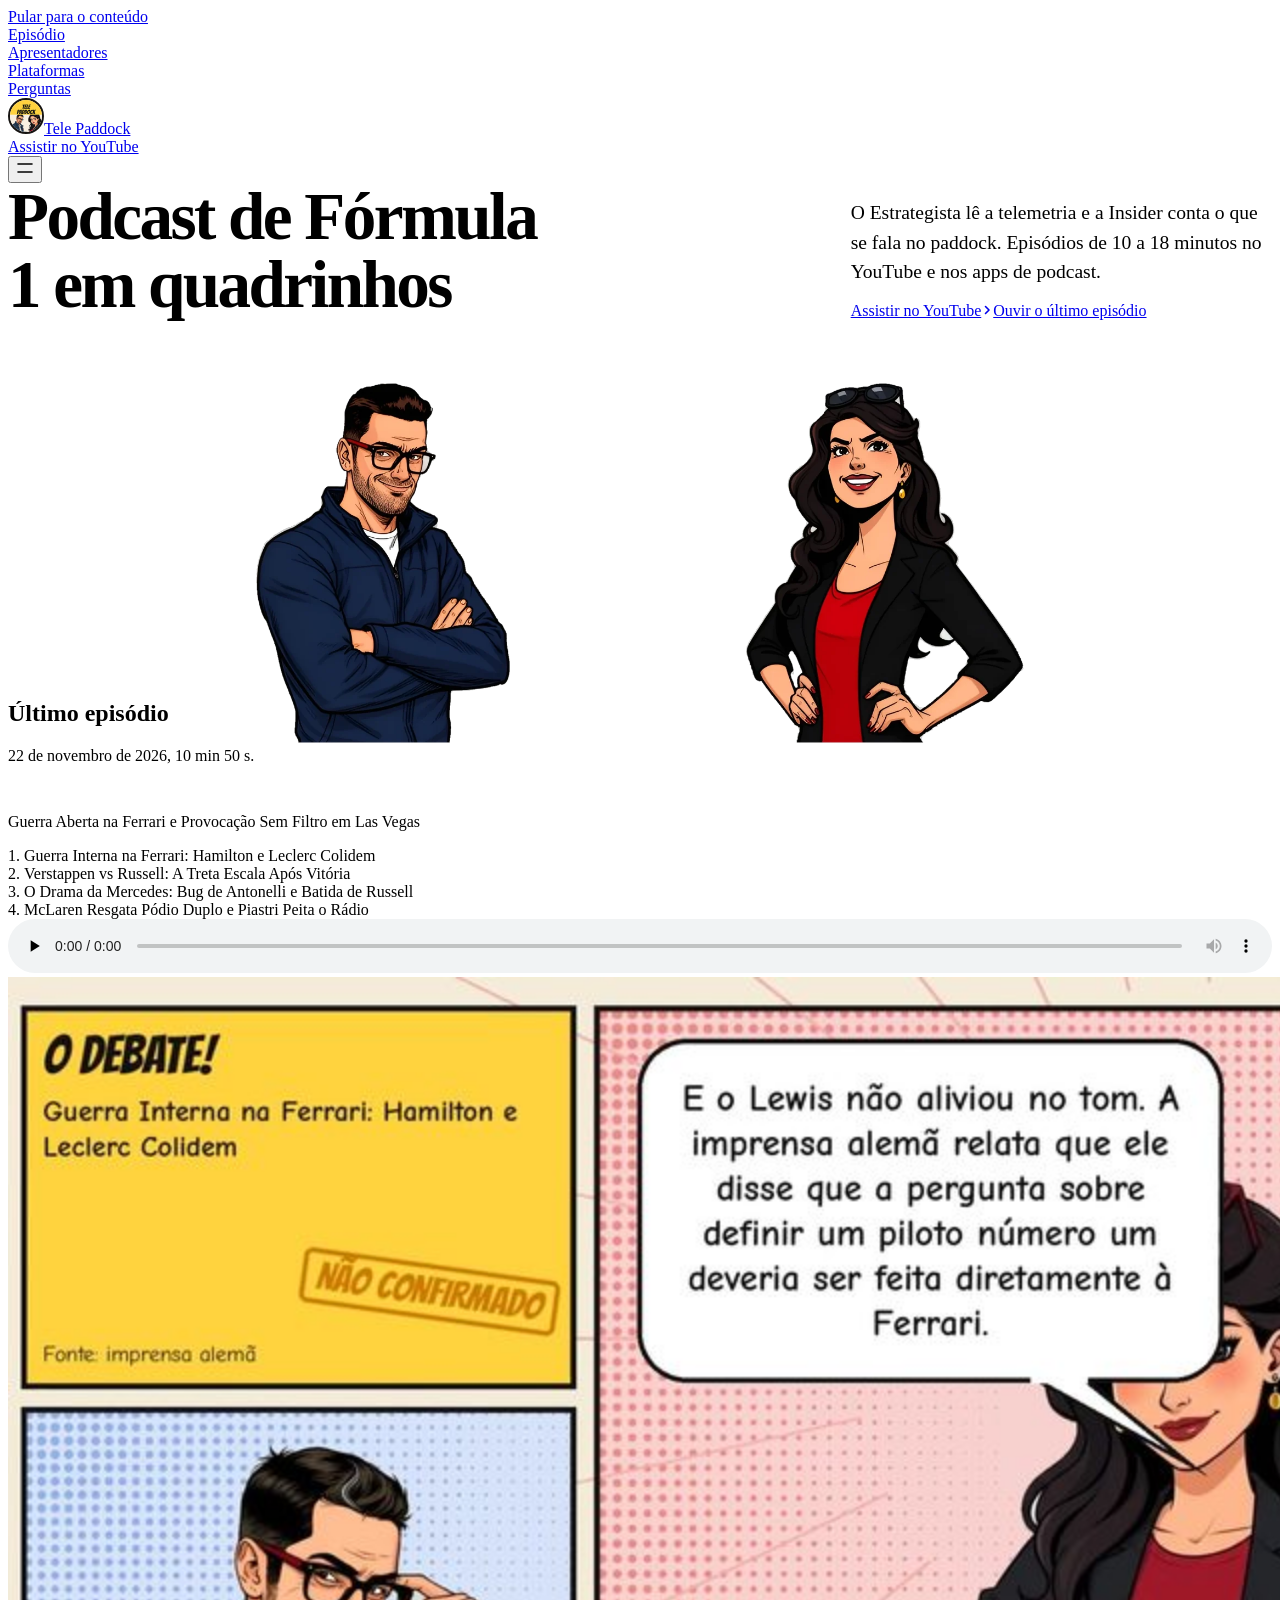
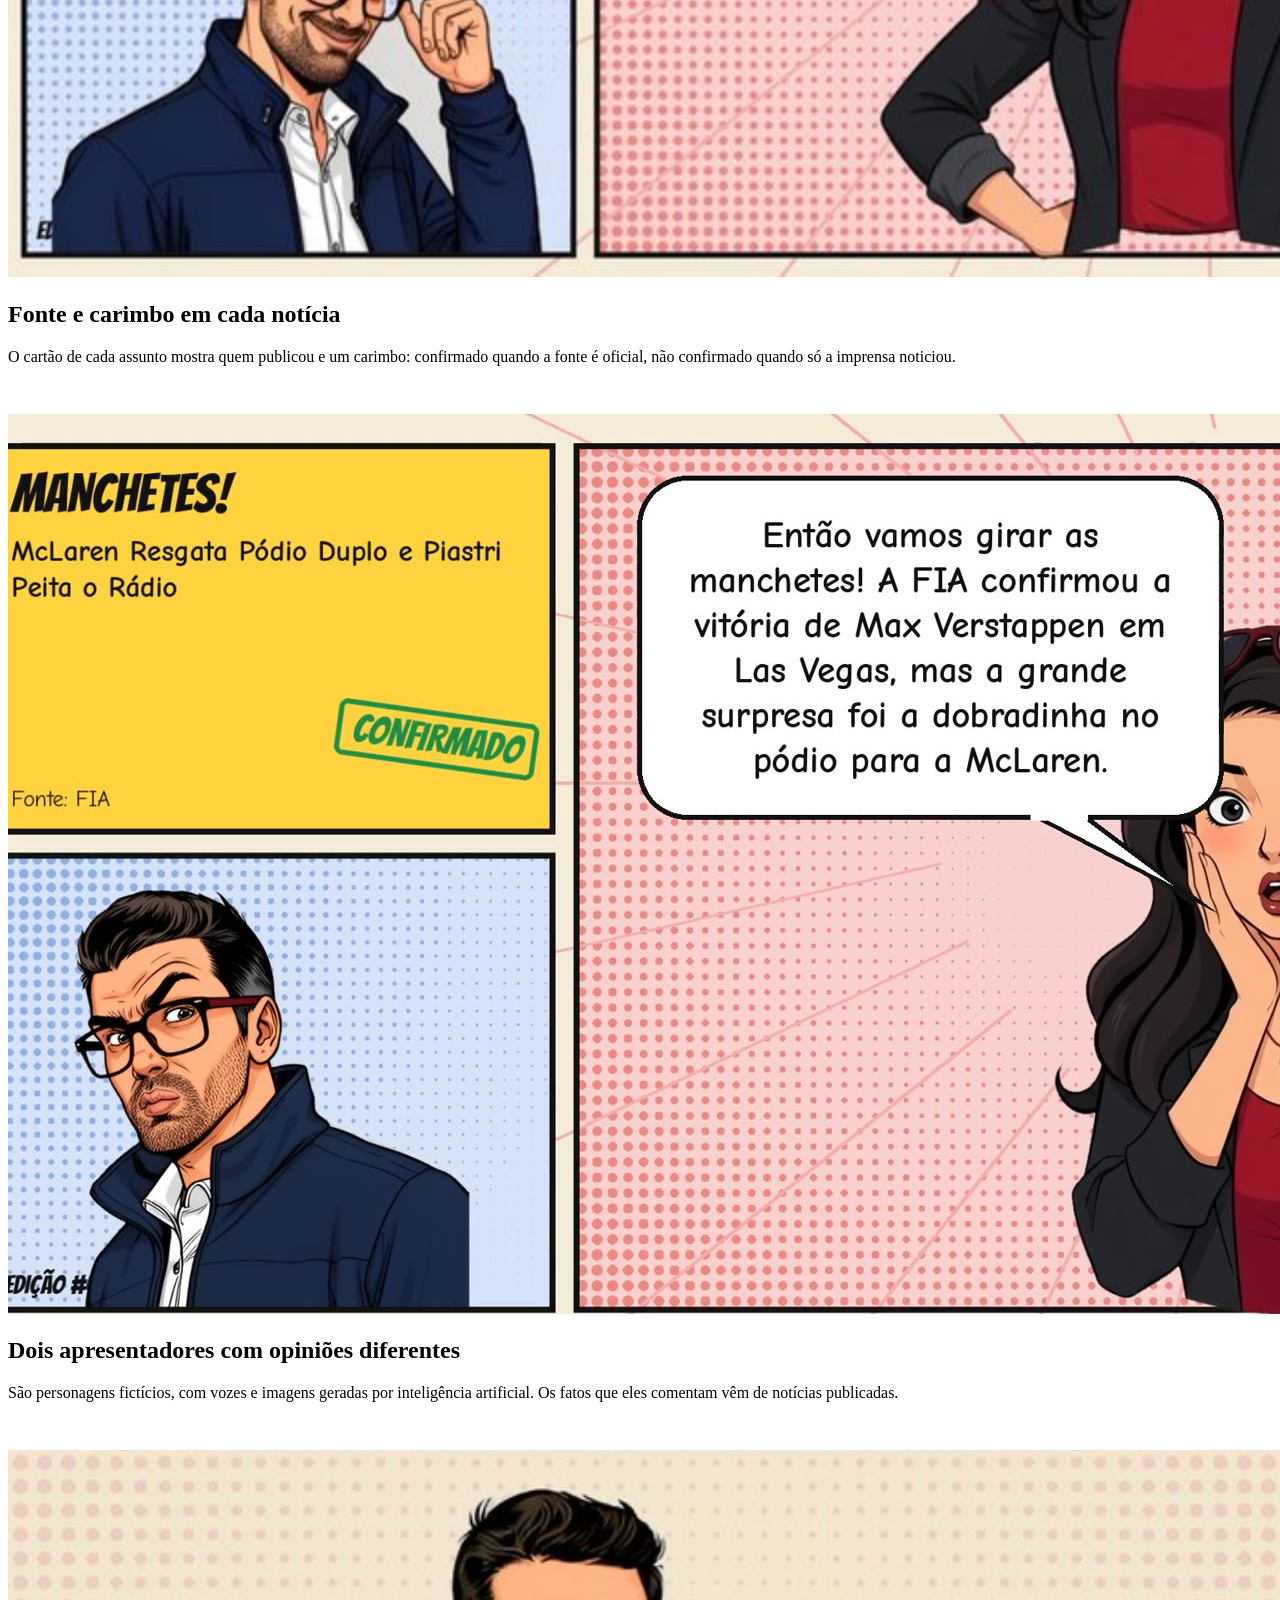
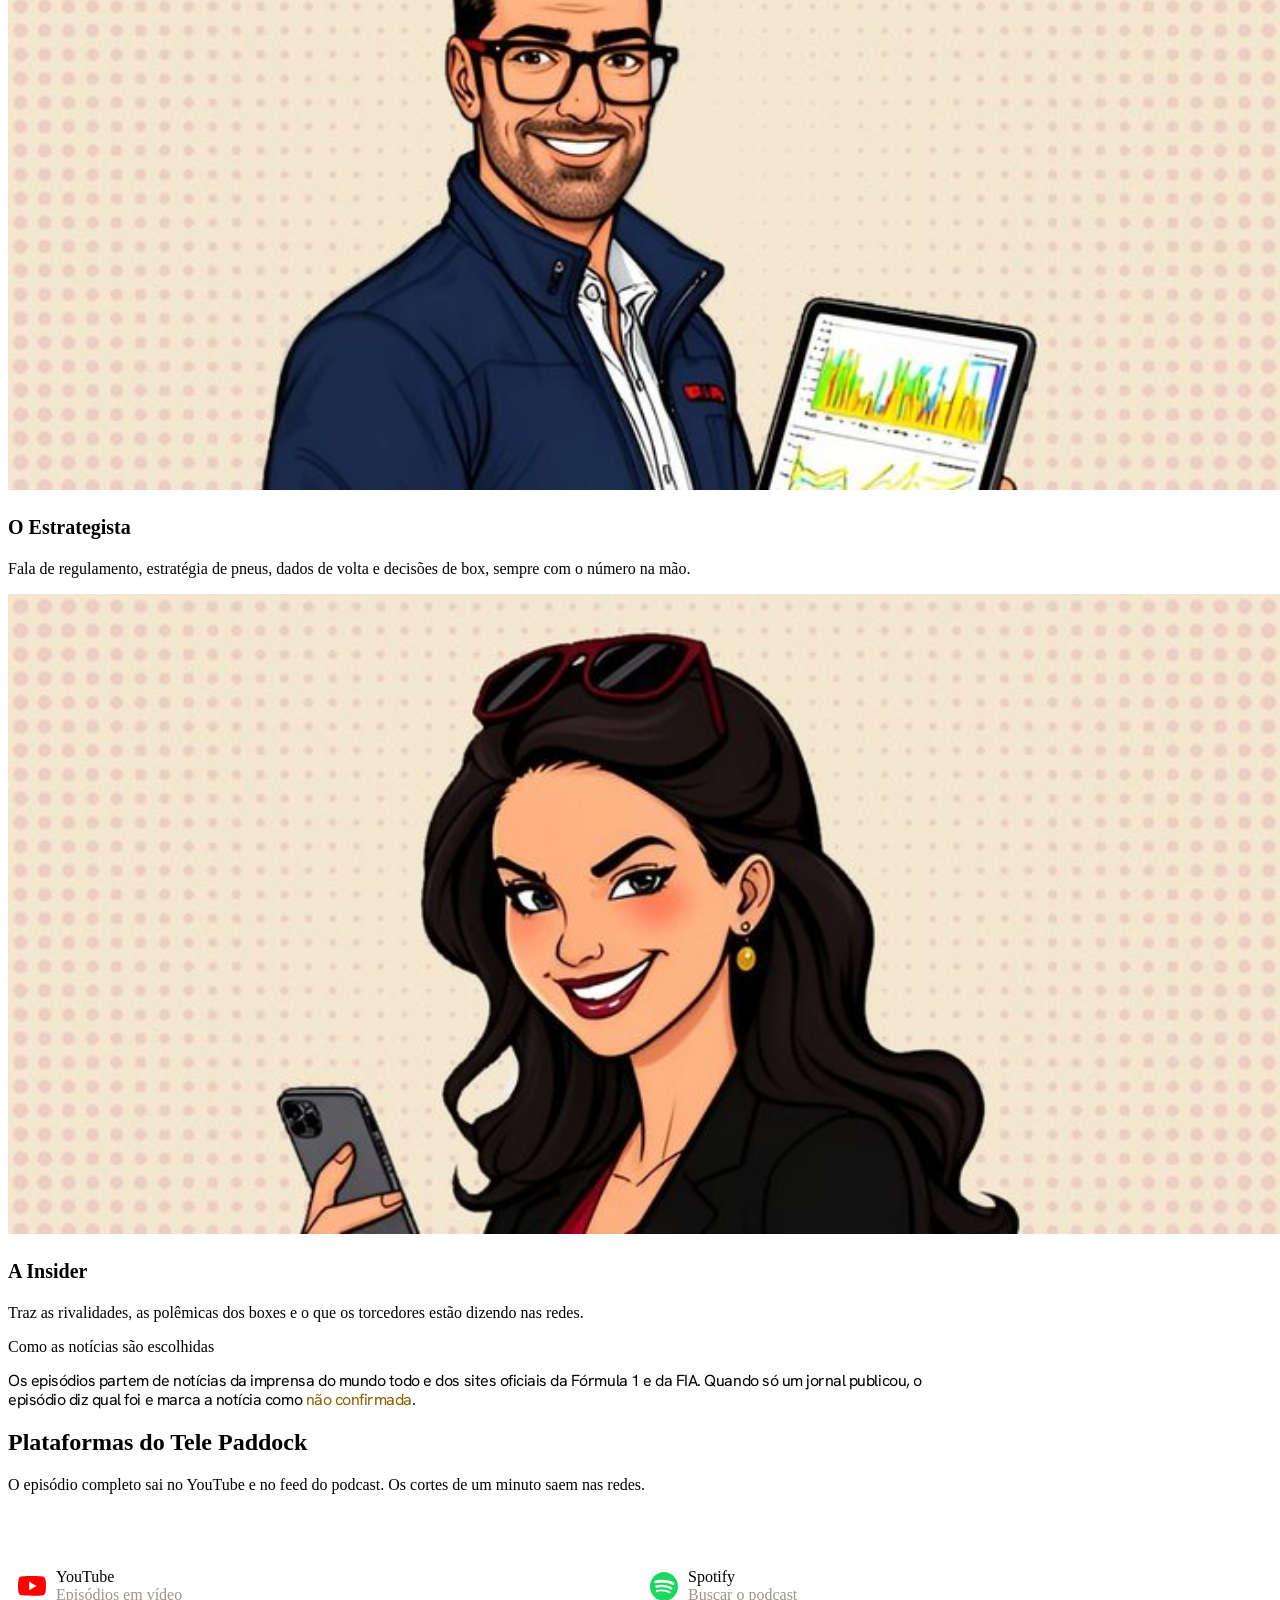
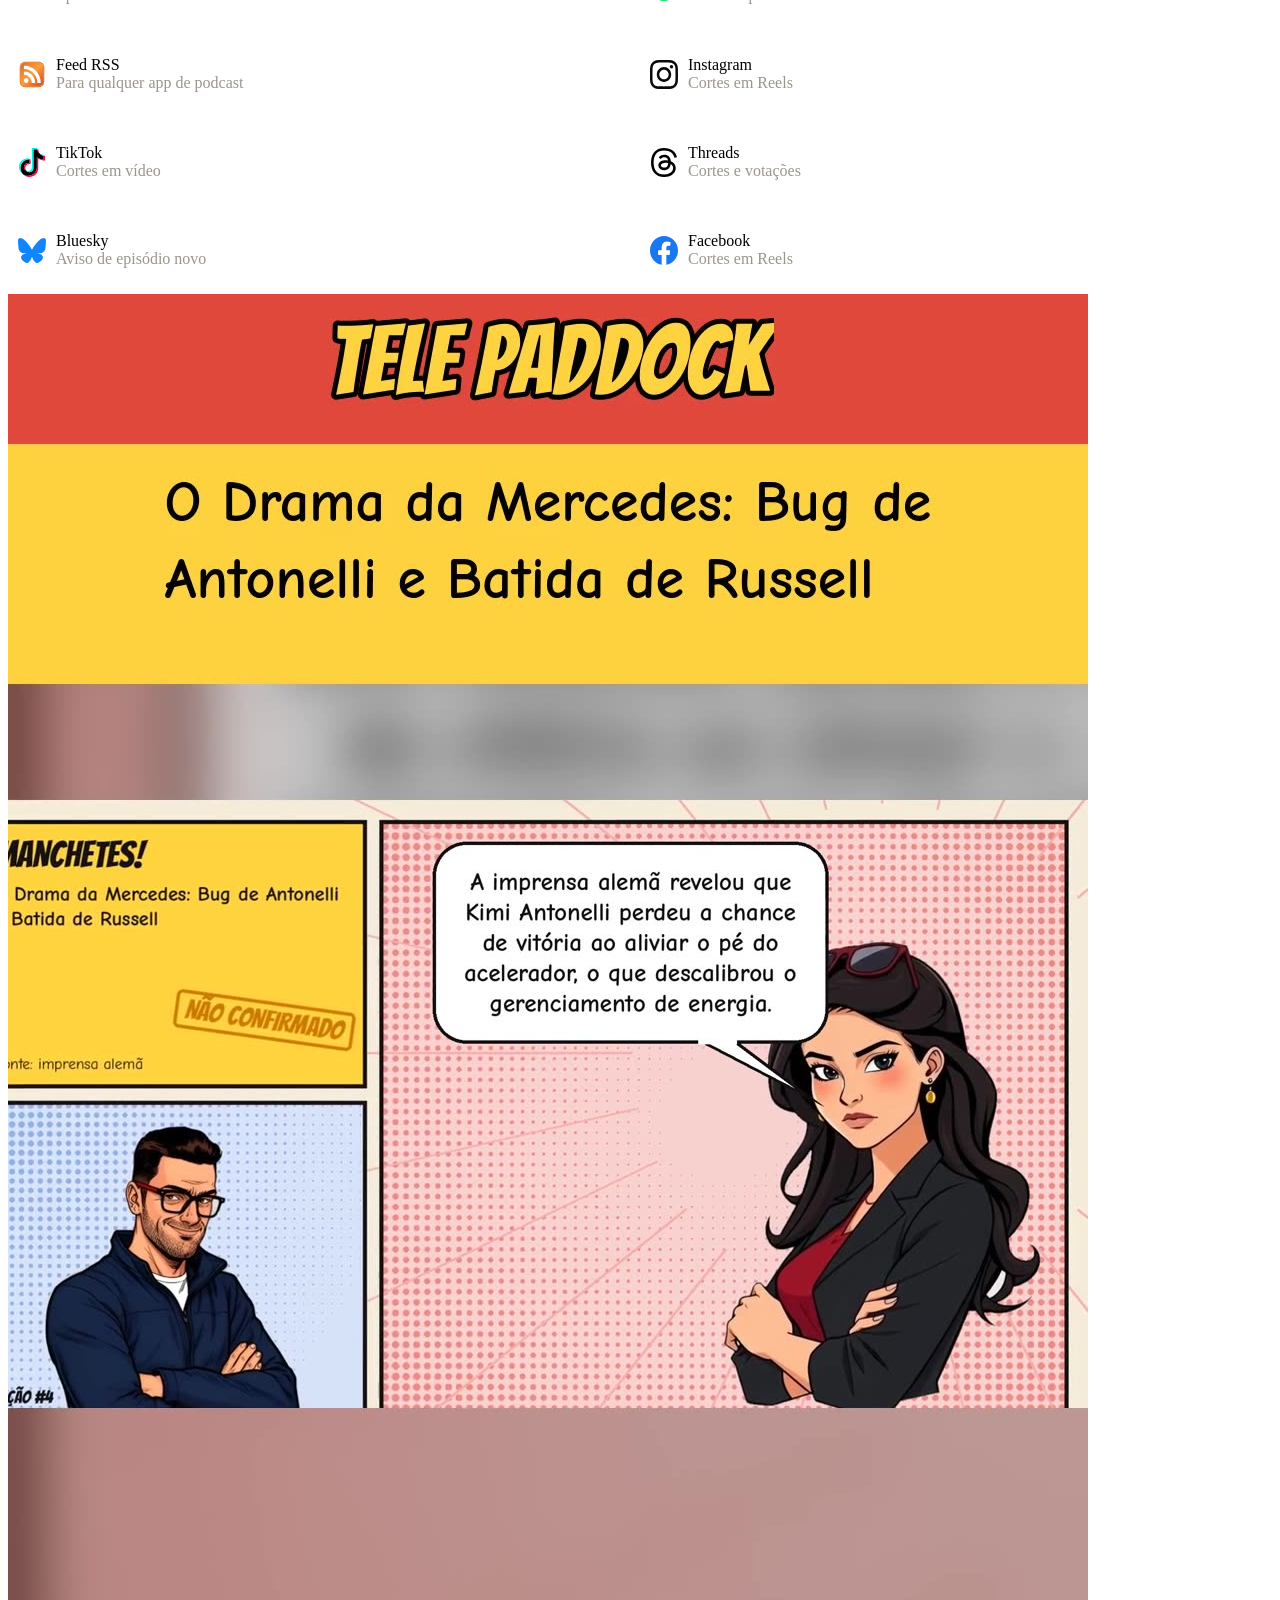
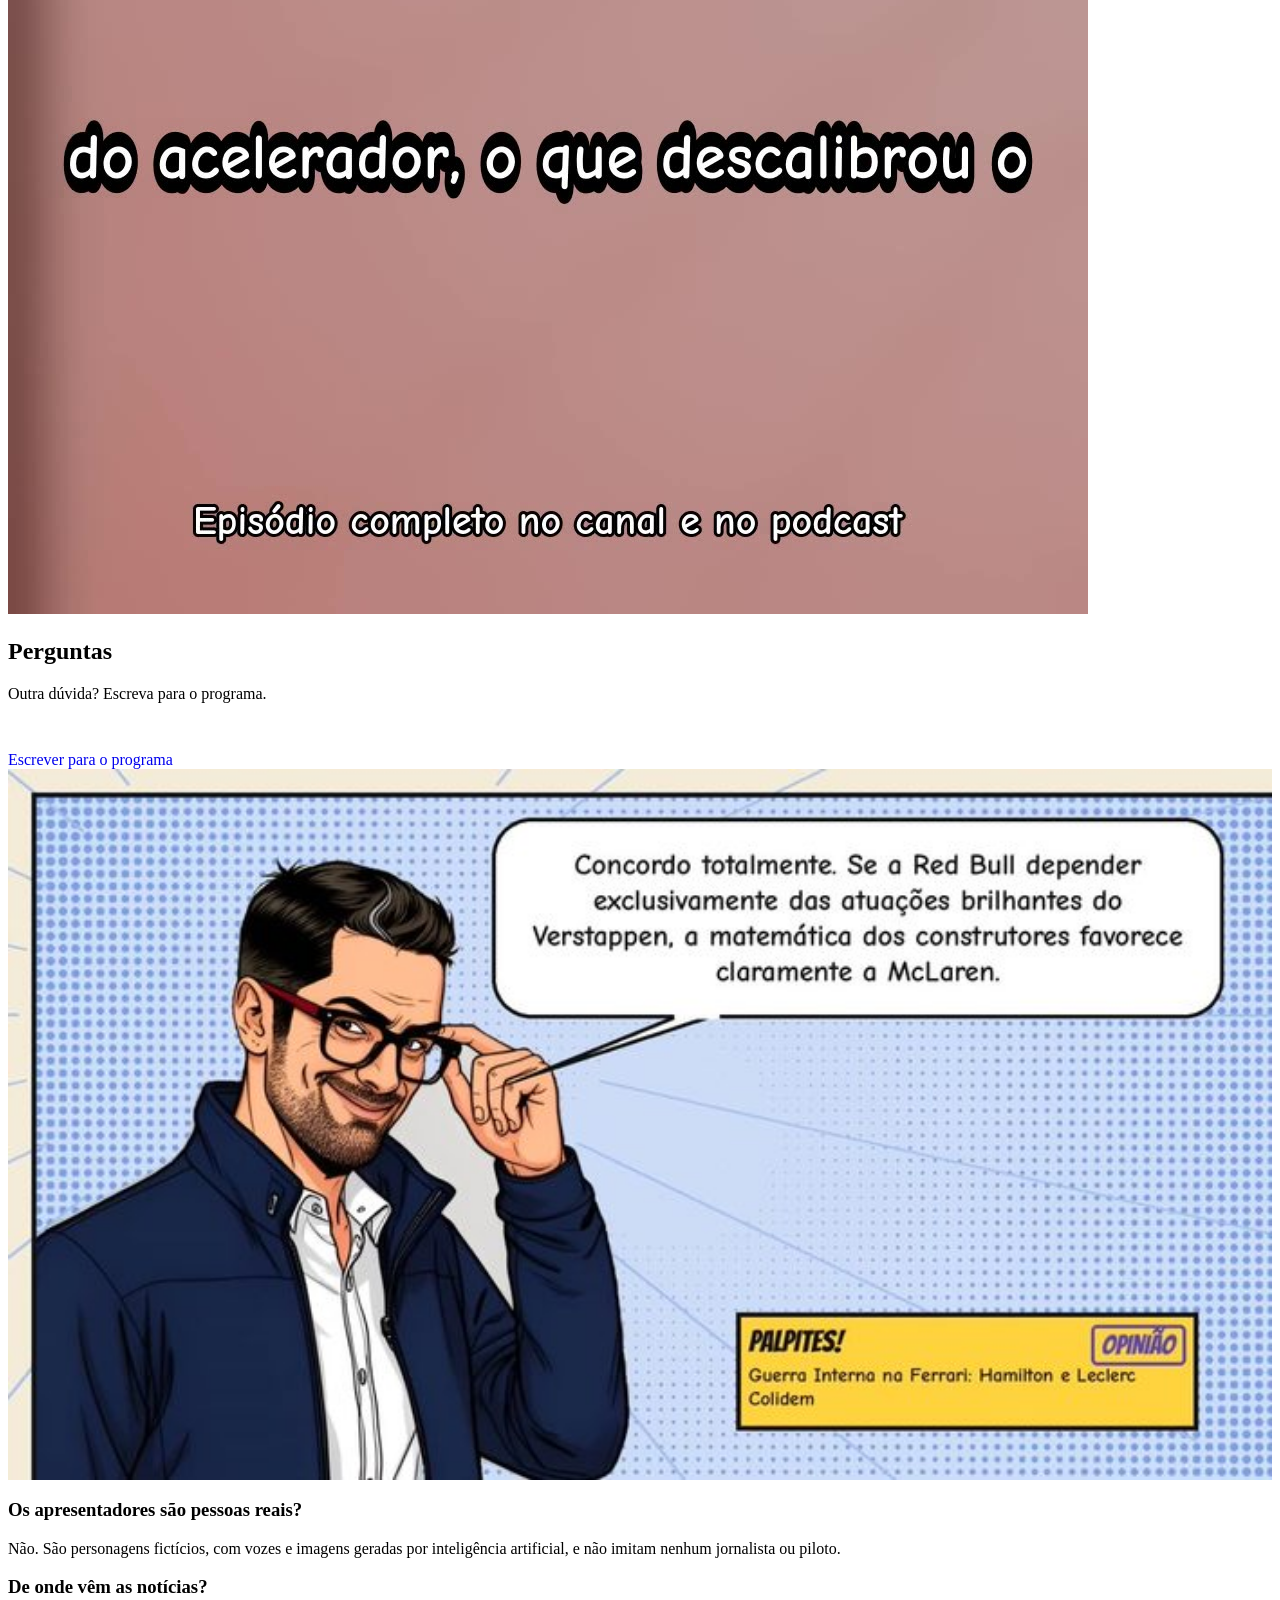
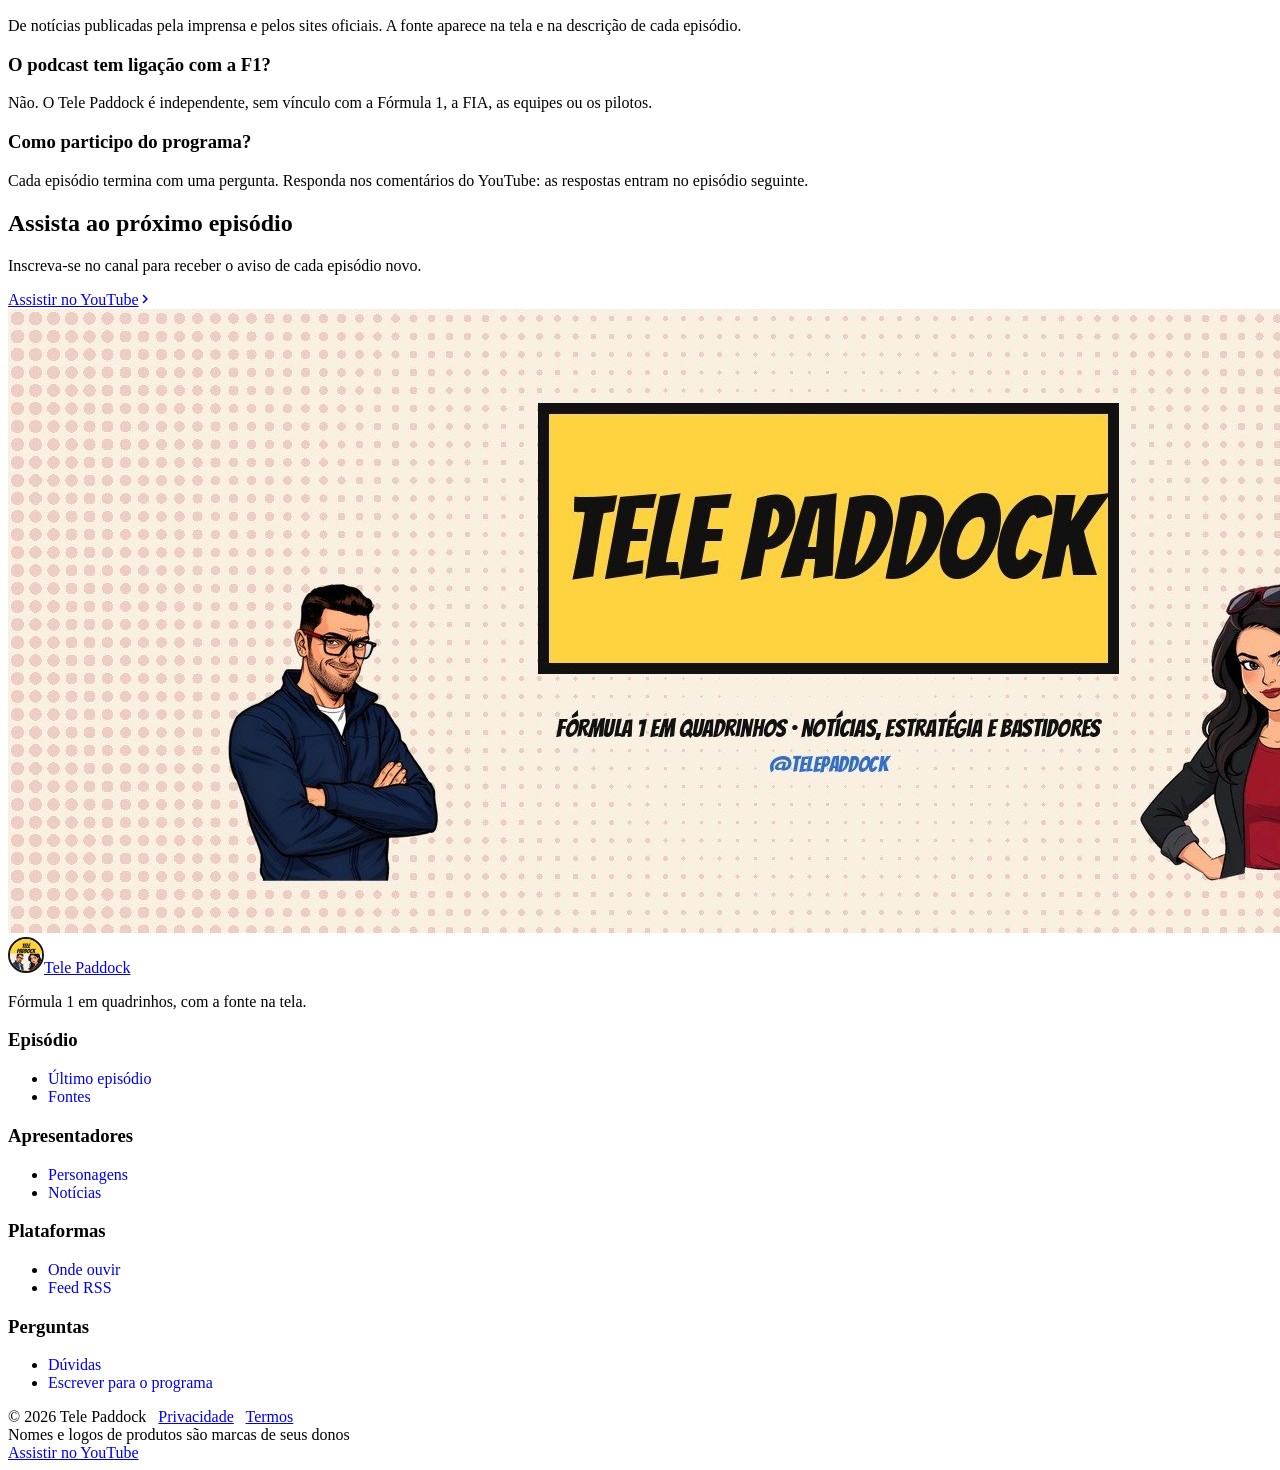
==== index.html @ 510678bc "Redesign the show's page: hosts, latest episode, sources, platforms, questions - Hosts on the hero s" ====
<!doctype html>
<html lang="pt-BR" data-type="product" data-radius="soft" data-buttons="solid" data-motion>
<head>
<meta charset="utf-8">
<meta name="viewport" content="width=device-width, initial-scale=1, viewport-fit=cover">
<title>Tele Paddock: podcast de Fórmula 1 em quadrinhos</title>
<meta name="description" content="Dois apresentadores virtuais comentam as notícias da Fórmula 1 com a fonte de cada fato na tela. Em vídeo no YouTube e em áudio nos apps de podcast.">
<meta property="og:type" content="website">
<meta property="og:title" content="Tele Paddock: podcast de Fórmula 1 em quadrinhos">
<meta property="og:description" content="O Estrategista e a Insider comentam a semana da Fórmula 1, com a fonte de cada notícia na tela.">
<meta property="og:image" content="https://telepaddock.github.io/podcast/share.jpg">
<meta name="twitter:card" content="summary_large_image">
<link rel="icon" href="img/favicon.png" type="image/png">
<meta name="theme-color" content="#fbf4e6">
<link rel="canonical" href="https://telepaddock.github.io/podcast/">
<link rel="alternate" type="application/rss+xml" title="Tele Paddock" href="feed.xml">
<meta name="site-kind" content="other">
<meta name="page-type" content="product">
<link rel="preconnect" href="https://fonts.googleapis.com">
<link rel="preconnect" href="https://fonts.gstatic.com" crossorigin>
<link href="https://fonts.googleapis.com/css2?family=Hanken+Grotesk:wght@400..700&display=swap" rel="stylesheet">
<link rel="stylesheet" href="assets/system.css">
<link rel="stylesheet" href="assets/ui/cards.css">
<link rel="stylesheet" href="assets/motion/motion.css">
<link rel="stylesheet" href="assets/layout/layout.css">
<link rel="stylesheet" href="assets/icons/icon.css">
<style>
:root {
  --p-bg: #fbf4e6; --p-surface: #f3e7cf; --p-ink: #161412; --p-muted: #646059;
  --p-accent: #ffd23f; --p-accent-ink: #111111; --p-action: #161412; --p-action-ink: #fbf4e6;
  --p-inv-bg: #161412; --p-inv-surface: #23201e; --p-inv-ink: #fbf4e6; --p-inv-muted: #9b968d;
  --p-inv-accent: #ffd23f; --p-inv-accent-ink: #111111; --p-inv-action: #ffd23f; --p-inv-action-ink: #111111;
  --font-display: "Hanken Grotesk", system-ui, sans-serif;
  --font-text: "Hanken Grotesk", system-ui, sans-serif;
  --display-weight: 400;
  --display-tracking: -0.03em;
  --display-tracking-xl: -0.038em;
}
</style>
<script>document.documentElement.classList.add('m-enter');setTimeout(()=>document.documentElement.classList.add('m-enter-done'),700)</script>
<script>document.documentElement.classList.add('mo-js');setTimeout(()=>document.documentElement.classList.add('mo-safe'),2500)</script>
<link rel="modulepreload" href="assets/moments/moments.js">
<link rel="modulepreload" href="assets/moments/lib.js">
<link rel="modulepreload" href="assets/moments/word-highlight/moment.js">
<!-- page CSS: only inside visuals -->
<style>
  .nav__logo img { width: 32px; height: 32px; border-radius: 50%; border: 2px solid var(--p-ink); }
  .ep__audio { width: 100%; margin-top: var(--s-5); }
  .ep__topics { margin: var(--s-4) 0 0; padding: 0; list-style-position: inside; }
  .ep__topics li { margin: var(--s-1) 0; }
  .ouvir__grid { list-style: none; margin: 0; padding: 0; display: grid; grid-template-columns: repeat(4, minmax(0, 1fr)); gap: var(--s-5); }
  .ouvir__grid a { display: flex; align-items: center; gap: var(--s-4); min-height: 88px; text-decoration: none; }
  .ouvir__grid .t-card { display: block; }
  .ouvir__grid .t-small { display: block; color: var(--p-inv-muted); }
  .fontes__frame { aspect-ratio: 8 / 3; }
  .ouvir__grid { grid-template-columns: repeat(2, minmax(0, 1fr)); align-content: start; }
  .ouvir__corte { aspect-ratio: 4 / 3; }
  .ouvir__corte .frame__img { object-position: 50% 4%; }
  .perguntas__frame { aspect-ratio: 16 / 9; margin-top: var(--s-7); border-radius: var(--r-lg); overflow: hidden; }
  .perguntas__frame img { display: block; width: 100%; height: 100%; object-fit: cover; }
  #apresentadores .tile h3 { font-size: 20px; line-height: 1.3; }
  /* the strong word turns to the show yellow darkened to text contrast on the paper ground (the yellow itself is 1.3:1) */
  #fontes-texto { --accent: #8a5d00; }
  #apresentadores .tile img { aspect-ratio: 2 / 1; object-fit: cover; object-position: 50% 0; }
  .ouvir__grid a.card { flex-direction: row; align-items: center; gap: var(--s-3); min-height: 88px; height: auto; padding: var(--s-4); }
  
  @media (max-width: 1023px) { #episodio .frame--split { aspect-ratio: 16 / 9; } .fontes__frame { aspect-ratio: 16 / 9; } }
  @media (min-width: 640px) and (max-width: 1023px) { #apresentadores .tile img { aspect-ratio: 4 / 3; } }
  @media (min-width: 800px) and (max-width: 1023px) { #apresentadores .tile img { aspect-ratio: 1 / 1; } }
  @media (max-width: 639px) { .fontes__frame { aspect-ratio: 1 / 1; } .fontes__frame .frame__img { object-position: 30% 50%; } }

  @media (max-width: 1023px) { .ouvir__grid { grid-template-columns: repeat(4, minmax(0, 1fr)); } .ouvir__corte { aspect-ratio: 16 / 9; margin-top: var(--s-5); } .ouvir__corte .frame__img { object-position: 50% 4%; } }
  @media (min-width: 1024px) and (max-width: 1279px) { .ouvir__grid a.card { min-height: 72px; } .ouvir__grid .t-small { display: none; } }
  @media (min-width: 640px) and (max-width: 1023px) {
    .ep__topics { display: none; }
    #episodio .frame--split, .ouvir__corte, .perguntas__frame { aspect-ratio: 3 / 1; }
    #perguntas .faq { display: grid; grid-template-columns: repeat(2, minmax(0, 1fr)); column-gap: var(--s-5); }
  }
  @media (max-width: 639px) {
    #apresentadores, #ouvir, #perguntas { --hm: 2; }
    .ouvir__corte { aspect-ratio: 9 / 16; }
    .perguntas__frame { aspect-ratio: 9 / 16; }
    .perguntas__frame img { object-position: 22% 50%; }
    .ep__topics { display: none; }
    #apresentadores .tile img { aspect-ratio: 1 / 1; }
  }
  @media (max-width: 639px) { .ouvir__grid { grid-template-columns: repeat(2, minmax(0, 1fr)); gap: var(--s-3); } .ouvir__grid a { min-height: 64px; gap: var(--s-3); } }
</style>
</head>
<body>
<!-- type: product (a podcast: the show is the product; site-kind other)
     deal: hero product (the two hosts as cut-outs on the stage), nav nav-split, close close-photo, footer footer-columns,
           rhythm dark-band (#ouvir), buttons solid, mark ring -> replaced by the show's own avatar (the client's logo)
     palette: the show's own colours via start.mjs brand (yellow band, ink, paper from the cover art); type hanken (second pairing: archivo failed hero-lines at 390)
     moments: word-highlight in #fontes-texto -->

<header class="nav nav--split">
  <div class="wrap nav__bar">
    <a class="skip-link" href="#top">Pular para o conteúdo</a>
    <nav class="nav__links" aria-label="Principal">
      <div class="nav__item"><a class="nav__link" href="#episodio">Episódio</a></div>
      <div class="nav__item"><a class="nav__link" href="#apresentadores">Apresentadores</a></div>
      <div class="nav__item"><a class="nav__link" href="#ouvir">Plataformas</a></div>
      <div class="nav__item"><a class="nav__link" href="#perguntas">Perguntas</a></div>
    </nav>
    <a class="nav__logo" href="#top"><img src="img/favicon.png" alt="" width="32" height="32">Tele Paddock</a>
    <div class="nav__actions">
      <a class="btn btn--primary" href="https://www.youtube.com/@telepaddock">Assistir no YouTube</a>
    </div>
    <button class="nav__toggle" type="button" aria-expanded="false" aria-label="Menu">
      <svg width="18" height="18" viewBox="0 0 18 18" aria-hidden="true"><path d="M2 5h14M2 13h14" stroke="currentColor" stroke-width="1.6" stroke-linecap="round"/></svg>
    </button>
  </div>
</header>

<main id="top">
  <section class="hero hero--product" data-enter aria-labelledby="hero-h">
    <div class="wrap"><div class="hero-text hero__in">
      <div class="hero__head">
        <div>
          <h1 id="hero-h">Podcast de Fórmula 1 em quadrinhos</h1>
          <p class="hero__lead">O Estrategista lê a telemetria e a Insider conta o que se fala no paddock. Episódios de 10 a 18 minutos no YouTube e nos apps de podcast.</p>
        </div>
        <div class="btn-row"><a class="btn btn--primary" href="https://www.youtube.com/@telepaddock">Assistir no YouTube<svg class="m-arrow" viewBox="0 0 12 12" aria-hidden="true"><path class="m-arrow__stem" d="M1 6h8"/><path class="m-arrow__head" d="M4.5 2.5 8 6l-3.5 3.5"/></svg></a><a class="btn btn--secondary" href="#episodio">Ouvir o último episódio</a></div>
      </div>
      <div class="hero__stage">
        <img class="is-cutout" src="img/apresentadores.webp" srcset="img/apresentadores-800.webp 800w, img/apresentadores-1400.webp 1400w, img/apresentadores.webp 2348w" sizes="(min-width: 1440px) 1280px, 90vw" width="2348" height="1100" alt="Os dois apresentadores desenhados em quadrinhos: o Estrategista, de óculos e jaqueta azul, de braços cruzados, e a Insider, de blazer preto e mãos na cintura" fetchpriority="high" data-source="client" data-subject="os apresentadores do programa">
      </div>
    </div></div>
  </section>

  <section class="section" id="episodio" aria-labelledby="episodio-h">
    <div class="wrap">
      <div class="grid">
        <div class="span-5">
          <div class="section-head">
            <h2 id="episodio-h">Último episódio</h2>
            <p class="muted" data-ep-meta>22 de novembro de 2026, 10 min 50 s.</p>
          </div>
          <p class="t-lead" data-ep-title>Guerra Aberta na Ferrari e Provocação Sem Filtro em Las Vegas</p>
          <ol class="ep__topics" data-ep-topics>
            <li>Guerra Interna na Ferrari: Hamilton e Leclerc Colidem</li>
            <li>Verstappen vs Russell: A Treta Escala Após Vitória</li>
            <li>O Drama da Mercedes: Bug de Antonelli e Batida de Russell</li>
            <li>McLaren Resgata Pódio Duplo e Piastri Peita o Rádio</li>
          </ol>
          <audio class="ep__audio" controls preload="none" src="episodes/4-10.mp3" data-ep-audio aria-label="Ouvir o episódio"></audio>
        </div>
        <div class="frame frame--photo frame--split span-6 start-7">
          <img class="frame__img" src="img/estudio-debate.jpg" srcset="img/estudio-debate-800.jpg 800w, img/estudio-debate.jpg 1600w" sizes="(min-width: 1024px) 628px, 90vw" width="1600" height="900" decoding="async" alt="Quadro do episódio: a Insider fala em um balão sobre a Ferrari enquanto o Estrategista ajeita os óculos, ao lado do cartão do debate" loading="lazy" data-source="client" data-subject="um quadro do episódio">
        </div>
      </div>
    </div>
  </section>

  <section class="section" id="fontes" aria-labelledby="fontes-h">
    <div class="wrap">
      <div class="section-head">
        <h2 id="fontes-h">Fonte e carimbo em cada notícia</h2>
        <p>O cartão de cada assunto mostra quem publicou e um carimbo: confirmado quando a fonte é oficial, não confirmado quando só a imprensa noticiou.</p>
      </div>
      <div class="frame frame--photo fontes__frame">
        <img class="frame__img" src="img/estudio-manchetes.jpg" srcset="img/estudio-manchetes-800.jpg 800w, img/estudio-manchetes.jpg 1600w" sizes="(min-width: 1440px) 1280px, 90vw" width="1600" height="900" decoding="async" alt="Quadro das manchetes: o cartão amarelo diz McLaren Resgata Pódio Duplo, com a fonte FIA e o carimbo confirmado, e a Insider narra a notícia em um balão" loading="lazy" data-source="client" data-subject="o cartão de fonte de um episódio">
      </div>
    </div>
  </section>

  <section class="section" id="apresentadores" aria-labelledby="apresentadores-h">
    <div class="wrap">
      <div class="section-head">
        <h2 id="apresentadores-h">Dois apresentadores com opiniões diferentes</h2>
        <p>São personagens fictícios, com vozes e imagens geradas por inteligência artificial. Os fatos que eles comentam vêm de notícias publicadas.</p>
      </div>
      <div class="grid">
        <article class="tile tile--portrait span-6">
          <img src="img/estrategista.jpg" srcset="img/estrategista-700.jpg 700w, img/estrategista.jpg 1280w" sizes="(min-width: 1024px) 628px, 90vw" width="1280" height="640" decoding="async" alt="O Estrategista segurando um tablet com gráficos de telemetria" loading="lazy" data-source="client" data-subject="o Estrategista">
          <h3>O Estrategista</h3>
          <p>Fala de regulamento, estratégia de pneus, dados de volta e decisões de box, sempre com o número na mão.</p>
        </article>
        <article class="tile tile--portrait span-6">
          <img src="img/insider.jpg" srcset="img/insider-700.jpg 700w, img/insider.jpg 1280w" sizes="(min-width: 1024px) 628px, 90vw" width="1280" height="640" decoding="async" alt="A Insider olhando o celular" loading="lazy" data-source="client" data-subject="a Insider">
          <h3>A Insider</h3>
          <p>Traz as rivalidades, as polêmicas dos boxes e o que os torcedores estão dizendo nas redes.</p>
        </article>
      </div>
    </div>
  </section>

  <section class="section statement" id="fontes-texto" data-moment="word-highlight" aria-label="Como as notícias são escolhidas">
    <div class="wrap">
      <p class="t-label">Como as notícias são escolhidas</p>
      <p class="mo-wh__text">Os episódios partem de notícias da imprensa do mundo todo e dos sites oficiais da Fórmula 1 e da FIA. Quando só um jornal publicou, o episódio diz qual foi e marca a notícia como <strong>não confirmada</strong>.</p>
    </div>
  </section>

  <section class="section ground-inverse" id="ouvir" aria-labelledby="ouvir-h">
    <div class="wrap">
      <div class="grid">
      <div class="span-5">
      <div class="section-head">
        <h2 id="ouvir-h">Plataformas do Tele Paddock</h2>
        <p>O episódio completo sai no YouTube e no feed do podcast. Os cortes de um minuto saem nas redes.</p>
      </div>
      <ul class="ouvir__grid">
        <li><a class="card" href="https://www.youtube.com/@telepaddock"><span class="ic-tile ic-tile--48"><img class="ic" data-icon="youtube" src="assets/icons/youtube.svg" alt="" width="29" height="29" loading="lazy" decoding="async"></span><span><span class="t-card">YouTube</span><span class="t-small">Episódios em vídeo</span></span></a></li>
        <li><a class="card" href="https://open.spotify.com/search/Tele%20Paddock/podcasts"><span class="ic-tile ic-tile--48"><img class="ic" data-icon="spotify" src="assets/icons/spotify.svg" alt="" width="29" height="29" loading="lazy" decoding="async"></span><span><span class="t-card">Spotify</span><span class="t-small">Buscar o podcast</span></span></a></li>
        <li><a class="card" href="feed.xml"><span class="ic-tile ic-tile--48"><img class="ic" data-icon="file:rss" src="assets/icons/rss.svg" alt="" width="29" height="29" loading="lazy" decoding="async"></span><span><span class="t-card">Feed RSS</span><span class="t-small">Para qualquer app de podcast</span></span></a></li>
        <li><a class="card" href="https://www.instagram.com/telepaddock/"><span class="ic-tile ic-tile--48"><img class="ic ic-ink" data-icon="instagram" src="assets/icons/instagram.svg" alt="" width="29" height="29" loading="lazy" decoding="async"></span><span><span class="t-card">Instagram</span><span class="t-small">Cortes em Reels</span></span></a></li>
        <li><a class="card" href="https://www.tiktok.com/@telepaddock"><span class="ic-tile ic-tile--48"><img class="ic" data-icon="tiktok" src="assets/icons/tiktok.svg" alt="" width="29" height="29" loading="lazy" decoding="async"></span><span><span class="t-card">TikTok</span><span class="t-small">Cortes em vídeo</span></span></a></li>
        <li><a class="card" href="https://www.threads.com/@telepaddock"><span class="ic-tile ic-tile--48"><img class="ic ic-ink" data-icon="threads" src="assets/icons/threads.svg" alt="" width="29" height="29" loading="lazy" decoding="async"></span><span><span class="t-card">Threads</span><span class="t-small">Cortes e votações</span></span></a></li>
        <li><a class="card" href="https://bsky.app/profile/telepaddock.bsky.social"><span class="ic-tile ic-tile--48"><img class="ic" data-icon="bluesky" src="assets/icons/bluesky.svg" alt="" width="29" height="29" loading="lazy" decoding="async"></span><span><span class="t-card">Bluesky</span><span class="t-small">Aviso de episódio novo</span></span></a></li>
        <li><a class="card" href="https://www.facebook.com/1382441721630358"><span class="ic-tile ic-tile--48"><img class="ic" data-icon="facebook" src="assets/icons/facebook.svg" alt="" width="29" height="29" loading="lazy" decoding="async"></span><span><span class="t-card">Facebook</span><span class="t-small">Cortes em Reels</span></span></a></li>
      </ul>
      </div>
      <div class="frame frame--photo ouvir__corte span-6 start-7">
        <img class="frame__img" src="img/corte-1.jpg" srcset="img/corte-1-600.jpg 600w, img/corte-1.jpg 1080w" sizes="(min-width: 1024px) 628px, 90vw" width="1080" height="1920" decoding="async" alt="Corte vertical do episódio com o nome Tele Paddock no alto, o tema O Drama da Mercedes e o quadro da Insider comentando" loading="lazy" data-source="client" data-subject="um corte vertical do episódio">
      </div>
      </div>
    </div>
  </section>

  <section class="section" id="perguntas" aria-labelledby="perguntas-h">
    <div class="wrap">
      <div class="grid">
        <div class="span-5">
          <div class="section-head"><h2 id="perguntas-h">Perguntas</h2><p>Outra dúvida? Escreva para o programa.</p></div>
          <a class="link" href="mailto:telepaddock@gmail.com">Escrever para o programa</a>
          <div class="perguntas__frame">
            <img src="img/estudio-palpites.jpg" srcset="img/estudio-palpites-700.jpg 700w, img/estudio-palpites.jpg 1200w" sizes="(min-width: 1024px) 519px, 90vw" width="1200" height="675" decoding="async" alt="Quadro dos palpites: o Estrategista ajeita os óculos e diz em um balão que a matemática dos construtores favorece a McLaren" loading="lazy" data-source="client" data-subject="um quadro do episódio">
          </div>
        </div>
        <div class="faq span-6 start-7">
          <div class="faq__item"><h3>Os apresentadores são pessoas reais?</h3><p>Não. São personagens fictícios, com vozes e imagens geradas por inteligência artificial, e não imitam nenhum jornalista ou piloto.</p></div>
          <div class="faq__item"><h3>De onde vêm as notícias?</h3><p>De notícias publicadas pela imprensa e pelos sites oficiais. A fonte aparece na tela e na descrição de cada episódio.</p></div>
          <div class="faq__item"><h3>O podcast tem ligação com a F1?</h3><p>Não. O Tele Paddock é independente, sem vínculo com a Fórmula 1, a FIA, as equipes ou os pilotos.</p></div>
          <div class="faq__item"><h3>Como participo do programa?</h3><p>Cada episódio termina com uma pergunta. Responda nos comentários do YouTube: as respostas entram no episódio seguinte.</p></div>
        </div>
      </div>
    </div>
  </section>
</main>

<footer class="footer closing" id="contact" aria-labelledby="close-h">
  <div class="wrap">
    <div class="closing__cta close--photo">
      <div class="section-head--split">
        <div><h2 id="close-h">Assista ao próximo episódio</h2><p class="t-lead">Inscreva-se no canal para receber o aviso de cada episódio novo.</p></div>
        <a class="btn btn--primary" href="https://www.youtube.com/@telepaddock">Assistir no YouTube<svg class="m-arrow" viewBox="0 0 12 12" aria-hidden="true"><path class="m-arrow__stem" d="M1 6h8"/><path class="m-arrow__head" d="M4.5 2.5 8 6l-3.5 3.5"/></svg></a>
      </div>
      <div class="close__media"><img src="img/capa.jpg" srcset="img/capa-800.jpg 800w, img/capa.jpg 1640w" sizes="(min-width: 1440px) 1280px, 90vw" width="1640" height="624" decoding="async" alt="A faixa amarela com o nome Tele Paddock entre o Estrategista e a Insider" loading="lazy" data-source="client" data-subject="a arte do programa"></div>
    </div>
    <div class="closing__links">
      <div class="grid">
        <div class="span-4 stack-4">
          <a class="nav__logo" href="#top"><img src="img/favicon.png" alt="" width="32" height="32" loading="lazy">Tele Paddock</a>
          <p class="footer__lede">Fórmula 1 em quadrinhos, com a fonte na tela.</p>
        </div>
        <div class="span-2 footer__col"><h3>Episódio</h3><ul><li><a href="#episodio">Último episódio</a></li><li><a href="#fontes">Fontes</a></li></ul></div>
        <div class="span-2 footer__col"><h3>Apresentadores</h3><ul><li><a href="#apresentadores">Personagens</a></li><li><a href="#fontes-texto">Notícias</a></li></ul></div>
        <div class="span-2 footer__col"><h3>Plataformas</h3><ul><li><a href="#ouvir">Onde ouvir</a></li><li><a href="feed.xml">Feed RSS</a></li></ul></div>
        <div class="span-2 footer__col"><h3>Perguntas</h3><ul><li><a href="#perguntas">Dúvidas</a></li><li><a href="mailto:telepaddock@gmail.com">Escrever para o programa</a></li></ul></div>
      </div>
      <div class="footer__legal">
        <span>&copy; 2026 Tele Paddock &nbsp; <a href="privacy.html">Privacidade</a> &nbsp; <a href="terms.html">Termos</a></span>
        <div class="socials"></div>
        <span class="credits">Nomes e logos de produtos são marcas de seus donos</span>
      </div>
    </div>
  </div>
</footer>

<nav class="actionbar" aria-label="Ação rápida">
  <a class="btn btn--primary" href="https://www.youtube.com/@telepaddock">Assistir no YouTube</a>
</nav>

<script type="module" src="assets/system.js"></script>
<script type="module" src="assets/motion/motion.js"></script>
<script type="module" src="assets/layout/layout.js"></script>
<!-- the newest episode from the show's own feed (same site), over the static copy of episode 4 -->
<script type="module">
  try {
    const xml = new DOMParser().parseFromString(await (await fetch("feed.xml", { cache: "no-cache" })).text(), "application/xml");
    const item = xml.querySelector("item");
    if (item) {
      const text = (sel) => item.querySelector(sel)?.textContent?.trim() ?? "";
      const [h, m, s] = (item.getElementsByTagName("itunes:duration")[0]?.textContent ?? "").split(":").map(Number);
      const mins = (h || 0) * 60 + (m || 0);
      const date = new Date(text("pubDate")).toLocaleDateString("pt-BR", { day: "numeric", month: "long", year: "numeric", timeZone: "America/Sao_Paulo" });
      document.querySelector("[data-ep-meta]").textContent = `${date}, ${mins} min${s ? ` ${s} s` : ""}.`;
      document.querySelector("[data-ep-title]").textContent = text("title");
      const topics = [...text("description").matchAll(/^\d+\.\s+(.+)$/gm)].map((t) => t[1]);
      if (topics.length) {
        const ol = document.querySelector("[data-ep-topics]");
        ol.replaceChildren(...topics.map((t) => Object.assign(document.createElement("li"), { textContent: t })));
      }
      const url = item.querySelector("enclosure")?.getAttribute("url");
      if (url) document.querySelector("[data-ep-audio]").src = url;
    }
  } catch { /* the static episode stays */ }
</script>
</body>
</html>
---- assets/ui/cards.css ----
/*
  taste-skill feature cards - the card, its inset panel and where a fragment sits on it.
  The rules and their reasons are in references/cards.md. Link after system.css (it refines .card
  and .panel there) or on its own with these tokens on a ground:
    --bg (page), --card (one step off the page), --ink, --muted, --accent, --accent-ink,
    --font-text, --font-mono
  Fragments in a panel take --fx-* from .stage (set below from the same tokens).
*/

/* ---------------------------------------------------------------- the card */
.card {
  --c-r: 20px;                      /* card radius */
  --c-pad: 28px;                    /* text padding = the panel's side inset */
  --c-gap: 8px;                     /* an inset panel's margin; its radius is --c-r minus this */
  --c-border: color-mix(in oklab, var(--ink) 8%, transparent);
  --c-text: color-mix(in oklab, var(--ink) 84%, var(--card));   /* card text: the ink, a touch softer than titles */
  --c-hi: oklch(from var(--card) 1 0 0 / clamp(0, calc(0.09 - l * 0.09), 0.07));
  --c-sh: oklch(from var(--card) 0 0 0 / calc(0.07 - l * 0.04));
  position: relative; display: flex; flex-direction: column; min-width: 0;
  padding: var(--c-pad); border-radius: var(--c-r);
  background: var(--card); color: var(--ink);
  border: 1px solid var(--c-border);
  box-shadow: inset 0 1px 0 var(--c-hi), 0 1px 2px var(--c-sh);
  overflow: clip;
  gap: 0;
}
@media (min-width: 1024px) { .card { --c-pad: 32px; } }
@media (max-width: 639px) { .card { --c-r: 18px; --c-pad: 20px; } }

.card > h3, .card__title {
  margin: 0; font-family: var(--font-text); font-size: 18px; line-height: 26px; font-weight: 560;
  letter-spacing: -0.012em; color: var(--ink); text-wrap: balance;
}
/* the two lines under a title: 16px in the ink (a touch softer than the title), never small grey text */
.card > p, .card__text {
  margin: 8px 0 0; font-size: 16px; line-height: 24px; color: var(--c-text);
  max-width: 46ch; text-wrap: pretty;
}
/* two muted lines keep one height in a row so the panels line up; only where cards sit side by side
   (below 1024px a row is one column, and the held line would be an empty gap) */
@media (min-width: 1024px) { .card--row > p { min-height: 2lh; } }
.card__link {
  display: inline-flex; align-items: center; gap: 6px; margin-top: 16px; width: max-content;
  font-size: 15px; font-weight: 500; line-height: 22px; color: var(--ink); text-decoration: none;
}
.card__link svg { width: 14px; height: 14px; transition: transform 200ms cubic-bezier(.2,.7,.2,1); }
.card__link:hover svg { transform: translateX(2px); }

/* ---------------------------------------------------------------- the inset panel */
/* Default (x.ai): aligned with the text column and running off the card's bottom edge.
   The effect canvas mounts on the panel (data-fx) and sits under everything in it. */
.panel {
  --p-r: 12px;
  display: block; padding: 0;
  --p-h: clamp(264px, 22vw + 8px, 340px);
  position: relative; isolation: isolate; overflow: clip;
  min-height: var(--p-h); flex: 1 0 auto;
  border-radius: var(--p-r) var(--p-r) 0 0;
  background: color-mix(in oklab, var(--ink) 4%, var(--card));
}
/* a panel with no effect mounted stands on the page's lit ground (system.css --ground-*: sand, sky,
   sage, painting), never a grey a shade off the white UI on it: flat on kind other (cafes, shops,
   studios); on a tech page (site-kind tech, software or gaming) a soft mesh of the ground's own tones,
   the Figma tile, with no grain (grain or texture would be the page's one effect). A [data-fx] panel
   draws its effect instead. */
.panel:not([data-fx], .panel--device) { background: var(--ground-bg, #d9ccb7); }
:root:has(meta[name="site-kind"]:is([content="tech"], [content="software"], [content="gaming"])) .panel:not([data-fx], .panel--device) {
  background-color: var(--ground-bg, #d9ccb7);
  background-image:
    radial-gradient(70% 90% at 12% 0%, color-mix(in oklab, var(--ground-surface, #e9e0d2) 92%, white), transparent 70%),
    radial-gradient(60% 80% at 100% 100%, color-mix(in oklab, var(--ground-accent, #a8794a) 34%, var(--ground-bg, #d9ccb7)), transparent 72%),
    radial-gradient(50% 60% at 85% 10%, color-mix(in oklab, var(--ground-surface, #e9e0d2) 60%, transparent), transparent 70%);
}
.card > .panel { margin-top: 32px; margin-bottom: calc(-1 * var(--c-pad) - 1px); }
.card > .panel--device { margin-top: 24px; }
/* system.css spaces the text above a panel itself; here the panel carries the 32px */
.card > :has(+ .panel) { margin-bottom: 0; }
/* a crisp 1px edge over the ground and over any fragment it crops */
.panel::after {
  content: ""; position: absolute; inset: 0; z-index: 4; pointer-events: none; border-radius: inherit;
  box-shadow: inset 0 0 0 1px color-mix(in oklab, var(--ink) 7%, transparent), inset 0 1px 0 color-mix(in oklab, var(--ink) 4%, transparent);
}
/* the vignette that calms the ground where the fragment sits (--vx, --vy: its centre) */
.panel::before {
  content: ""; position: absolute; inset: 0; z-index: 0; pointer-events: none; width: auto; padding: 0;
  background: radial-gradient(ellipse 70% 62% at var(--vx, 50%) var(--vy, 62%),
    color-mix(in oklab, var(--calm, var(--card)) var(--calm-k, 34%), transparent), transparent 72%);
}
/* inset on all sides by --c-gap; nested radius */
.card > .panel--inset {
  margin: 32px calc(var(--c-gap) - var(--c-pad)) calc(var(--c-gap) - var(--c-pad));
  border-radius: calc(var(--c-r) - var(--c-gap));
}
/* runs to the card's side and bottom edges (Figma's image band); the card's corners clip it */
.card > .panel--flush {
  margin: 32px calc(-1 * var(--c-pad) - 1px) calc(-1 * var(--c-pad) - 1px);
  border-radius: 0;
}
.panel--flush::after { box-shadow: inset 0 1px 0 color-mix(in oklab, var(--ink) 7%, transparent); }
/* the panel on top, the caption under it (tall cards) */
.card > .panel--top {
  order: -1; margin: calc(var(--c-gap) - var(--c-pad)) calc(var(--c-gap) - var(--c-pad)) 24px;
  border-radius: calc(var(--c-r) - var(--c-gap)); flex: none; min-height: 0; aspect-ratio: 1 / 1;
}
.panel--top.panel--wide { aspect-ratio: 4 / 3; }

/* a device (x.ai's "Computer" card): a status row, then the ground as its screen. The row sits on the
   card itself, not in a frame of its own, so the card stays two levels deep (card > picture > UI) */
.panel--device { display: flex; padding: 0; flex-direction: column; background: none; overflow: visible; isolation: auto; border-radius: 0; }
.panel--device::before, .panel--device::after { display: none; }
.panel__bar {
  display: flex; align-items: center; gap: 8px; height: 32px; margin-bottom: 12px; padding: 0; flex: none;
  font: 500 13px/20px var(--font-text); color: var(--ink);
}
.panel__bar .muted { color: var(--muted); font-weight: 400; }
.panel__bar .sp { flex: 1; }
/* the bar's status is quiet ink: the accent belongs to the one status inside the screen */
.panel__status {
  display: inline-flex; align-items: center; gap: 6px; height: 22px; padding: 0 8px; border-radius: 6px;
  font: 500 var(--t-label)/1 var(--font-text); color: var(--ink);
  background: color-mix(in oklab, var(--ink) 6%, transparent); box-shadow: inset 0 0 0 1px color-mix(in oklab, var(--ink) 8%, transparent);
}
.panel__bar .ui-agent { width: 20px; height: 20px; --u-ink: var(--ink); --u-bg: var(--card); }
/* a still dot: the bar's status never spins on its own (the moving part is the screen's one loop) */
.panel__status i { width: 6px; height: 6px; border-radius: 50%; background: currentColor; opacity: 0.7; }
.panel__screen {
  position: relative; isolation: isolate; overflow: clip; flex: 1;
  margin: 0; border-radius: var(--p-r) var(--p-r) 0 0;
  background: color-mix(in oklab, var(--ink) 4%, var(--card));
}
.panel__screen::after {
  content: ""; position: absolute; inset: 0; z-index: 4; pointer-events: none; border-radius: inherit;
  box-shadow: inset 0 0 0 1px color-mix(in oklab, var(--ink) 7%, transparent);
}
.panel__screen::before {
  content: ""; position: absolute; inset: 0; z-index: 0; pointer-events: none;
  background: radial-gradient(ellipse 70% 62% at var(--vx, 50%) var(--vy, 70%),
    color-mix(in oklab, var(--calm, #000) var(--calm-k, 30%), transparent), transparent 72%);
}

/* ---------------------------------------------------------------- where a fragment sits */
/* .stage holds the fragment(s) and gives them their palette: the fragment surface is one step
   lighter than the card on dark grounds and white on light ones */
.stage, .panel > .stage, .panel__screen > .stage {
  position: absolute; inset: 0; z-index: 1; max-width: none;
  --ui-font: var(--font-text); --ui-mono: var(--font-mono); --ui-radius: 12px;
  /* the fragment surface: white on a light card, one step lighter than a dark card (--frag overrides) */
  --fx-bg: var(--frag, oklch(from var(--card) clamp(calc(l + 0.05), calc((l - 0.5) * 1000), 1) calc(c * 0.5) h));
  --fx-surface: var(--card); --fx-ink: var(--ink); --fx-muted: var(--muted);
  --fx-accent: var(--accent); --fx-accent-ink: var(--accent-ink);
}
.stage > * { position: absolute; max-width: none; }
/* from 640px a fragment keeps its true width and is cropped by the panel, never squeezed to fit
   (on a phone it takes the panel's width instead: see the end of this block) */
@media (min-width: 640px) { .stage > :not(.at-center) > [data-ui] { max-width: none; } }
/* a fragment cut by the panel's edge dissolves into the ground over its last --fade-h (64px; 40px for a
   short panel) instead of being sliced through a line of text (edge-fade-dissolve, 14 of 41 sites).
   The fade only ever covers context: the fragment's point (the row that changes, the number, the
   button) sits above it. */
.stage { --fade-h: 64px; }
.stage--fade-b { -webkit-mask: linear-gradient(to bottom, #000 calc(100% - var(--fade-h)), transparent calc(100% - 4px)); mask: linear-gradient(to bottom, #000 calc(100% - var(--fade-h)), transparent calc(100% - 4px)); }
.stage--fade-r { -webkit-mask: linear-gradient(to right, #000 calc(100% - 72px), transparent calc(100% - 4px)); mask: linear-gradient(to right, #000 calc(100% - 72px), transparent calc(100% - 4px)); }
.stage--fade-br {
  -webkit-mask: linear-gradient(to bottom, #000 calc(100% - var(--fade-h)), transparent calc(100% - 4px)), linear-gradient(to right, #000 calc(100% - 72px), transparent calc(100% - 4px));
  -webkit-mask-composite: source-in;
  mask: linear-gradient(to bottom, #000 calc(100% - var(--fade-h)), transparent calc(100% - 4px)), linear-gradient(to right, #000 calc(100% - 72px), transparent calc(100% - 4px));
  mask-composite: intersect;
}
/* anchored at the top-left inset, cut by the right and bottom edges (19 of 41 sites) */
.at-corner { left: var(--ax, 32px); top: var(--ay, 32px); }
/* anchored at the top-right inset, cut by the bottom only: on a narrow panel it narrows to the panel
   minus both insets rather than run out of the left edge through its text */
.at-right { right: var(--ax, 32px); top: var(--ay, 32px); max-width: calc(100% - 2 * var(--ax, 32px)); }
.stage > .at-right > :is([data-ui], .ui) { max-width: 100%; }
/* rising out of the bottom edge (x.ai) */
.at-rise { left: var(--ax, 18%); top: var(--ay, 48px); }
/* .to-edge: the wrapper reaches --cut (72px) past the panel's bottom edge whatever the panel's height,
   so a fragment that fills its wrapper (stat with opts.fill, a long list) is always cut on purpose and
   never by a few accidental px */
.stage > .to-edge { bottom: calc(-1 * var(--cut, 72px)); }
.stage > .to-edge > :is([data-ui], .ui) { height: 100%; }
/* .fit: the fragment takes the panel's width minus --ax on both sides instead of its own, for a narrow
   panel where a few px of overhang would cut its text (contain it, or cut it by 48px or more).
   --fit-max (its true width, e.g. 400px for chat) keeps it at that width on a wide panel, centred
   between the insets (x.ai's window rising out of the bottom edge), so it only narrows where the
   panel is too small: never a 1-23px sliver, a cut at 1024, or uneven ground at the sides */
.stage > .fit { right: var(--ax, 32px); }
.stage > .fit > :is([data-ui], .ui) { width: 100%; max-width: var(--fit-max, 100%); margin-inline: auto; }
/* .wide: a fluid fragment (files, calendar) set wider than the panel (--w), so it is cut by the right
   edge like a window, not centred with even ground round it; pair with .stage--fade-br. Whatever the
   panel's width it runs at least 64px past the right edge */
.stage > .wide { width: max(var(--w, 680px), 100% - var(--ax, 32px) + 64px); }
.stage > .wide > :is([data-ui], .ui) { width: 100%; max-width: none; }
/* a small control in the calm middle of a focal ground (Figma's Texture tile): never a window or a
   dialog. It never runs past the panel: at most the panel less 24px a side */
.at-center { left: 50%; top: 50%; translate: -50% -50%; max-width: calc(100% - 48px); }
.stage > .at-center > :is([data-ui], .ui) { max-width: 100%; }
/* a second fragment laid over the first one's edge */
.at-over { right: var(--bx, 24px); bottom: var(--by, 24px); z-index: 2; }
.at-over-l { left: var(--bx, 24px); bottom: var(--by, 24px); z-index: 2; }
/* phone: a fragment takes the panel's width minus the inset on both sides (its own width stays the upper
   bound), so it is only ever cut at the bottom, never through a line of text at the side. The desktop
   --ax and --ay are ignored here; --ay-sm sets the top. */
@media (max-width: 639px) {
  .stage > :is(.at-corner, .at-right, .at-rise) { left: var(--ax-sm, 16px); right: var(--ax-sm, 16px); top: var(--ay-sm, 24px); max-width: none; }
  .stage > :is(.at-corner, .at-right, .at-rise) > :is([data-ui], .ui) { max-width: 100%; }
  .stage > .wide { width: auto; }
  .stage > .at-center { max-width: calc(100% - 2 * var(--ax-sm, 16px)); }
  /* a dialog over a window takes the panel's width less 12px a side, never running past it */
  .stage > :is(.at-over, .at-over-l) { left: 12px; right: 12px; bottom: 16px; }
  .stage > :is(.at-over, .at-over-l) > :is([data-ui], .ui) { width: auto; max-width: 100%; }
}

/* ---------------------------------------------------------------- variants */
/* text beside the panel */
.card--split { display: grid; grid-template-columns: minmax(0, 5fr) minmax(0, 7fr); gap: 40px; align-items: stretch; }
.card--split > .card__body { display: flex; flex-direction: column; justify-content: center; padding: 16px 0; }
.card--split > .panel { margin: calc(var(--c-gap) - var(--c-pad)) calc(var(--c-gap) - var(--c-pad)) calc(var(--c-gap) - var(--c-pad)) 0; border-radius: calc(var(--c-r) - var(--c-gap)); min-height: 420px; }
@media (max-width: 899px) {
  .card--split { grid-template-columns: minmax(0, 1fr); gap: 0; }
  .card--split > .card__body { padding: 0; }
  .card--split > .panel { margin: 28px calc(var(--c-gap) - var(--c-pad)) calc(var(--c-gap) - var(--c-pad)); min-height: 360px; }
}
.card__points { display: grid; gap: 0; margin: 24px 0 0; padding: 0; list-style: none; }
.card__points li { display: flex; gap: 12px; padding: 12px 0; border-top: 1px solid var(--c-border); font-size: 16px; line-height: 24px; color: var(--c-text); }
.card__points li b { color: var(--ink); font-weight: 500; }
.card__points svg { width: 18px; height: 18px; margin-top: 3px; flex: none; color: var(--ink); }

/* the big number: filled with an effect through a blend knock-out (see cards.md) */
.knock { position: relative; isolation: isolate; display: inline-block; line-height: 0.92; }
.knock__text {
  position: relative; z-index: 1; display: block;
  font: 600 var(--knock-size, 128px)/0.92 var(--font-display, var(--font-text)); letter-spacing: -0.05em;
  background: var(--card); color: #fff; mix-blend-mode: darken; padding: 0.04em 0.06em 0.08em 0;
}
.knock--light .knock__text { color: #000; mix-blend-mode: lighten; }
/* a plain big number beside a knocked-out one: the same size and the same box, so the rows under both
   start level */
.stat__num {
  display: block; font: 600 var(--knock-size, 128px)/0.92 var(--font-display, var(--font-text)); letter-spacing: -0.05em;
  padding: 0.04em 0.06em 0.08em 0; color: var(--ink); white-space: nowrap;
}
.stat__unit { font-size: 0.32em; letter-spacing: -0.01em; color: var(--muted); font-weight: 500; margin-left: 0.2em; }
.stat__label { font-size: 16px; line-height: 24px; color: var(--c-text); }
.stat__label b { color: var(--ink); font-weight: 500; }

/* testimonial: the quote and who said it, beside one result told as a number and two bars */
.quote { margin: 0; font-family: var(--font-display, var(--font-text)); font-size: clamp(22px, 1.1vw + 12px, 28px); line-height: 1.32; letter-spacing: -0.02em; font-weight: 450; color: var(--ink); text-wrap: pretty; }
.person { display: flex; align-items: center; gap: 12px; margin-top: 28px; }
.person__logo { display: grid; place-items: center; flex: none; width: 40px; height: 40px; border-radius: 10px; color: var(--ink); background: color-mix(in oklab, var(--ink) 5%, var(--card)); box-shadow: inset 0 0 0 1px var(--c-border); }
.person__logo svg { width: 22px; height: 22px; }
.person__name { display: block; font-size: 16px; line-height: 24px; font-weight: 500; color: var(--ink); }
.person__role { display: block; font-size: 16px; line-height: 24px; color: var(--c-text); }
.result { display: flex; flex-direction: column; justify-content: space-between; gap: 32px; padding-left: 40px; border-left: 1px solid var(--c-border); }
.result__fig { font: 600 clamp(64px, 3.4vw + 24px, 88px)/0.95 var(--font-display, var(--font-text)); letter-spacing: -0.05em; color: var(--ink); }
.result__cap { margin: 12px 0 0; max-width: 28ch; font-size: 16px; line-height: 24px; color: var(--c-text); }
.result__bars { display: grid; gap: 14px; margin: 0; padding: 0; list-style: none; }
.result__bars li { display: grid; grid-template-columns: 124px minmax(0, 1fr) auto; align-items: center; gap: 12px; font-size: 16px; line-height: 24px; color: var(--c-text); }
.result__bars i { display: block; height: 8px; width: var(--w); border-radius: 4px; background: color-mix(in oklab, var(--ink) 16%, var(--card)); }
.result__bars li:last-child i { background: var(--accent); }
.result__bars b { font-weight: 500; color: var(--ink); font-variant-numeric: tabular-nums; }
@media (max-width: 1023px) { .result { padding: 28px 0 0; border-left: 0; border-top: 1px solid var(--c-border); } }

/* pricing */
.plan { gap: 0; }
/* every plan's name row is the badge's height, so prices, buttons and lists sit level across the row */
.plan__name { height: 24px; font-size: 16px; line-height: 24px; font-weight: 500; color: var(--ink); display: flex; align-items: center; gap: 8px; }
.plan__price { display: flex; align-items: baseline; gap: 6px; margin-top: 20px; font: 600 44px/1 var(--font-display, var(--font-text)); letter-spacing: -0.04em; }
.plan__price small { font: 400 14px/20px var(--font-text); letter-spacing: 0; color: var(--muted); }
.plan__for { margin-top: 12px; font-size: 16px; line-height: 24px; color: var(--c-text); min-height: 2lh; }
.plan__btn {
  display: inline-flex; align-items: center; justify-content: center; height: 40px; margin-top: 24px; border-radius: 10px;
  font: 500 14px/1 var(--font-text); text-decoration: none; color: var(--ink);
  box-shadow: inset 0 0 0 1px color-mix(in oklab, var(--ink) 16%, transparent);
}
.plan__btn--primary { background: var(--ink); color: var(--card); box-shadow: inset 0 1px 0 color-mix(in oklab, var(--card) 18%, transparent); }
.plan__list { display: grid; gap: 10px; margin: 24px 0 0; padding: 20px 0 0; list-style: none; border-top: 1px solid var(--c-border); font-size: 16px; line-height: 24px; color: var(--c-text); }
.plan__list li { display: flex; gap: 10px; }
.plan__list li::before {
  content: ""; flex: none; width: 16px; height: 16px; margin-top: 4px; background: var(--ink); opacity: 0.85;
  -webkit-mask: url("data:image/svg+xml,%3Csvg xmlns='http://www.w3.org/2000/svg' viewBox='0 0 16 16'%3E%3Cpath d='m3.5 8.4 2.8 2.8 6.2-6.4' fill='none' stroke='black' stroke-width='1.6' stroke-linecap='round' stroke-linejoin='round'/%3E%3C/svg%3E") center / 16px no-repeat;
          mask: url("data:image/svg+xml,%3Csvg xmlns='http://www.w3.org/2000/svg' viewBox='0 0 16 16'%3E%3Cpath d='m3.5 8.4 2.8 2.8 6.2-6.4' fill='none' stroke='black' stroke-width='1.6' stroke-linecap='round' stroke-linejoin='round'/%3E%3C/svg%3E") center / 16px no-repeat;
}
/* the featured plan: the same --card fill as its neighbours and a quiet accent hairline, its one accent
   touch (so the badge is quiet ink). On hover or focus a light runs once round the edge: an edge-glow
   canvas (fill 1, wash 0) mounted for that lap only, which paints the same fill under a lit border and
   then fades. Never a light that runs because the plan scrolled into view, never a comet left on one edge */
.plan.is-featured { border-color: color-mix(in oklab, var(--accent) 48%, transparent); background: var(--card); }
.plan.is-featured.is-fading > .fx-canvas { opacity: 0 !important; transition: opacity 600ms ease !important; }
.plan.is-featured .plan__badge { display: inline-flex; align-items: center; height: 22px; padding: 0 8px; border-radius: 6px; font: 500 var(--t-label)/1 var(--font-text); color: var(--ink); background: color-mix(in oklab, var(--ink) 7%, transparent); box-shadow: inset 0 0 0 1px color-mix(in oklab, var(--ink) 10%, transparent); }

/* on a phone a fragment fits the panel's width (see the placements), so it is only cut at the bottom:
   the side fades go, the bottom fade stays */
/* a phone: the card's link and the plan's button are 44px targets (the link keeps its look, its box grows round it) */
@media (max-width: 639px) { .card__link { min-height: 44px; margin-top: 5px; } .plan__btn { height: 44px; } }
@media (max-width: 639px) {
  .stage--fade-r { -webkit-mask: none; mask: none; }
  .stage--fade-b, .stage--fade-br {
    -webkit-mask: linear-gradient(to bottom, #000 calc(100% - min(56px, var(--fade-h))), transparent calc(100% - 4px));
    mask: linear-gradient(to bottom, #000 calc(100% - min(56px, var(--fade-h))), transparent calc(100% - 4px));
  }
}

@keyframes ui-spin { to { transform: rotate(360deg); } }
---- assets/motion/motion.css ----
/*
  taste-skill motion.css - the micro-interactions a company site has (figma.com, x.ai): one small
  opt-in layer over system.css and ui/cards.css. Link it after them (data-motion on <html> is optional);
  load motion.js once (it adds the tab indicator, the number tick and the card loops).
  The layer is ON as soon as this file is linked: no attribute is needed (a hover shot of a linked card or photo
  shows the 2px lift and the 1.03 zoom). <html data-motion="off"> switches the whole layer off; data-motion="live"
  is the number tick in a headless shot (motion.js).
  references/motion.md says what moves and how fast. Everything here answers the pointer, the
  keyboard or a number coming into view once, plus the hero's one entrance on load (the end of this
  file); nothing moves because the page scrolled (that is a dealt moment's job, assets/moments).

  Hover moves sit under (hover: hover) and (pointer: fine): a phone never keeps a stuck hover.
  Hover out runs 120ms against 150ms in (motion.md, tokens).
  Under prefers-reduced-motion colours still change and a press still shows; nothing moves or scales.
*/

:root {
  --m-in: 150ms;                              /* hover in: buttons, links, nav, tabs */
  --m-out: 120ms;                             /* hover out */
  --m-press: 90ms;                            /* a press */
  --m-panel: 200ms;                           /* a menu or sheet opening */
  --m-close: 120ms;                           /* a menu closing */
  --m-slide: 240ms;                           /* an indicator travelling between two tabs or links */
  --m-image: 600ms;                           /* a photograph scaling inside its mask */
  --m-image-out: 400ms;                       /* ...and settling back */
  --m-ease: var(--ease, cubic-bezier(.2, .8, .2, 1)); /* the one UI ease-out (system.css --ease): fast start, soft landing */
  --m-ease-io: cubic-bezier(.65, 0, .35, 1);  /* the indicator: leaves and lands softly */
  --m-ease-enter: cubic-bezier(.22, 1, .36, 1); /* an entrance settling: long soft tail, never past its mark */
  --m-cycle: 3.2s;                            /* one cycle of a card's loop (2.5-4 s) */
  --m-lift: -2px;
}

/* ---------------------------------------------------------------- buttons */
html:not([data-motion="off"]) .btn {
  position: relative;
  transition: background-color var(--m-out) var(--m-ease), color var(--m-out) var(--m-ease),
              border-color var(--m-out) var(--m-ease), box-shadow var(--m-out) var(--m-ease),
              transform var(--m-press) var(--m-ease);
}
/* the tone moves toward the ground: a black button greys a little on white, a white one on black */
html:not([data-motion="off"]) .btn--primary:hover { background: color-mix(in oklab, var(--action) 84%, var(--bg)); }
html:not([data-motion="off"]) .btn--secondary:hover {
  background: color-mix(in oklab, var(--bg) 92%, var(--ink));
  border-color: color-mix(in oklab, var(--ink) 32%, transparent);
}
html:not([data-motion="off"]) .btn:hover { transition-duration: var(--m-in), var(--m-in), var(--m-in), var(--m-in), var(--m-press); }
html:not([data-motion="off"]) .btn:active { transform: translateY(1px) scale(.985); }
/* the step: a button rises 1px on hover (2px on the large size) and presses 1px down with a 1.5% shrink on
   click; pointer only. The text-link secondary (arrow and block looks) keeps its underline and does not step.
   Reduced motion keeps the colour change only (see the end of this file). */
@media (hover: hover) and (pointer: fine) {
  html:not([data-motion="off"]) .btn:hover { transform: translateY(-1px); }
  html:not([data-motion="off"]) .btn--xl:hover { transform: translateY(-2px); }
  html:not([data-motion="off"]):is([data-buttons="arrow"], [data-buttons="block"]) .btn--secondary:hover { transform: none; }
  html:not([data-motion="off"]) .btn:active { transform: translateY(1px) scale(.985); }
  html:not([data-motion="off"]):is([data-buttons="arrow"], [data-buttons="block"]) .btn--secondary:active { transform: scale(.985); }
}

/* the arrow: the text arrow (.btn--arrow, .link) nudges 3px; the drawn arrow (.m-arrow) grows its
   stem and moves its head 3px, the way a good product site's "Learn more" does. The pointer's move
   only for a fine pointer; keyboard focus shows it anywhere */
html:not([data-motion="off"]) :is(.btn--arrow, .link)::after { transition: transform var(--m-out) var(--m-ease); }
html:not([data-motion="off"]) :is(.btn--arrow, .link):focus-visible::after { transform: translateX(3px); transition-duration: var(--m-in); }
.m-arrow { width: 12px; height: 12px; flex: none; overflow: visible; fill: none; stroke: currentColor; stroke-width: 1.6;
           stroke-linecap: round; stroke-linejoin: round; }
.m-arrow__stem { opacity: 0; transform: scaleX(.2); transform-origin: 1px 50%; transform-box: fill-box;
                 transition: opacity var(--m-out) var(--m-ease), transform var(--m-out) var(--m-ease); }
.m-arrow__head { transition: transform var(--m-out) var(--m-ease); }
:is(a, button):focus-visible > .m-arrow .m-arrow__stem { opacity: 1; transform: none; transition-duration: var(--m-in); }
:is(a, button):focus-visible > .m-arrow .m-arrow__head { transform: translateX(3px); transition-duration: var(--m-in); }
@media (hover: hover) and (pointer: fine) {
  html:not([data-motion="off"]) :is(.btn--arrow, .link):hover::after { transform: translateX(3px); transition-duration: var(--m-in); }
  :is(a, button):hover > .m-arrow .m-arrow__stem { opacity: 1; transform: none; transition-duration: var(--m-in); }
  :is(a, button):hover > .m-arrow .m-arrow__head { transform: translateX(3px); transition-duration: var(--m-in); }
}

/* a pill that is a link (the line above a hero headline) */
html:not([data-motion="off"]) a.pill { transition: background-color var(--m-out) var(--m-ease), border-color var(--m-out) var(--m-ease); }
html:not([data-motion="off"]) a.pill:hover { background: color-mix(in oklab, var(--card) 90%, var(--ink)); border-color: var(--line-strong); transition-duration: var(--m-in); }

/* ---------------------------------------------------------------- links: an underline that draws */
/* .link and links in running text: a rest line, and the ink line draws left to right on hover and
   leaves to the right. A link in a sentence rests on its own colour at 45% (about 3.3:1 on its
   ground), so it reads as a link even when it is the same colour as the text (WCAG 1.4.1); .link
   and .m-link carry an arrow or sit alone and rest on the faint hairline */
html:not([data-motion="off"]) :is(.link, .m-link, p a:not([class]), .footer ul a, .footer .link) {
  text-decoration: none;
  background-image: linear-gradient(currentColor, currentColor), linear-gradient(var(--m-rest, var(--line-strong)), var(--m-rest, var(--line-strong)));
  background-repeat: no-repeat; background-size: 0% 1px, 100% 1px;
  background-position: right 0 bottom 0, 0 100%;
  transition: background-size var(--m-out) var(--m-ease), color var(--m-out) var(--m-ease);
  padding-bottom: 2px;
}
/* set on its own rule: the shared rule above is (0,3,1) through :is(.footer .link) and would win */
html:not([data-motion="off"]) p a:not([class]) { --m-rest: color-mix(in oklab, currentColor 45%, transparent); }
html:not([data-motion="off"]) :is(.footer ul a, .m-link--bare):not(:hover, :focus-visible) { background-size: 0% 1px, 0% 1px; }
html:not([data-motion="off"]) :is(.link, .m-link, p a:not([class]), .footer ul a, .footer .link):is(:hover, :focus-visible) {
  background-size: 100% 1px, 100% 1px; background-position: left 0 bottom 0, 0 100%; transition-duration: var(--m-in);
}
/* the link's arrow is not underlined: the line runs under the words only */
html:not([data-motion="off"]) .link { background-size: 0% 1px, calc(100% - 1em - var(--s-2)) 1px; }
html:not([data-motion="off"]) .link:is(:hover, :focus-visible) { background-size: calc(100% - 1em - var(--s-2)) 1px, calc(100% - 1em - var(--s-2)) 1px; }
html:not([data-motion="off"]) .link, html:not([data-motion="off"]) .link:is(:hover, :focus-visible) { background-position: 0 100%, 0 100%; }
html:not([data-motion="off"]) .footer ul a:hover { color: var(--ink); }

/* ---------------------------------------------------------------- navigation */
/* the nav words take no pill (ST-08, ST-11): system.css draws the underline under a word from the left on hover and focus, and
   takes it away to the right; the page you are on keeps its still bar (system.css draws it, at the same inset) */
@media (min-width: 1024px) {
  /* the full-width panel: fades and settles 6px in 200ms with its columns together (one surface, read
     as one); it closes in 120ms. While one menu is open, the next word swaps the panel at once
     (motion.js .m-menu-open) */
  html:not([data-motion="off"]) .nav__menu {
    transform: translateY(-6px);
    transition: opacity var(--m-close) var(--m-ease), transform var(--m-close) var(--m-ease), visibility 0s linear var(--m-close);
  }
  html:not([data-motion="off"]) .nav__item:is(:hover, :focus-within) > .nav__menu {
    transition: opacity var(--m-panel) var(--m-ease) 150ms, transform var(--m-panel) var(--m-ease) 150ms, visibility 0s linear 150ms;
  }
  /* .m-menu-open comes on when the first panel starts to show (150ms): from then the next word swaps
     the panel at once. Duration and delay go to 0, the properties stay listed, so the panel that is
     still fading in finishes its own 200ms instead of snapping */
  html:not([data-motion="off"]) .nav.m-menu-open .nav__menu,
  html:not([data-motion="off"]) .nav.m-menu-open .nav__item:is(:hover, :focus-within) > .nav__menu { transition-duration: 0s; transition-delay: 0s; }
  html:not([data-motion="off"]) .menu-col a { transition: color var(--m-out) var(--m-ease); }
  html:not([data-motion="off"]) .menu-col a:hover { transition-duration: var(--m-in); }
  html:not([data-motion="off"]) .menu-card .panel { transition: border-color var(--m-out) var(--m-ease); }
}
/* the phone sheet slides in 8px and fades (system.js opens it) */
@media (max-width: 1023px) {
  html:not([data-motion="off"]) .nav.is-open .nav__links { transition: opacity var(--m-panel) var(--m-ease), transform var(--m-panel) var(--m-ease); }
  @starting-style { html:not([data-motion="off"]) .nav.is-open .nav__links { opacity: 0; transform: translateY(-8px); } }
}

/* ---------------------------------------------------------------- tabs: the indicator slides */
html:not([data-motion="off"]) .tabs.m-has-ind { position: relative; isolation: isolate; }
html:not([data-motion="off"]) .tabs.m-has-ind .tab { position: relative; z-index: 1; }
html:not([data-motion="off"]) .tabs.m-has-ind .tab[aria-selected="true"] { background: transparent; border-color: transparent; }
/* the pill takes its new size at once and travels by transform alone (motion.js: it starts scaled to
   the old tab's size at the old place and settles to scale 1 at the new one), so nothing is laid out
   again while it moves and its corners are true at rest */
.m-tab-ind {
  position: absolute; left: 0; top: 0; z-index: 0; width: var(--w, 0px); height: var(--h, 0px);
  border-radius: var(--r-btn); background: var(--ink); pointer-events: none;
  transform: translate(var(--x, 0px), var(--y, 0px)) scale(var(--sx, 1), var(--sy, 1)); transform-origin: 0 0;
  transition: transform var(--m-slide) var(--m-ease-io);
}
.m-tab-ind.is-jump { transition: none; }
html:not([data-motion="off"]) .tab { transition: color var(--m-slide) var(--m-ease), border-color var(--m-out) var(--m-ease), background-color var(--m-out) var(--m-ease); }

/* ---------------------------------------------------------------- focus */
/* the ring (system.css) is drawn in full in the frame the focus lands; no transition */

/* ---------------------------------------------------------------- cards: a 2px lift */
/* the card rises 2px, its border and shadow deepen; a card without its own box (.card--open) lifts
   its panel. Never tilts, flips or follows the pointer */
html:not([data-motion="off"]) .card:not(.card--open, .card--plan) {
  transition: transform var(--m-out) var(--m-ease), border-color var(--m-out) var(--m-ease), box-shadow var(--m-out) var(--m-ease);
}
html:not([data-motion="off"]) .card--open > .panel { transition: transform var(--m-out) var(--m-ease), box-shadow var(--m-out) var(--m-ease); }
@media (hover: hover) and (pointer: fine) {
  html:not([data-motion="off"]) .card:not(.card--open, .card--plan, .m-nolift):hover {
    transform: translateY(var(--m-lift));
    border-color: color-mix(in oklab, var(--ink) 16%, transparent);
    /* the shadow is deeper on a dark card (its lightness l): about .2 on white, .64 on near-black */
    box-shadow: inset 0 1px 0 var(--c-hi, transparent), 0 1px 2px rgb(0 0 0 / .06),
                0 14px 32px -18px oklch(from var(--card, #fff) 0 0 0 / calc(0.75 - l * 0.55));
    transition-duration: 180ms;
  }
  html:not([data-motion="off"]) .card--open:not(.m-nolift):hover > .panel {
    transform: translateY(var(--m-lift)); box-shadow: 0 14px 32px -18px oklch(from var(--bg, #fff) 0 0 0 / calc(0.75 - l * 0.55)); transition-duration: 180ms;
  }
}

/* ---------------------------------------------------------------- photographs: 1.03 inside the mask */
/* a photograph in a link or a linked card grows 3% inside its own mask (the frame, the tile, a .m-zoom wrapper);
   the mask clips it, so the box never moves. .m-zoom is the hook for any other photograph: wrap it. */
.m-zoom { overflow: clip; }
html:not([data-motion="off"]) :is(.frame__img, .tile__media > img, .m-zoom img, .m-zoom > video) {
  transition: transform var(--m-image-out) var(--m-ease);
}
@media (hover: hover) and (pointer: fine) {
  html:not([data-motion="off"]) :is(a, .card:has(a), .m-zoom):hover :is(.frame__img, .tile__media > img),
  html:not([data-motion="off"]) .m-zoom:hover :is(img, video) { transform: scale(1.03); transition-duration: var(--m-image); }
}

/* ---------------------------------------------------------------- inputs, switches, checks */
html:not([data-motion="off"]) .field :is(input, select, textarea), .m-input {
  transition: border-color var(--m-out) var(--m-ease), box-shadow var(--m-out) var(--m-ease), background-color var(--m-out) var(--m-ease);
}
html:not([data-motion="off"]) .field :is(input, select, textarea):hover, .m-input:hover { border-color: color-mix(in oklab, var(--ink) 48%, transparent); }
html:not([data-motion="off"]) .field :is(input, select, textarea):focus, .m-input:focus {
  /* the field's own ring in place of the outline: a 2px line in --action (3:1 on the ground) and a soft halo,
     there at once like every focus ring (the hover's fade does not apply to focus) */
  outline: none; border-color: var(--action);
  box-shadow: 0 0 0 1px var(--action), 0 0 0 4px color-mix(in oklab, var(--action) 20%, transparent); transition-duration: 0s;
}
/* a switch: <button class="m-switch" role="switch" aria-checked="false" aria-label="..."></button>
   (motion.js flips aria-checked on click unless the page handles it). The knob slides in 180ms and
   stretches 4px while pressed, both by transform (a scaleX from its left edge; on, the 12px shift
   keeps its right edge where it rests). The off track is ink at 48% (3.3:1 or more against the knob
   and the ground, the 3:1 a control needs) */
.m-switch {
  position: relative; flex: none; width: 40px; height: 24px; padding: 0; border: 0; border-radius: 999px; cursor: pointer;
  background: color-mix(in oklab, var(--ink) 48%, var(--bg));
  transition: background-color 180ms var(--m-ease);
}
.m-switch::before {
  content: ""; position: absolute; left: 3px; top: 3px; width: 18px; height: 18px; border-radius: 999px;
  background: var(--bg); box-shadow: 0 1px 3px rgb(0 0 0 / .25);
  transform-origin: 0 50%; transition: transform 180ms var(--m-ease);
}
.m-switch[aria-checked="true"] { background: var(--action); }
.m-switch[aria-checked="true"]::before { transform: translateX(16px); background: var(--action-ink); }
.m-switch:active::before { transform: scaleX(1.22); transition-duration: var(--m-press); }
.m-switch[aria-checked="true"]:active::before { transform: translateX(12px) scaleX(1.22); }
.m-switch:hover:not([aria-checked="true"]) { background: color-mix(in oklab, var(--ink) 58%, var(--bg)); }
/* a check box: <input type="checkbox" class="m-check">, the tick fades in as it grows from 70% to full size, 160ms */
.m-check {
  appearance: none; -webkit-appearance: none; flex: none; margin: 0; width: 20px; height: 20px; border-radius: 6px; cursor: pointer;
  border: 1px solid color-mix(in oklab, var(--ink) 48%, var(--bg)); background: var(--bg) no-repeat center / 14px 14px;
  display: inline-grid; place-items: center;
  transition: background-color var(--m-in) var(--m-ease), border-color var(--m-in) var(--m-ease);
}
.m-check::before {
  content: ""; width: 10px; height: 6px; margin-top: -2px; border: solid var(--action-ink); border-width: 0 0 2px 2px;
  opacity: 0; transform: rotate(-45deg) scale(.7); transform-origin: 50% 50%;
  transition: transform 160ms var(--m-ease), opacity 100ms var(--m-ease);
}
.m-check:hover:not(:checked) { border-color: color-mix(in oklab, var(--ink) 64%, var(--bg)); }
.m-check:checked { background-color: var(--action); border-color: var(--action); }
.m-check:checked::before { opacity: 1; transform: rotate(-45deg) scale(1); }

/* ---------------------------------------------------------------- FAQ
   Every answer stays open (ST-47, system.css): nothing here opens, closes or animates its height. */

/* ---------------------------------------------------------------- numbers that tick once */
[data-m-count] { font-variant-numeric: tabular-nums; }

/* ---------------------------------------------------------------- loops inside a card's panel */
/* a CSS loop the page writes inside [data-m-loop] runs one cycle in --m-cycle (2.5-4 s) and repeats
   while on screen; motion.js pauses it off screen and restarts it on hover (motion.md) */
[data-m-loop] { --m-cycle: 3.2s; --m-still: 0.6; --m-safe: 48px; }
/* the pause button (a 32px disc 12px in from the bottom-right corner) gets a clear band: content in
   the flow ends --m-safe (48px) above the bottom edge, and a fading stage dissolves above that band,
   never under the button. Size the panel so the loop's subject sits above the fade */
[data-m-loop]:not(:has(> .stage)) { padding-bottom: var(--m-safe); }
[data-m-loop] > .stage:is(.stage--fade-b, .stage--fade-br) { bottom: var(--m-safe); }
/* on a phone (as ui.js does) and under reduced motion a loop holds its finished picture: the frame at
   --m-still (0-1) of the cycle, set on the loop where the picture is complete */
@media (max-width: 639px) {
  [data-m-loop] * { animation-duration: var(--m-cycle) !important; animation-delay: calc(-1 * var(--m-still) * var(--m-cycle)) !important;
                    animation-play-state: paused !important; }
}
[data-m-loop].is-m-off *, [data-m-loop].is-m-paused * { animation-play-state: paused !important; }

/* ---------------------------------------------------------------- the hero's entrance */
/* Once on load the hero enters (motion.js enter(), motion.md): the h1 line by line out of word masks,
   then its lead, each button and its facts 60ms apart, the picture settling; about 1.1 s.
   Markup: data-enter on the hero <section> and the one head line that sets html.m-enter before the
   first paint (with its 700ms safety mark, m-enter-done). Only the words wait, and only in that window
   until motion.js takes over (.is-entering): no script, reduced motion, print and data-motion="off"
   show the hero as written; a script later than the mark finds the words fading in here.
   The pictures (a photograph, a window, the collage) are never hidden, so nothing blinks or flashes
   the hero's ground: a photograph waits at 1.05 and a window or collage at .98, by the scale property
   (it composes with any transform of their own), and they settle by transition as soon as the
   entrance starts or the mark passes. */
@media screen and (prefers-reduced-motion: no-preference) {
  html.m-enter:not(.m-enter-done, [data-motion="off"]) .hero[data-enter]:not([data-enter="off"], .is-entering, .is-entered)
    :is(h1, h1 ~ *, :has(> h1) ~ *, :has(~ h1)):not([data-enter-media], .hero__bg, .hero__media, .hero__stage, .hero__art, .hero__window, .hero-visual, .ly-collage,
         :has([data-enter-media], .hero__bg, .hero__media, .hero__stage, .hero__art, .hero__window, .hero-visual, .ly-collage)) { opacity: 0; }
  /* the mark passed before motion.js arrived: the words fade in instead of appearing at once */
  html.m-enter.m-enter-done:not([data-motion="off"]) .hero[data-enter]:not([data-enter="off"], .is-entering, .is-entered)
    :is(h1, h1 ~ *, :has(> h1) ~ *, :has(~ h1)) { transition: opacity 400ms var(--m-ease); }
  /* the settle: a photograph from 1.05 inside its frame (the hero clips one of its own), anything else from .98 */
  html.m-enter:not([data-motion="off"]) .hero[data-enter]:not([data-enter="off"], .is-still)
    :is(:is([data-enter-media], .hero__bg, .hero__media, .hero__stage, .hero__art, .hero__window, .hero-visual, .ly-collage):is(img, picture, video),
        :is([data-enter-media], .hero__bg, .hero__media, .hero__stage, .hero__art, .hero__window, .hero-visual, .ly-collage) > :is(img, picture, video, .frame__img)) {
    transition: scale 1100ms var(--m-ease-enter), clip-path 1100ms var(--m-ease-enter);
  }
  /* the clip's resting value, kept below the waiting rule's weight so that one wins while it applies */
  .hero[data-enter] :is([data-enter-media], .hero__bg, .hero__media, .hero__stage, .hero__art, .hero__window, .hero-visual, .ly-collage):is(img, picture, video) { clip-path: inset(0); }
  html.m-enter:not([data-motion="off"]) .hero[data-enter]:not([data-enter="off"], .is-still)
    :is([data-enter-media], .hero__bg, .hero__media, .hero__stage, .hero__art, .hero__window, .hero-visual, .ly-collage):not(img, picture, video, :has(> :is(img, picture, video, .frame__img))) {
    transition: scale 900ms var(--m-ease-enter);
  }
  html.m-enter:not(.m-enter-done, [data-motion="off"]) .hero[data-enter]:not([data-enter="off"], .is-entering, .is-entered)
    :is(:is([data-enter-media], .hero__bg, .hero__media, .hero__stage, .hero__art, .hero__window, .hero-visual, .ly-collage):is(img, picture, video),
        :is([data-enter-media], .hero__bg, .hero__media, .hero__stage, .hero__art, .hero__window, .hero-visual, .ly-collage) > :is(img, picture, video, .frame__img)) { scale: 1.05; }
  html.m-enter:not(.m-enter-done, [data-motion="off"]) .hero[data-enter]:not([data-enter="off"], .is-entering, .is-entered)
    :is([data-enter-media], .hero__bg, .hero__media, .hero__stage, .hero__art, .hero__window, .hero-visual, .ly-collage):is(img, picture, video) { clip-path: inset(2.381%); }   /* a picture that is itself the media (a band under the header, a full-bleed layer) has no frame: its own clip keeps it inside its box while larger, (1 - 1/1.05) / 2 */
  html.m-enter:not(.m-enter-done, [data-motion="off"]) .hero[data-enter]:not([data-enter="off"], .is-entering, .is-entered)
    :is([data-enter-media], .hero__bg, .hero__media, .hero__stage, .hero__art, .hero__window, .hero-visual, .ly-collage):not(img, picture, video, :has(> :is(img, picture, video, .frame__img))) { scale: .98; }
  html.m-enter:not([data-motion="off"]) .hero[data-enter]:not([data-enter="off"], .is-entered) { overflow: clip; }
}
/* while it runs: each word of the h1 in its own mask (the masks go when the h1 gets its own nodes back) */
.hero[data-enter] .m-w { display: inline-block; overflow: clip; vertical-align: top; padding-bottom: .12em; margin-bottom: -.12em; }
.hero[data-enter] .m-w__in { display: inline-block; }

/* ---------------------------------------------------------------- reduced motion */
@media (prefers-reduced-motion: reduce) {
  html:not([data-motion="off"]) .card:hover, html:not([data-motion="off"]) .card--open:hover > .panel,
  html:not([data-motion="off"]) :is(a, .card:has(a), .m-zoom):hover :is(.frame__img, .tile__media > img, img, video),
  html:not([data-motion="off"]) .btn:is(:hover, :active), html:not([data-motion="off"]) :is(.btn--arrow, .link):hover::after,
  :is(a, button):hover > .m-arrow :is(.m-arrow__head, .m-arrow__stem) { transform: none !important; }
  .m-arrow__stem { opacity: 1; transform: none; }
  html:not([data-motion="off"]) .nav__menu { transform: none !important; }
  /* the controls keep their state and their colour change, without travel: the tab pill and the switch
     knob jump, the tick fades in at full size, the underline is drawn at once */
  .m-tab-ind { transition: none; }
  .m-switch::before { transition-property: background-color; }
  .m-switch:active::before { transform: none; }
  .m-switch[aria-checked="true"]::before, .m-switch[aria-checked="true"]:active::before { transform: translateX(16px); }
  .m-check::before { transform: rotate(-45deg) scale(1); transition-property: opacity; }
  html:not([data-motion="off"]) :is(.link, .m-link, p a:not([class]), .footer ul a, .footer .link) { transition-property: color, opacity, background-color, border-color; }
  /* a press still shows, as a deeper tone instead of a move */
  html:not([data-motion="off"]) .btn--primary:active { background: color-mix(in oklab, var(--action) 74%, var(--bg)); }
  html:not([data-motion="off"]) .btn--secondary:active { background: color-mix(in oklab, var(--bg) 86%, var(--ink)); }
  [data-m-loop] * { animation-duration: var(--m-cycle) !important; animation-iteration-count: infinite !important;
                    animation-delay: calc(-1 * var(--m-still) * var(--m-cycle)) !important; animation-play-state: paused !important; }
}
---- assets/layout/layout.css ----
/*
  taste-skill layout.css - layout v4 (references/layout-v4.md): one section per screen, equal left and
  right edges, the ten hero types (heroes.json) and the display tokens a font pairing sets (fonts.json).
  Link it after system.css, ui/cards.css and backgrounds/backgrounds.css; load layout.js after system.js.

  Section   system.css sets the rhythm: every main > section exactly one or two screens (--h), its h2
            first, --padt under its top; this file adds the heroes and the display tokens.
  Hero      <section class="hero hero--<type>"><div class="wrap"><div class="hero-text ..">..</div></div>
            first in main: exactly the first screen, the fixed header over its top.
  Edges     one container; no one-sided bleed (a block stands on the lines or runs edge to edge).
  Type      start.mjs deals the pairing (VI-02) and prints --font-*, --display-weight (400; 400 to 500
            on tech) and --display-tracking; a page may add --display-stretch, --display-axes and
            --ly-scale (the face's optical size against the default grotesk, 1 when unsure).
  Place     a place's hero is never dealt: always hero--place (Recipe 3: the photograph under the
            header, the words under it on the ground). Nothing is laid over a photograph to make
            words readable, on any type: no scrim, gradient or veil (PH-31, VI-49).

  Every number here is in references/layout-v4.md with what it was measured on; change it there first.
*/

/* ---------------------------------------------------------------- tokens */
:root {
  --ly-nav: var(--nav, 72px);
  --ly-screen: calc(100svh - var(--ly-nav));      /* one screen under the fixed header: 828 at 1440x900, 788 at 390x844 */
  --ly-pad: var(--padt, 120px);
  --ly-hero-pad: var(--hgap, 48px);
  --ly-head-gap: var(--head-gap, 48px);            /* a section's heading block to its visual (system.css) */
  /* the content box of one screen (708 at 1440x900) and of the hero (716 = 900 - 72 - 48 - 64) */
  --ly-fit: calc(100svh - var(--padt, 120px) - var(--padb, 72px) - var(--bar, 0px));
  --ly-hero-h: calc(100svh - var(--nav, 72px) - var(--hgap, 48px) - var(--hpadb, 64px) - var(--bar, 0px));
  --ly-scale: 1;
  /* hero sizes: straight lines from 390 to 1440, times the pairing's --ly-scale (layout-v4.md, section 3) */
  --ly-h1:       calc(var(--ly-scale) * clamp(40px, 3.048vw + 28.11px, 72px));    /* 72 / 40: split, product, film, centred */
  --ly-h1-xl:    calc(var(--ly-scale) * clamp(44px, 3.429vw + 30.63px, 80px));    /* 80 / 44: photo */
  --ly-h1-col:   calc(var(--ly-scale) * clamp(40px, 2.286vw + 31.09px, 64px));    /* 64 / 40: collage */
  --ly-h1-mega:  calc(var(--ly-scale) * clamp(56px, 9.524vw + 18.86px, 156px));   /* 156 / 56: editorial */
  --ly-h1-word:  calc(var(--ly-scale) * clamp(54px, 8.571vw + 20.57px, 144px));   /* 144 / 54: word */
  --ly-h1-quiet: calc(var(--ly-scale) * clamp(34px, 2.095vw + 25.83px, 56px));    /* 56 / 34: statement */
  --ly-h1-side:  calc(var(--ly-scale) * clamp(40px, 1.143vw + 35.54px, 52px));    /* 52 / 40: triptych */
  --ly-lead: clamp(17px, .286vw + 15.89px, 20px);                                  /* 20 / 17 */
}

/* the pairing's display axes (fonts.json): width through font-stretch, the rest as settings */
h1, h2, h3, .ly-display { font-stretch: var(--display-stretch, 100%); font-variation-settings: var(--display-axes, normal); }
.card h3, .card h4, .tile h3 { font-stretch: 100%; font-variation-settings: normal; }

/* ---------------------------------------------------------------- one section per screen
   system.css makes every main > section exactly one or two screens (--h) with its h2 first; nothing
   here centres a section's content (a short block centred in a tall screen hides that it is short) */
main > .section .section-head { margin-bottom: var(--ly-head-gap); }
/* a visual sized to what one screen leaves after its heading (--ly-head, about 160px for a two-line
   h2 and a sub-line): or put .fill on it inside the section's .wrap */
.fit-screen { height: clamp(280px, calc(var(--ly-fit) - var(--ly-head, 160px) - var(--ly-head-gap)), 720px); }
@media (max-width: 1023px) { .fit-screen { height: auto; } }

/* ---------------------------------------------------------------- edges */
/* no one-sided bleed: a block either stands on the container's lines or runs edge to edge (a
   full-bleed photograph or ground). layout-check.js flags a block that touches one viewport edge. */

/* ---------------------------------------------------------------- the hero (every type) */
/* the box (exactly the first screen, padded under the fixed header) is system.css's; .hero-text fills
   what is left, and a type that grows a picture down to the fold lets it take the rest */
.hero { position: relative; isolation: isolate; }
.hero > .wrap > .hero-text { height: 100%; }
.hero__in { display: flex; flex-direction: column; }
.hero h1 { font-size: var(--ly-h1); line-height: 1.02; letter-spacing: var(--display-tracking-xl, var(--display-tracking)); text-wrap: balance; }
.hero .hero__lead { font-size: var(--ly-lead); line-height: 1.5; max-width: 42ch; text-wrap: pretty; color: var(--ink); }
.hero .hero__lead .muted, .hero__lead.muted { color: var(--muted); }
.hero__kicker { display: flex; align-items: center; gap: var(--s-2); font-size: var(--t-small); color: var(--muted); }
.hero__kicker .dot { width: 8px; height: 8px; border-radius: 50%; background: var(--accent); flex: none; }
.hero__text > * + * { margin-top: var(--s-5); }
.hero__text > .btn-row { margin-top: var(--s-6); }
.hero__text > .hero__kicker + h1 { margin-top: var(--s-4); }
.hero__grid { align-items: center; align-content: center; }
/* a hero grid with a picture as tall as the hero (split, collage, triptych): one row, the whole height */
.hero-text.hero__grid { grid-template-rows: minmax(0, 1fr); align-content: stretch; }
.hero__head { display: grid; grid-template-columns: repeat(12, minmax(0, 1fr)); column-gap: var(--gutter); row-gap: var(--s-5); align-items: end; }
.hero__head > :first-child { grid-column: 1 / span 7; }
.hero__head > :first-child > * + * { margin-top: var(--s-4); }
.hero__head > .btn-row { grid-column: 9 / -1; justify-content: flex-end; }
.hero__foot { margin-top: var(--s-6); align-items: end; }
.hero__foot > .btn-row { justify-content: flex-end; }
.hero__fill { flex: 1 1 auto; position: relative; min-height: 0; }
.hero__media { position: relative; overflow: hidden; border-radius: var(--r-lg); background: var(--surface); }
.hero__media > img, .hero__media > video, .hero__media > picture > img {
  position: absolute; inset: 0; width: 100%; height: 100%; max-width: none; object-fit: cover; object-position: var(--ly-pos, 50% 50%);
}
@media (max-width: 1023px) {
  .hero__head > :first-child, .hero__head > .btn-row { grid-column: 1 / -1; justify-content: flex-start; }
  .hero__foot > .btn-row { justify-content: flex-start; }
  .hero__media > img { object-position: var(--ly-pos-phone, var(--ly-pos, 50% 50%)); }
}
/* facts docked to the hero's foot: a hairline and four short facts on the column lines */
.hero__facts { display: grid; grid-template-columns: repeat(12, minmax(0, 1fr)); column-gap: var(--gutter); row-gap: var(--s-5);
               border-top: 1px solid var(--line); padding-top: var(--s-5); margin: 0; }
.hero__facts > div { grid-column: auto / span 3; display: grid; gap: var(--s-1); }
.hero__facts dt { font-size: var(--t-small); color: var(--muted); }
.hero__facts dd { margin: 0; font-size: var(--t-body); font-weight: 500; }
@media (max-width: 639px) { .hero__facts > div { grid-column: auto / span 6; } }
/* a proof strip (logos, a rating) docked to the hero's foot instead of a section of its own */
.hero__dock { margin-top: auto; padding-top: var(--s-7); }

/* a small card laid on a hero picture, 24px in from a corner (the opening hours, today's bake,
   an order's state): one, opaque, in the page's colours */
.ly-float {
  position: absolute; z-index: 2; left: var(--s-5); bottom: var(--s-5); width: min(300px, calc(100% - 2 * var(--s-5)));
  display: grid; gap: var(--s-1); padding: var(--s-4); border-radius: var(--r-md);
  background: var(--bg); color: var(--ink); border: 1px solid var(--line);   /* flat: no shadow at rest (ST-97) */
}
.ly-float--tr { left: auto; bottom: auto; right: var(--s-5); top: var(--s-5); }
.ly-float__row { display: flex; align-items: center; justify-content: space-between; gap: var(--s-3); font-size: var(--t-small); color: var(--muted); }
.ly-float__title { font-weight: 500; font-size: var(--t-body); }
.ly-live { display: inline-flex; align-items: center; gap: 6px; font-size: var(--t-label); color: var(--ink); }
.ly-live::before { content: ""; width: 7px; height: 7px; border-radius: 50%; background: var(--accent); box-shadow: 0 0 0 0 color-mix(in oklab, var(--accent) 50%, transparent); animation: ly-pulse 2.4s ease-out infinite; }
@keyframes ly-pulse { 70% { box-shadow: 0 0 0 7px transparent; } 100% { box-shadow: 0 0 0 0 transparent; } }
/* kind other (a cafe, a shop, a studio) and a place: nothing moves by itself (MO-07) */
:root:is([data-type="place"], :has(meta[name="site-kind"][content="other"])) .ly-live::before { animation: none; }

/* 1. hero--split: text on span-5, the picture on span-6 start-7, ending on the right line (never out
      to the viewport edge: the page's two edges stay equal), as tall as the screen less the hero's
      padding: 628 x 740 at 1440x900. A phone stacks text then picture, and the picture takes what the
      first screen leaves (at least 240px), so the hero is still one screen */
.hero--split .hero__media { height: 100%; min-height: 0; }
.hero--split .hero__grid { align-items: stretch; }
.hero--split .hero__text { align-self: start; }
.hero--collage .hero__text { align-self: start; }
/* the words' first line on the picture's top line: an h1 first in its column starts at its capitals */
:is(.hero--split, .hero--collage) .hero__text > h1:first-child { text-box: trim-start cap alphabetic; }
@media (max-width: 1023px) {
  .hero--split .hero__grid, .hero--collage .hero__grid { display: flex; flex-direction: column; align-items: stretch; }
  .hero--split .hero__media { height: auto; flex: 1 1 0; min-height: 240px; margin-top: var(--s-6); }
}

/* 2. hero--photo (product, service, software): the photograph over the whole first screen and the
      words on its calm side, in a solid box in the page's own colours (the default), or with
      data-box="none" straight on a calm part of the photograph that is dark (data-tone="dark") or
      light (data-tone="light") and empty at the desktop crop. Nothing is laid over the photograph:
      no scrim, gradient or veil (PH-31, VI-49). From 1023 down the photograph is a layer under the
      header (--photo) and the words sit under it on the ground. On a place see hero--place. */
.hero--photo { color: var(--ink); background: #1b1b1b; }
.hero--photo > .hero__bg { position: absolute; inset: 0; z-index: 0; width: 100%; height: 100%; max-width: none; object-fit: cover; object-position: var(--ly-pos, 50% 50%); }
.hero--photo[data-box="none"][data-tone="dark"] { --ink: #ffffff; --muted: #ffffff; --line: rgb(255 255 255 / .4); --line-strong: rgb(255 255 255 / .7); color: #fff; }
.hero--photo[data-box="none"][data-tone="light"] { --ink: #111111; --muted: #111111; --line: rgb(17 17 17 / .24); --line-strong: rgb(17 17 17 / .5); color: #111; }
.hero--photo:not([data-box="none"]) .hero__text {
  padding: var(--s-7); background: var(--p-bg); color: var(--p-ink); border-radius: var(--r-lg);
  --ink: var(--p-ink); --muted: var(--p-muted); --line: color-mix(in oklab, var(--p-ink) 11%, transparent); --line-strong: color-mix(in oklab, var(--p-ink) 20%, transparent);
}
/* the facts are small words: on the photograph only on a calm part (data-box="none"), never beside a box */
.hero--photo:not([data-box="none"]) .hero__facts { display: none; }
.hero--photo > .wrap > .hero-text { display: flex; flex-direction: column; justify-content: flex-end; }
.hero--photo[data-calm="left"] > .wrap > .hero-text, .hero--photo[data-calm="right"] > .wrap > .hero-text { justify-content: center; }
.hero--photo[data-calm="top"] > .wrap > .hero-text { justify-content: flex-start; }
.hero--photo .hero__text { width: calc(50% - var(--gutter) / 2); }   /* six of the twelve columns: 628 at 1440 */
@media (max-width: 1023px) { .hero--photo .hero__text { width: 100%; } }
.hero--photo[data-calm="right"] .hero__text { margin-left: auto; }
.hero--photo h1 { font-size: var(--ly-h1-xl); max-width: 14ch; }
.hero--photo .hero__facts { margin-top: var(--s-8); }
.hero--photo[data-calm="left"] > .wrap > .hero-text, .hero--photo[data-calm="right"] > .wrap > .hero-text { position: relative; }
.hero--photo[data-calm="left"] .hero__facts, .hero--photo[data-calm="right"] .hero__facts { position: absolute; left: 0; right: 0; bottom: 0; margin: 0; }
/* the page's own button pair (never a third style) */
.hero--photo .btn-row { --ink: var(--p-ink); --bg: var(--p-bg); --action: var(--p-action); --action-ink: var(--p-action-ink); --line-strong: color-mix(in oklab, var(--p-ink) 20%, transparent); }
html:is([data-buttons="arrow"], [data-buttons="block"]) .hero--photo[data-box="none"][data-tone="dark"] .btn--secondary { color: #fff; text-decoration-color: rgb(255 255 255 / .6); }
/* a tablet and a phone: no calm part survives every crop, so the photograph is a layer under the
   header (--photo) and the words sit --hgap under it on the page ground, in the page's own colours */
@media (max-width: 1023px) {
  .hero--photo, .hero--photo[data-tone] { background: var(--bg); color: var(--p-ink); --ink: var(--p-ink); --muted: var(--p-muted);
    --line: color-mix(in oklab, var(--p-ink) 11%, transparent); --line-strong: color-mix(in oklab, var(--p-ink) 20%, transparent); }
  .hero--photo { --photo: min(46svh, 56vw); }
  .hero--photo > .hero__bg { top: var(--nav); bottom: auto; height: var(--photo); object-position: var(--ly-pos-phone, var(--ly-pos, 50% 50%)); }
  .hero--photo .hero__facts { display: none; }
  .hero--photo > .wrap > .hero-text, .hero--photo[data-calm] > .wrap > .hero-text { justify-content: flex-start; }
  .hero--photo .hero__text, .hero--photo:not([data-box="none"]) .hero__text { padding: 0; background: none; border-radius: 0; }
  .hero--photo[data-calm="right"] .hero__text { margin-left: 0; }
  html:is([data-buttons="arrow"], [data-buttons="block"]) .hero--photo[data-tone="dark"] .btn--secondary { color: var(--p-ink); text-decoration-color: var(--line-strong); }
}
@media (max-width: 639px) { .hero--photo { --photo: 42svh; } }

/* 0. hero--place: the only place hero, never dealt (local-business Recipe 3; ST-53, PH-47, PH-81).
      The client's photograph full-bleed under the header (--photo: 480 at 1440x900, y 72-552, at most
      53% of the screen; on a phone a 4:3 crop, 390x292, or with data-phone-fill grown to what the words leave, up to
      4:5), nothing on it. On the ground below, --hgap
      (40, 24 on a phone) under it: the h1 on columns 1-6 (48/53, 32/37 on a phone), and from the
      split line the sub-line (the kind of place, where, today's hours) and one filled 48px button.
      html[data-type="place"] .hero--photo is drawn the same way (the older markup).
      <section class="hero hero--place"><img class="hero__bg" src=".." alt=".." fetchpriority="high">
        <div class="wrap"><div class="hero-text"><div class="hero__text">
          <h1>..</h1><p class="hero__lead">..</p><div class="btn-row"><a class="btn btn--primary">..</a></div>
        </div></div></div></section> */
.hero--place, :root[data-type="place"] .hero--photo { --photo: min(480px, 53svh); background: var(--bg); color: var(--ink); }
.hero--place > .hero__bg, :root[data-type="place"] .hero--photo > .hero__bg {
  position: absolute; left: 0; right: 0; top: var(--nav); bottom: auto; z-index: 0; width: 100%; height: var(--photo); max-width: none;
  object-fit: cover; object-position: var(--ly-pos, 50% 50%); border-radius: 0;
}
/* the hero as photos.mjs fetch prints it: <picture class="hero__bg"><source media="(max-width: 639px)" ..><img ..></picture>.
   The picture is the layer (placed as img.hero__bg above, out of the flow beside the .wrap); its img fills it */
:is(.hero--photo, .hero--place) > picture.hero__bg { display: block; overflow: hidden; }
:is(.hero--photo, .hero--place) > picture.hero__bg > img {
  display: block; width: 100%; height: 100%; max-width: none; border-radius: 0;
  object-fit: cover; object-position: var(--ly-pos, 50% 50%);
}
@media (max-width: 1023px) {
  :is(.hero--photo, .hero--place) > picture.hero__bg > img { object-position: var(--ly-pos-phone, var(--ly-pos, 50% 50%)); }
}
:root[data-type="place"] .hero--photo, :root[data-type="place"] .hero--photo[data-tone] { --ink: var(--p-ink); --muted: var(--p-muted); color: var(--p-ink); }
:is(.hero--place, :root[data-type="place"] .hero--photo) > .wrap > .hero-text { display: block; }
:is(.hero--place, :root[data-type="place"] .hero--photo) .hero__text {
  display: grid; grid-template-columns: repeat(12, minmax(0, 1fr)); column-gap: var(--gutter); align-content: start; align-items: start;
  width: 100%; margin: 0; padding: 0; background: none; border-radius: 0;
}
:is(.hero--place, :root[data-type="place"] .hero--photo) .hero__text > * { grid-column: 7 / -1; margin: 0; }
:is(.hero--place, :root[data-type="place"] .hero--photo) .hero__text > h1 {
  grid-column: 1 / span 6; grid-row: 1 / span 3; max-width: none; font-size: var(--t-h1); line-height: 1.104; text-box: trim-start cap alphabetic;
}
:is(.hero--place, :root[data-type="place"] .hero--photo) .hero__lead { font-size: var(--t-lead); line-height: 1.5; max-width: 40ch; color: var(--ink); }
:is(.hero--place, :root[data-type="place"] .hero--photo) .hero__text > .btn-row { margin-top: var(--s-5); }
:is(.hero--place, :root[data-type="place"] .hero--photo) .btn { height: 48px; }
:is(.hero--place, :root[data-type="place"] .hero--photo) .hero__facts { display: none; }
@media (max-width: 1023px) {
  .hero--place, :root[data-type="place"] .hero--photo { --photo: min(56vw, 46svh); }
  :is(.hero--place, :root[data-type="place"] .hero--photo) .hero__text { display: flex; flex-direction: column; gap: var(--s-5); }
  :is(.hero--place, :root[data-type="place"] .hero--photo) .hero__text > .btn-row { margin-top: 0; }
}
/* a tablet held upright (820x1180): a 56vw photograph would leave a third of the screen empty under
   the button, so the photograph grows to a little over half the screen (656 at 820x1180) */
@media (min-width: 640px) and (max-width: 1023px) and (orientation: portrait) {
  .hero--place, :root[data-type="place"] .hero--photo { --photo: min(80vw, 56svh); }
}
@media (max-width: 639px) {
  .hero--place, :root[data-type="place"] .hero--photo { --photo: 75vw; }
  :is(.hero--place, :root[data-type="place"] .hero--photo) .hero__text > h1 { line-height: 1.156; }
  :is(.hero--place, :root[data-type="place"] .hero--photo) .hero__lead { font-size: 18px; line-height: 1.556; }
  :is(.hero--place, :root[data-type="place"] .hero--photo) .hero__text > .btn-row { margin-top: 0; }
  /* a photograph whose phone source is tall enough (data-phone-fill: photos.mjs prints it with its 4:5 phone crop,
     or with a phone sizes term that covers a 4:5 box) takes what the words leave of the first screen, from --photo
     (390x292 at 390) to 4:5 (390x488), so the screen ends on the button, never on an empty band under it (a 390x844
     screen: about 390x480). Without the attribute it keeps --photo: a 4:3 crop shown taller is blown up. The section's
     grid has two rows, the photograph's (it is placed in that row, still out of the flow: both its lines named, as an
     absolute box's auto line is the section's edge) and the words' */
  main > :is(.hero--place, :root[data-type="place"] .hero--photo):has(> .hero__bg[data-phone-fill]):has(> .wrap) {
    padding-top: var(--nav); grid-template-rows: minmax(calc(var(--photo) + var(--hgap)), 1fr) auto;
  }
  main > :is(.hero--place, :root[data-type="place"] .hero--photo):has(> .wrap) > .hero__bg[data-phone-fill] {
    grid-row: 1 / 2; grid-column: 1 / -1; top: 0; bottom: auto; height: min(calc(100% - var(--hgap)), 125vw);
  }
  main > :is(.hero--place, :root[data-type="place"] .hero--photo):has(> .hero__bg[data-phone-fill]):has(> .wrap) > .wrap { grid-row: 2; }
}

/* 3. hero--product: the head row (h1 and line left, the buttons right on the line's baseline), then
      one object on a stage that fills the rest of the screen. The lit, rounded stage below is for a print
      or a scene (tech, games); the product itself (a render, a cut-out, a photograph) takes 3b: no box */
.hero--product .hero__stage { margin-top: var(--s-7); }
.hero__stage {
  position: relative; overflow: hidden; border-radius: var(--r-lg); min-height: clamp(260px, 40svh, 400px); flex: 1 1 auto;
  background:
    radial-gradient(60% 70% at 50% 42%, color-mix(in oklab, var(--ground-surface, #e9e0d2) 90%, white), transparent 72%),
    linear-gradient(to bottom, var(--ground-bg, #d9ccb7) 0 72%, color-mix(in oklab, var(--ground-bg, #d9ccb7) 86%, black) 100%);
}
.hero__stage > img { position: absolute; inset: 0; width: 100%; height: 100%; max-width: none; object-fit: cover; object-position: var(--ly-pos, 50% 50%); }
.hero__stage > img.is-cutout { object-fit: contain; padding: 5% 0 4%; }
.hero__stage > [data-print], .hero__stage > [data-scene] { position: absolute; inset: 0; }
/* 3b. the product itself on the stage, never boxed (in testing: a render at 44% of a rounded lit box
      read as "small and boxed"). The lit box above stays for a print or a world scene (tech, games).
      - a render (a [data-product] frame) or a cut-out (img.is-cutout): no box, no gradient, no radius;
        the page's own ground. The stage runs across the wrap and down to --s-5 above the fold, the
        head row's gap is --s-6, and a render's frame reaches 7% past the stage's top and bottom, so
        the product's long side fills the stage's height (the place's 0.86-0.88 margin taken back):
        a wide product's widest view (a bike's side) spans 80% or more of the wrap at 1440.
      - a product photograph (any other img): edge to edge across the screen, square corners, no ground;
        crop it (--ly-pos) so the product spans 80% or more of the wrap.
      <div class="hero__stage"><div class="frame" data-product="…/specs/<id>.json" data-product-place="stage"
        data-product-view="side"></div></div> (.ly-spot hotspots only when the brief asks for them) */
.hero--product .hero__stage:is(:has(> [data-product]), :has(> img.is-cutout)) {
  margin-top: var(--s-6); margin-bottom: calc(var(--s-5) - var(--hpadb, 64px));
  border-radius: 0; background: none; overflow: visible;
}
.hero--product .hero__stage > [data-product] {
  position: absolute; inset: -7% 0; width: auto; height: auto; min-height: 0;
  padding: 0; border: 0; border-radius: 0; background: none; overflow: visible;
}
.hero--product .hero__stage > [data-product]::before { content: none; }
/* the head row gives the product its height: the h1 on cols 1-7 (two lines), the lead and the buttons
   stacked on cols 9-12, their foot on the h1's foot (the head ends at y 278 at 1440x900, against y 373
   with the lead under the h1); the stage takes the rest: 1280x566 at y 310 */
@media (min-width: 1024px) {
  .hero--product:has(.hero__stage > :is([data-product], img, picture)) .hero__head { grid-template-rows: auto auto; row-gap: var(--s-5); }
  .hero--product:has(.hero__stage > :is([data-product], img, picture)) .hero__head > :first-child { display: contents; }
  .hero--product:has(.hero__stage > :is([data-product], img, picture)) .hero__head h1 { grid-column: 1 / span 7; grid-row: 1 / span 2; align-self: end; margin: 0; }
  .hero--product:has(.hero__stage > :is([data-product], img, picture)) .hero__head .hero__lead { grid-column: 9 / -1; grid-row: 1; align-self: end; margin: 0; max-width: none; }
  .hero--product:has(.hero__stage > :is([data-product], img, picture)) .hero__head > .btn-row { grid-column: 9 / -1; grid-row: 2; justify-content: flex-start; }
}
/* a small laptop (1024-1279): h1 on cols 1-6, the lead and the buttons on cols 7-12, so the two
   buttons stay on one line and the lead on three */
@media (min-width: 1024px) and (max-width: 1279px) {
  .hero--product:has(.hero__stage > :is([data-product], img, picture)) .hero__head h1 { grid-column: 1 / span 6; }
  .hero--product:has(.hero__stage > :is([data-product], img, picture)) .hero__head .hero__lead,
  .hero--product:has(.hero__stage > :is([data-product], img, picture)) .hero__head > .btn-row { grid-column: 7 / -1; }
}
.hero--product .hero__stage:has(> img:not(.is-cutout), > picture) {
  border-radius: 0; background: none; margin-inline: calc(50% - 50vw); margin-bottom: calc(0px - var(--hpadb, 64px));
}
@media (max-width: 639px) { .hero--product .hero__stage:has(> img:not(.is-cutout), > picture) { margin-bottom: 0; } }
/* every product render frame is the product on its section's ground: never a grey panel (sections.md
   Product, rule 1); the frame keeps its size and clips a close-up at its edges */
.frame[data-product] { background: none; border: 0; padding: 0; }
/* a hotspot on the product: a disc that opens one short spec card on hover, focus or tap */
.ly-spot { position: absolute; z-index: 2; left: var(--x); top: var(--y); transform: translate(-50%, -50%); }
.ly-spot > button {
  display: grid; place-items: center; width: 32px; height: 32px; padding: 0; border-radius: 50%; cursor: pointer;
  border: 0; background: var(--p-bg, #fff); color: var(--p-ink, #111); box-shadow: 0 0 0 6px rgb(255 255 255 / .28), 0 6px 18px -6px rgb(0 0 0 / .45);
  transition: transform var(--dur) var(--ease), box-shadow var(--dur) var(--ease);
}
.ly-spot > button svg { width: 12px; height: 12px; transition: transform var(--dur) var(--ease); }
.ly-spot > button:hover, .ly-spot.is-open > button { transform: scale(1.08); box-shadow: 0 0 0 9px rgb(255 255 255 / .32), 0 6px 18px -6px rgb(0 0 0 / .45); }
.ly-spot.is-open > button svg { transform: rotate(45deg); }
.ly-spot__card {
  position: absolute; left: calc(100% + 12px); top: 50%; width: 230px; padding: var(--s-3) var(--s-4); border-radius: var(--r-md);
  background: var(--p-bg, #fff); color: var(--p-ink, #111); font-size: var(--t-small); line-height: 1.45;
  box-shadow: 0 16px 36px -16px rgb(0 0 0 / .45); opacity: 0; visibility: hidden; transform: translate(-6px, -50%);
  transition: opacity var(--dur) var(--ease), transform var(--dur) var(--ease), visibility 0s linear var(--dur);
}
.ly-spot__card strong { display: block; font-size: var(--t-body); font-weight: 500; margin-bottom: 2px; }
.ly-spot--left .ly-spot__card { left: auto; right: calc(100% + 12px); transform: translate(6px, -50%); }
.ly-spot.is-open .ly-spot__card, .ly-spot:hover .ly-spot__card, .ly-spot:focus-within .ly-spot__card { opacity: 1; visibility: visible; transform: translate(0, -50%); transition-delay: 0s; }
/* a phone: the card opens under its disc, centred on it and nudged by layout.js (--dx) so it stays
   16px inside the stage; never beside the disc, where the stage would cut it */
@media (max-width: 639px) {
  .hero--product .hero__stage { margin-top: var(--s-6); flex: none; min-height: 0; aspect-ratio: 4 / 5; }
  /* a render or a cut-out takes what the head leaves, at least 240 tall: the product's width is the bound */
  .hero--product .hero__stage:is(:has(> [data-product]), :has(> img.is-cutout)) { flex: 1 1 auto; aspect-ratio: auto; min-height: 240px; margin-bottom: 0; }
  .ly-spot__card, .ly-spot--left .ly-spot__card { left: 50%; right: auto; top: calc(100% + 10px); width: 230px;
    transform: translate(calc(-50% + var(--dx, 0px)), -4px); }
  .ly-spot.is-open .ly-spot__card, .ly-spot:hover .ly-spot__card, .ly-spot:focus-within .ly-spot__card { transform: translate(calc(-50% + var(--dx, 0px)), 0); }
}

/* 4. hero--editorial: the headline IS the picture. Three lines of big left-aligned type (128px at
      1440, 52 at 390) across the whole container, with one or two photographs set in the line as
      pills (.ly-pic, 0.8em tall, 1.9em wide), whole on the first frame (no opening, no settle: the
      h1 never reflows after load, MO-62); the lead and the buttons dock to the foot under a
      hairline. No frame under it: the type fills the screen. */
.hero--editorial .hero__in { justify-content: space-between; }
.hero--editorial h1 { font-size: var(--ly-h1-mega); line-height: .98; letter-spacing: var(--display-tracking-xl, -0.04em); max-width: none; margin-block: auto; padding-block: var(--s-6); text-wrap: initial; }
.hero--editorial .hero__foot { margin-top: 0; padding-top: var(--s-5); border-top: 1px solid var(--line); align-items: end; }
.ly-pic {
  display: inline-block; position: relative; overflow: hidden; vertical-align: -0.04em;
  height: .8em; width: var(--w, 1.9em); margin-inline: .04em; border-radius: 999px; background: var(--surface);
}
.ly-pic > img { position: absolute; inset: 0; width: 100%; height: 100%; max-width: none; object-fit: cover; object-position: var(--ly-pos, 50% 50%); }
.ly-pic--sq { border-radius: .16em; }
@media (max-width: 639px) { .ly-pic { --w: 1.5em; } .hero--editorial h1 { padding-block: var(--s-5); } }

/* 5. hero--collage: text on span-5, a UI collage from column 7 out through the right viewport edge;
      the main window starts 56px in from its left and top and runs out through the right and bottom */
.hero--collage h1 { font-size: var(--ly-h1-col); }
.hero__art {
  position: relative; overflow: hidden; height: 100%; min-height: 0;
  border-radius: var(--r-lg); background: var(--ground-bg, #d9ccb7);
  --fx-bg: var(--ground-bg); --fx-surface: var(--ground-surface); --fx-ink: var(--ground-ink); --fx-accent: var(--ground-accent);
}
/* the frame stands on the container's right line; the window inside is cut by the frame's right and
   bottom edges, never by the viewport. It runs --ly-cut (28px) past the right edge and keeps that much
   plus 20px of its own empty margin at its right (--ly-cut-room, on its content), so the cut falls
   after the last column a visitor reads (the status chip), never through it. A window's widest
   columns (times, ids) are left out or hidden (.ly-cut-hide). */
.hero__art > .ly-piece { position: absolute; }
.hero__art { --ly-cut: 28px; --ly-cut-room: calc(var(--ly-cut) + 20px); }
.hero__art > .ly-piece--main { left: var(--s-8); top: var(--s-8); width: calc(100% - var(--s-8) + var(--ly-cut)); }
.hero__art .ly-cut-hide { display: none; }
@media (max-width: 1023px) {
  .hero__art { height: auto; flex: 1 1 0; min-height: 220px; margin-top: var(--s-6); }
  .hero__art > .ly-piece--main { left: var(--s-6); top: var(--s-6); width: calc(100% - var(--s-6) + var(--ly-cut)); }
}
/* a phone: the window alone, its side bar hidden, 16px in; the small card waits for a wider screen
   (a 300px card over a 340px frame covers the window and leaves a sliver of cut rows) */
@media (max-width: 639px) {
  .hero__art > .ly-piece--main { left: var(--s-4); top: var(--s-4); width: calc(100% - var(--s-4) + var(--ly-cut)); }
  .hero__art > .ly-piece:not(.ly-piece--main) { display: none; }
}

/* 6. hero--word: an oversized headline (144px) across the container with one live word last, then a
      foot row: the line and the buttons on span-6, the four facts as a column on span-5 start-8
      (the right half has a job: the prices and promises a visitor checks first) */
.hero--word, .hero--editorial { overflow-x: clip; }
.hero--word .hero__in { justify-content: center; }
.hero--word h1 { font-size: var(--ly-h1-word); line-height: .92; max-width: none; }
.hero--word .hero__foot { margin-top: var(--s-8); align-items: start; }
.hero--word .hero__foot .btn-row { margin-top: var(--s-6); }
.hero--word .hero__facts { margin-top: var(--s-8); }
/* facts as a column: one row each, the label left and the value right, hairlines between */
.hero__facts.hero__facts--col { display: grid; grid-template-columns: minmax(0, 1fr); row-gap: 0; padding-top: 0; border-top: 0; margin-top: 0; }
.hero__facts--col > div { grid-column: auto; display: flex; align-items: baseline; justify-content: space-between; gap: var(--s-4);
                          padding-block: var(--s-3); border-top: 1px solid var(--line); }
.hero__facts--col > div:last-child { border-bottom: 1px solid var(--line); }
.hero__facts--col dd { text-align: right; }
@media (max-width: 1023px) {
  .hero--word .hero__foot > .hero__facts--col { margin-top: var(--s-7); grid-template-columns: repeat(2, minmax(0, 1fr)); column-gap: var(--gutter); }
  .hero__facts--col > div { display: grid; gap: var(--s-1); justify-content: start; }
  .hero__facts--col > div:nth-last-child(2) { border-bottom: 1px solid var(--line); }
  .hero__facts--col dd { text-align: left; }
}
/* the live word: one slot in the headline as wide as its widest word (the grid's one cell holds them
   all), so a change never moves another word or breaks a line; each word carries its own underline in
   the accent and brings it with it */
.ly-word { position: relative; display: inline-grid; vertical-align: bottom; overflow: clip; overflow-clip-margin: .14em; margin-bottom: -.1em; }
.ly-word > span { grid-area: 1 / 1; justify-self: start; white-space: nowrap; padding-bottom: .1em;
                  background: linear-gradient(var(--accent), var(--accent)) 0 calc(100% - .05em) / 100% max(3px, .05em) no-repeat;
                  transition: transform .6s var(--ease, ease), opacity .6s var(--ease, ease); }
.ly-word > span.is-out { transform: translateY(-105%); opacity: 0; }
.ly-word > span.is-next { transform: translateY(105%); opacity: 0; }
/* letters that answer the pointer: each letter's weight (and width, on a face with a wdth axis). The
   headline's lines are locked first (layout.js puts a break where each line ends at rest and stops
   wrapping), so a heavier, wider letter never sends a word to the next line */
.ly-letters .ly-l { display: inline-block; font-weight: var(--w, inherit); font-stretch: var(--wd, inherit); transition: font-weight .32s var(--ease, ease), font-stretch .32s var(--ease, ease); }
h1.ly-locked { white-space: nowrap; text-wrap: nowrap; }

/* 7. hero--film: a cinema frame. The film's poster fills one rounded frame on the container's lines,
      the whole first screen less 16px (1280 x 804 at 1440x900); the headline, the line and the
      buttons stand in a solid box of the page's inverse ground at the frame's lower left, the play
      control and its label (a solid pill) at its right foot (x.ai's film card). Nothing is laid
      over the film to make words readable: no scrim or gradient (PH-31). */
.hero--film { padding-block: var(--s-4); }
.hero--film .hero__media { flex: 1 1 auto; min-height: 520px; background: #000; color: #fff; display: flex; flex-direction: column; justify-content: flex-end; }
.hero__over { position: relative; z-index: 2; display: grid; grid-template-columns: minmax(0, 1fr) auto; align-items: end; gap: var(--s-6); padding: var(--s-6); }
.hero__over > :first-child {
  justify-self: start; max-width: 600px; padding: var(--s-7); border-radius: var(--r-md);
  background: var(--p-inv-bg); color: var(--p-inv-ink);
  --bg: var(--p-inv-bg); --ink: var(--p-inv-ink); --muted: var(--p-inv-muted); --action: var(--p-inv-action); --action-ink: var(--p-inv-action-ink);
  --line: color-mix(in oklab, var(--p-inv-ink) 14%, transparent); --line-strong: color-mix(in oklab, var(--p-inv-ink) 30%, transparent);
}
.hero__over h1 { max-width: 15ch; }
.hero__over .hero__lead { color: var(--p-inv-ink); margin-top: var(--s-4); }
.hero__over .btn-row { margin-top: var(--s-6); }
.hero--film .ly-play { position: relative; left: auto; bottom: auto; }
.hero--film .ly-play__label { padding: var(--s-3) var(--s-4); border-radius: var(--r-md); background: var(--p-inv-bg); color: var(--p-inv-ink); }
/* the running time under the play label (before the media block below, which hides it on a phone) */
.ly-play__label small { display: block; margin-top: 2px; font-size: var(--t-small); color: var(--p-inv-muted); font-weight: 400; }
@media (max-width: 1023px) {
  .hero__over { grid-template-columns: 1fr; gap: var(--s-4); padding: var(--s-5); }
  .hero__over > :first-child { max-width: none; justify-self: stretch; padding: var(--s-6); }
  .hero--film .ly-play { order: -1; justify-self: start; gap: var(--s-3); font-size: var(--t-body); }
  .ly-play__label small { display: none; }
}
@media (max-width: 639px) {
  .hero__over { padding: var(--s-3); }
  .hero__over > :first-child { padding: var(--s-5); }
  .hero--film .hero__media { min-height: 0; }
}
.ly-play { position: absolute; z-index: 2; left: var(--s-6); bottom: var(--s-6); display: inline-flex; align-items: center; gap: var(--s-4);
           padding: 0; border: 0; background: none; color: #fff; cursor: pointer; font: 500 var(--t-lead)/1.2 var(--font-text); text-align: left; }
.ly-play__disc { display: grid; place-items: center; width: 64px; height: 64px; border-radius: 50%; background: #fff; color: #111; flex: none;
                 transition: transform var(--dur) var(--ease); }
.ly-play__disc svg { width: 18px; height: 18px; margin-left: 3px; }
.ly-play:hover .ly-play__disc, .ly-play:focus-visible .ly-play__disc { transform: scale(1.06); }
@media (max-width: 639px) { .ly-play__disc { width: 52px; height: 52px; } }

/* 8. hero--statement: a quiet statement over a ground (assets/backgrounds), facts docked at the foot */
.hero--statement .hero__in { justify-content: space-between; }   /* the h1 top-aligned at y 120 (layout-v4.md section 3), the facts docked at the foot */
.hero--statement h1 { font-size: var(--ly-h1-quiet); line-height: 1.1; max-width: 21ch; }
.hero--statement .hero__lead { margin-top: var(--s-5); }
.hero--statement .btn-row { margin-top: var(--s-6); }
.hero--statement .hero__facts { margin-top: var(--s-8); }
/* on a phone the facts of a photo or statement hero are a desktop line: the hero stays one screen and the
   ground's foot (a horizon's rim, the photograph) stays clear; the next section carries them */
@media (max-width: 639px) { .hero--statement .hero__facts { display: none; } }

/* 9. hero--triptych: the headline on span-3, a collage of three to five pieces on span-6 start-4
      that changes set every 2.8 s, one large button on span-3 at the right line (Figma's hero).
      Every set has one piece (a photograph or a piece with a quiet corner) that ends at 96% of the
      collage's width and height, so the pause disc sits on that piece's corner, never in empty ground;
      no piece covers a line of another piece's text */
.hero--triptych .hero__grid > :first-child { align-self: center; }
.hero--triptych h1 { font-size: var(--ly-h1-side); line-height: 1.04; }
.hero--triptych .hero__lead { font-size: var(--t-body); max-width: 30ch; margin-top: var(--s-4); }
.hero--triptych .hero__cta { display: flex; justify-content: flex-end; }
.hero--triptych .hero__cta .btn { height: 64px; padding-inline: var(--s-6); font-size: var(--t-lead); }
/* 1024 to 1279: three columns get too narrow, so it becomes a split: the headline and the button on
   span-4, the collage on span-7 start-6 to the right line */
@media (min-width: 1024px) and (max-width: 1279px) {
  .hero--triptych .hero__grid { grid-template-rows: 1fr auto 1fr; }
  .hero--triptych .hero__grid > :first-child { grid-column: 1 / span 4; grid-row: 1; align-self: end; }
  .hero--triptych .ly-collage { grid-column: 6 / span 7; grid-row: 1 / span 3; }
  .hero--triptych .hero__cta { grid-column: 1 / span 4; grid-row: 2; justify-content: flex-start; margin-top: var(--s-6); }
  .hero--triptych .hero__cta .btn { height: 56px; font-size: var(--t-body); }
}
.ly-collage { position: relative; height: 100%; min-height: 0; }
/* the crossfade only once the sets start to cycle (.is-cycling, layout.js): a set that changes as the
   page's styles arrive takes its place at once, never fades across the first paint */
.ly-collage__set { position: absolute; inset: 0; }
.ly-collage.is-cycling > .ly-collage__set { transition: opacity .7s var(--ease, ease); }
.ly-collage__set:not(.is-on) { opacity: 0; pointer-events: none; }
/* a copy of the markup that lost its .is-on: the first set shows rather than an empty hole */
.ly-collage:not(:has(> .ly-collage__set.is-on)) > .ly-collage__set:first-child { opacity: 1; pointer-events: auto; }
.ly-collage .ly-piece { position: absolute; overflow: hidden; border-radius: var(--r-md); background: var(--surface);
                        box-shadow: 0 1px 2px rgb(0 0 0 / .08), 0 18px 40px -18px rgb(0 0 0 / .32); }
.ly-collage .ly-piece > img { width: 100%; height: 100%; object-fit: cover; max-width: none; }
.ly-collage > button.loop-pause.loop-pause { right: calc(4% + 12px); bottom: calc(4% + 12px); }
@media (max-width: 1023px) {
  .hero--triptych .hero__cta { justify-content: stretch; } .hero--triptych .hero__cta .btn { width: 100%; height: 56px; }
  .hero--triptych .hero__grid { display: flex; flex-direction: column; align-items: stretch; }
  .hero--triptych .hero__grid > :first-child { align-self: stretch; }
  .ly-collage { height: auto; flex: 1 1 0; min-height: 300px; margin-block: var(--s-6); }
}

/* 10. hero--centred: news pill, centred headline and two buttons, one product window rising out of
       a lit frame that takes the rest of the screen and fades at the hero's foot (x.ai's hero). The
       window's story (the question, the work, the answer, its actions) sits in its top 260px, so it
       stands whole above the fade, which starts at 82% of the frame */
.hero--centred .hero__c { display: grid; justify-items: center; text-align: center; gap: var(--s-4); max-width: 880px; margin-inline: auto; }
.hero--centred h1 { max-width: 16ch; }
.hero--centred .hero__lead { max-width: 52ch; color: var(--muted); }
.hero--centred .btn-row { justify-content: center; margin-top: var(--s-3); }
.hero--centred > .wrap > .hero-text { display: flex; flex-direction: column; }
.hero--centred .hero__window { flex: 1 1 0; min-height: clamp(220px, 32svh, 340px);
  -webkit-mask-image: linear-gradient(to bottom, #000 82%, transparent); mask-image: linear-gradient(to bottom, #000 82%, transparent);
  position: relative; overflow: hidden; margin-top: var(--s-6);
  border-radius: var(--r-lg); background: var(--ground-bg, #d9ccb7);
  --fx-bg: var(--ground-bg); --fx-surface: var(--ground-surface); --fx-ink: var(--ground-ink); --fx-accent: var(--ground-accent); }
.hero--centred .hero__window > .ly-piece { position: absolute; z-index: 1; left: 50%; top: var(--s-6); width: min(880px, calc(100% - 2 * var(--s-6))); transform: translateX(-50%); }
.ly-mark { display: inline-block; width: .8em; height: .8em; vertical-align: -.06em; margin-inline: .06em; border-radius: 50%; background: var(--ink); position: relative; }
.ly-mark::before, .ly-mark::after { content: ""; position: absolute; top: 27%; width: 13%; height: 42%; border-radius: 99px; background: var(--bg); transform: skewX(-12deg); }
.ly-mark::before { left: 31%; } .ly-mark::after { left: 56%; }
@media (max-width: 639px) {
  .hero--centred .btn-row { width: 100%; }
  /* the frame can be 240 to 300px tall here, so its fade is the last 28px, not the last 18% */
  .hero--centred .hero__window { margin-top: var(--s-6); min-height: 240px;
    -webkit-mask-image: linear-gradient(to bottom, #000 calc(100% - 28px), transparent); mask-image: linear-gradient(to bottom, #000 calc(100% - 28px), transparent); }
  .hero--centred .hero__window > .ly-piece { top: var(--s-4); width: calc(100% - 2 * var(--s-4)); left: var(--s-4); transform: none; }
}

/* ---------------------------------------------------------------- micro-interactions the heroes share */
/* buttons keep the page's one hover (system.css, motion.css: the fill steps, the arrow moves 3px, the
   press sinks 1px; no shadow on a button, ST-105); a text link draws its underline from the left */
.ly-link { position: relative; font-weight: 500; text-decoration: none; background: linear-gradient(currentColor, currentColor) 0 100% / 0 1px no-repeat; transition: background-size .28s var(--ease); }
.ly-link:hover, .ly-link:focus-visible { background-size: 100% 1px; }

/* steps inside a piece of UI (layout.js [data-ly-steps]): each arrives in place, nothing travels */
[data-ly-steps] [data-step] { transition: opacity .35s var(--ease, ease), transform .35s var(--ease, ease); }
[data-ly-steps] [data-step].is-off { opacity: 0; transform: translateY(6px); }

/* ---------------------------------------------------------------- no entrance
   the hero is set on its first frame on every kind: no entrance fade, rise or opening (MO-62) */
@media (prefers-reduced-motion: reduce) {
  .ly-live::before { animation: none; }
  .ly-word > span, .ly-collage__set, .ly-collage.is-cycling > .ly-collage__set, .ly-letters .ly-l { transition: none; }
}

/* a short phone (320x640: under 700px tall): the first screen still ends whole with the hero's button on it.
   The photograph over the words takes less of it, the facts under the words go (the lead carries the hard
   fact), and a collage keeps less height */
@media (max-width: 639px) and (max-height: 700px) {
  :root { --hgap: 24px; }
  .hero--photo, .hero--place, :root[data-type="place"] .hero--photo { --photo: min(26svh, 48vw); }
  main > .hero .hero__facts { display: none; }
  .hero--triptych .ly-collage { min-height: 180px; margin-block: var(--s-5); }
}
---- assets/icons/icon.css ----
/*
  taste-skill icons/icon.css - how a real icon sits on the page: bare, in a tile, in a list row, in a chip,
  in an avatar stack, in an integration grid, on a file card. Link it after system.css. It reads the
  ground tokens (--bg --surface --card --ink --muted --accent --line) and the radius set, so the same
  markup is right on a light page, on .ground-surface and on .ground-inverse. Nothing here animates.

  Markup comes from `node scripts/icons.mjs fetch ... --out assets/icons`: a colour icon is an
  <img class="ic ic-24">, a glyph (ui:) or any --mono icon is an inline <svg class="ic ic-svg ic-24"> that
  takes the text colour (works from file:// too; --mask prints a <span class="ic-mask"> instead, which needs
  http). Sizes: ic-16 ic-20 ic-24 ic-28 ic-32 ic-36 ic-40 ic-48 ic-56.
*/

/* the only colours outside the ground tokens: a white plate for logos, and the connected dot */
:root { --ic-white: #fff; --ic-ok: var(--ok, #2f9e5b); }

/* ------------------------------------------------------------ the icon itself */
.ic { --ic-s: 24px; display: inline-block; flex: none; height: var(--ic-s); width: auto; max-width: none; vertical-align: middle; object-fit: contain; }
.ic-16 { --ic-s: 16px; } .ic-20 { --ic-s: 20px; } .ic-24 { --ic-s: 24px; } .ic-28 { --ic-s: 28px; } .ic-32 { --ic-s: 32px; }
.ic-36 { --ic-s: 36px; } .ic-40 { --ic-s: 40px; } .ic-48 { --ic-s: 48px; } .ic-56 { --ic-s: 56px; }
.ic-svg { width: var(--ic-s); }
.ic-mask { width: var(--ic-s); background-color: currentColor; -webkit-mask-size: contain; mask-size: contain; -webkit-mask-repeat: no-repeat; mask-repeat: no-repeat; -webkit-mask-position: center; mask-position: center; }
.ic-muted { color: var(--muted); }
.ic-accent { color: var(--accent); }

/* a wordmark (aspect over 1.8, flagged ic-wide by the tool) is drawn smaller than a square mark of the same
   size, so a row of both has an even weight; inside a tile it is fitted by the tile rule below */
.ic-wide { height: calc(var(--ic-s) * 0.7); max-width: min(100%, calc(var(--ic-s) * 4.5)); }
.ic-svg.ic-wide { width: auto; }

/* One-tone marks. ic-ink is a black mark (GitHub, Apple, X): white on a dark ground. ic-paper is a white mark
   (Notion): it would vanish on a light ground, so it is shown black there, bare or in a light tile. A tile with
   a dark or brand fill keeps a white mark as drawn and turns a black one white (.ic-tile--ink, --brand). */
.ic-paper { filter: invert(1); }
:is(.ground-inverse, .ic-dark) .ic-ink { filter: invert(1); }
:is(.ground-inverse, .ic-dark) .ic-paper { filter: none; }
.ic-keep { filter: none !important; }

/* ------------------------------------------------------------ the tile behind a logo */
.ic-tile {
  --tile: 40px;
  --tile-bg: color-mix(in oklab, var(--ic-white) 72%, var(--bg));
  --tile-line: var(--line);
  display: inline-grid; place-items: center; flex: none;
  width: var(--tile); height: var(--tile); border-radius: calc(var(--tile) * 0.28);
  background: var(--tile-bg); color: var(--ink);
  box-shadow: inset 0 0 0 1px var(--tile-line), 0 1px 2px color-mix(in oklab, var(--ink) 7%, transparent);
}
.ic-tile > .ic { --ic-s: calc(var(--tile) * 0.6); }
/* a wordmark or an odd-shaped logo is fitted into the square box, never allowed to spill out of its tile */
.ic-tile > img.ic, .ic-file > img.ic, .ic-point > img.ic { width: var(--ic-s); object-fit: contain; }
/* a landscape mark (Salesforce, AWS, YouTube: ic-land) and a portrait one (Google Docs, Figma: ic-tall) are drawn on their long
   side a little larger than a square mark, so a row of marks has an even weight and none reads small in its tile */
.ic-tile > img.ic.ic-land, .ic-tile > .ic-svg.ic-land { width: calc(var(--tile) * 0.7); height: auto; max-height: 80%; }
.ic-tile > img.ic.ic-tall, .ic-tile > .ic-svg.ic-tall { height: calc(var(--tile) * 0.68); width: auto; max-width: 80%; }
.ic-tile--24 { --tile: 24px; } .ic-tile--32 { --tile: 32px; } .ic-tile--40 { --tile: 40px; }
.ic-tile--48 { --tile: 48px; } .ic-tile--56 { --tile: 56px; } .ic-tile--72 { --tile: 72px; }
.ic-tile--round { border-radius: 50%; }
/* a wordmark-only logo (Stripe, Visa): a wide tile, the mark enlarged to fill it (about 1.7 tiles wide, never
   taller than 58% of the tile), at its own proportions */
.ic-tile--wide { width: calc(var(--tile) * 2.4); }
.ic-tile.ic-tile--wide > .ic { width: calc(var(--tile) * 1.7); height: auto; max-width: 80%; max-height: 58%; object-fit: contain; }
.ic-tile--flat { box-shadow: inset 0 0 0 1px var(--tile-line); }
/* a glyph in a tile: the surface colour, ink strokes, or the accent */
.ic-tile--glyph { --tile-bg: color-mix(in oklab, var(--ink) 5%, var(--bg)); box-shadow: none; }
.ic-tile--accent { --tile-bg: color-mix(in oklab, var(--accent) 12%, var(--bg)); color: var(--accent); box-shadow: none; }
.ic-tile--ink { --tile-bg: var(--ink); color: var(--bg); box-shadow: none; }
/* on a dark ground --ink is light, so an ink tile is a dark plate (the ground lifted a little) instead (its black marks are
   inverted to white either way) */
:is(.ground-inverse, .ic-dark) .ic-tile--ink { --tile-bg: color-mix(in oklab, var(--ink) 10%, var(--bg)); color: var(--ink); box-shadow: inset 0 0 0 1px var(--line); }
/* a tile in a brand colour (set --tile-bg inline): white marks stay white, black marks turn white */
.ic-tile--brand { --tile-bg: var(--accent); color: var(--ic-white); box-shadow: none; }
:is(.ic-tile--ink, .ic-tile--brand) .ic-paper { filter: none; }
:is(.ic-tile--ink, .ic-tile--brand) .ic-ink { filter: invert(1); }
/* dark grounds: a light tile, so every brand colour reads and black marks need no inversion */
:is(.ground-inverse, .ic-dark) .ic-tile:not(.ic-tile--glyph, .ic-tile--accent, .ic-tile--ink) {
  --tile-bg: color-mix(in oklab, var(--ink) 94%, var(--bg)); --tile-line: transparent; color: var(--bg);
  box-shadow: 0 1px 2px color-mix(in oklab, var(--bg) 70%, transparent);
}
:is(.ground-inverse, .ic-dark) .ic-tile:not(.ic-tile--ink, .ic-tile--brand) .ic-ink { filter: none; }
:is(.ground-inverse, .ic-dark) .ic-tile:not(.ic-tile--ink, .ic-tile--brand) .ic-paper { filter: invert(1); }
:is(.ground-inverse, .ic-dark) .ic-tile--glyph { --tile-bg: color-mix(in oklab, var(--ink) 9%, var(--bg)); }
:is(.ground-inverse, .ic-dark) .ic-tile--accent { --tile-bg: color-mix(in oklab, var(--accent) 22%, var(--bg)); }
/* a tile of a dark-ground brand, glass: for one-colour marks only */
.ic-tile--ghost { --tile-bg: color-mix(in oklab, var(--ink) 6%, transparent); box-shadow: inset 0 0 0 1px var(--line); }

/* ------------------------------------------------------------ chip: icon and a name */
.ic-chip {
  display: inline-flex; align-items: center; gap: 8px; height: 32px; padding: 0 12px 0 8px;
  border-radius: 999px; background: var(--card, var(--surface)); color: var(--ink);
  box-shadow: inset 0 0 0 1px var(--line); font-size: var(--t-small, 14px); line-height: 1; white-space: nowrap;
}
.ic-chip > .ic { --ic-s: 18px; }
.ic-chip--lg { height: 40px; padding: 0 16px 0 10px; gap: 10px; font-size: var(--t-body, 16px); }
.ic-chip--lg > .ic { --ic-s: 22px; }
.ic-chip > .ic-wide { height: auto; width: calc(var(--ic-s) * 2.2); max-height: calc(var(--ic-s) * 0.9); }
/* on a dark ground a brand colour (Salesforce blue, Dropbox, Jira) or a dark file icon (InDesign) sits close to the
   ground: a bare mark in a chip or on a file card gets a small light plate, as a tile does */
:is(.ground-inverse, .ic-dark) :is(.ic-chip, .ic-file) > img.ic { box-sizing: content-box; padding: 3px; border-radius: 7px; background: color-mix(in oklab, var(--ink) 94%, var(--bg)); }
:is(.ground-inverse, .ic-dark) .ic-file > img.ic { padding: 4px; border-radius: 10px; }
:is(.ground-inverse, .ic-dark) :is(.ic-chip, .ic-file) > img.ic-ink { filter: none; }
:is(.ground-inverse, .ic-dark) :is(.ic-chip, .ic-file) > img.ic-paper { filter: invert(1); }
.ic-chip-row { display: flex; flex-wrap: wrap; gap: 8px; }
a.ic-chip:hover { box-shadow: inset 0 0 0 1px var(--line-strong); }

/* ------------------------------------------------------------ list row: tile, text, a value at the end */
.ic-list { display: grid; }
.ic-row { display: flex; align-items: center; gap: 14px; padding: 12px 0; border-top: 1px solid var(--line); min-width: 0; }
.ic-row:first-child { border-top: 0; }
.ic-row__main { display: grid; gap: 2px; min-width: 0; flex: 1; }
.ic-row__title { font-size: var(--t-body, 16px); font-weight: 500; line-height: 1.3; overflow: hidden; text-overflow: ellipsis; white-space: nowrap; }
.ic-row__meta { font-size: var(--t-small, 14px); color: var(--muted); line-height: 1.3; overflow: hidden; text-overflow: ellipsis; white-space: nowrap; }
.ic-row__end { flex: none; font-size: var(--t-small, 14px); color: var(--muted); display: inline-flex; align-items: center; gap: 8px; }
.ic-row__end .ic { --ic-s: 16px; }
/* a connected / off state as a dot with its word */
.ic-state { display: inline-flex; align-items: center; gap: 6px; }
.ic-state::before { content: ""; width: 6px; height: 6px; border-radius: 50%; background: var(--muted); }
.ic-state--on { color: var(--ink); }
.ic-state--on::before { background: var(--ic-ok); }

/* ------------------------------------------------------------ avatar stack: overlapping tiles */
.ic-stack { display: inline-flex; align-items: center; }
.ic-stack > * { margin-left: -10px; box-shadow: 0 0 0 2px var(--bg); }
.ic-stack > :first-child { margin-left: 0; }
.ic-stack > .ic-tile { box-shadow: inset 0 0 0 1px var(--tile-line), 0 0 0 2px var(--bg); }
.ic-stack__more {
  display: inline-grid; place-items: center; height: 40px; min-width: 40px; padding: 0 10px; border-radius: 999px;
  background: color-mix(in oklab, var(--ink) 8%, var(--bg)); color: var(--muted); font-size: var(--t-label, 13px); font-weight: 500;
}
.ic-stack--sm > .ic-tile { --tile: 32px; } .ic-stack--sm .ic-stack__more { height: 32px; min-width: 32px; }

/* ------------------------------------------------------------ integration grid */
.ic-grid { display: grid; gap: var(--card-gap, 16px); grid-template-columns: repeat(auto-fill, minmax(168px, 1fr)); }
.ic-cell {
  display: grid; align-content: start; gap: 14px; padding: 20px; border-radius: var(--r-md, 12px);
  background: var(--card, var(--surface)); box-shadow: inset 0 0 0 1px var(--line); min-width: 0;
}
.ic-cell__name { font-size: var(--t-body, 16px); font-weight: 500; line-height: 1.25; }
.ic-cell__meta { font-size: var(--t-small, 14px); color: var(--muted); line-height: 1.4; margin-top: 2px; }
a.ic-cell:hover { box-shadow: inset 0 0 0 1px var(--line-strong); }
/* the mosaic: one outline, cells divided by hairlines */
.ic-grid--mosaic { gap: 1px; background: var(--line); border-radius: var(--r-lg, 20px); overflow: hidden; border: 1px solid var(--line); }
.ic-grid--mosaic > .ic-cell { border-radius: 0; box-shadow: none; background: var(--bg); }
.ic-grid--mosaic > .ic-cell:hover { background: color-mix(in oklab, var(--ink) 3%, var(--bg)); }
/* a logo wall: tiles only, no names */
.ic-wall { display: grid; gap: 12px; grid-template-columns: repeat(auto-fill, minmax(64px, 1fr)); }
.ic-wall > .ic-tile { --tile: 64px; justify-self: start; }
.ic-wall > .ic-tile--wide { grid-column: span 2; }
.ic-grid--cols-2 { grid-template-columns: repeat(2, minmax(0, 1fr)); }
@media (min-width: 640px) { .ic-grid--cols-3 { grid-template-columns: repeat(3, minmax(0, 1fr)); } .ic-grid--cols-4 { grid-template-columns: repeat(4, minmax(0, 1fr)); } }
@media (max-width: 639px) { .ic-grid--cols-3, .ic-grid--cols-4 { grid-template-columns: repeat(2, minmax(0, 1fr)); } }

/* ------------------------------------------------------------ file card */
.ic-file {
  display: flex; align-items: center; gap: 14px; padding: 14px 16px; min-width: 0;
  border-radius: var(--r-md, 12px); background: var(--card, var(--surface)); box-shadow: inset 0 0 0 1px var(--line);
}
.ic-file > .ic { --ic-s: 36px; }
/* a wordmark on a file card (a YAML, a Visa) keeps its own proportions at a readable width, never a strip in a 36px square */
.ic-file > img.ic.ic-wide, .ic-file > .ic-svg.ic-wide { width: calc(var(--ic-s) * 1.9); height: auto; max-height: var(--ic-s); }
.ic-file > img.ic.ic-land, .ic-file > .ic-svg.ic-land { width: calc(var(--ic-s) * 1.15); height: auto; }
.ic-file > img.ic.ic-tall, .ic-file > .ic-svg.ic-tall { width: auto; height: var(--ic-s); }
.ic-file__main { display: grid; gap: 2px; min-width: 0; flex: 1; }
.ic-file__name { font-size: var(--t-body, 16px); font-weight: 500; line-height: 1.3; overflow-wrap: anywhere; }
.ic-file__meta { font-size: var(--t-small, 14px); color: var(--muted); line-height: 1.3; overflow-wrap: anywhere; }
.ic-file__end { flex: none; color: var(--muted); font-size: var(--t-small, 14px); }
.ic-file-list { display: grid; gap: 10px; }
/* a file as a compact tile: icon on top, name under it */
.ic-file--tile { display: grid; justify-items: start; gap: 12px; padding: 18px; }
.ic-file--tile > .ic { --ic-s: 40px; }
.ic-file--tile > img.ic.ic-wide, .ic-file--tile > .ic-svg.ic-wide { width: calc(var(--ic-s) * 2.1); }
.ic-file--tile .ic-file__main { width: 100%; }

/* ------------------------------------------------------------ feature list with glyphs */
.ic-points { display: grid; gap: 16px; }
.ic-point { display: grid; grid-template-columns: auto 1fr; gap: 14px; align-items: start; }
.ic-point > .ic-tile { --tile: 36px; }
.ic-point > .ic-tile > .ic { --ic-s: 18px; }
.ic-point__title { font-weight: 500; line-height: 1.3; }
.ic-point__text { color: var(--muted); font-size: var(--t-small, 14px); line-height: 1.5; margin-top: 2px; }

/* ------------------------------------------------------------ a phone: names wrap, file tiles stack */
@media (max-width: 479px) {
  .ic-row__title, .ic-row__meta { white-space: normal; overflow: visible; text-overflow: clip; }
  .ic-grid--cols-2:has(> .ic-file--tile) { grid-template-columns: 1fr; }
  .ic-file--tile { grid-template-columns: auto 1fr; justify-items: start; align-items: center; }
}
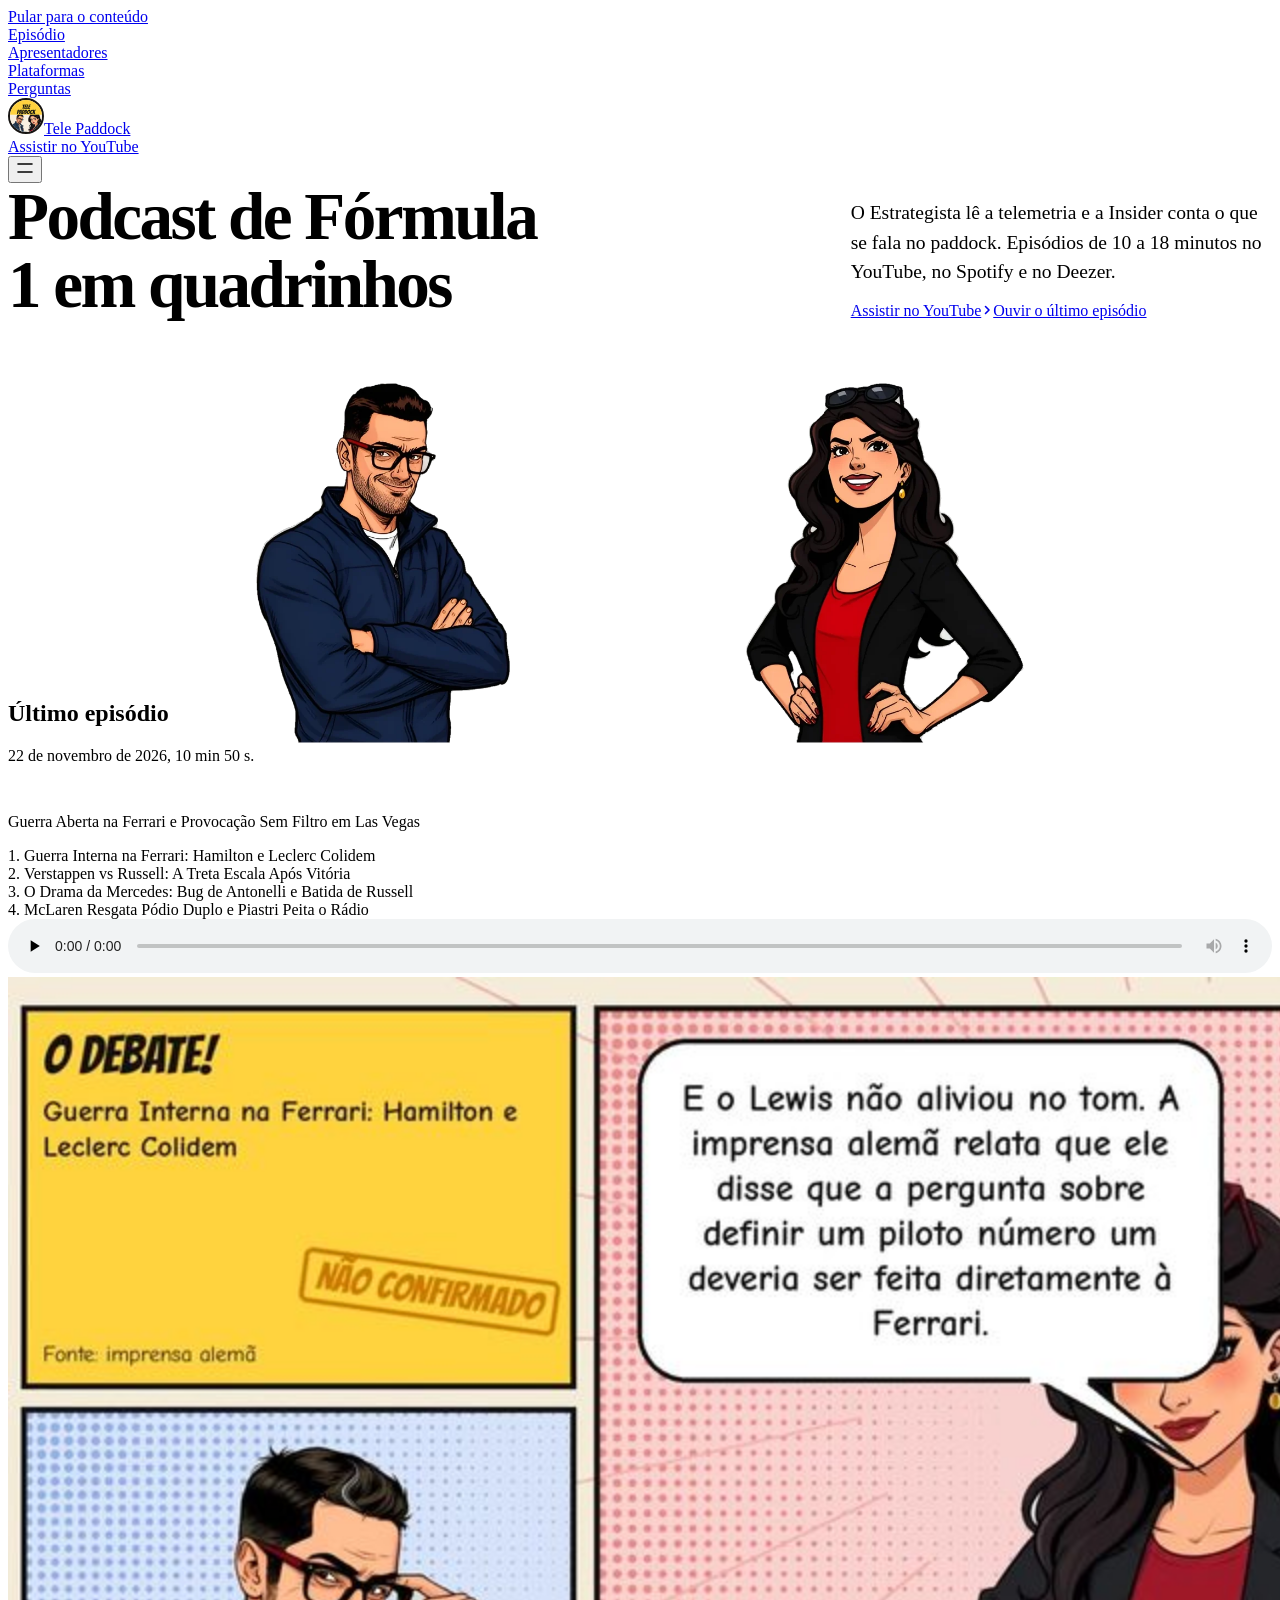
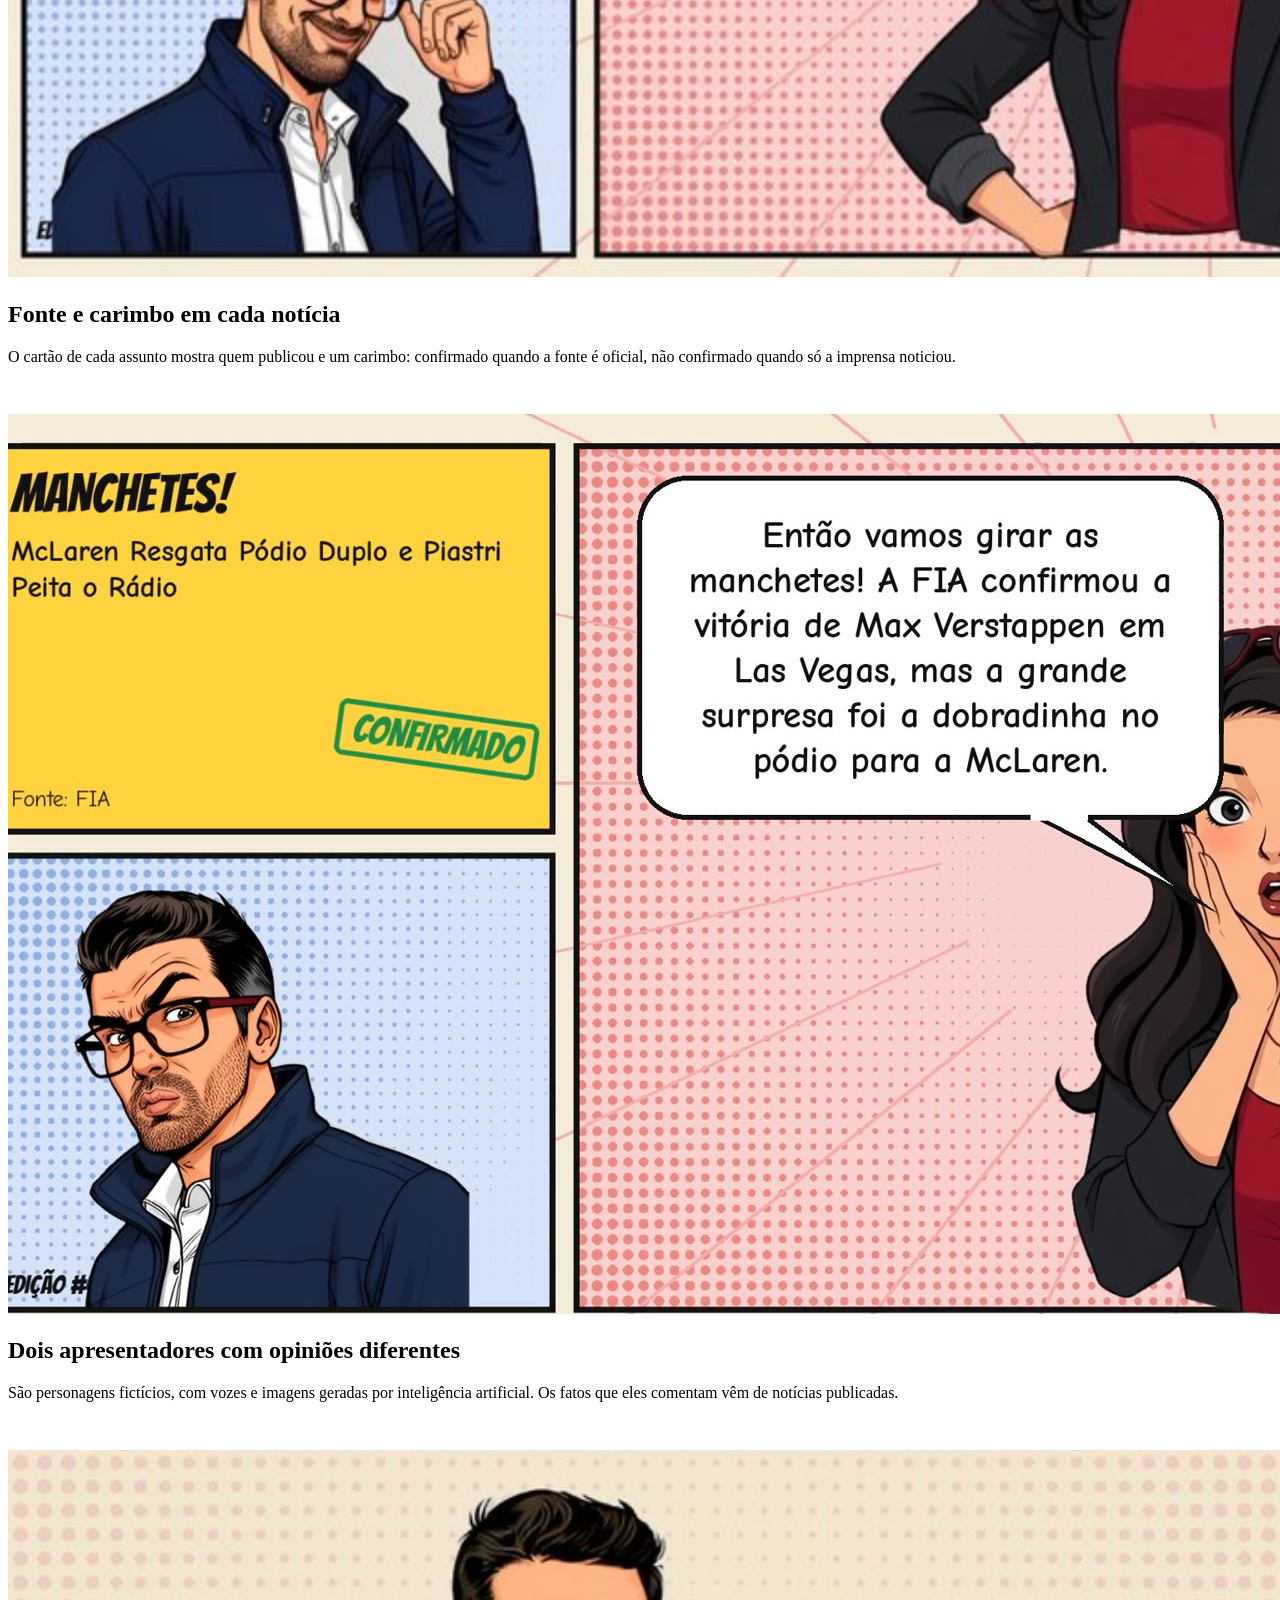
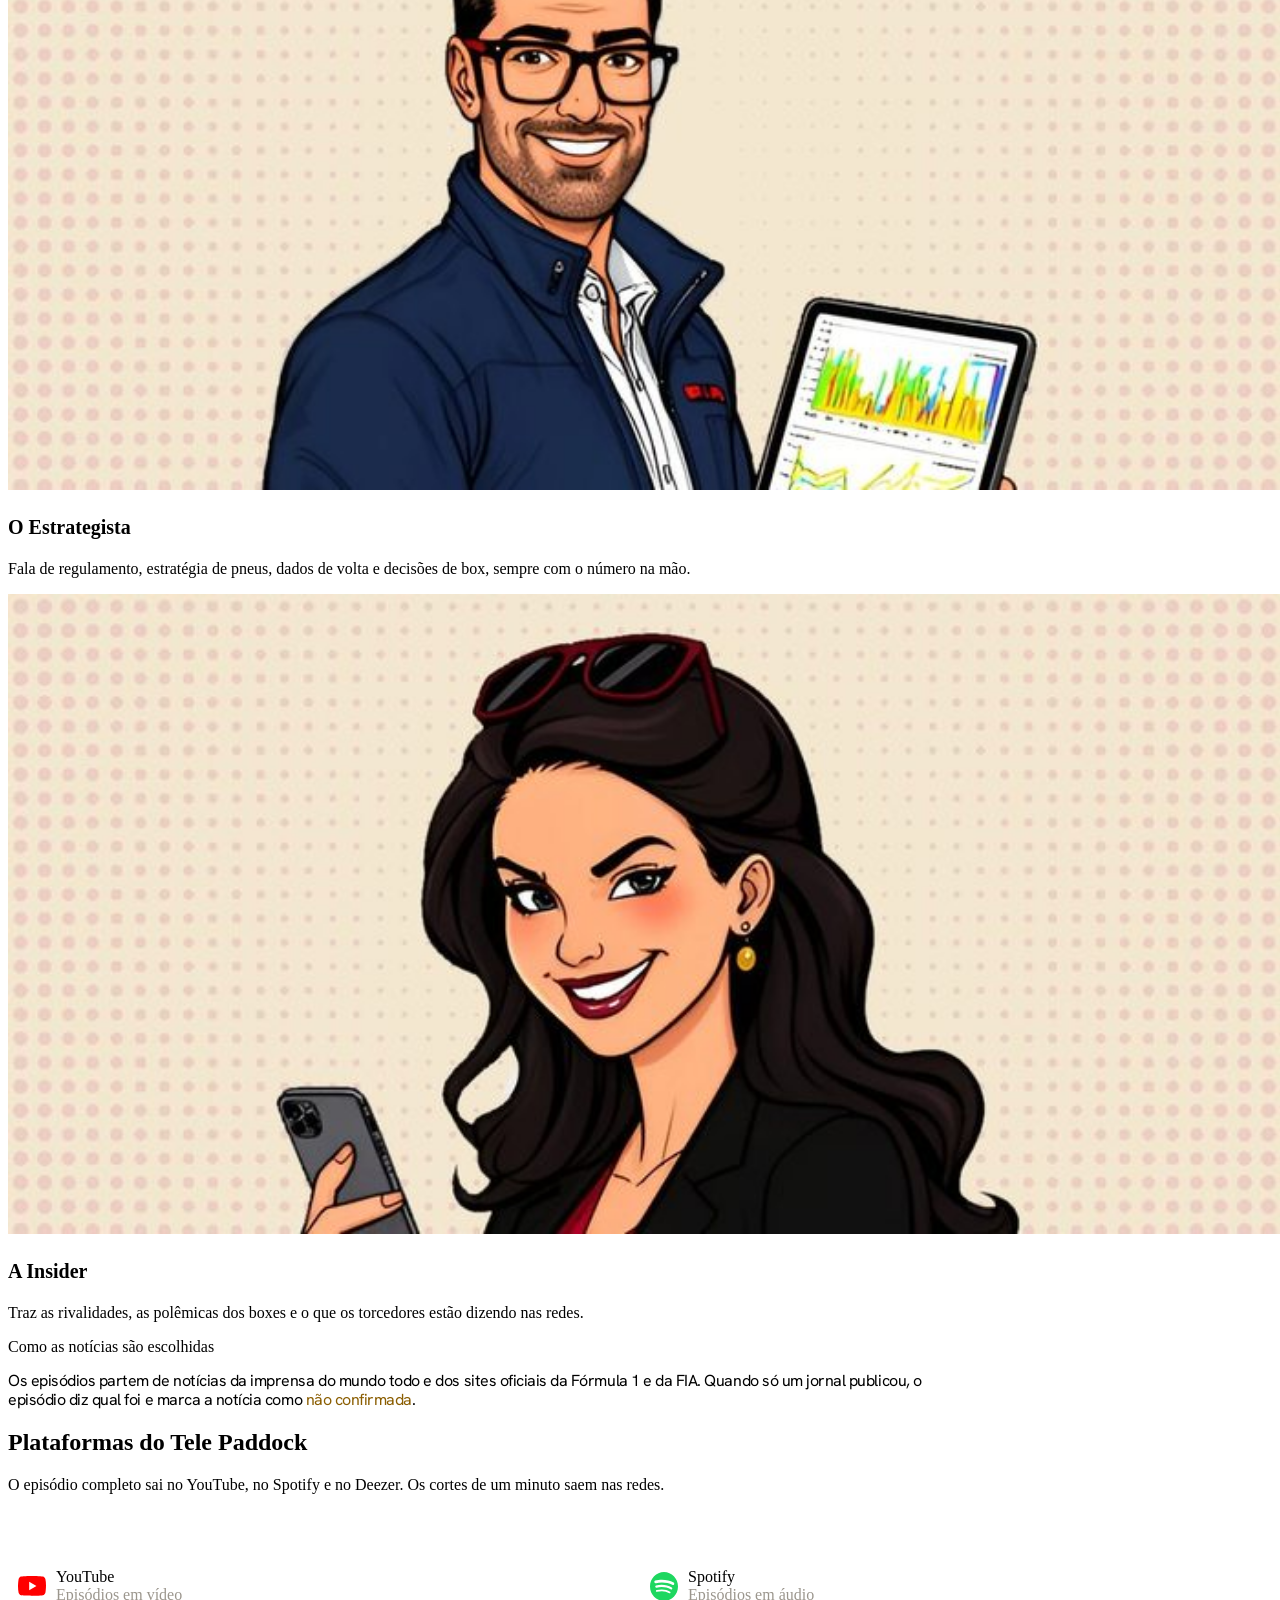
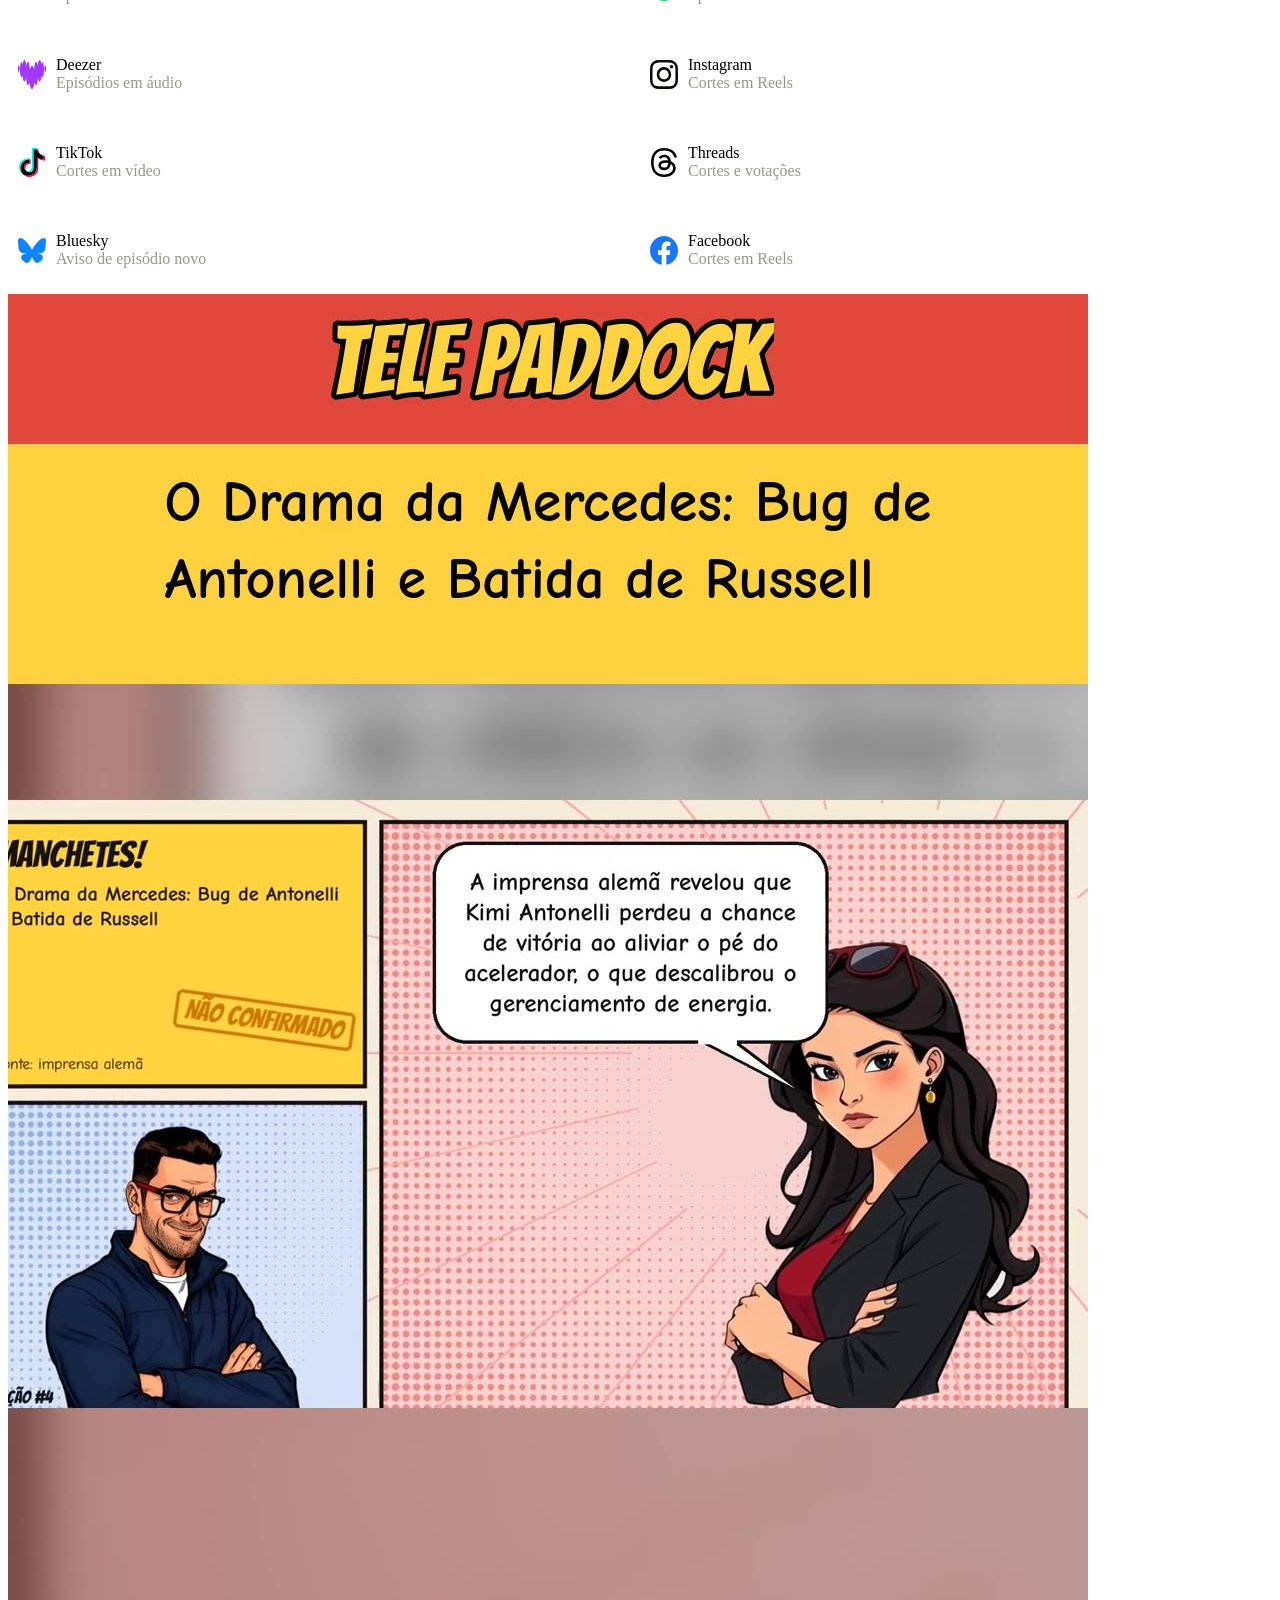
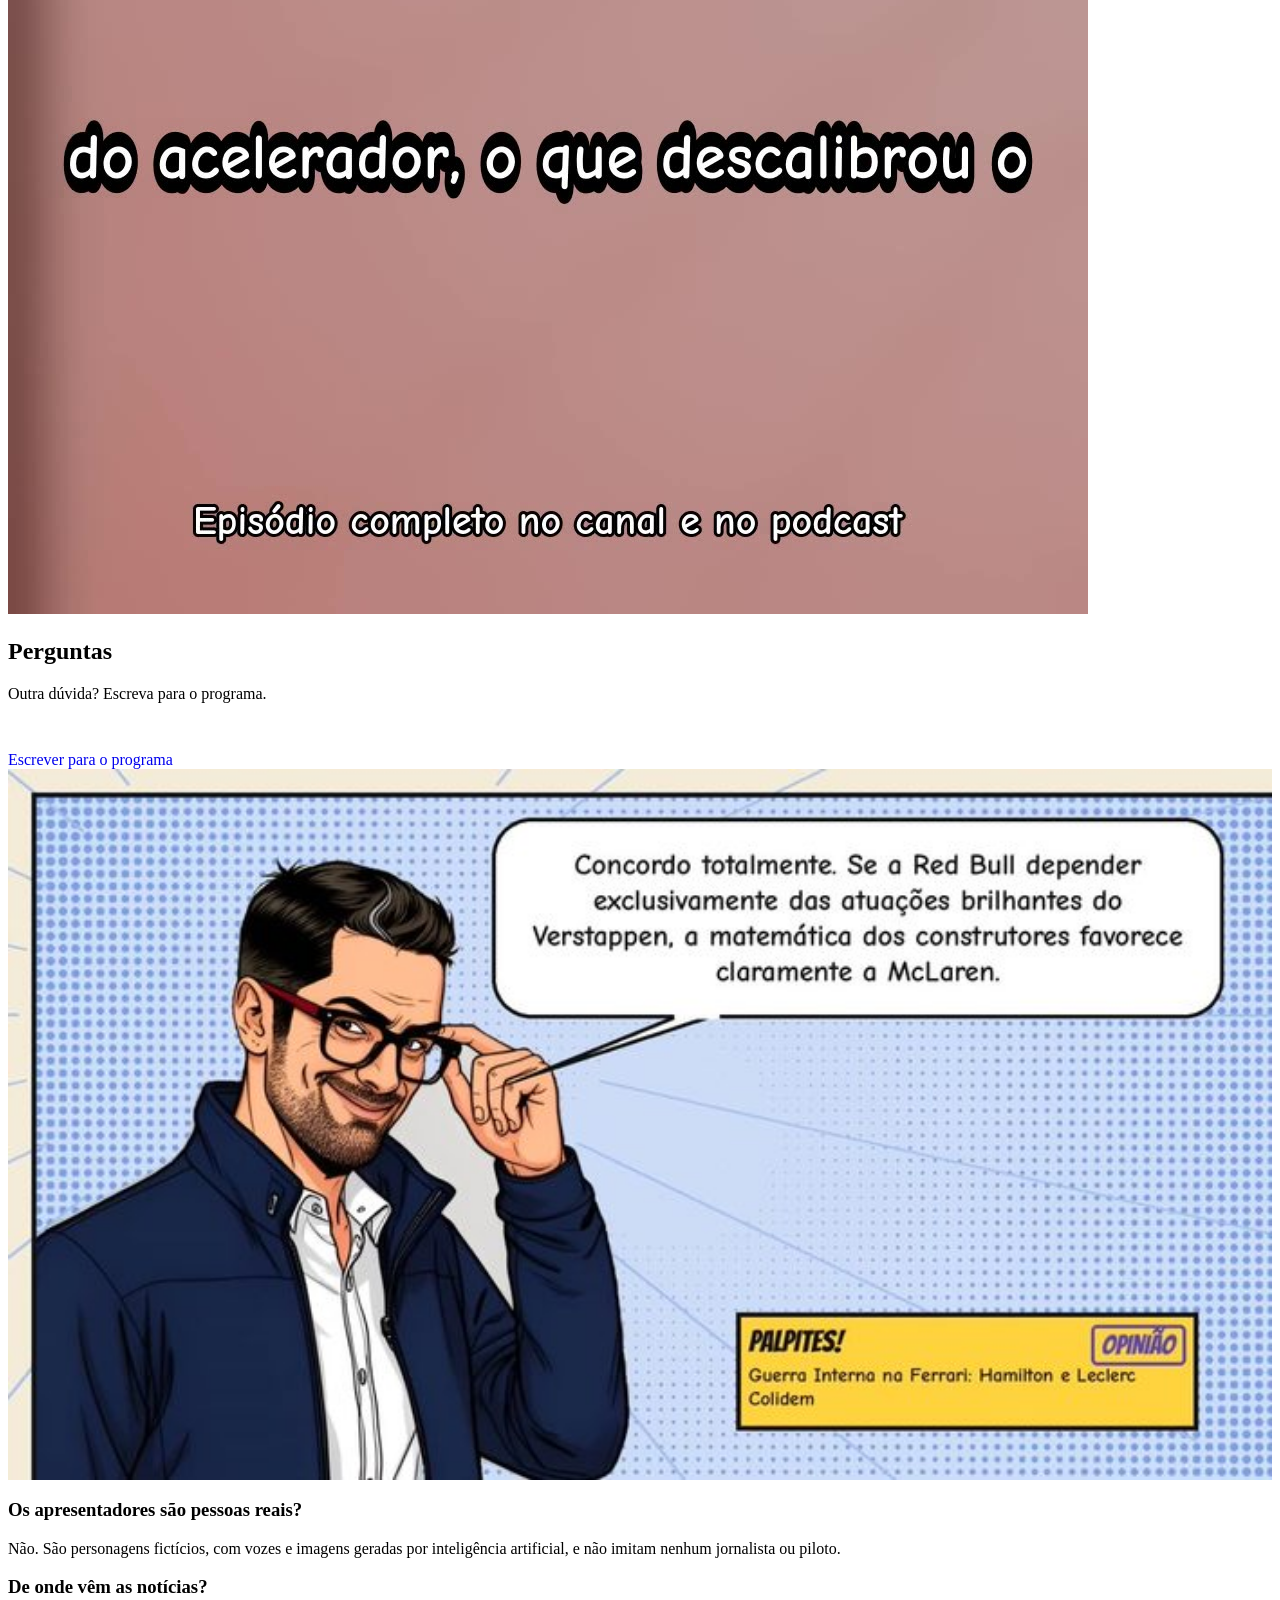
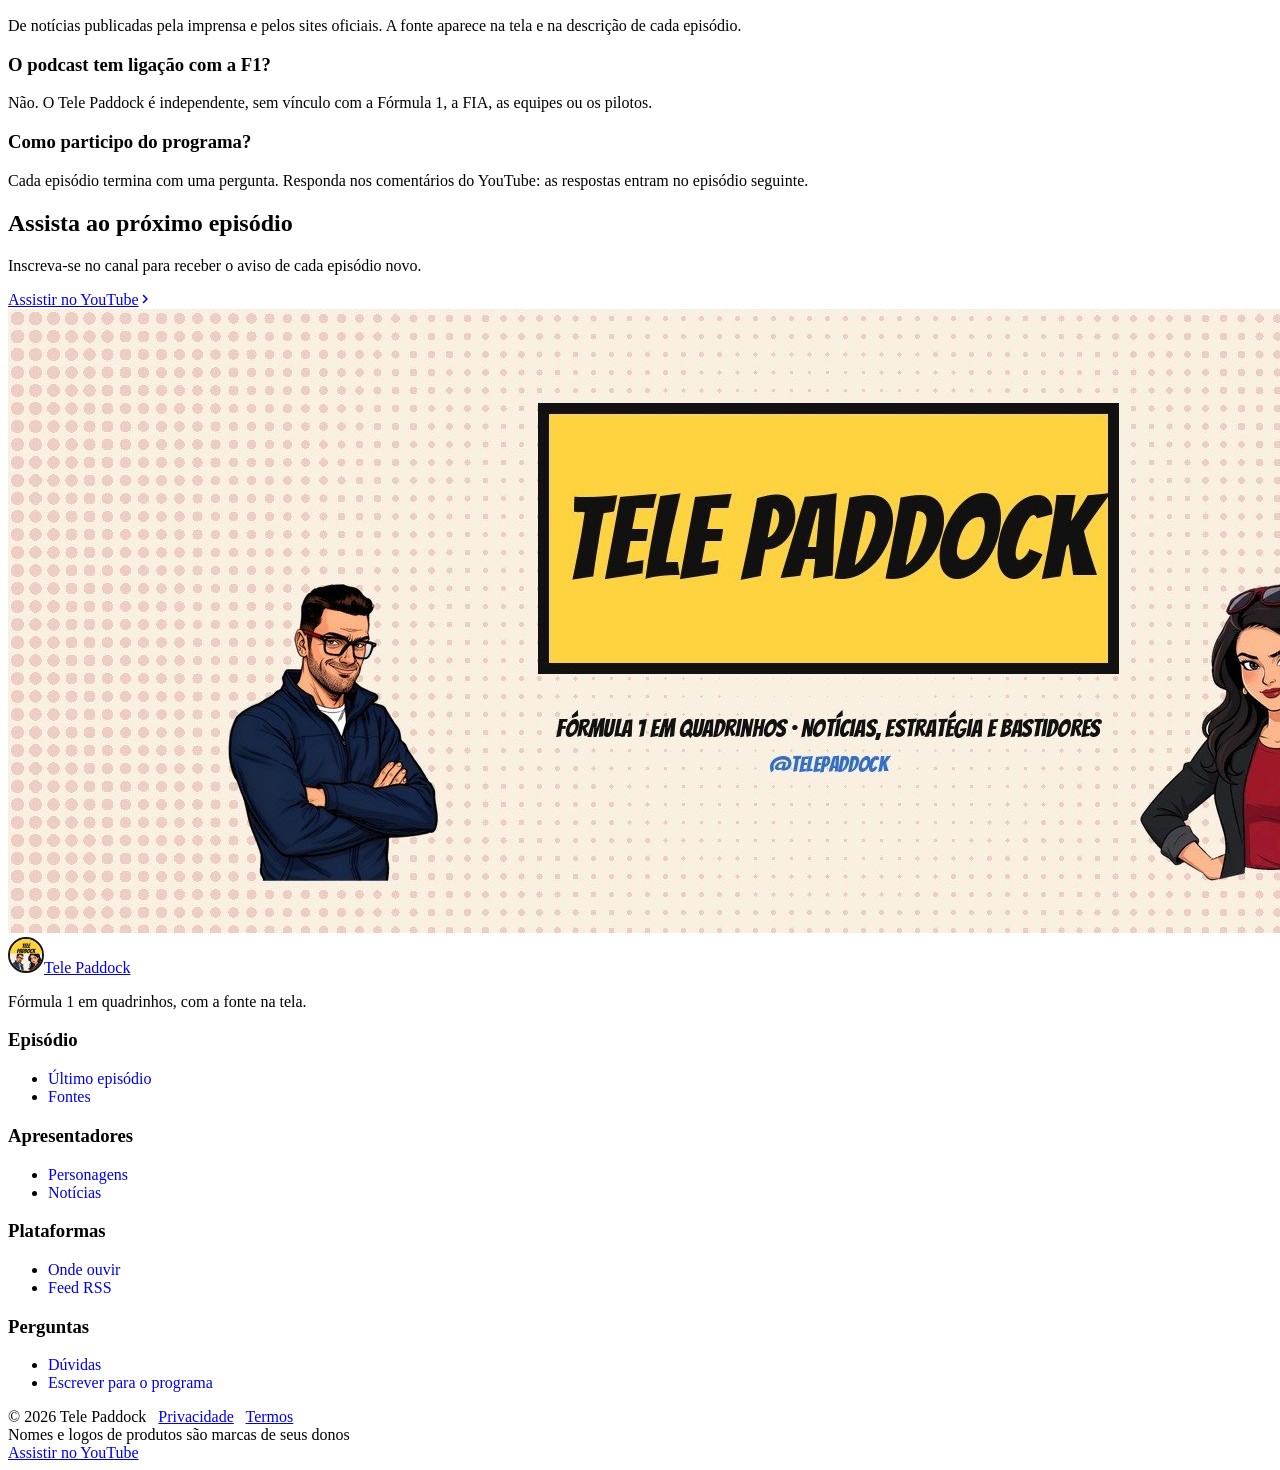
==== commit 938ba4d1: "Link the show on Spotify and Deezer Claude-Session: https://claude.ai/code/session_01TRsiKwcxCQ8UKLp" ====
--- a/index.html
+++ b/index.html
@@ -119,7 +119,7 @@
       <div class="hero__head">
         <div>
           <h1 id="hero-h">Podcast de Fórmula 1 em quadrinhos</h1>
-          <p class="hero__lead">O Estrategista lê a telemetria e a Insider conta o que se fala no paddock. Episódios de 10 a 18 minutos no YouTube e nos apps de podcast.</p>
+          <p class="hero__lead">O Estrategista lê a telemetria e a Insider conta o que se fala no paddock. Episódios de 10 a 18 minutos no YouTube, no Spotify e no Deezer.</p>
         </div>
         <div class="btn-row"><a class="btn btn--primary" href="https://www.youtube.com/@telepaddock">Assistir no YouTube<svg class="m-arrow" viewBox="0 0 12 12" aria-hidden="true"><path class="m-arrow__stem" d="M1 6h8"/><path class="m-arrow__head" d="M4.5 2.5 8 6l-3.5 3.5"/></svg></a><a class="btn btn--secondary" href="#episodio">Ouvir o último episódio</a></div>
       </div>
@@ -199,12 +199,12 @@
       <div class="span-5">
       <div class="section-head">
         <h2 id="ouvir-h">Plataformas do Tele Paddock</h2>
-        <p>O episódio completo sai no YouTube e no feed do podcast. Os cortes de um minuto saem nas redes.</p>
+        <p>O episódio completo sai no YouTube, no Spotify e no Deezer. Os cortes de um minuto saem nas redes.</p>
       </div>
       <ul class="ouvir__grid">
         <li><a class="card" href="https://www.youtube.com/@telepaddock"><span class="ic-tile ic-tile--48"><img class="ic" data-icon="youtube" src="assets/icons/youtube.svg" alt="" width="29" height="29" loading="lazy" decoding="async"></span><span><span class="t-card">YouTube</span><span class="t-small">Episódios em vídeo</span></span></a></li>
-        <li><a class="card" href="https://open.spotify.com/search/Tele%20Paddock/podcasts"><span class="ic-tile ic-tile--48"><img class="ic" data-icon="spotify" src="assets/icons/spotify.svg" alt="" width="29" height="29" loading="lazy" decoding="async"></span><span><span class="t-card">Spotify</span><span class="t-small">Buscar o podcast</span></span></a></li>
-        <li><a class="card" href="feed.xml"><span class="ic-tile ic-tile--48"><img class="ic" data-icon="file:rss" src="assets/icons/rss.svg" alt="" width="29" height="29" loading="lazy" decoding="async"></span><span><span class="t-card">Feed RSS</span><span class="t-small">Para qualquer app de podcast</span></span></a></li>
+        <li><a class="card" href="https://open.spotify.com/show/6IFaer1QbEhNkYz6blzVr1"><span class="ic-tile ic-tile--48"><img class="ic" data-icon="spotify" src="assets/icons/spotify.svg" alt="" width="29" height="29" loading="lazy" decoding="async"></span><span><span class="t-card">Spotify</span><span class="t-small">Episódios em áudio</span></span></a></li>
+        <li><a class="card" href="https://www.deezer.com/en/show/1003786171"><span class="ic-tile ic-tile--48"><img class="ic" data-icon="si:deezer" src="assets/icons/deezer.svg" alt="" width="29" height="29" loading="lazy" decoding="async"></span><span><span class="t-card">Deezer</span><span class="t-small">Episódios em áudio</span></span></a></li>
         <li><a class="card" href="https://www.instagram.com/telepaddock/"><span class="ic-tile ic-tile--48"><img class="ic ic-ink" data-icon="instagram" src="assets/icons/instagram.svg" alt="" width="29" height="29" loading="lazy" decoding="async"></span><span><span class="t-card">Instagram</span><span class="t-small">Cortes em Reels</span></span></a></li>
         <li><a class="card" href="https://www.tiktok.com/@telepaddock"><span class="ic-tile ic-tile--48"><img class="ic" data-icon="tiktok" src="assets/icons/tiktok.svg" alt="" width="29" height="29" loading="lazy" decoding="async"></span><span><span class="t-card">TikTok</span><span class="t-small">Cortes em vídeo</span></span></a></li>
         <li><a class="card" href="https://www.threads.com/@telepaddock"><span class="ic-tile ic-tile--48"><img class="ic ic-ink" data-icon="threads" src="assets/icons/threads.svg" alt="" width="29" height="29" loading="lazy" decoding="async"></span><span><span class="t-card">Threads</span><span class="t-small">Cortes e votações</span></span></a></li>
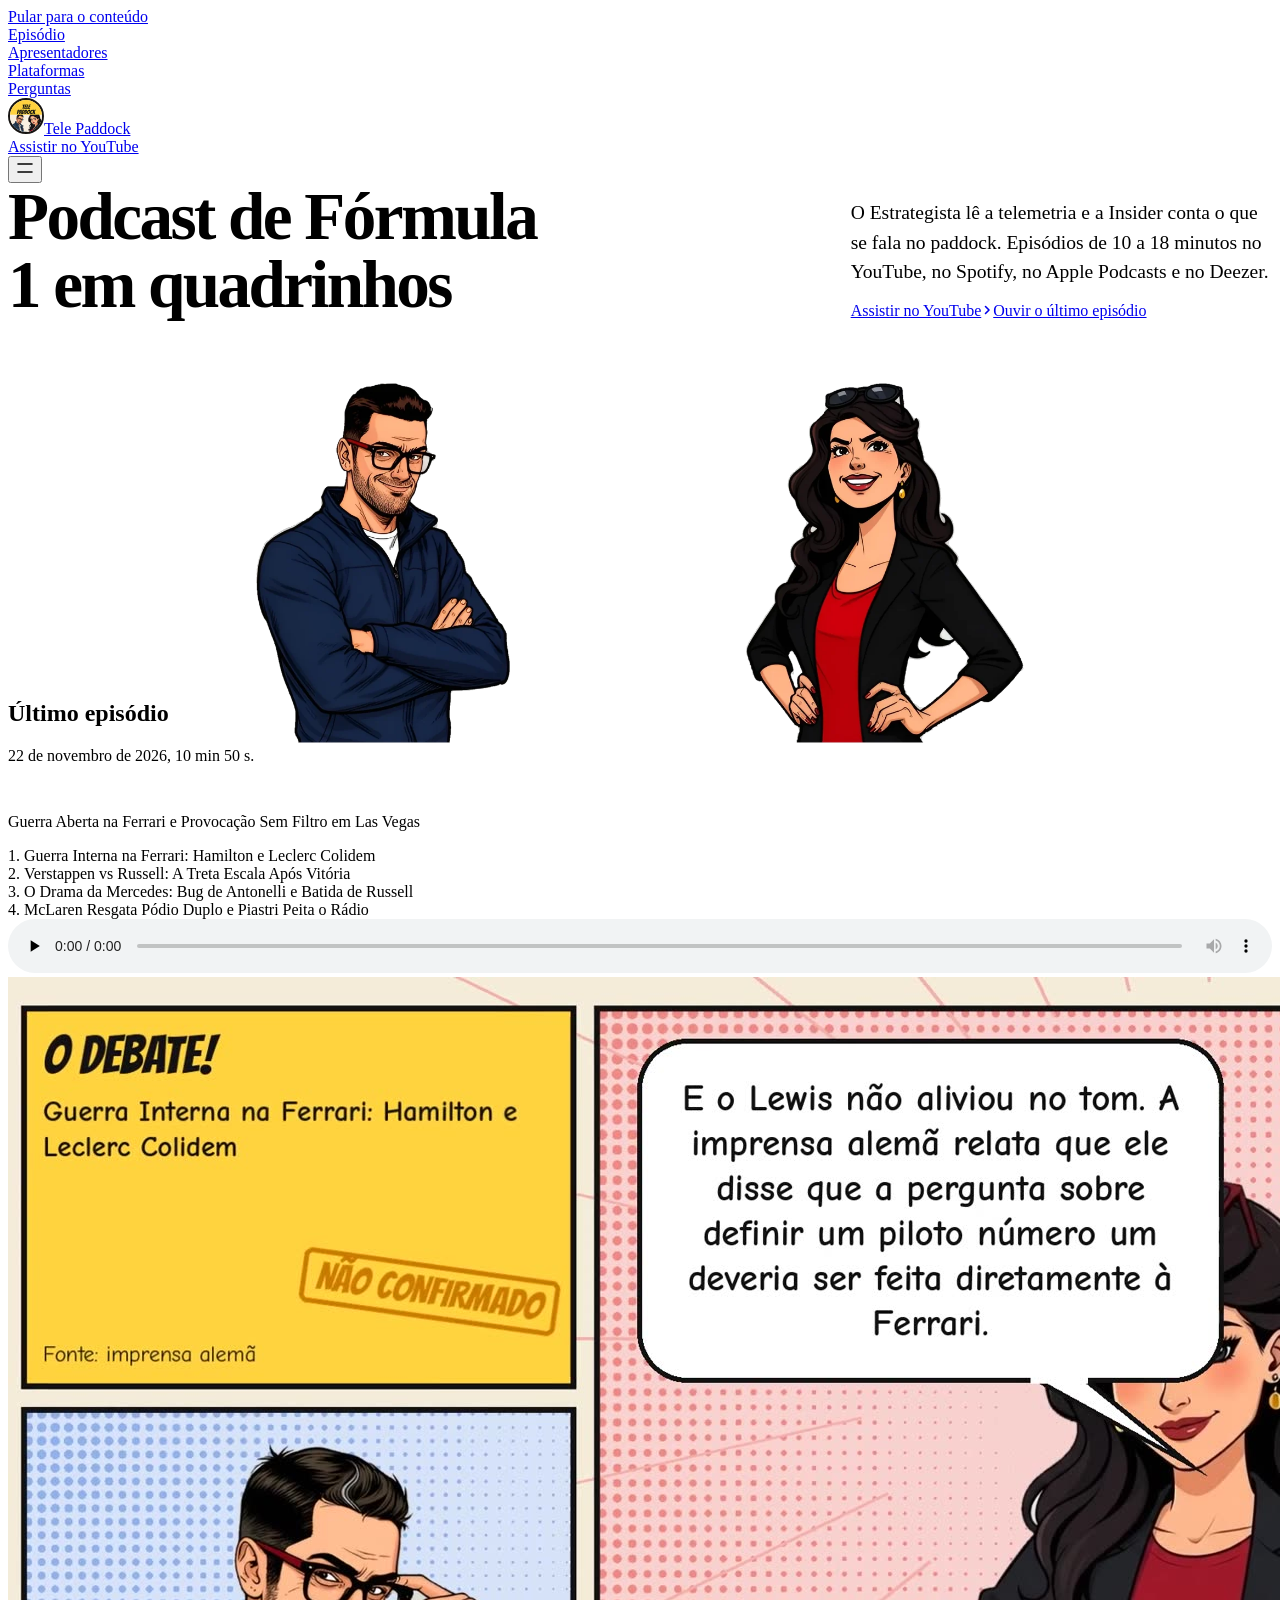
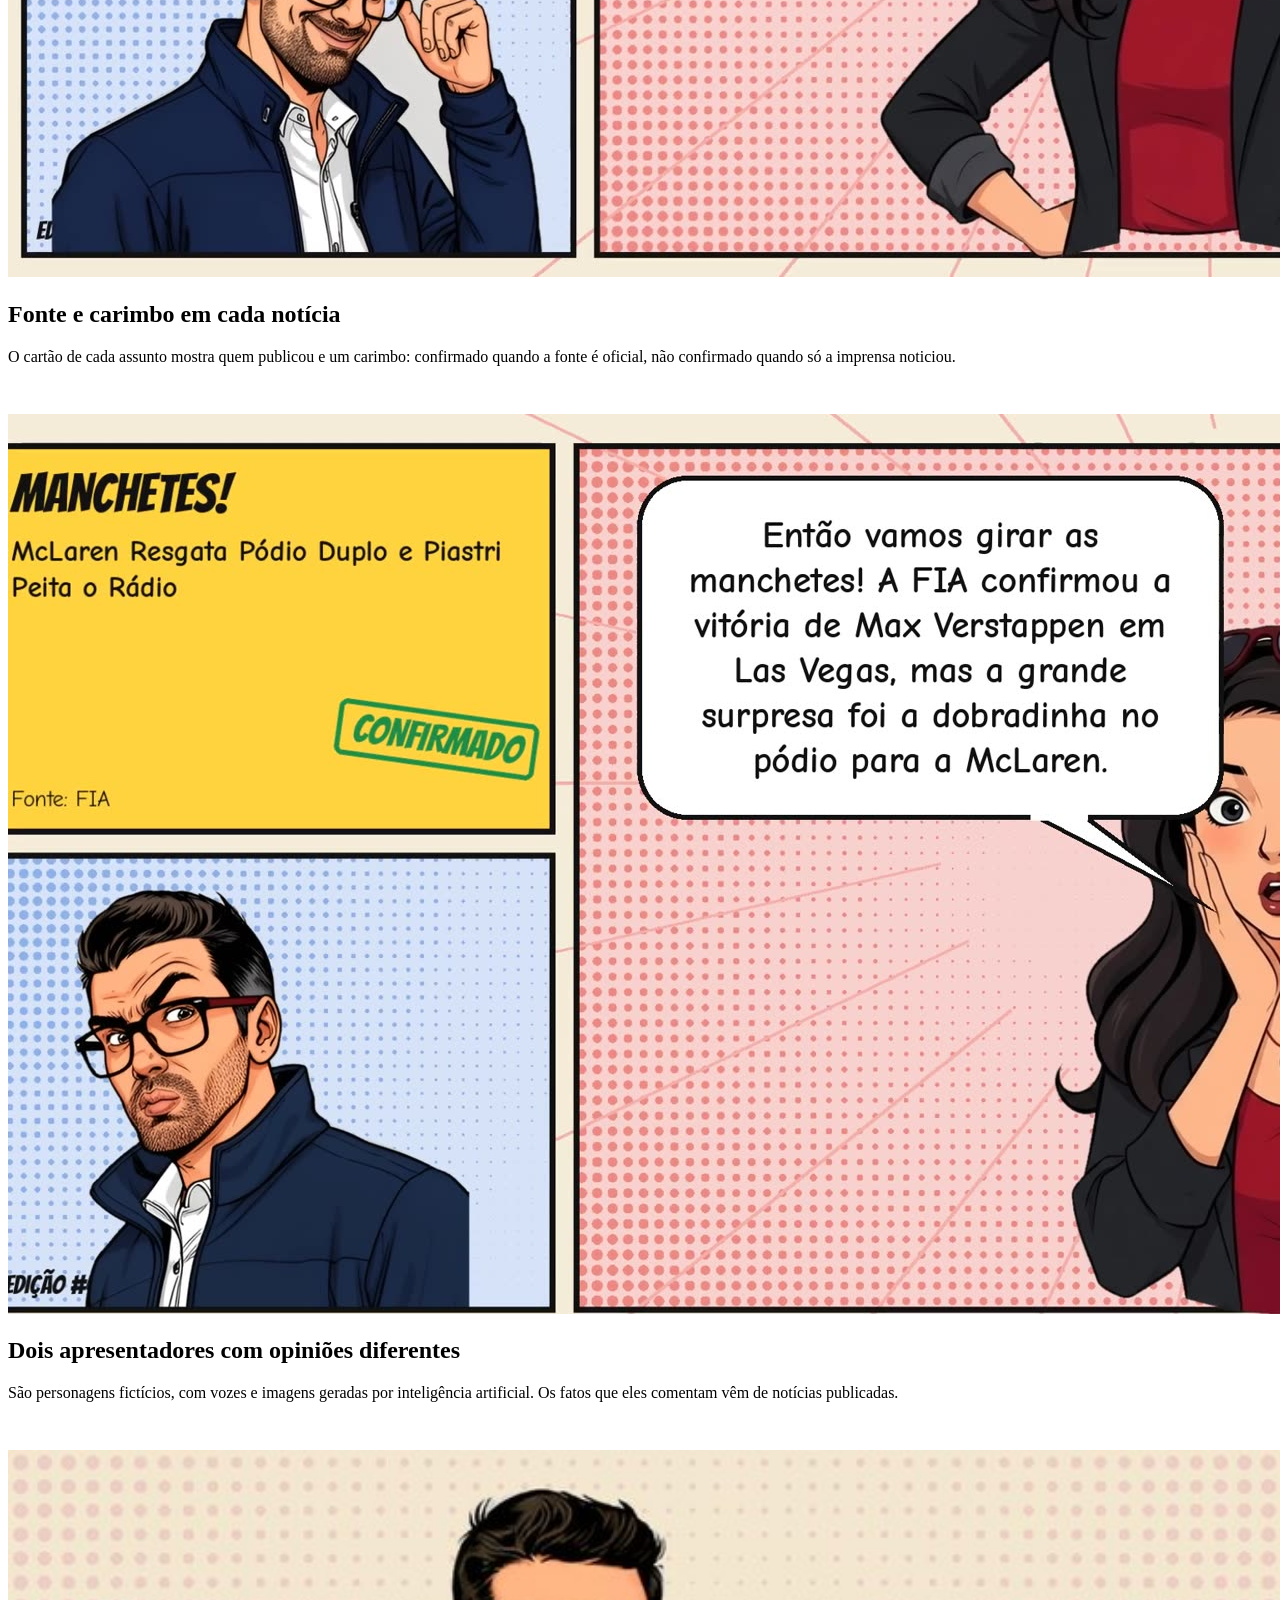
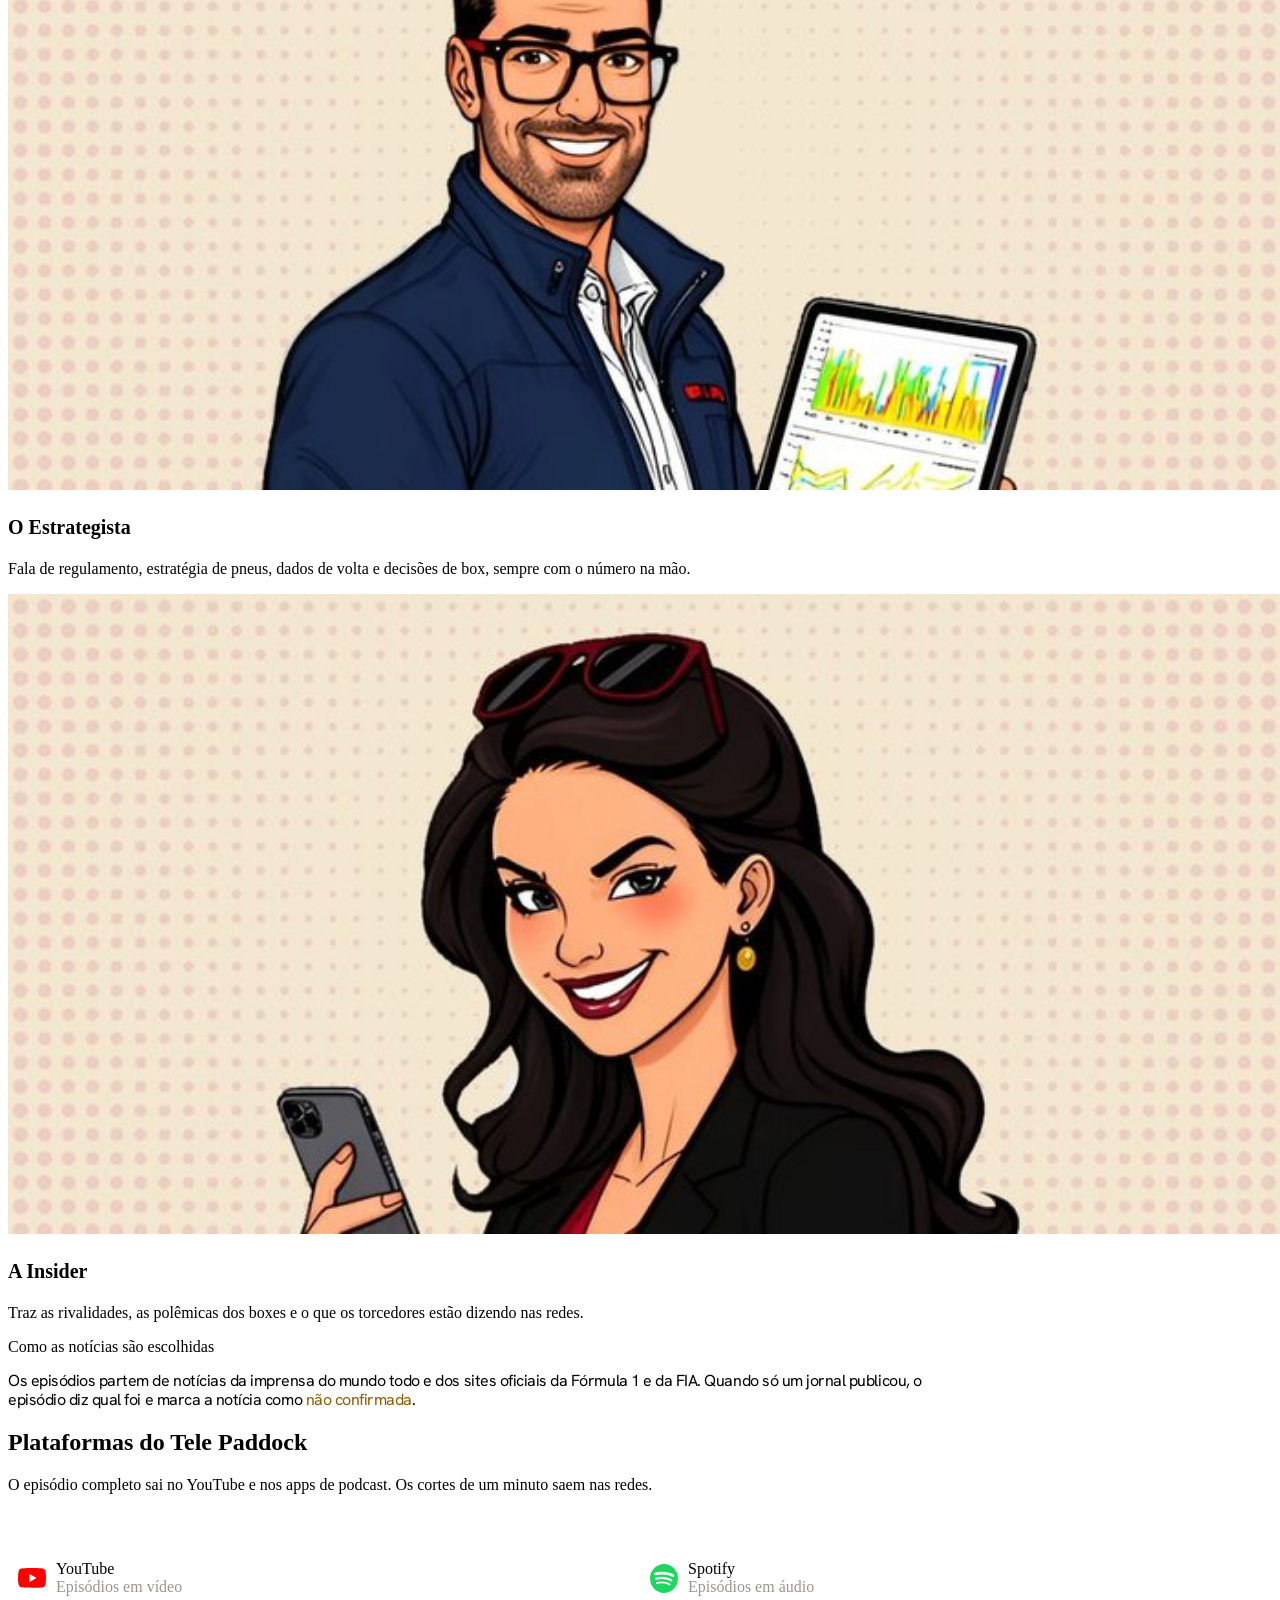
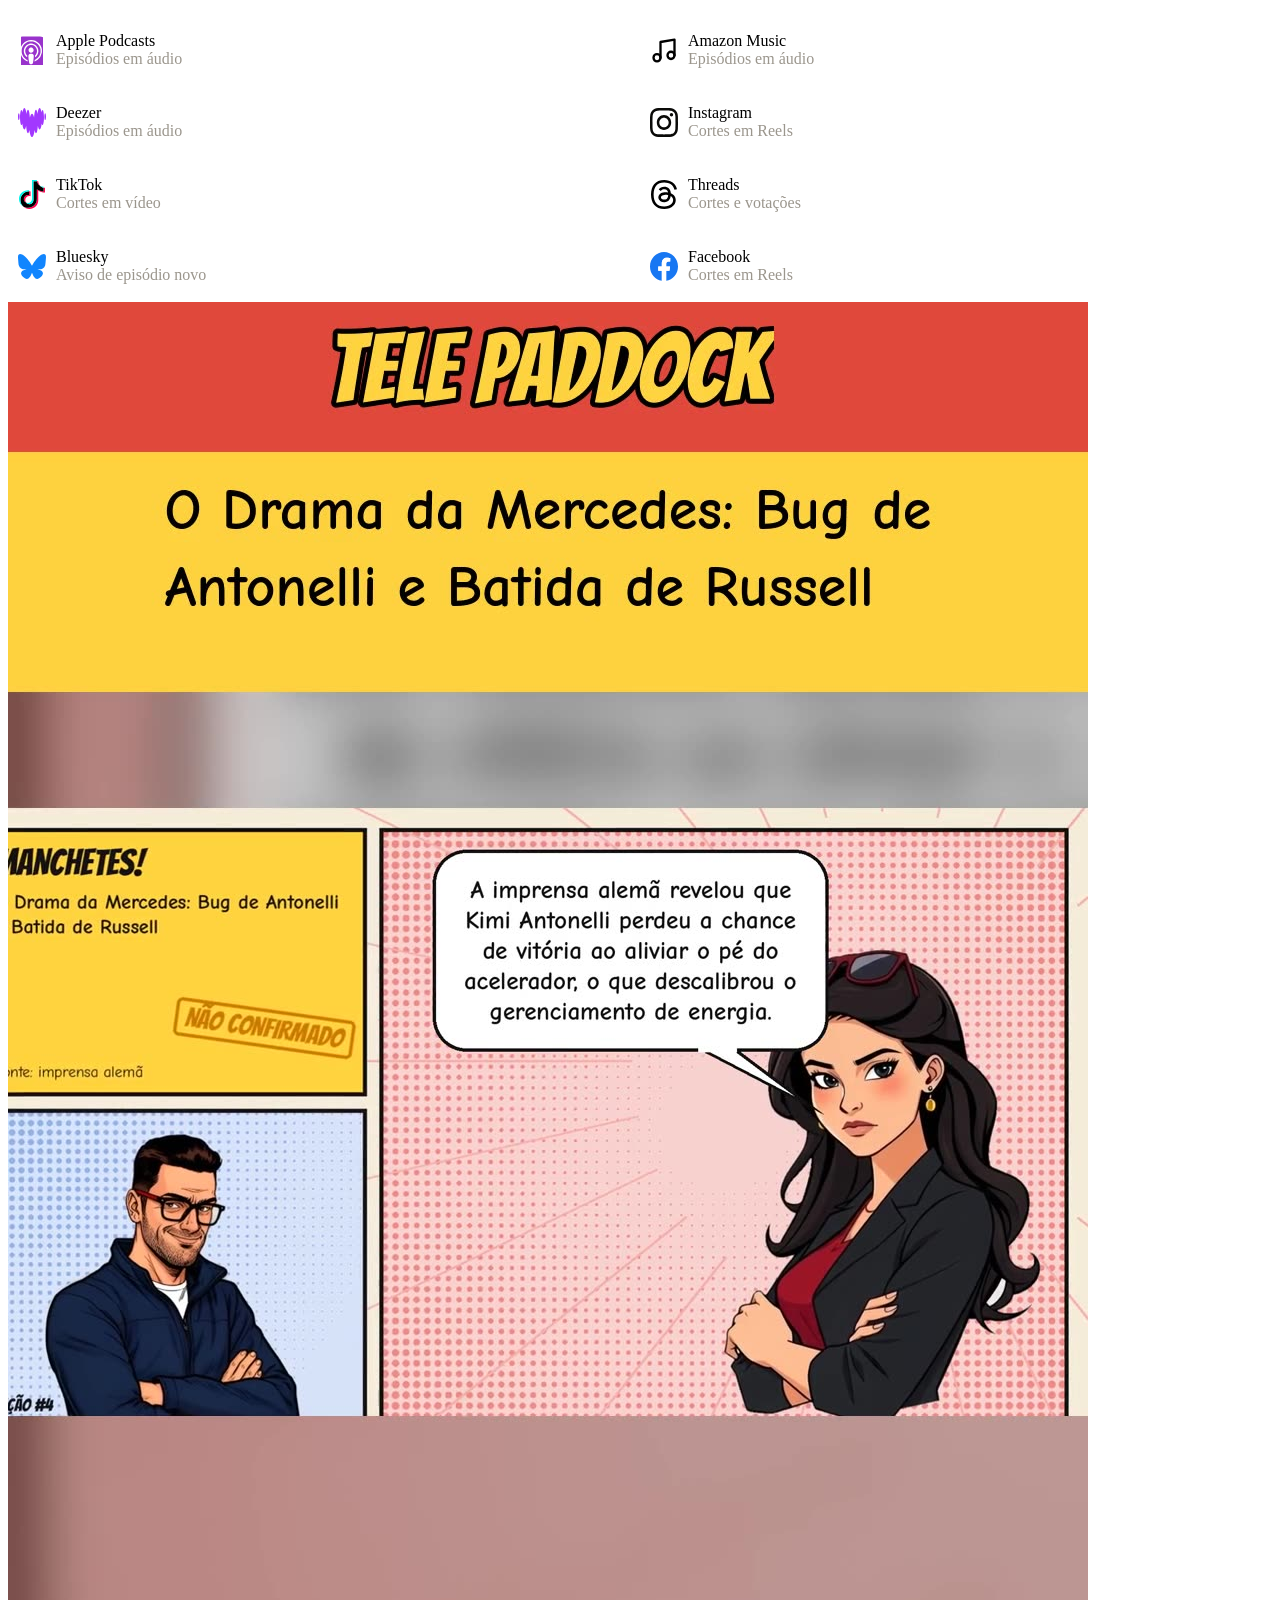
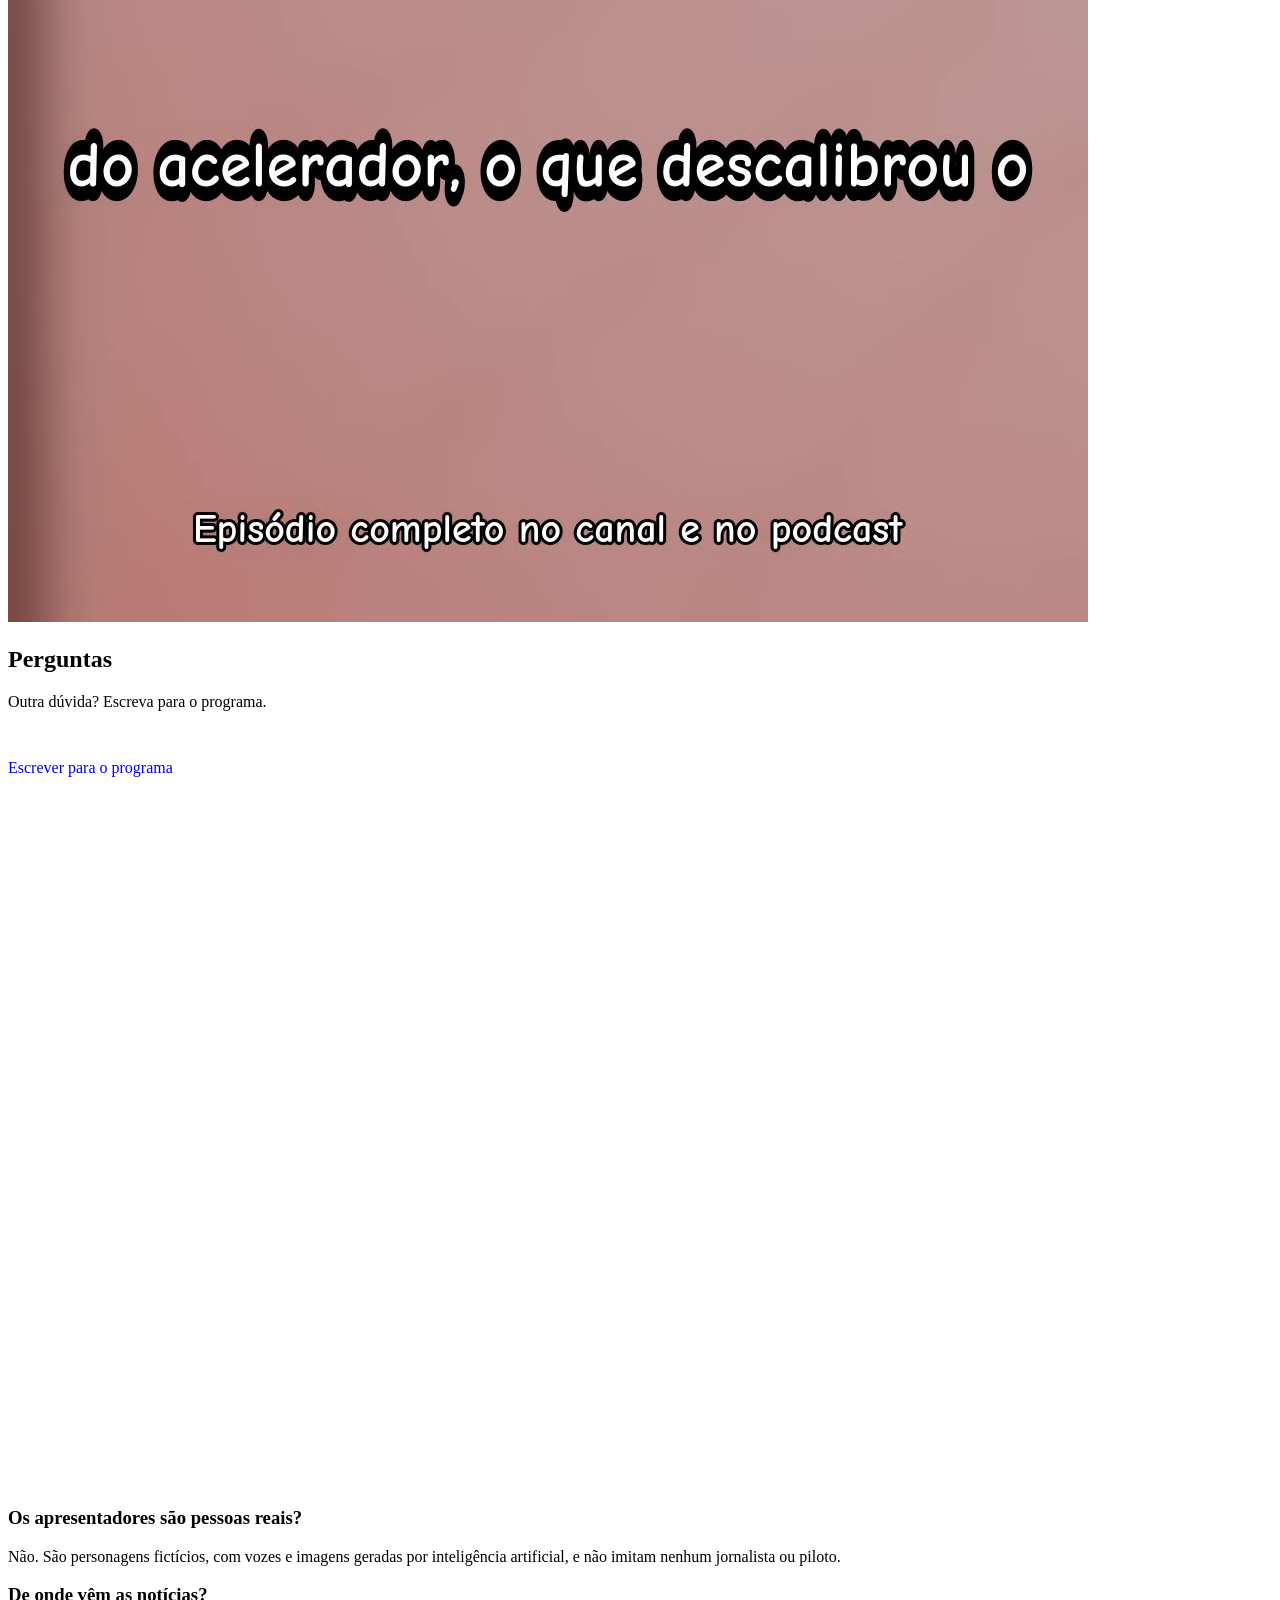
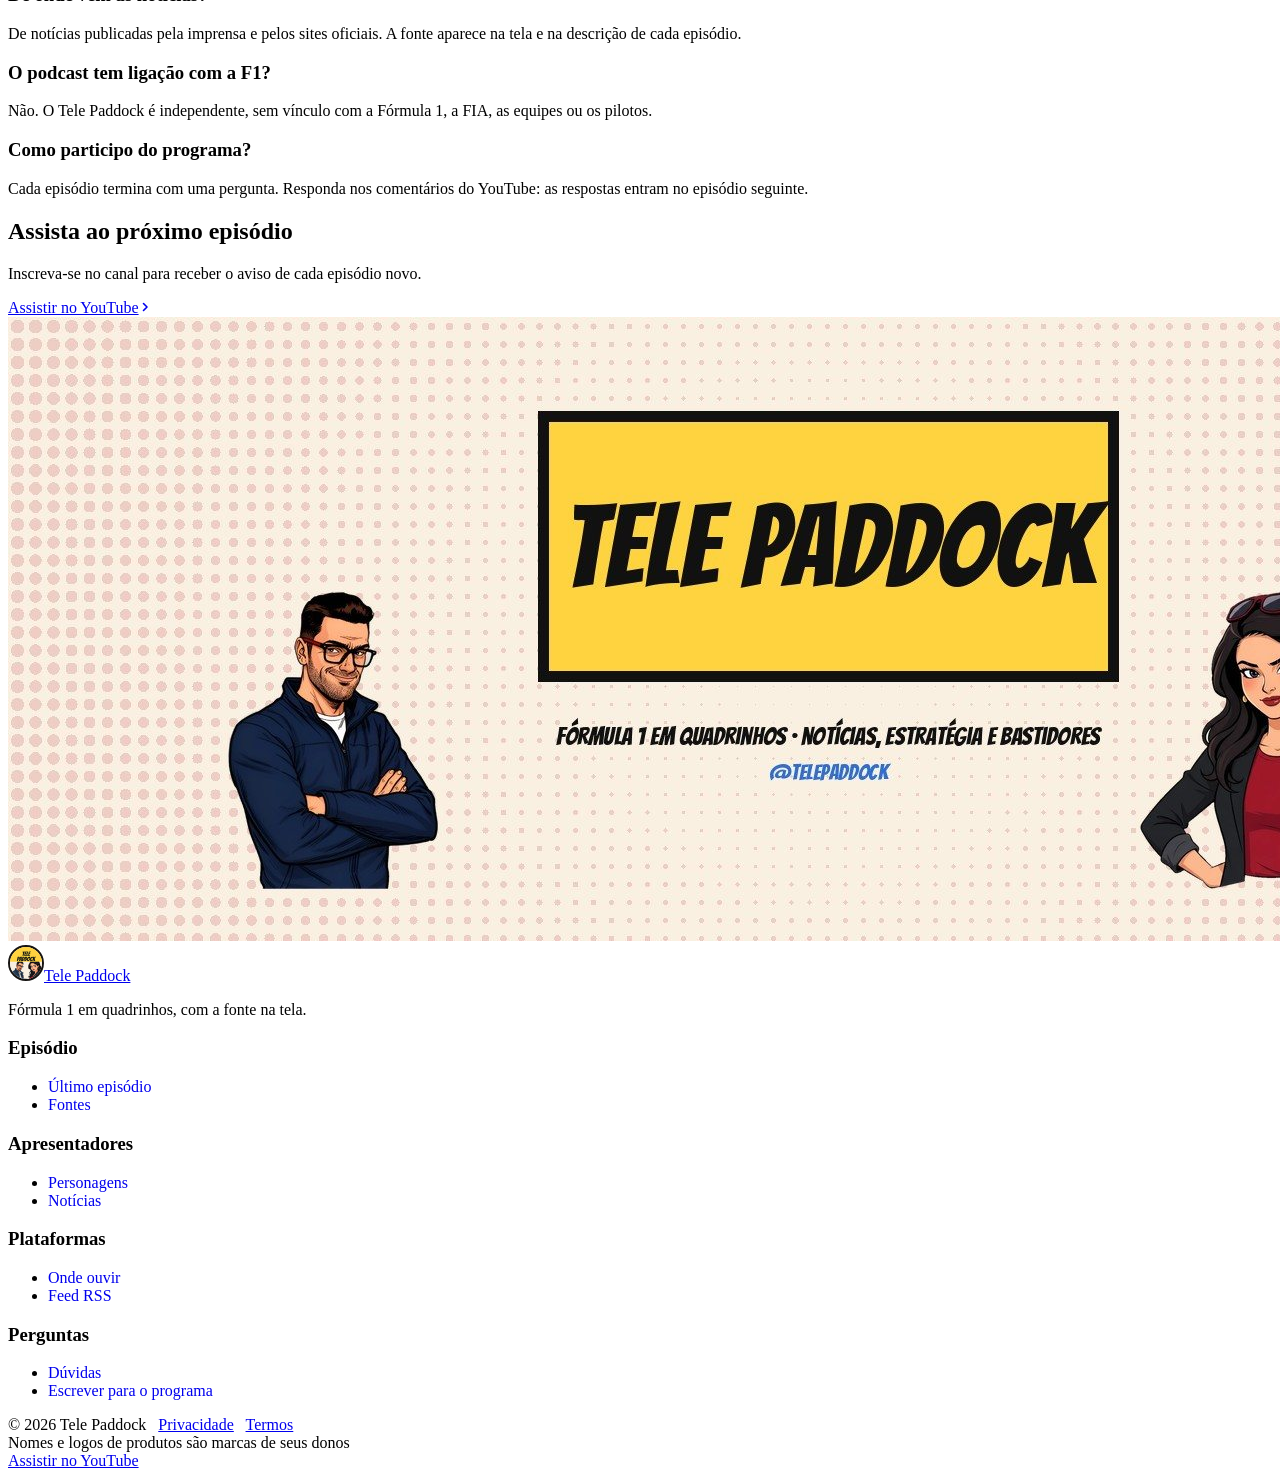
==== commit 454a99b9: "Apple Podcasts and Amazon Music on the platforms list; sharper images on phones and tablets Claude-S" ====
--- a/index.html
+++ b/index.html
@@ -53,7 +53,7 @@
   .ouvir__grid .t-card { display: block; }
   .ouvir__grid .t-small { display: block; color: var(--p-inv-muted); }
   .fontes__frame { aspect-ratio: 8 / 3; }
-  .ouvir__grid { grid-template-columns: repeat(2, minmax(0, 1fr)); align-content: start; }
+  .ouvir__grid { grid-template-columns: repeat(2, minmax(0, 1fr)); align-content: start; gap: var(--s-4); }
   .ouvir__corte { aspect-ratio: 4 / 3; }
   .ouvir__corte .frame__img { object-position: 50% 4%; }
   .perguntas__frame { aspect-ratio: 16 / 9; margin-top: var(--s-7); border-radius: var(--r-lg); overflow: hidden; }
@@ -62,14 +62,15 @@
   /* the strong word turns to the show yellow darkened to text contrast on the paper ground (the yellow itself is 1.3:1) */
   #fontes-texto { --accent: #8a5d00; }
   #apresentadores .tile img { aspect-ratio: 2 / 1; object-fit: cover; object-position: 50% 0; }
-  .ouvir__grid a.card { flex-direction: row; align-items: center; gap: var(--s-3); min-height: 88px; height: auto; padding: var(--s-4); }
+  .ouvir__grid a.card { flex-direction: row; align-items: center; gap: var(--s-3); min-height: 72px; height: auto; padding: var(--s-4); }
   
   @media (max-width: 1023px) { #episodio .frame--split { aspect-ratio: 16 / 9; } .fontes__frame { aspect-ratio: 16 / 9; } }
-  @media (min-width: 640px) and (max-width: 1023px) { #apresentadores .tile img { aspect-ratio: 4 / 3; } }
+  @media (min-width: 640px) and (max-width: 1023px) { #apresentadores .tile img { aspect-ratio: 1 / 1; } .fontes__frame { aspect-ratio: 4 / 3; } }
   @media (min-width: 800px) and (max-width: 1023px) { #apresentadores .tile img { aspect-ratio: 1 / 1; } }
   @media (max-width: 639px) { .fontes__frame { aspect-ratio: 1 / 1; } .fontes__frame .frame__img { object-position: 30% 50%; } }
 
   @media (max-width: 1023px) { .ouvir__grid { grid-template-columns: repeat(4, minmax(0, 1fr)); } .ouvir__corte { aspect-ratio: 16 / 9; margin-top: var(--s-5); } .ouvir__corte .frame__img { object-position: 50% 4%; } }
+  @media (min-width: 1024px) and (max-width: 1279px) { .perguntas__frame { aspect-ratio: 4 / 3; } }
   @media (min-width: 1024px) and (max-width: 1279px) { .ouvir__grid a.card { min-height: 72px; } .ouvir__grid .t-small { display: none; } }
   @media (min-width: 640px) and (max-width: 1023px) {
     .ep__topics { display: none; }
@@ -119,7 +120,7 @@
       <div class="hero__head">
         <div>
           <h1 id="hero-h">Podcast de Fórmula 1 em quadrinhos</h1>
-          <p class="hero__lead">O Estrategista lê a telemetria e a Insider conta o que se fala no paddock. Episódios de 10 a 18 minutos no YouTube, no Spotify e no Deezer.</p>
+          <p class="hero__lead">O Estrategista lê a telemetria e a Insider conta o que se fala no paddock. Episódios de 10 a 18 minutos no YouTube, no Spotify, no Apple Podcasts e no Deezer.</p>
         </div>
         <div class="btn-row"><a class="btn btn--primary" href="https://www.youtube.com/@telepaddock">Assistir no YouTube<svg class="m-arrow" viewBox="0 0 12 12" aria-hidden="true"><path class="m-arrow__stem" d="M1 6h8"/><path class="m-arrow__head" d="M4.5 2.5 8 6l-3.5 3.5"/></svg></a><a class="btn btn--secondary" href="#episodio">Ouvir o último episódio</a></div>
       </div>
@@ -147,7 +148,7 @@
           <audio class="ep__audio" controls preload="none" src="episodes/4-10.mp3" data-ep-audio aria-label="Ouvir o episódio"></audio>
         </div>
         <div class="frame frame--photo frame--split span-6 start-7">
-          <img class="frame__img" src="img/estudio-debate.jpg" srcset="img/estudio-debate-800.jpg 800w, img/estudio-debate.jpg 1600w" sizes="(min-width: 1024px) 628px, 90vw" width="1600" height="900" decoding="async" alt="Quadro do episódio: a Insider fala em um balão sobre a Ferrari enquanto o Estrategista ajeita os óculos, ao lado do cartão do debate" loading="lazy" data-source="client" data-subject="um quadro do episódio">
+          <img class="frame__img" src="img/estudio-debate.jpg" srcset="img/estudio-debate-800.jpg 800w, img/estudio-debate.jpg 1600w" sizes="(max-width: 639px) 1600px, (min-width: 1024px) 900px, 100vw" width="1600" height="900" decoding="async" alt="Quadro do episódio: a Insider fala em um balão sobre a Ferrari enquanto o Estrategista ajeita os óculos, ao lado do cartão do debate" loading="lazy" data-source="client" data-subject="um quadro do episódio">
         </div>
       </div>
     </div>
@@ -160,7 +161,7 @@
         <p>O cartão de cada assunto mostra quem publicou e um carimbo: confirmado quando a fonte é oficial, não confirmado quando só a imprensa noticiou.</p>
       </div>
       <div class="frame frame--photo fontes__frame">
-        <img class="frame__img" src="img/estudio-manchetes.jpg" srcset="img/estudio-manchetes-800.jpg 800w, img/estudio-manchetes.jpg 1600w" sizes="(min-width: 1440px) 1280px, 90vw" width="1600" height="900" decoding="async" alt="Quadro das manchetes: o cartão amarelo diz McLaren Resgata Pódio Duplo, com a fonte FIA e o carimbo confirmado, e a Insider narra a notícia em um balão" loading="lazy" data-source="client" data-subject="o cartão de fonte de um episódio">
+        <img class="frame__img" src="img/estudio-manchetes.jpg" srcset="img/estudio-manchetes-800.jpg 800w, img/estudio-manchetes.jpg 1600w" sizes="(max-width: 639px) 610px, (min-width: 1440px) 1280px, 100vw" width="1600" height="900" decoding="async" alt="Quadro das manchetes: o cartão amarelo diz McLaren Resgata Pódio Duplo, com a fonte FIA e o carimbo confirmado, e a Insider narra a notícia em um balão" loading="lazy" data-source="client" data-subject="o cartão de fonte de um episódio">
       </div>
     </div>
   </section>
@@ -173,12 +174,12 @@
       </div>
       <div class="grid">
         <article class="tile tile--portrait span-6">
-          <img src="img/estrategista.jpg" srcset="img/estrategista-700.jpg 700w, img/estrategista.jpg 1280w" sizes="(min-width: 1024px) 628px, 90vw" width="1280" height="640" decoding="async" alt="O Estrategista segurando um tablet com gráficos de telemetria" loading="lazy" data-source="client" data-subject="o Estrategista">
+          <img src="img/estrategista.jpg" srcset="img/estrategista-700.jpg 700w, img/estrategista.jpg 1280w" sizes="(max-width: 639px) 684px, (min-width: 1024px) 628px, 100vw" width="1280" height="640" decoding="async" alt="O Estrategista segurando um tablet com gráficos de telemetria" loading="lazy" data-source="client" data-subject="o Estrategista">
           <h3>O Estrategista</h3>
           <p>Fala de regulamento, estratégia de pneus, dados de volta e decisões de box, sempre com o número na mão.</p>
         </article>
         <article class="tile tile--portrait span-6">
-          <img src="img/insider.jpg" srcset="img/insider-700.jpg 700w, img/insider.jpg 1280w" sizes="(min-width: 1024px) 628px, 90vw" width="1280" height="640" decoding="async" alt="A Insider olhando o celular" loading="lazy" data-source="client" data-subject="a Insider">
+          <img src="img/insider.jpg" srcset="img/insider-700.jpg 700w, img/insider.jpg 1280w" sizes="(max-width: 639px) 684px, (min-width: 1024px) 628px, 100vw" width="1280" height="640" decoding="async" alt="A Insider olhando o celular" loading="lazy" data-source="client" data-subject="a Insider">
           <h3>A Insider</h3>
           <p>Traz as rivalidades, as polêmicas dos boxes e o que os torcedores estão dizendo nas redes.</p>
         </article>
@@ -199,11 +200,13 @@
       <div class="span-5">
       <div class="section-head">
         <h2 id="ouvir-h">Plataformas do Tele Paddock</h2>
-        <p>O episódio completo sai no YouTube, no Spotify e no Deezer. Os cortes de um minuto saem nas redes.</p>
+        <p>O episódio completo sai no YouTube e nos apps de podcast. Os cortes de um minuto saem nas redes.</p>
       </div>
       <ul class="ouvir__grid">
         <li><a class="card" href="https://www.youtube.com/@telepaddock"><span class="ic-tile ic-tile--48"><img class="ic" data-icon="youtube" src="assets/icons/youtube.svg" alt="" width="29" height="29" loading="lazy" decoding="async"></span><span><span class="t-card">YouTube</span><span class="t-small">Episódios em vídeo</span></span></a></li>
         <li><a class="card" href="https://open.spotify.com/show/6IFaer1QbEhNkYz6blzVr1"><span class="ic-tile ic-tile--48"><img class="ic" data-icon="spotify" src="assets/icons/spotify.svg" alt="" width="29" height="29" loading="lazy" decoding="async"></span><span><span class="t-card">Spotify</span><span class="t-small">Episódios em áudio</span></span></a></li>
+        <li><a class="card" href="https://podcasts.apple.com/br/podcast/id6838286726"><span class="ic-tile ic-tile--48"><img class="ic" data-icon="si:applepodcasts" src="assets/icons/applepodcasts.svg" alt="" width="22" height="29" loading="lazy" decoding="async"></span><span><span class="t-card">Apple Podcasts</span><span class="t-small">Episódios em áudio</span></span></a></li>
+        <li><a class="card" href="https://music.amazon.com.br/podcasts/e534ea24-6edc-4090-9760-cd56c6a17e4d"><span class="ic-tile ic-tile--48"><img class="ic ic-ink" data-icon="ui:music" src="assets/icons/ui-music.svg" alt="" width="29" height="29" loading="lazy" decoding="async"></span><span><span class="t-card">Amazon Music</span><span class="t-small">Episódios em áudio</span></span></a></li>
         <li><a class="card" href="https://www.deezer.com/en/show/1003786171"><span class="ic-tile ic-tile--48"><img class="ic" data-icon="si:deezer" src="assets/icons/deezer.svg" alt="" width="29" height="29" loading="lazy" decoding="async"></span><span><span class="t-card">Deezer</span><span class="t-small">Episódios em áudio</span></span></a></li>
         <li><a class="card" href="https://www.instagram.com/telepaddock/"><span class="ic-tile ic-tile--48"><img class="ic ic-ink" data-icon="instagram" src="assets/icons/instagram.svg" alt="" width="29" height="29" loading="lazy" decoding="async"></span><span><span class="t-card">Instagram</span><span class="t-small">Cortes em Reels</span></span></a></li>
         <li><a class="card" href="https://www.tiktok.com/@telepaddock"><span class="ic-tile ic-tile--48"><img class="ic" data-icon="tiktok" src="assets/icons/tiktok.svg" alt="" width="29" height="29" loading="lazy" decoding="async"></span><span><span class="t-card">TikTok</span><span class="t-small">Cortes em vídeo</span></span></a></li>
@@ -213,7 +216,7 @@
       </ul>
       </div>
       <div class="frame frame--photo ouvir__corte span-6 start-7">
-        <img class="frame__img" src="img/corte-1.jpg" srcset="img/corte-1-600.jpg 600w, img/corte-1.jpg 1080w" sizes="(min-width: 1024px) 628px, 90vw" width="1080" height="1920" decoding="async" alt="Corte vertical do episódio com o nome Tele Paddock no alto, o tema O Drama da Mercedes e o quadro da Insider comentando" loading="lazy" data-source="client" data-subject="um corte vertical do episódio">
+        <img class="frame__img" src="img/corte-1.jpg" srcset="img/corte-1-600.jpg 600w, img/corte-1.jpg 1080w" sizes="(min-width: 640px) 1080px, 600px" width="1080" height="1920" decoding="async" alt="Corte vertical do episódio com o nome Tele Paddock no alto, o tema O Drama da Mercedes e o quadro da Insider comentando" loading="lazy" data-source="client" data-subject="um corte vertical do episódio">
       </div>
       </div>
     </div>
@@ -226,7 +229,7 @@
           <div class="section-head"><h2 id="perguntas-h">Perguntas</h2><p>Outra dúvida? Escreva para o programa.</p></div>
           <a class="link" href="mailto:telepaddock@gmail.com">Escrever para o programa</a>
           <div class="perguntas__frame">
-            <img src="img/estudio-palpites.jpg" srcset="img/estudio-palpites-700.jpg 700w, img/estudio-palpites.jpg 1200w" sizes="(min-width: 1024px) 519px, 90vw" width="1200" height="675" decoding="async" alt="Quadro dos palpites: o Estrategista ajeita os óculos e diz em um balão que a matemática dos construtores favorece a McLaren" loading="lazy" data-source="client" data-subject="um quadro do episódio">
+            <img src="img/estudio-palpites.jpg" srcset="img/estudio-palpites-700.jpg 700w, img/estudio-palpites.jpg 1200w" sizes="(max-width: 639px) 1200px, (min-width: 1024px) 600px, 100vw" width="1200" height="675" decoding="async" alt="Quadro dos palpites: o Estrategista ajeita os óculos e diz em um balão que a matemática dos construtores favorece a McLaren" loading="lazy" data-source="client" data-subject="um quadro do episódio">
           </div>
         </div>
         <div class="faq span-6 start-7">
@@ -247,7 +250,7 @@
         <div><h2 id="close-h">Assista ao próximo episódio</h2><p class="t-lead">Inscreva-se no canal para receber o aviso de cada episódio novo.</p></div>
         <a class="btn btn--primary" href="https://www.youtube.com/@telepaddock">Assistir no YouTube<svg class="m-arrow" viewBox="0 0 12 12" aria-hidden="true"><path class="m-arrow__stem" d="M1 6h8"/><path class="m-arrow__head" d="M4.5 2.5 8 6l-3.5 3.5"/></svg></a>
       </div>
-      <div class="close__media"><img src="img/capa.jpg" srcset="img/capa-800.jpg 800w, img/capa.jpg 1640w" sizes="(min-width: 1440px) 1280px, 90vw" width="1640" height="624" decoding="async" alt="A faixa amarela com o nome Tele Paddock entre o Estrategista e a Insider" loading="lazy" data-source="client" data-subject="a arte do programa"></div>
+      <div class="close__media"><img src="img/capa.jpg" srcset="img/capa-800.jpg 800w, img/capa.jpg 1640w" sizes="(max-width: 639px) 1640px, (min-width: 1440px) 1280px, 100vw" width="1640" height="624" decoding="async" alt="A faixa amarela com o nome Tele Paddock entre o Estrategista e a Insider" loading="lazy" data-source="client" data-subject="a arte do programa"></div>
     </div>
     <div class="closing__links">
       <div class="grid">
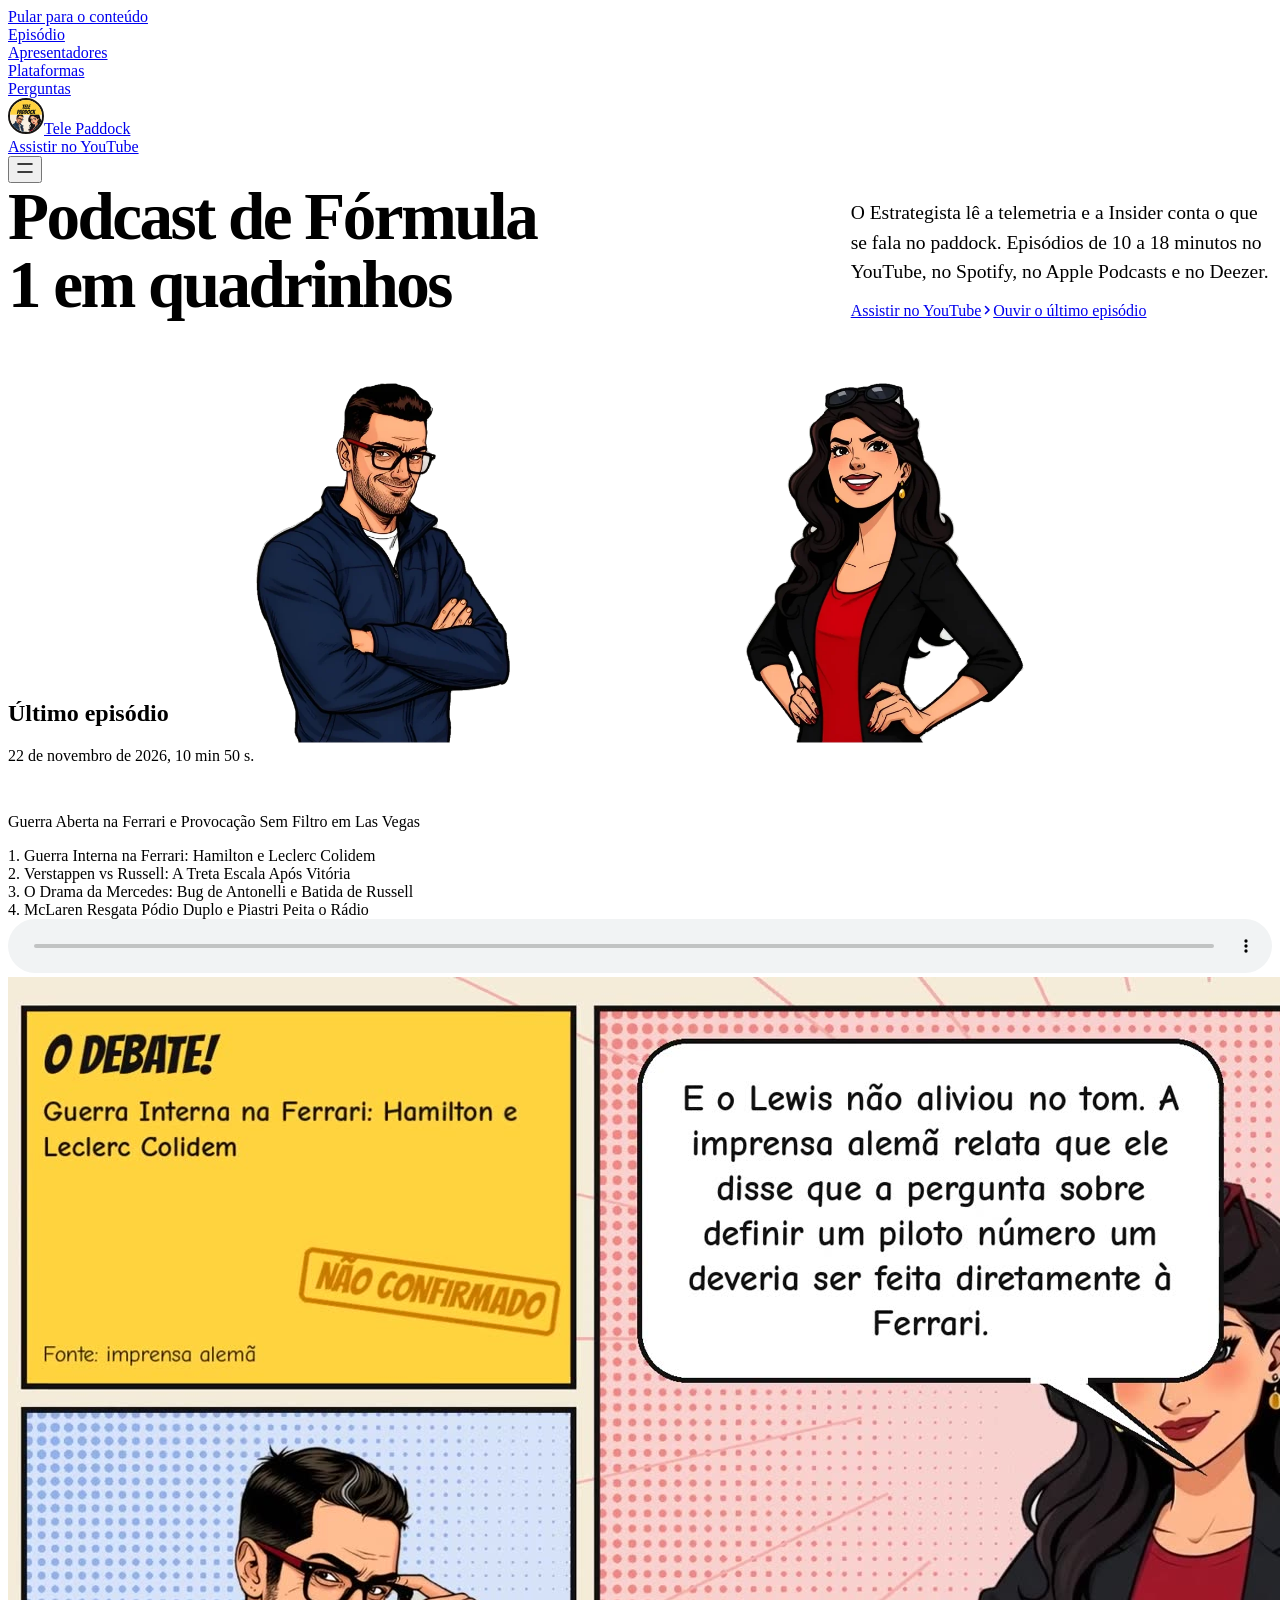
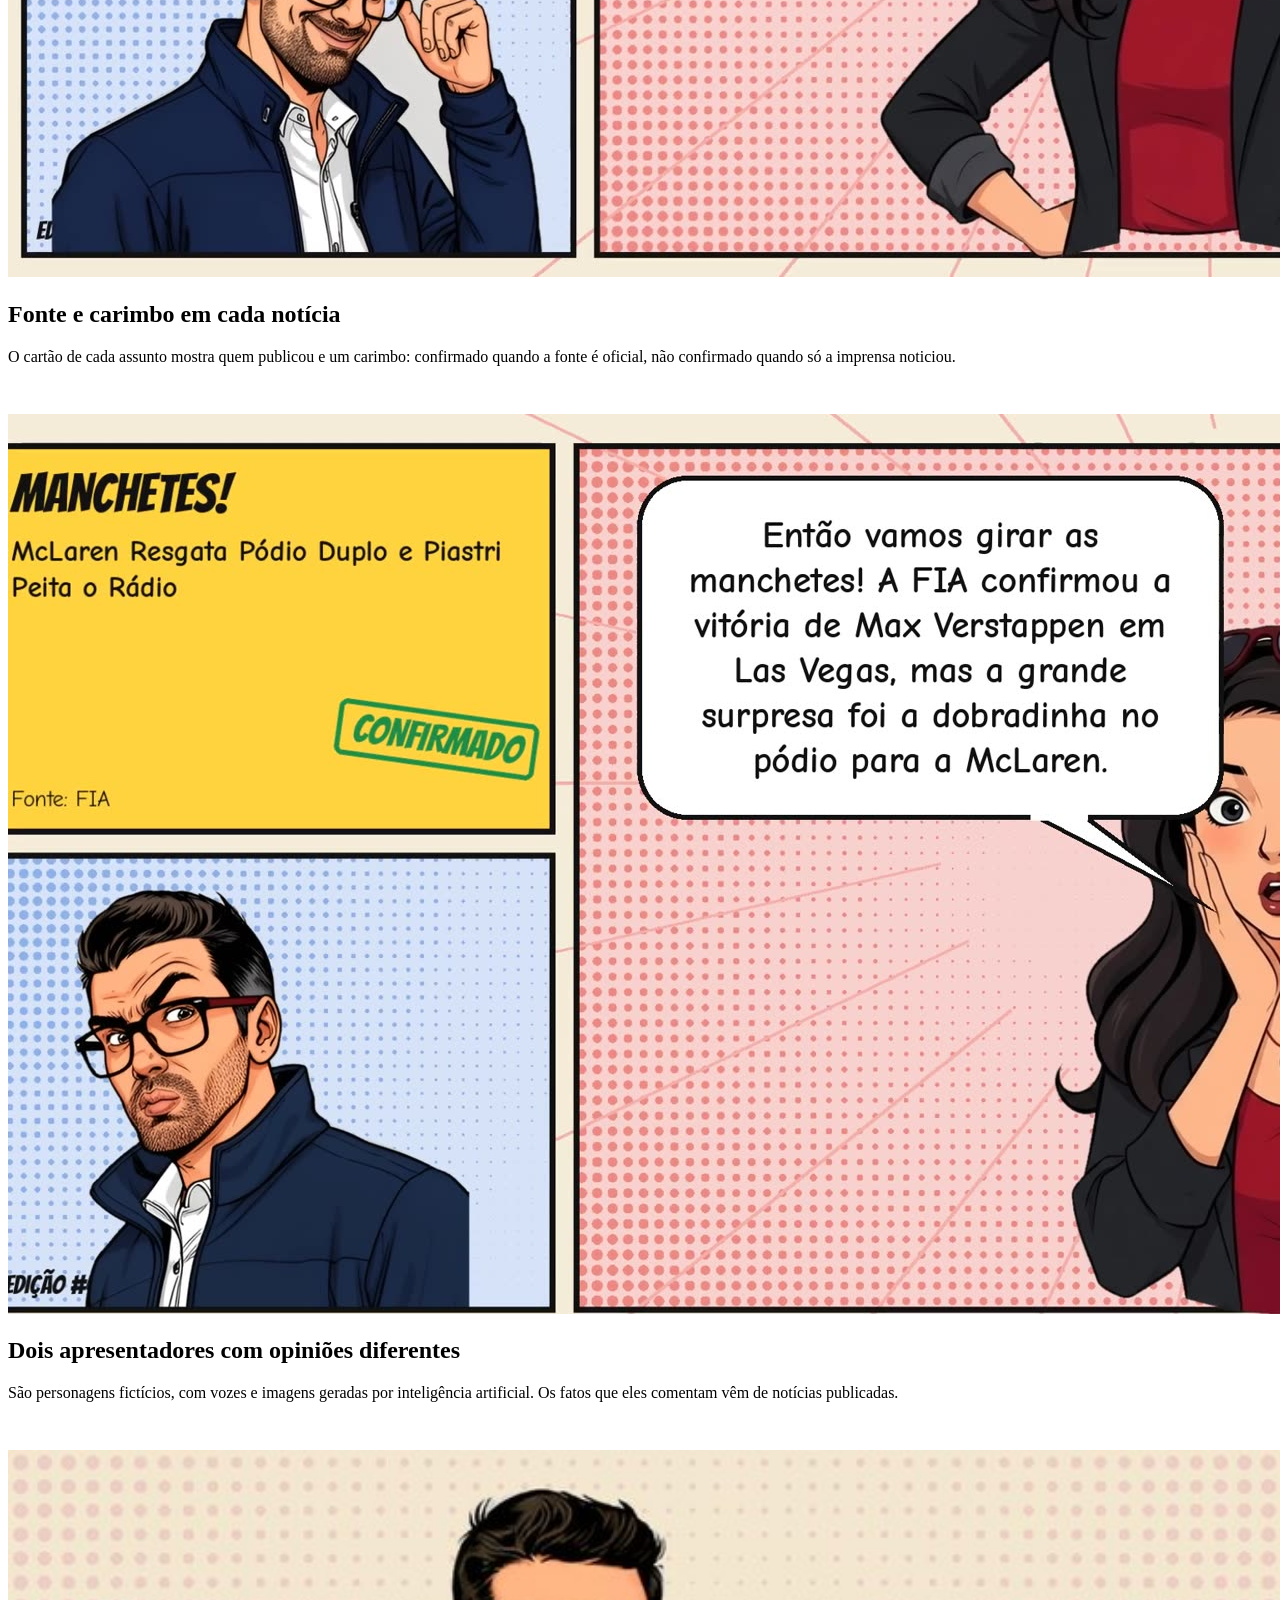
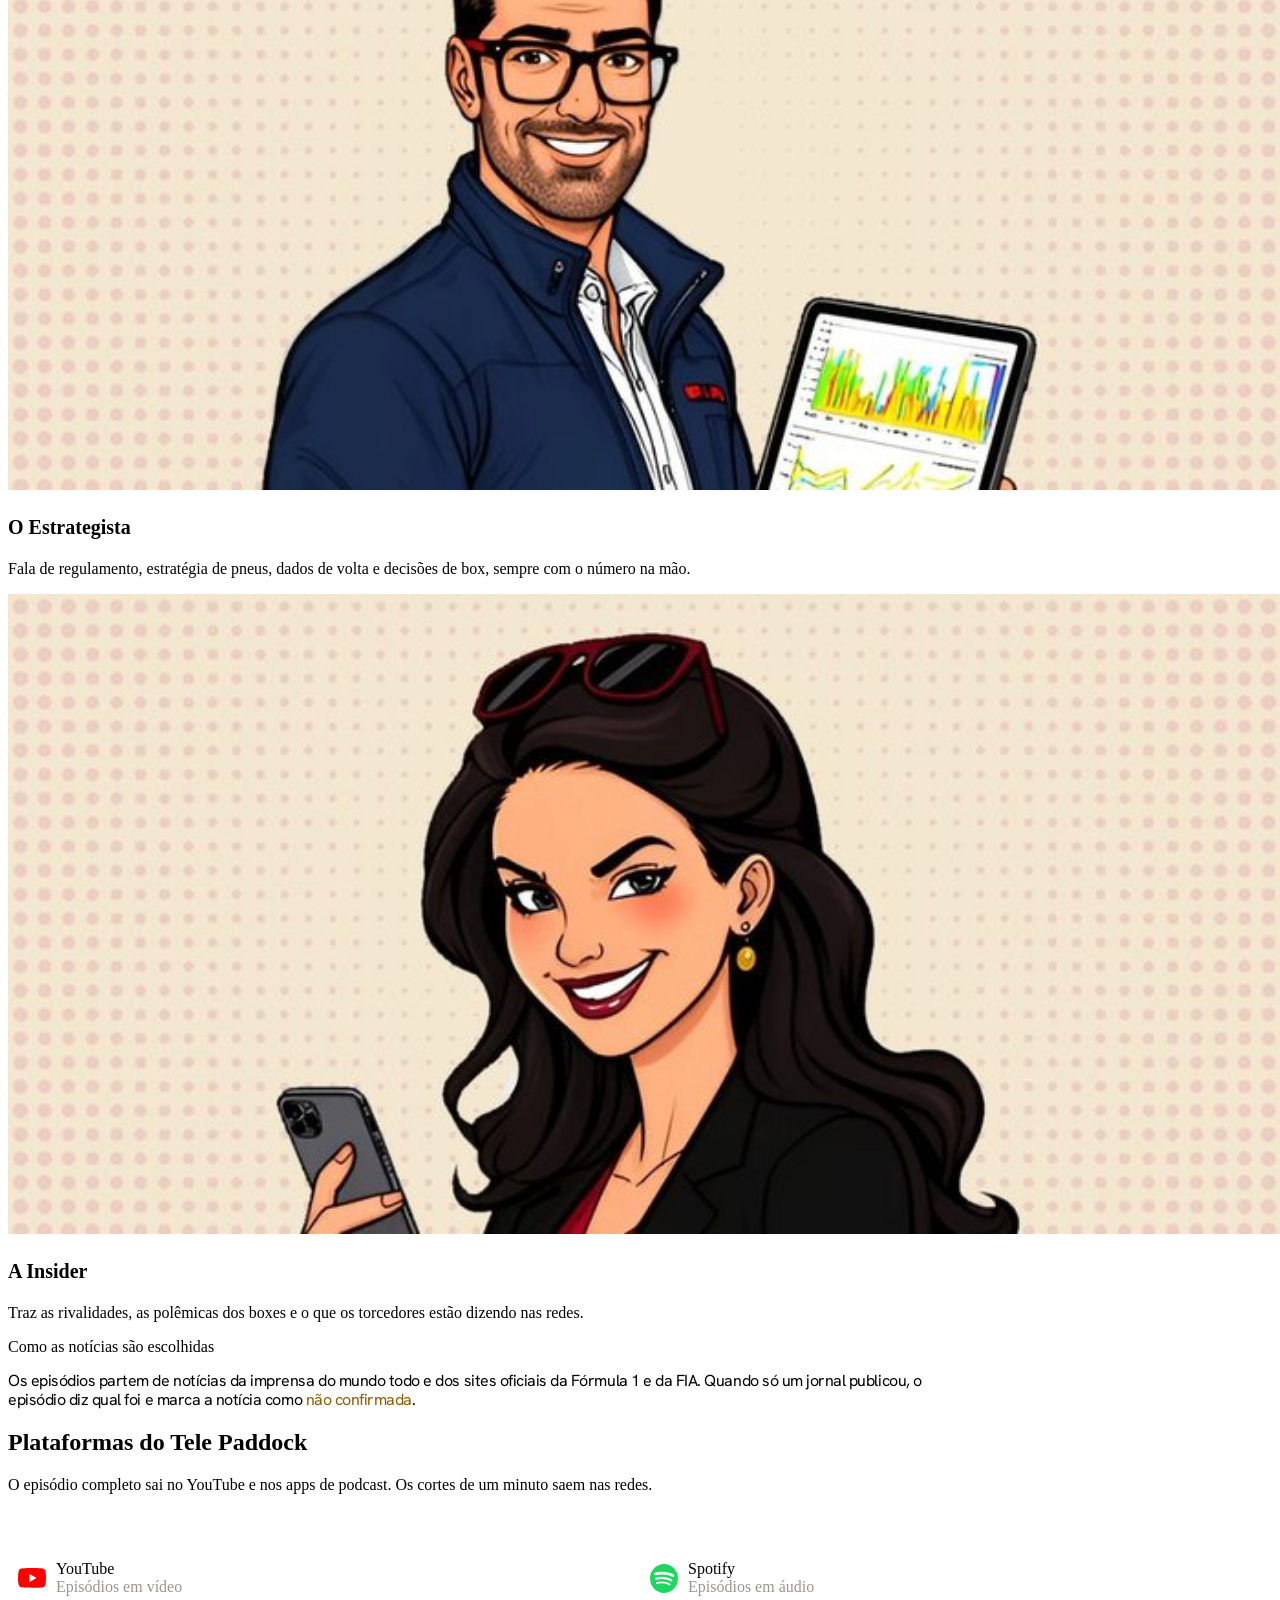
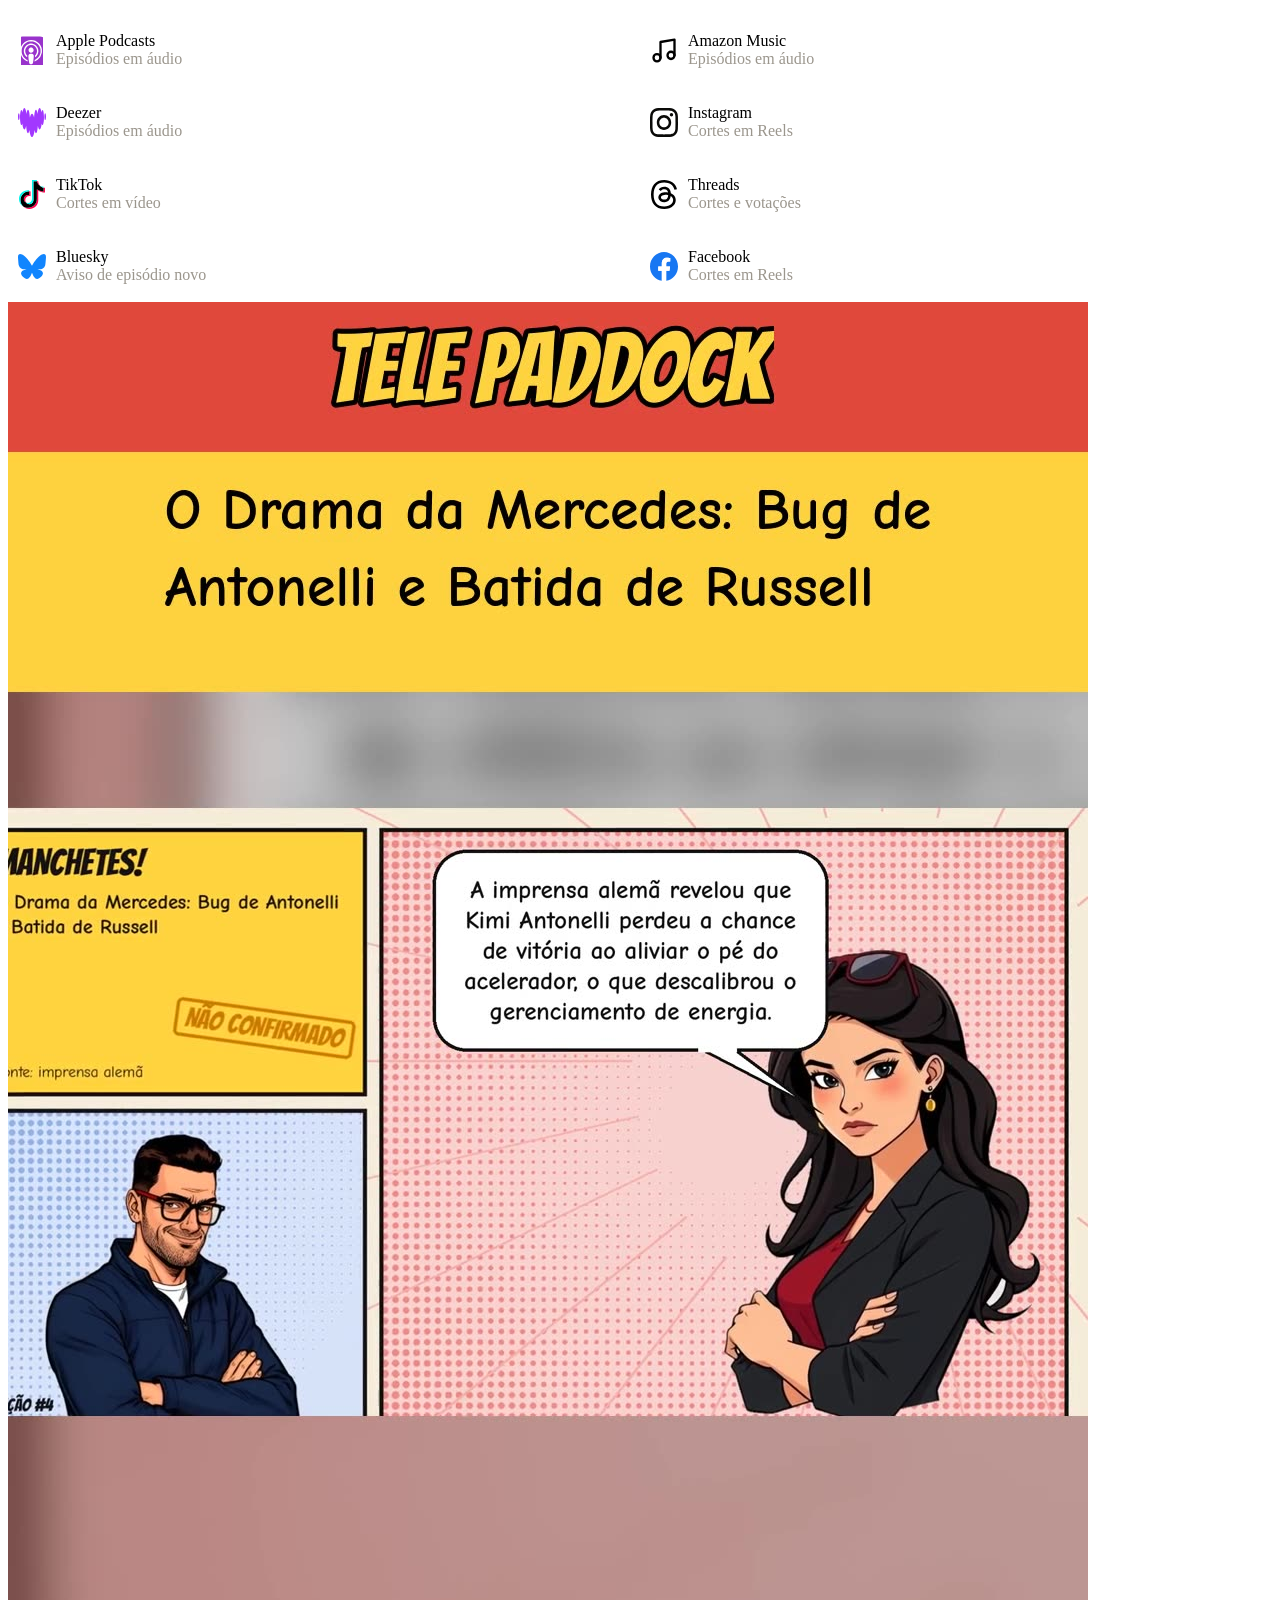
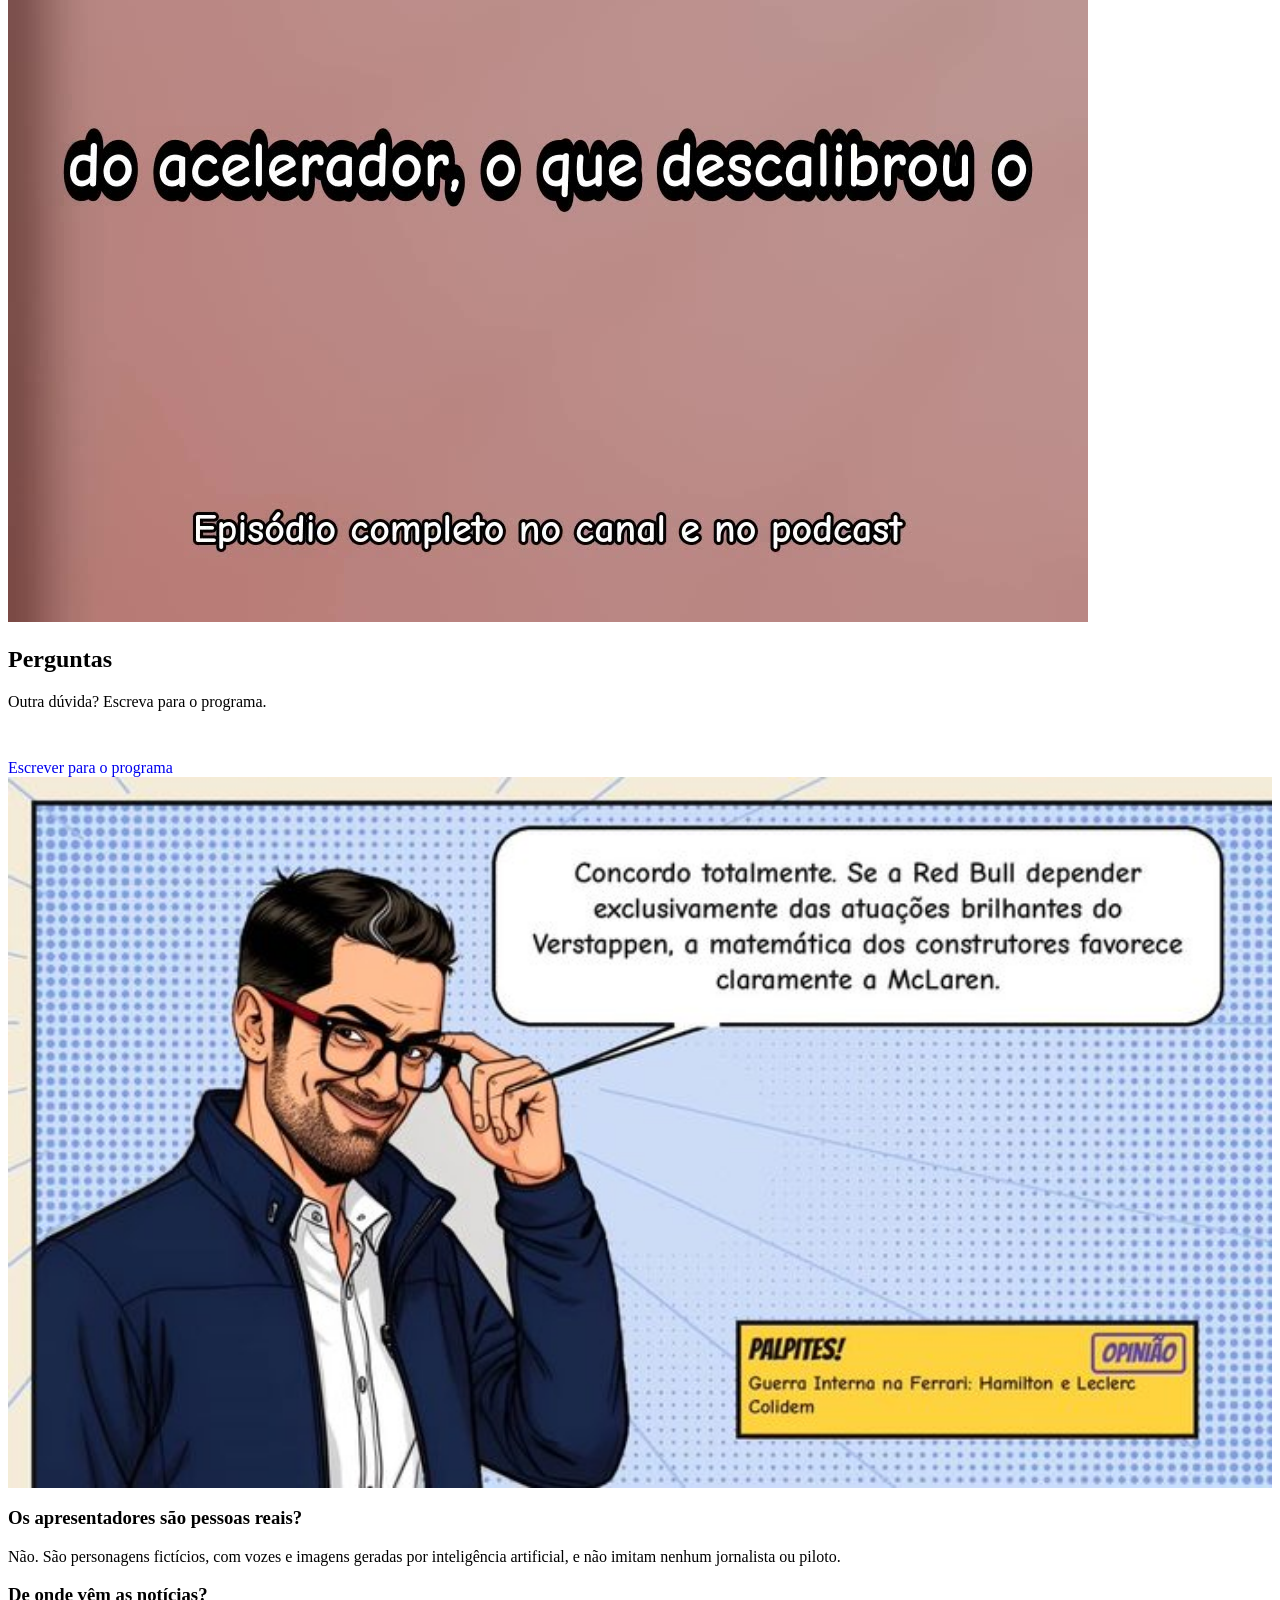
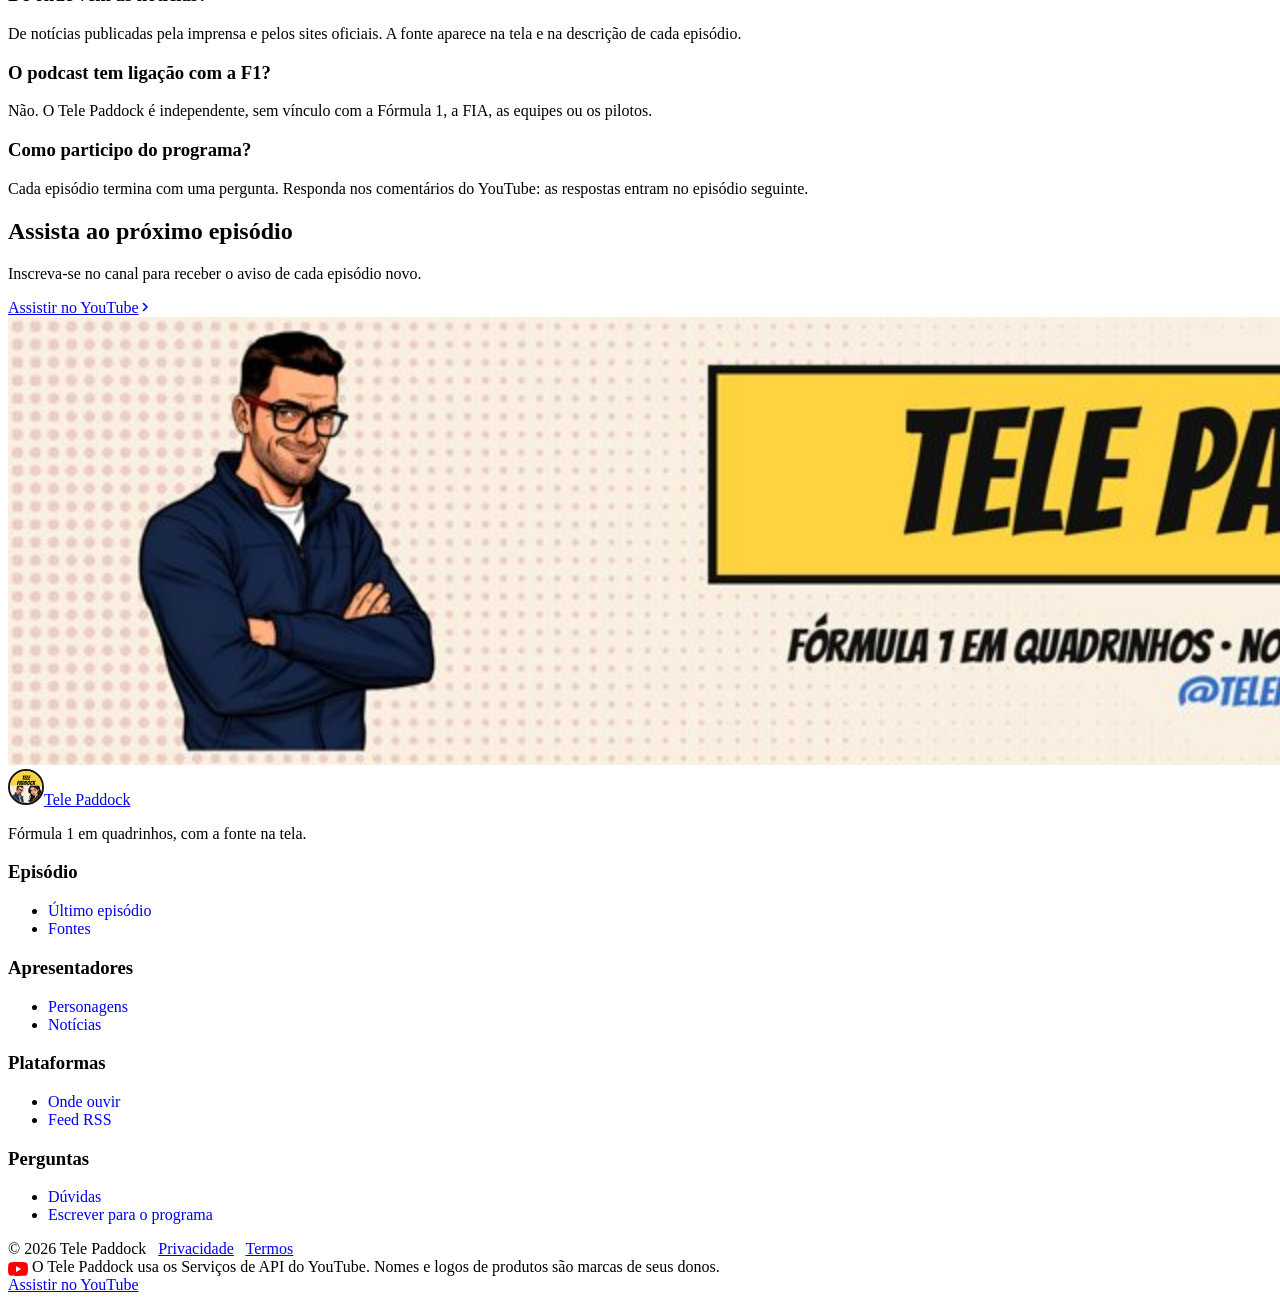
==== commit 55ca5658: "Close banner without cropping; YouTube API Services notice beside the privacy link Claude-Session: h" ====
--- a/index.html
+++ b/index.html
@@ -250,7 +250,7 @@
         <div><h2 id="close-h">Assista ao próximo episódio</h2><p class="t-lead">Inscreva-se no canal para receber o aviso de cada episódio novo.</p></div>
         <a class="btn btn--primary" href="https://www.youtube.com/@telepaddock">Assistir no YouTube<svg class="m-arrow" viewBox="0 0 12 12" aria-hidden="true"><path class="m-arrow__stem" d="M1 6h8"/><path class="m-arrow__head" d="M4.5 2.5 8 6l-3.5 3.5"/></svg></a>
       </div>
-      <div class="close__media"><img src="img/capa.jpg" srcset="img/capa-800.jpg 800w, img/capa.jpg 1640w" sizes="(max-width: 639px) 1640px, (min-width: 1440px) 1280px, 100vw" width="1640" height="624" decoding="async" alt="A faixa amarela com o nome Tele Paddock entre o Estrategista e a Insider" loading="lazy" data-source="client" data-subject="a arte do programa"></div>
+      <div class="close__media"><img src="img/faixa.jpg" srcset="img/faixa-1280.jpg 1280w, img/faixa.jpg 2560w" sizes="(max-width: 639px) 1640px, (min-width: 1440px) 1280px, 100vw" width="2560" height="448" decoding="async" alt="A faixa amarela com o nome Tele Paddock entre o Estrategista e a Insider" loading="lazy" data-source="client" data-subject="a arte do programa"></div>
     </div>
     <div class="closing__links">
       <div class="grid">
@@ -266,7 +266,7 @@
       <div class="footer__legal">
         <span>&copy; 2026 Tele Paddock &nbsp; <a href="privacy.html">Privacidade</a> &nbsp; <a href="terms.html">Termos</a></span>
         <div class="socials"></div>
-        <span class="credits">Nomes e logos de produtos são marcas de seus donos</span>
+        <span class="credits"><img class="ic" src="assets/icons/youtube.svg" alt="" width="20" height="14" loading="lazy" style="--ic-s: 14px"> O Tele Paddock usa os Serviços de API do YouTube. Nomes e logos de produtos são marcas de seus donos.</span>
       </div>
     </div>
   </div>
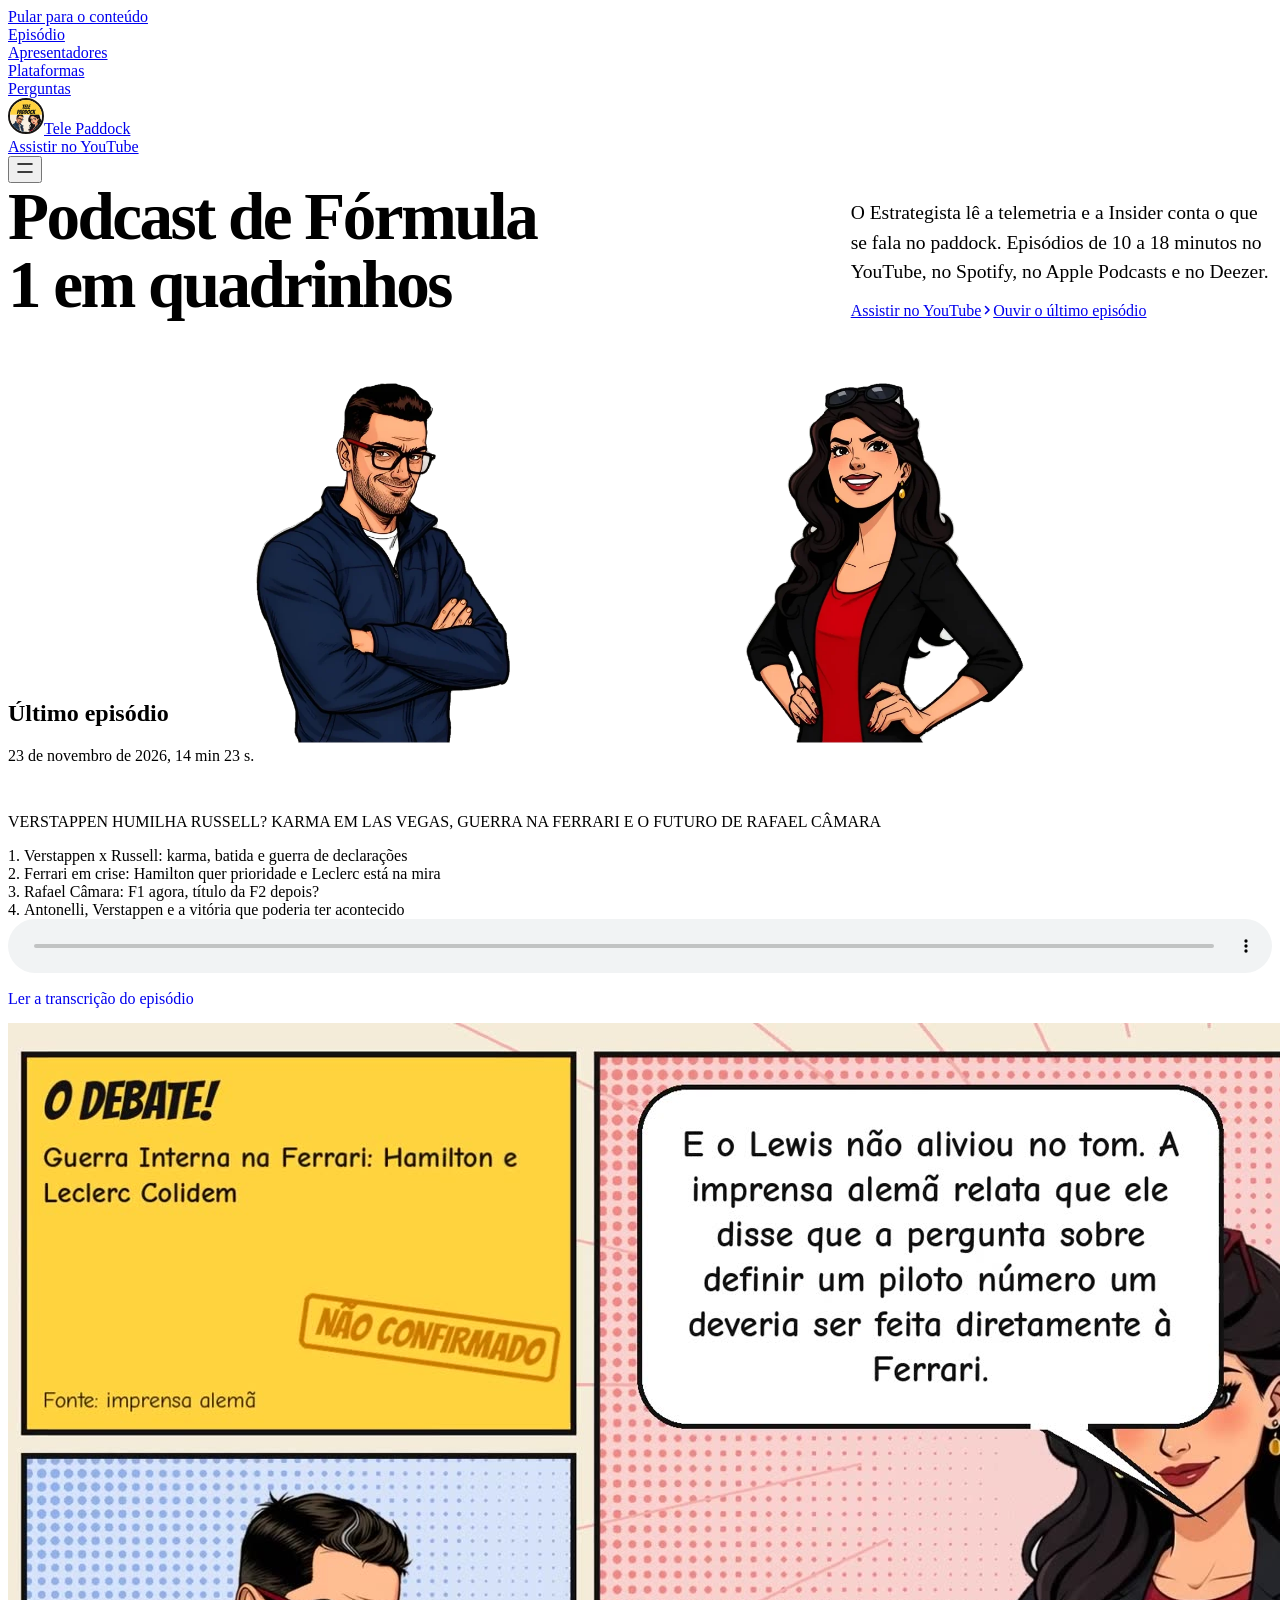
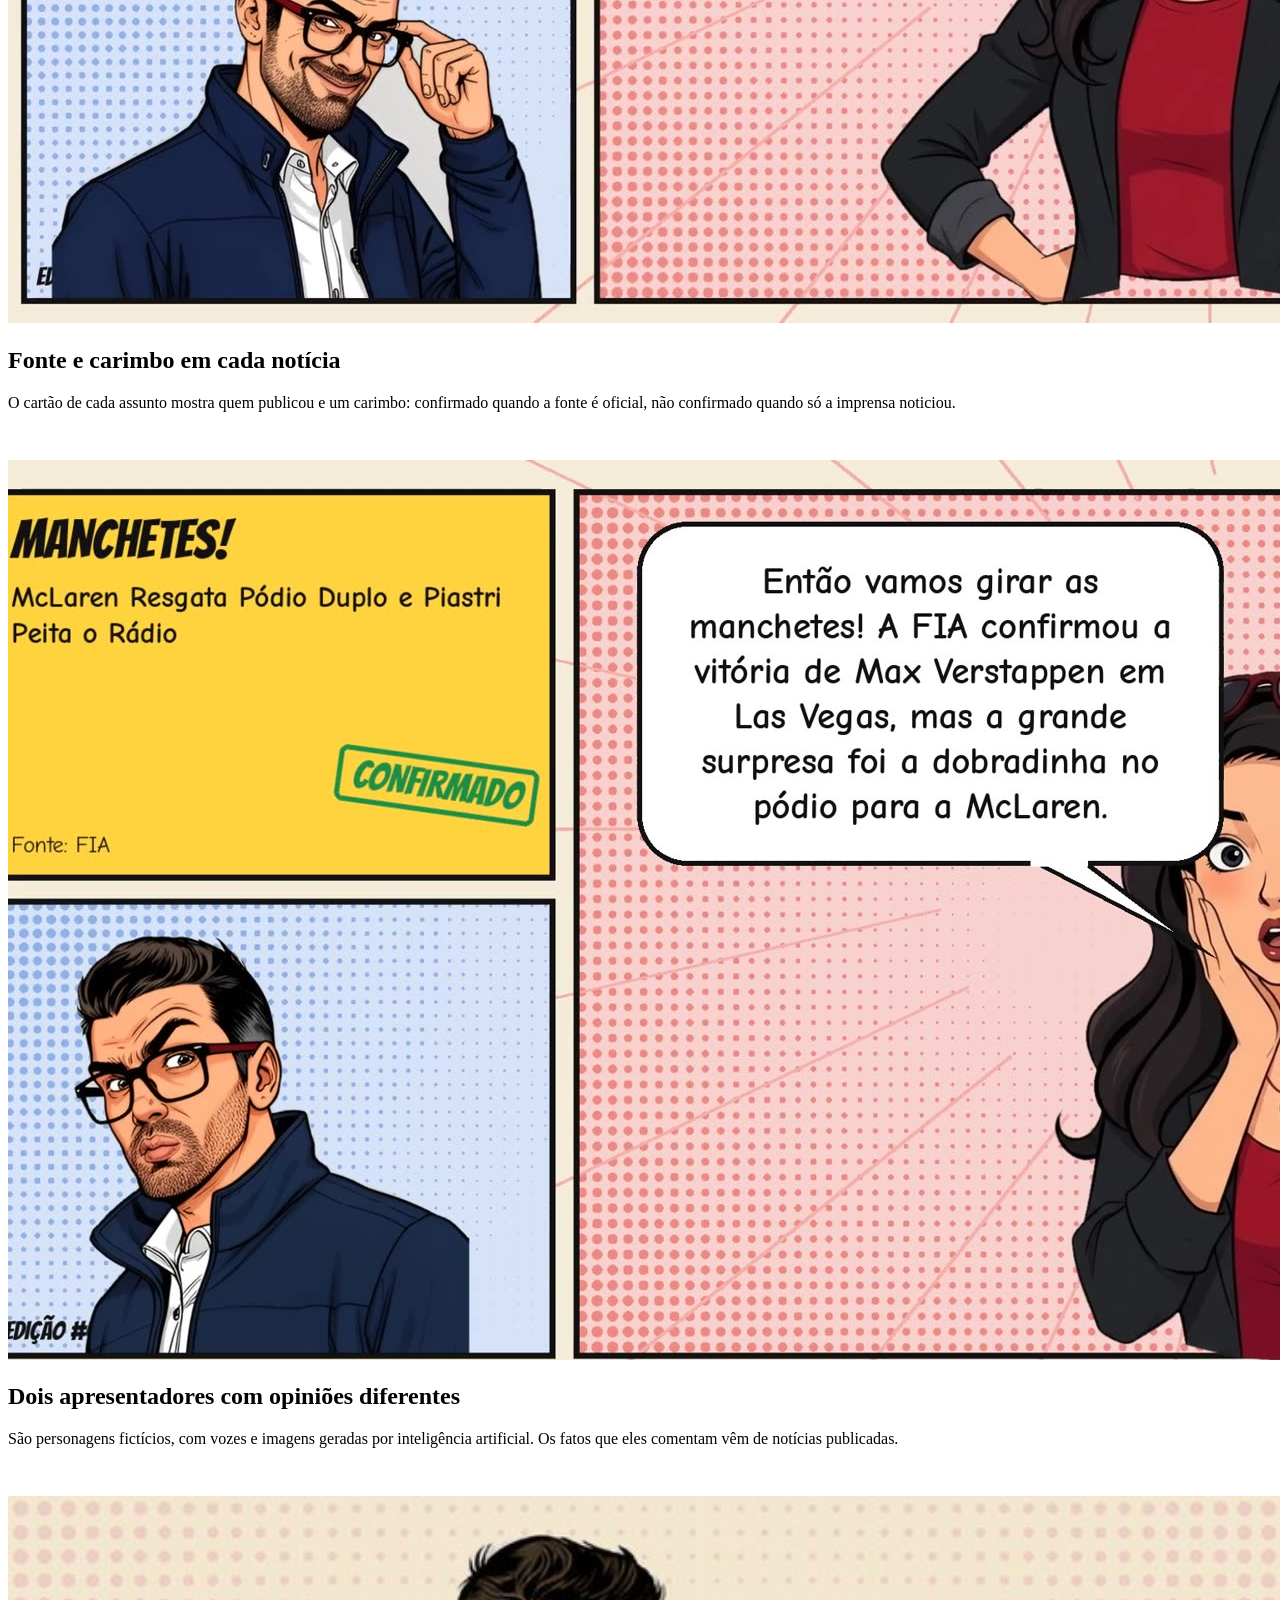
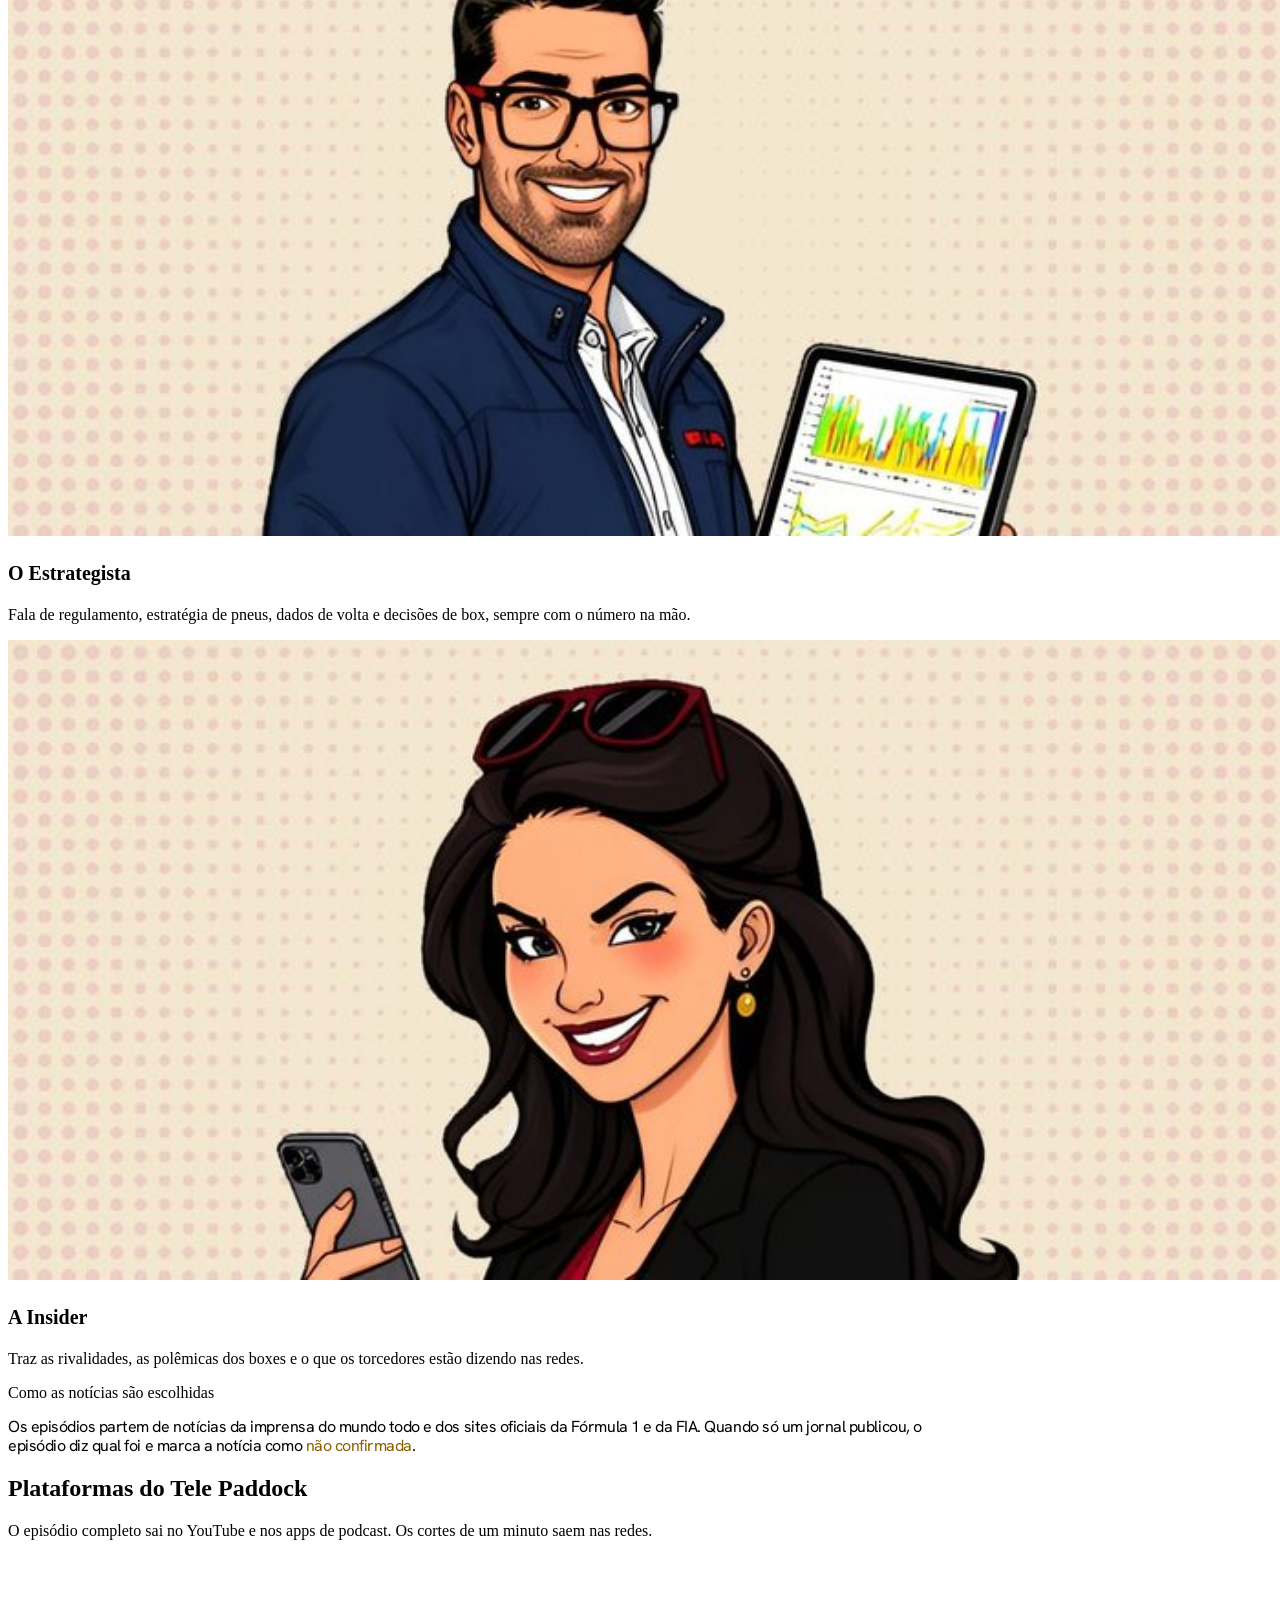
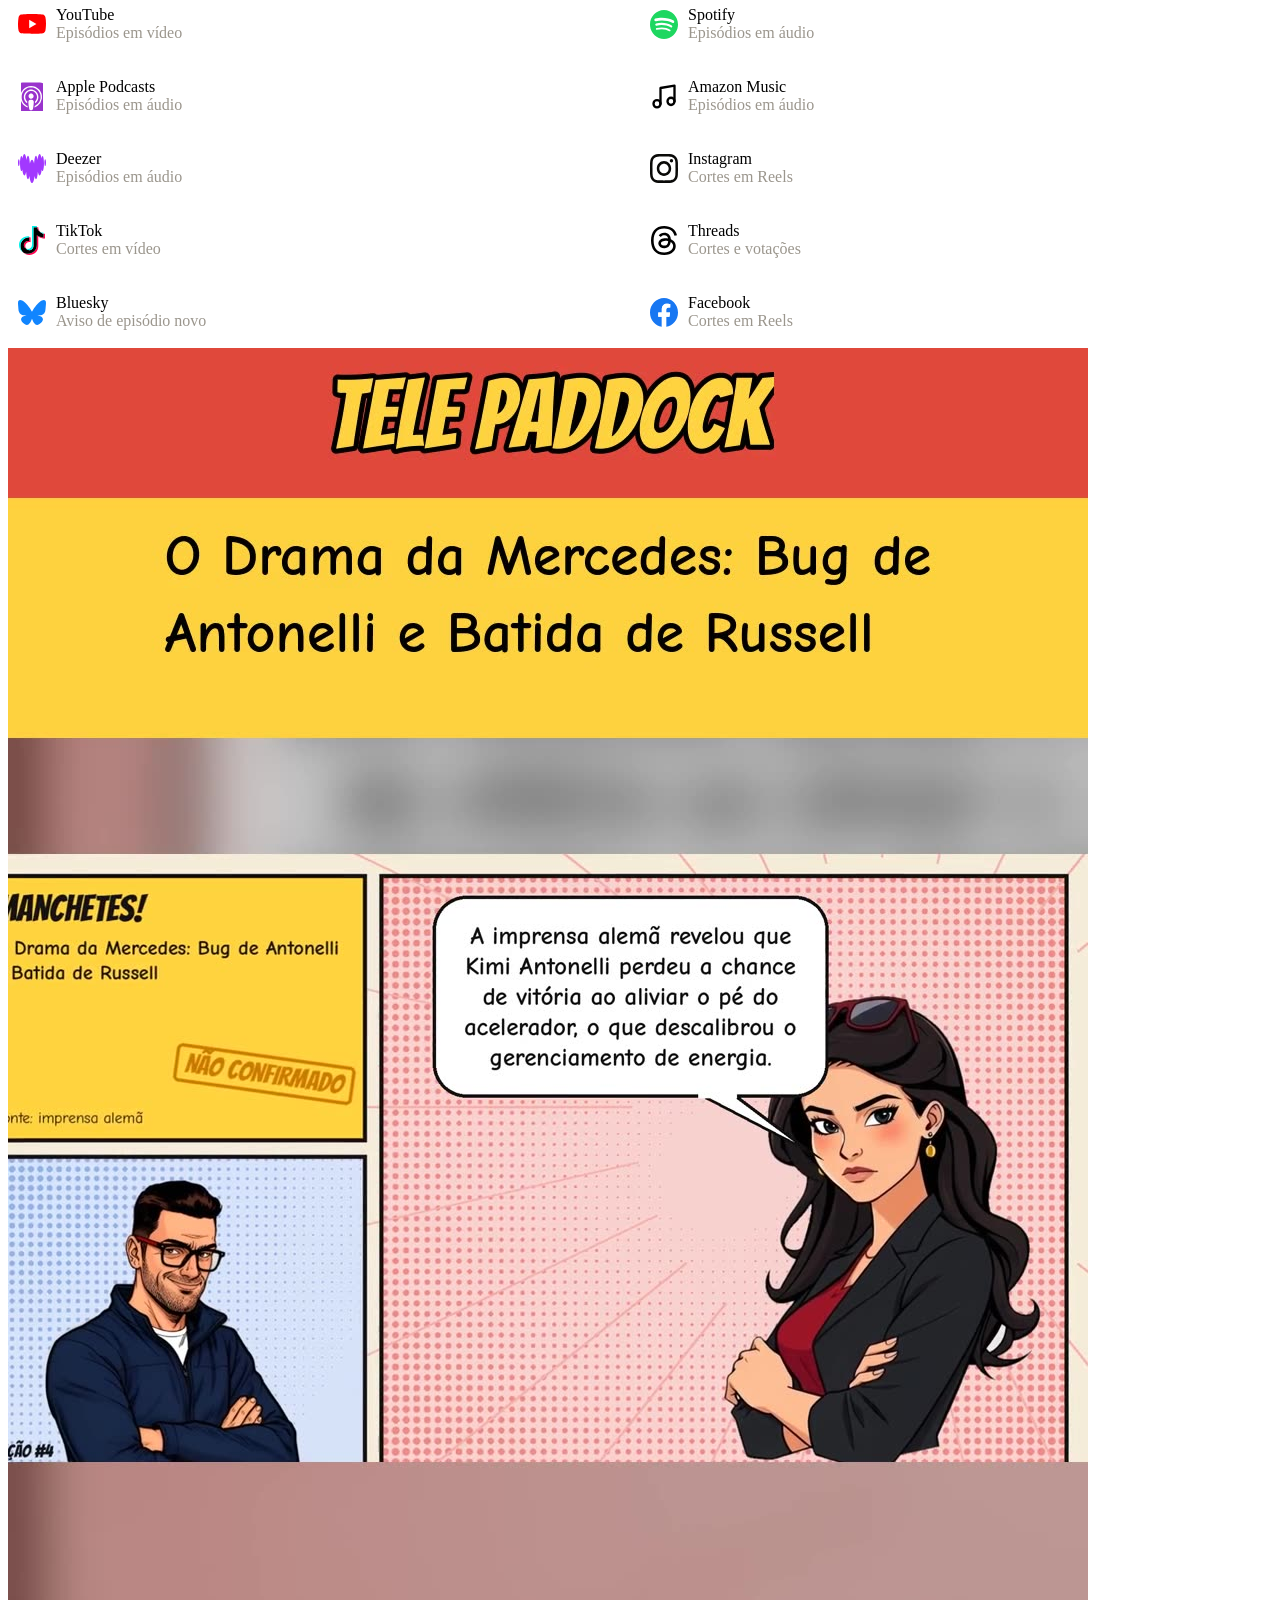
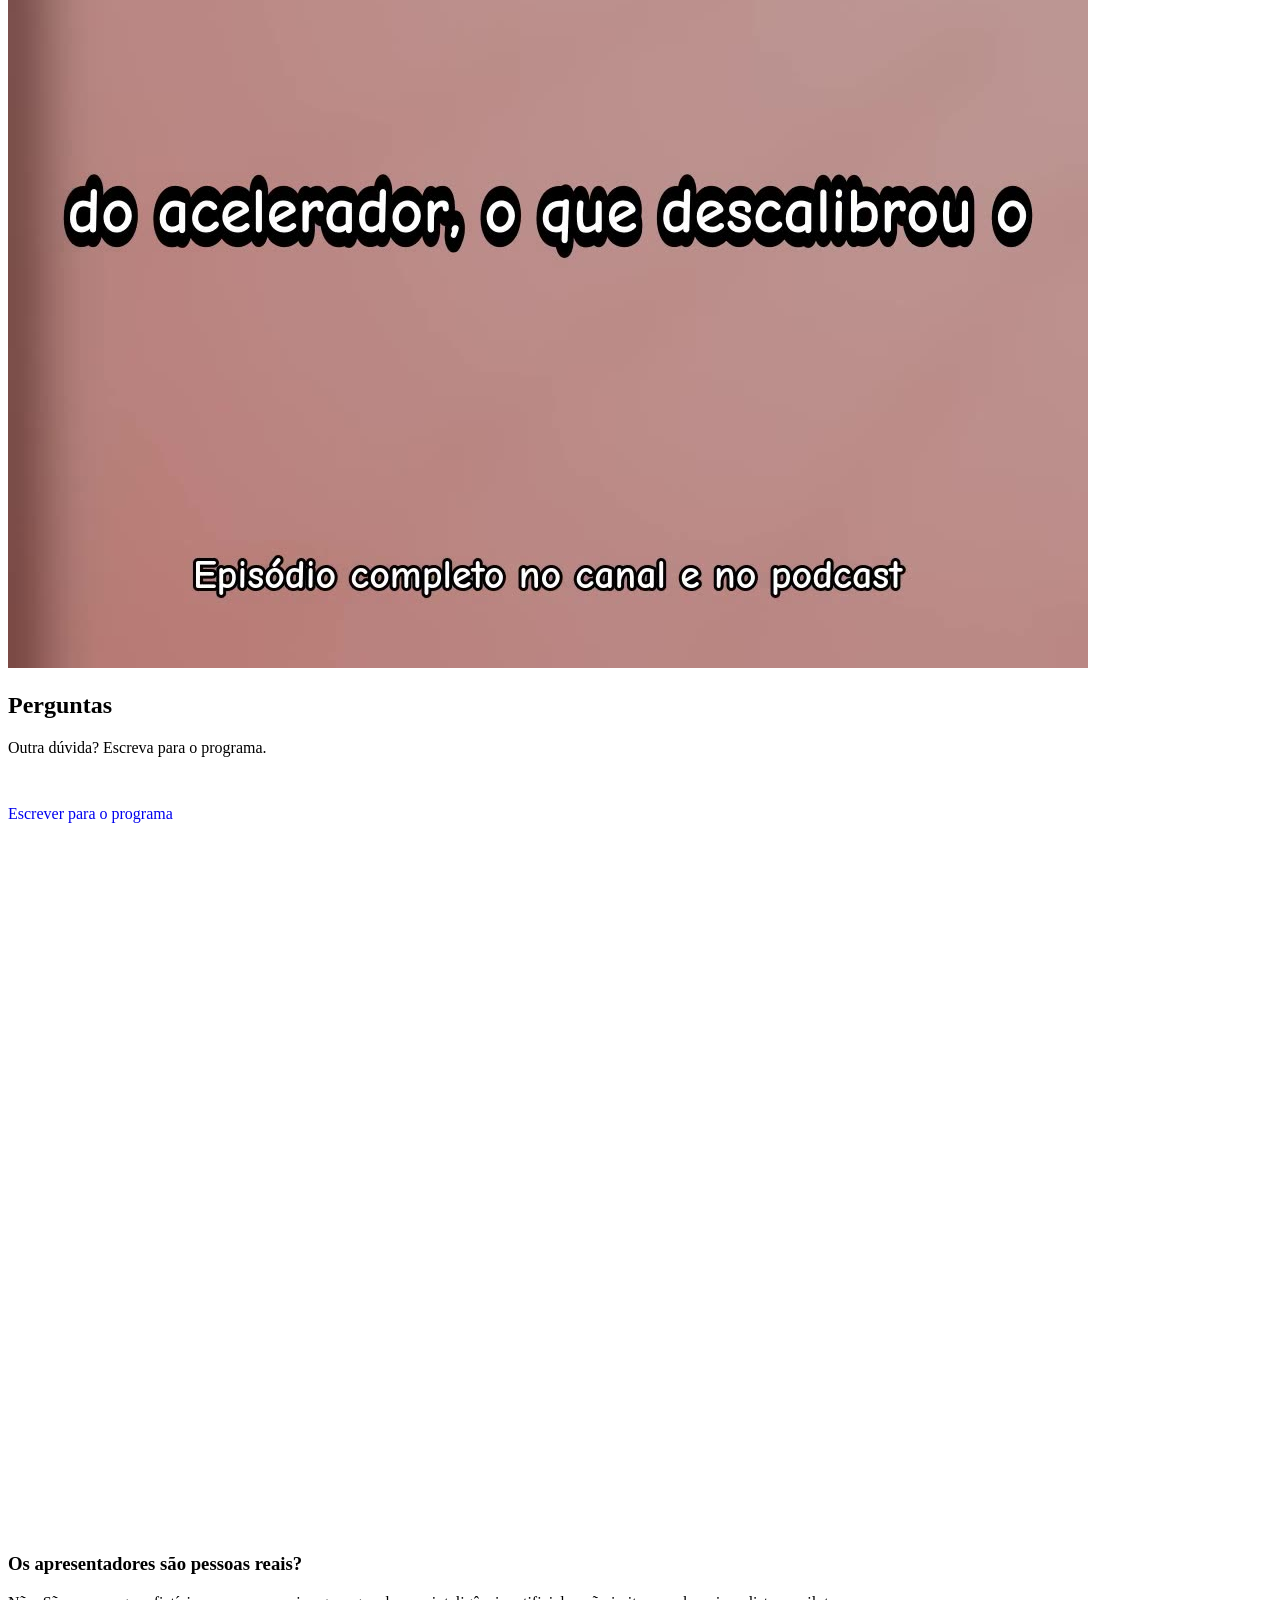
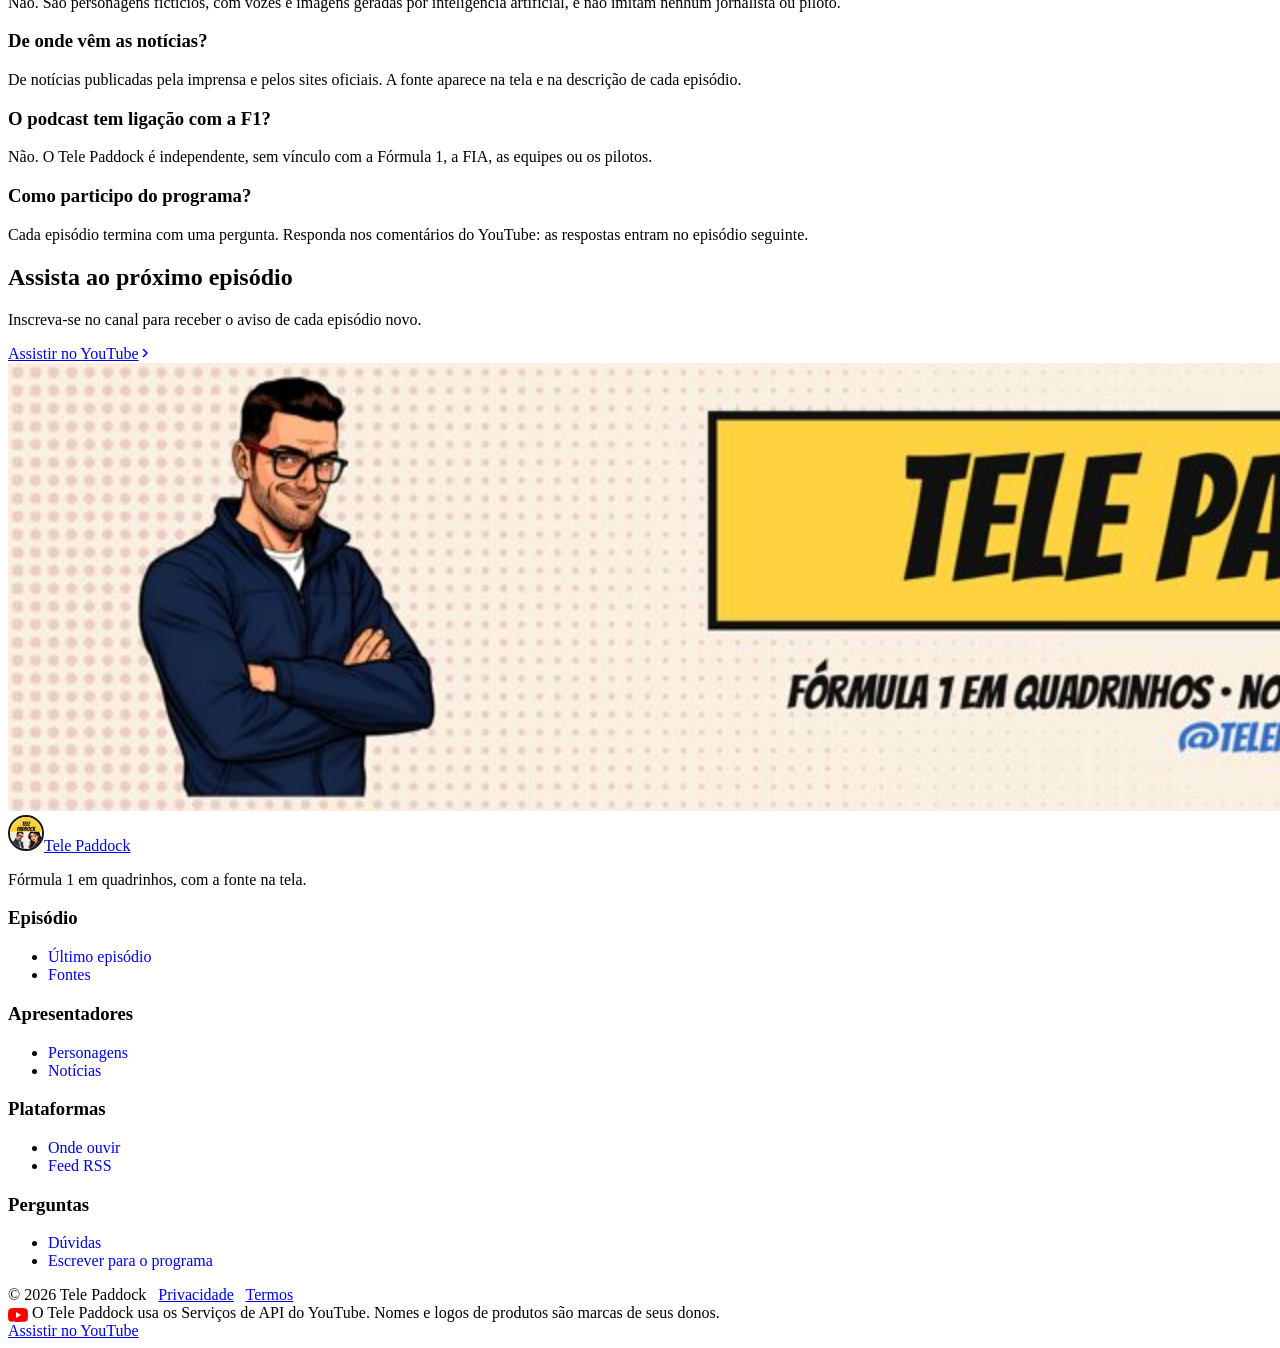
==== commit 56ad9728: "Home: link to the latest episode's transcript page; fallback copy for episode 5 Claude-Session: http" ====
--- a/index.html
+++ b/index.html
@@ -46,6 +46,7 @@
 <style>
   .nav__logo img { width: 32px; height: 32px; border-radius: 50%; border: 2px solid var(--p-ink); }
   .ep__audio { width: 100%; margin-top: var(--s-5); }
+  .ep__page { display: inline-flex; align-items: center; min-height: 44px; margin-top: var(--s-3); }
   .ep__topics { margin: var(--s-4) 0 0; padding: 0; list-style-position: inside; }
   .ep__topics li { margin: var(--s-1) 0; }
   .ouvir__grid { list-style: none; margin: 0; padding: 0; display: grid; grid-template-columns: repeat(4, minmax(0, 1fr)); gap: var(--s-5); }
@@ -136,16 +137,17 @@
         <div class="span-5">
           <div class="section-head">
             <h2 id="episodio-h">Último episódio</h2>
-            <p class="muted" data-ep-meta>22 de novembro de 2026, 10 min 50 s.</p>
+            <p class="muted" data-ep-meta>23 de novembro de 2026, 14 min 23 s.</p>
           </div>
-          <p class="t-lead" data-ep-title>Guerra Aberta na Ferrari e Provocação Sem Filtro em Las Vegas</p>
+          <p class="t-lead" data-ep-title>VERSTAPPEN HUMILHA RUSSELL? KARMA EM LAS VEGAS, GUERRA NA FERRARI E O FUTURO DE RAFAEL CÂMARA</p>
           <ol class="ep__topics" data-ep-topics>
-            <li>Guerra Interna na Ferrari: Hamilton e Leclerc Colidem</li>
-            <li>Verstappen vs Russell: A Treta Escala Após Vitória</li>
-            <li>O Drama da Mercedes: Bug de Antonelli e Batida de Russell</li>
-            <li>McLaren Resgata Pódio Duplo e Piastri Peita o Rádio</li>
+            <li>Verstappen x Russell: karma, batida e guerra de declarações</li>
+            <li>Ferrari em crise: Hamilton quer prioridade e Leclerc está na mira</li>
+            <li>Rafael Câmara: F1 agora, título da F2 depois?</li>
+            <li>Antonelli, Verstappen e a vitória que poderia ter acontecido</li>
           </ol>
-          <audio class="ep__audio" controls preload="none" src="episodes/4-10.mp3" data-ep-audio aria-label="Ouvir o episódio"></audio>
+          <audio class="ep__audio" controls preload="none" src="episodes/5-11.mp3" data-ep-audio aria-label="Ouvir o episódio"></audio>
+          <a class="link ep__page" href="episodios/002-verstappen-humilha-russell-karma-em-las-vegas-guerra-na-ferr.html" data-ep-page>Ler a transcrição do episódio</a>
         </div>
         <div class="frame frame--photo frame--split span-6 start-7">
           <img class="frame__img" src="img/estudio-debate.jpg" srcset="img/estudio-debate-800.jpg 800w, img/estudio-debate.jpg 1600w" sizes="(max-width: 639px) 1600px, (min-width: 1024px) 900px, 100vw" width="1600" height="900" decoding="async" alt="Quadro do episódio: a Insider fala em um balão sobre a Ferrari enquanto o Estrategista ajeita os óculos, ao lado do cartão do debate" loading="lazy" data-source="client" data-subject="um quadro do episódio">
@@ -298,6 +300,8 @@
       }
       const url = item.querySelector("enclosure")?.getAttribute("url");
       if (url) document.querySelector("[data-ep-audio]").src = url;
+      const page = text("link");
+      if (page) document.querySelector("[data-ep-page]").href = page;
     }
   } catch { /* the static episode stays */ }
 </script>
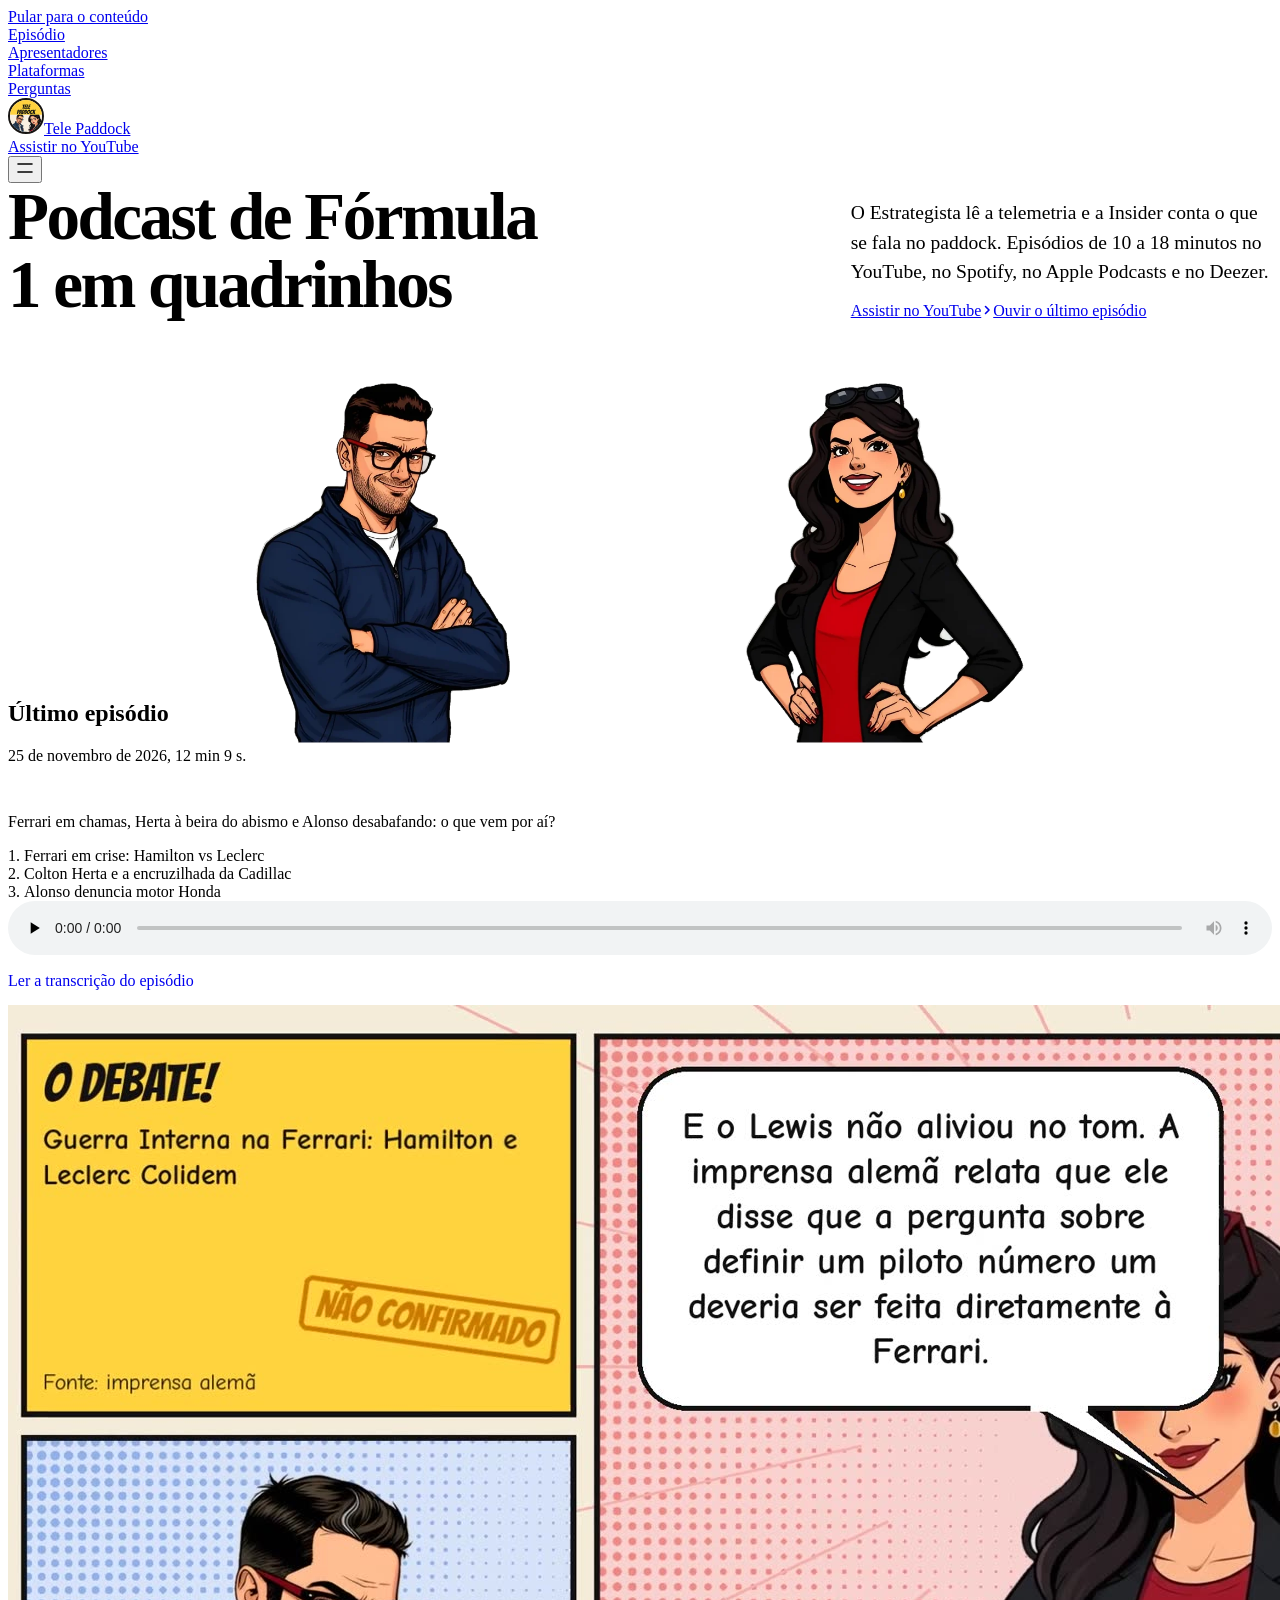
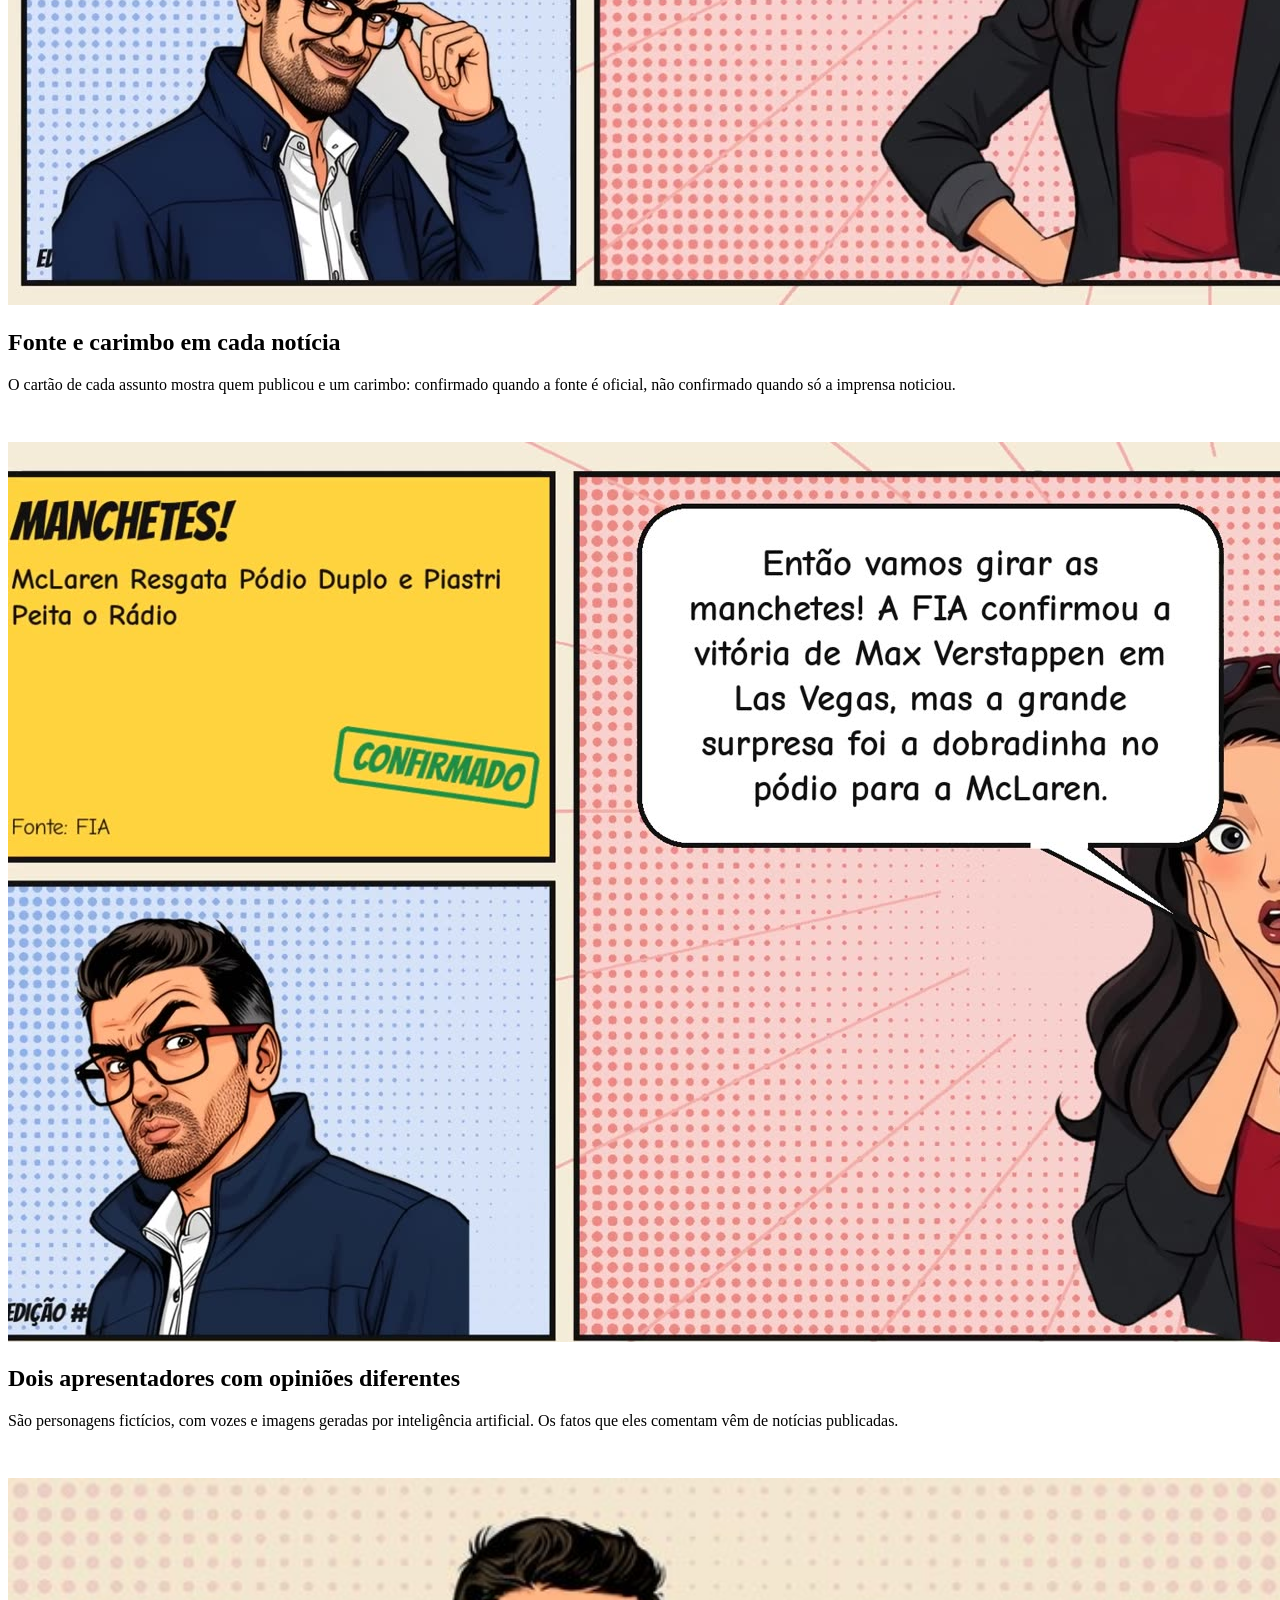
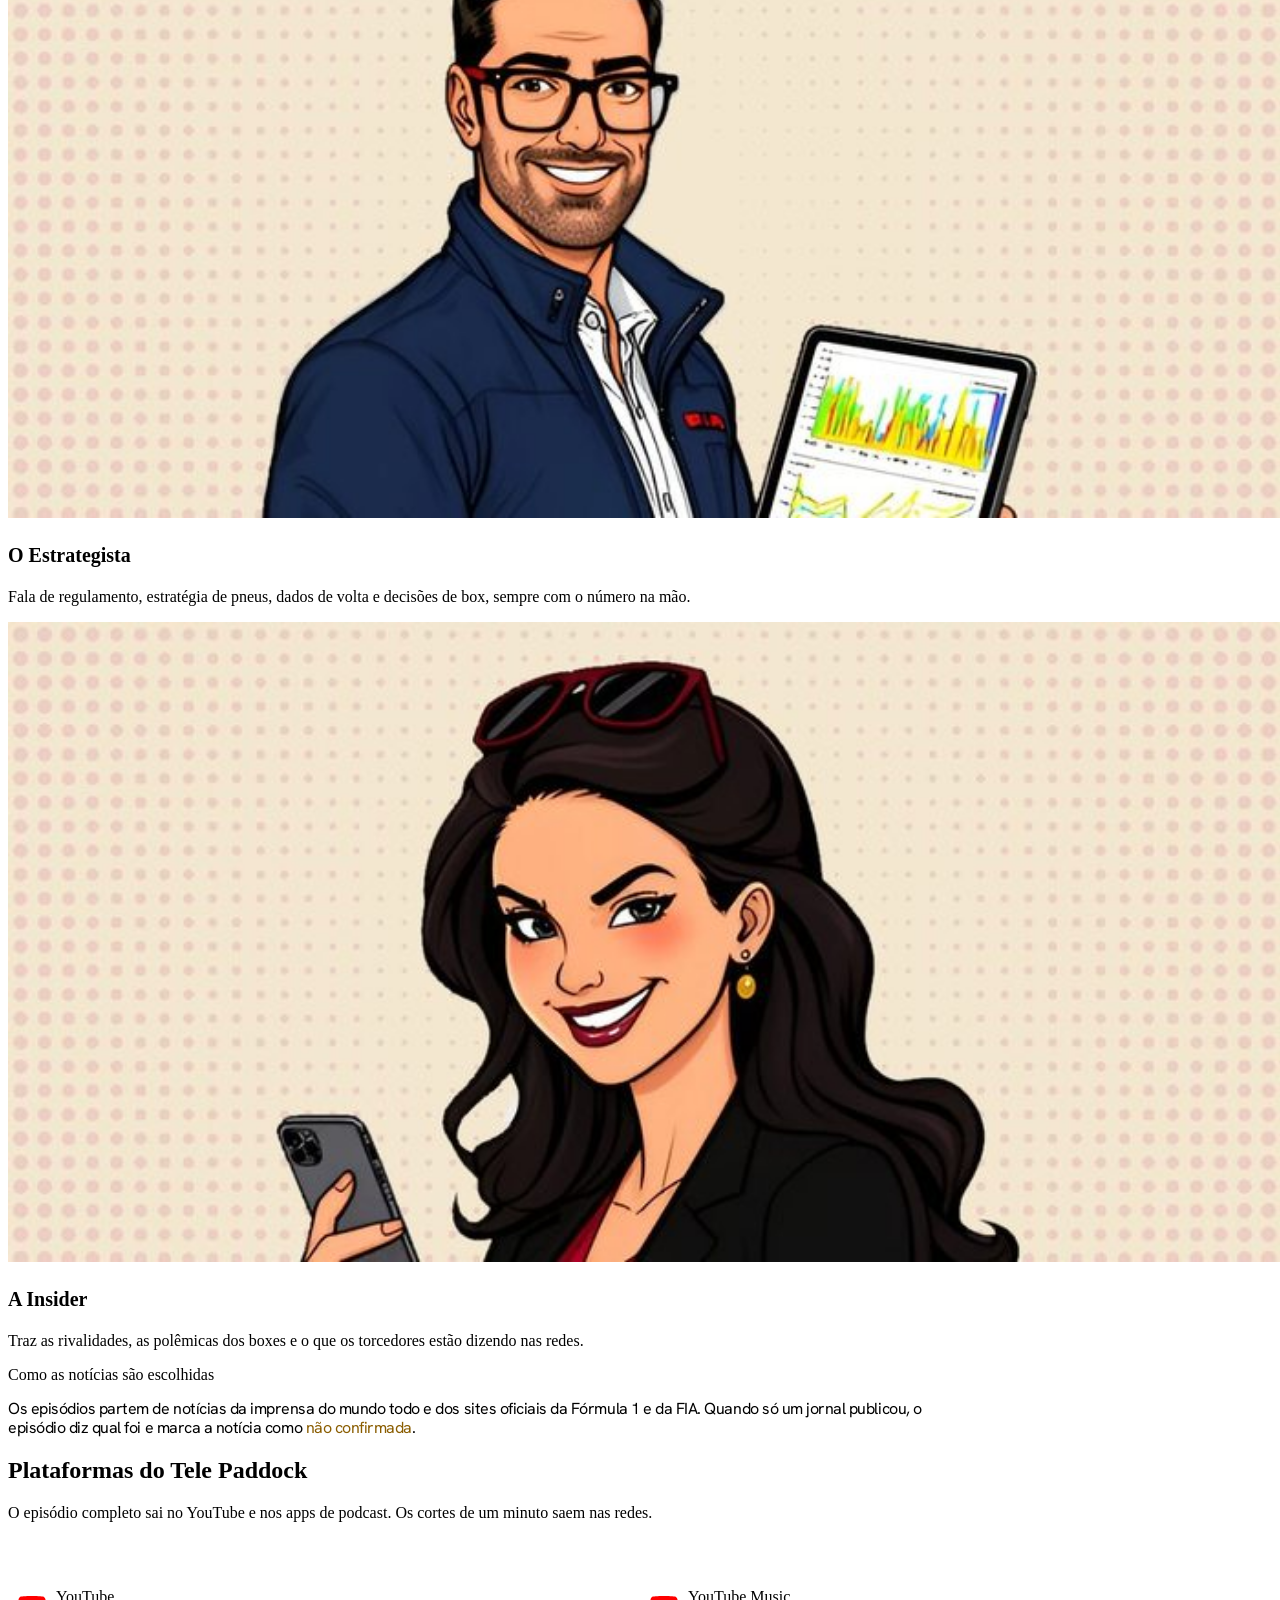
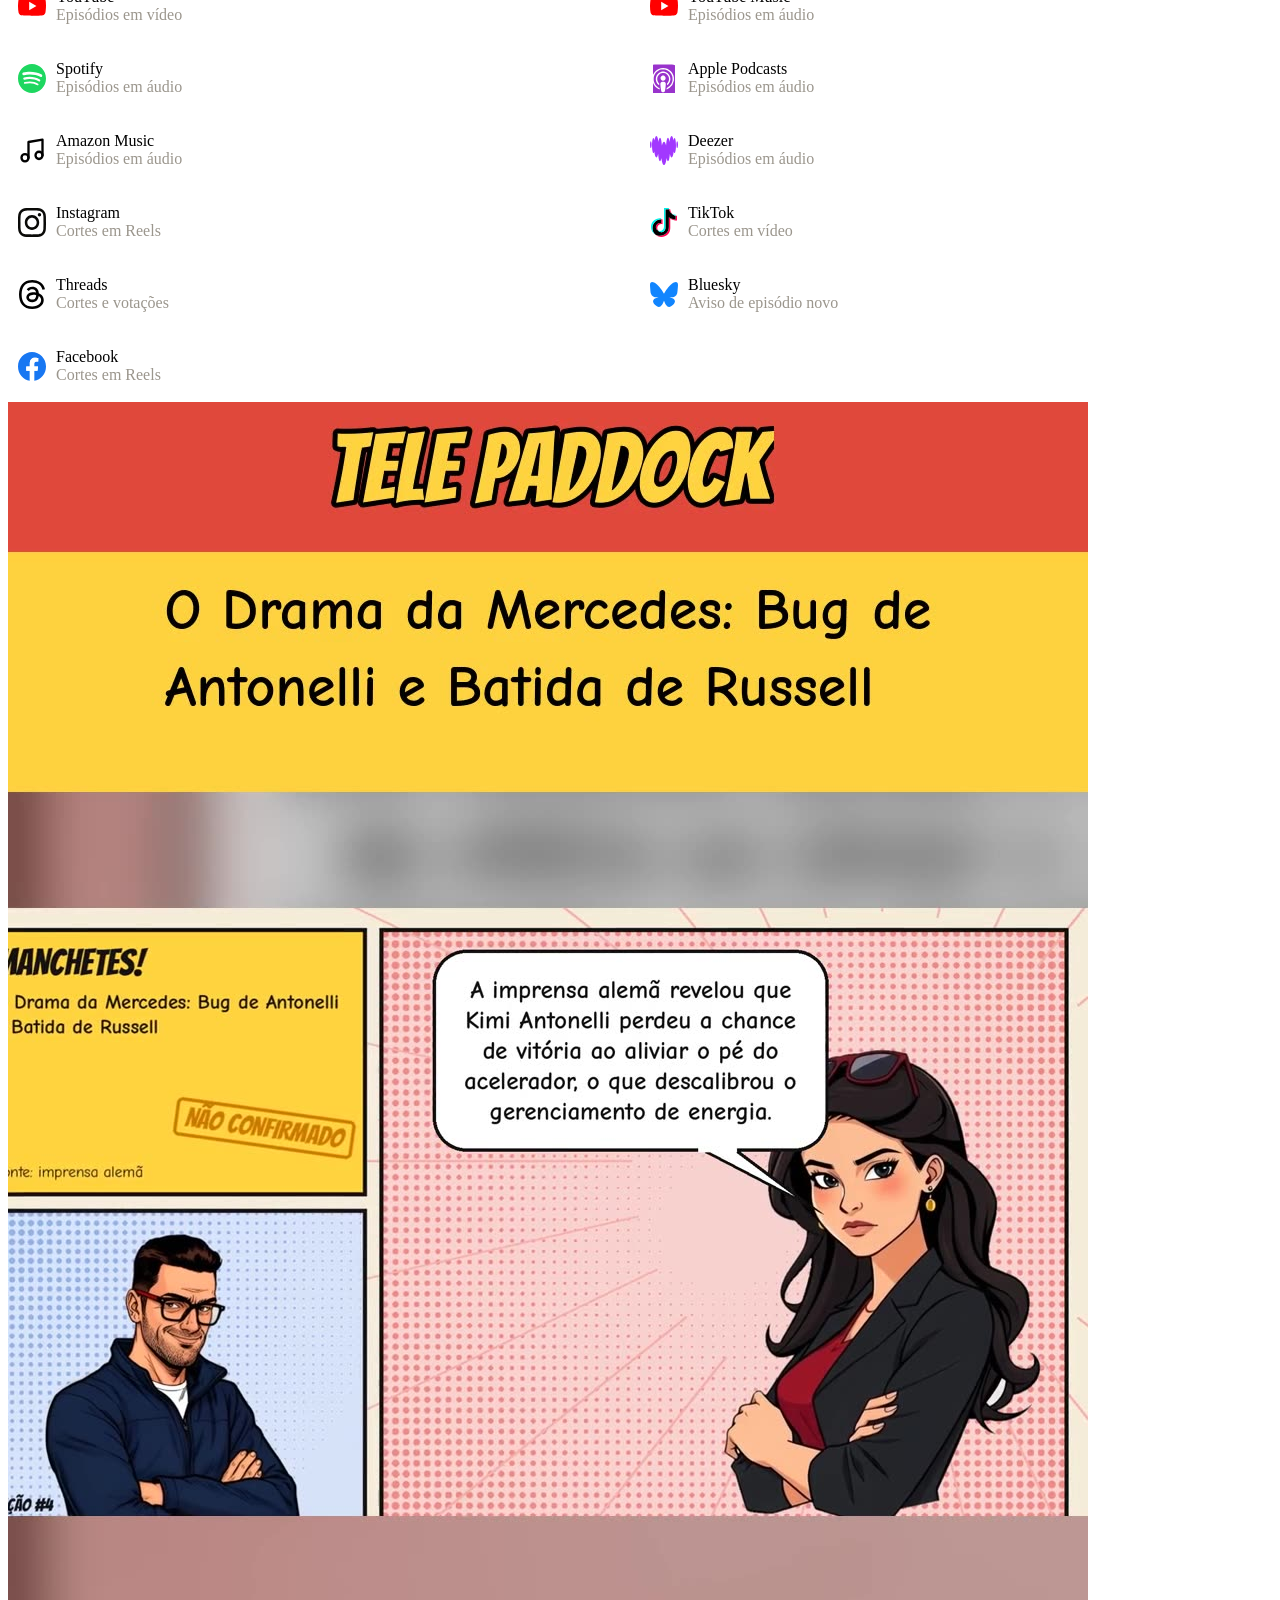
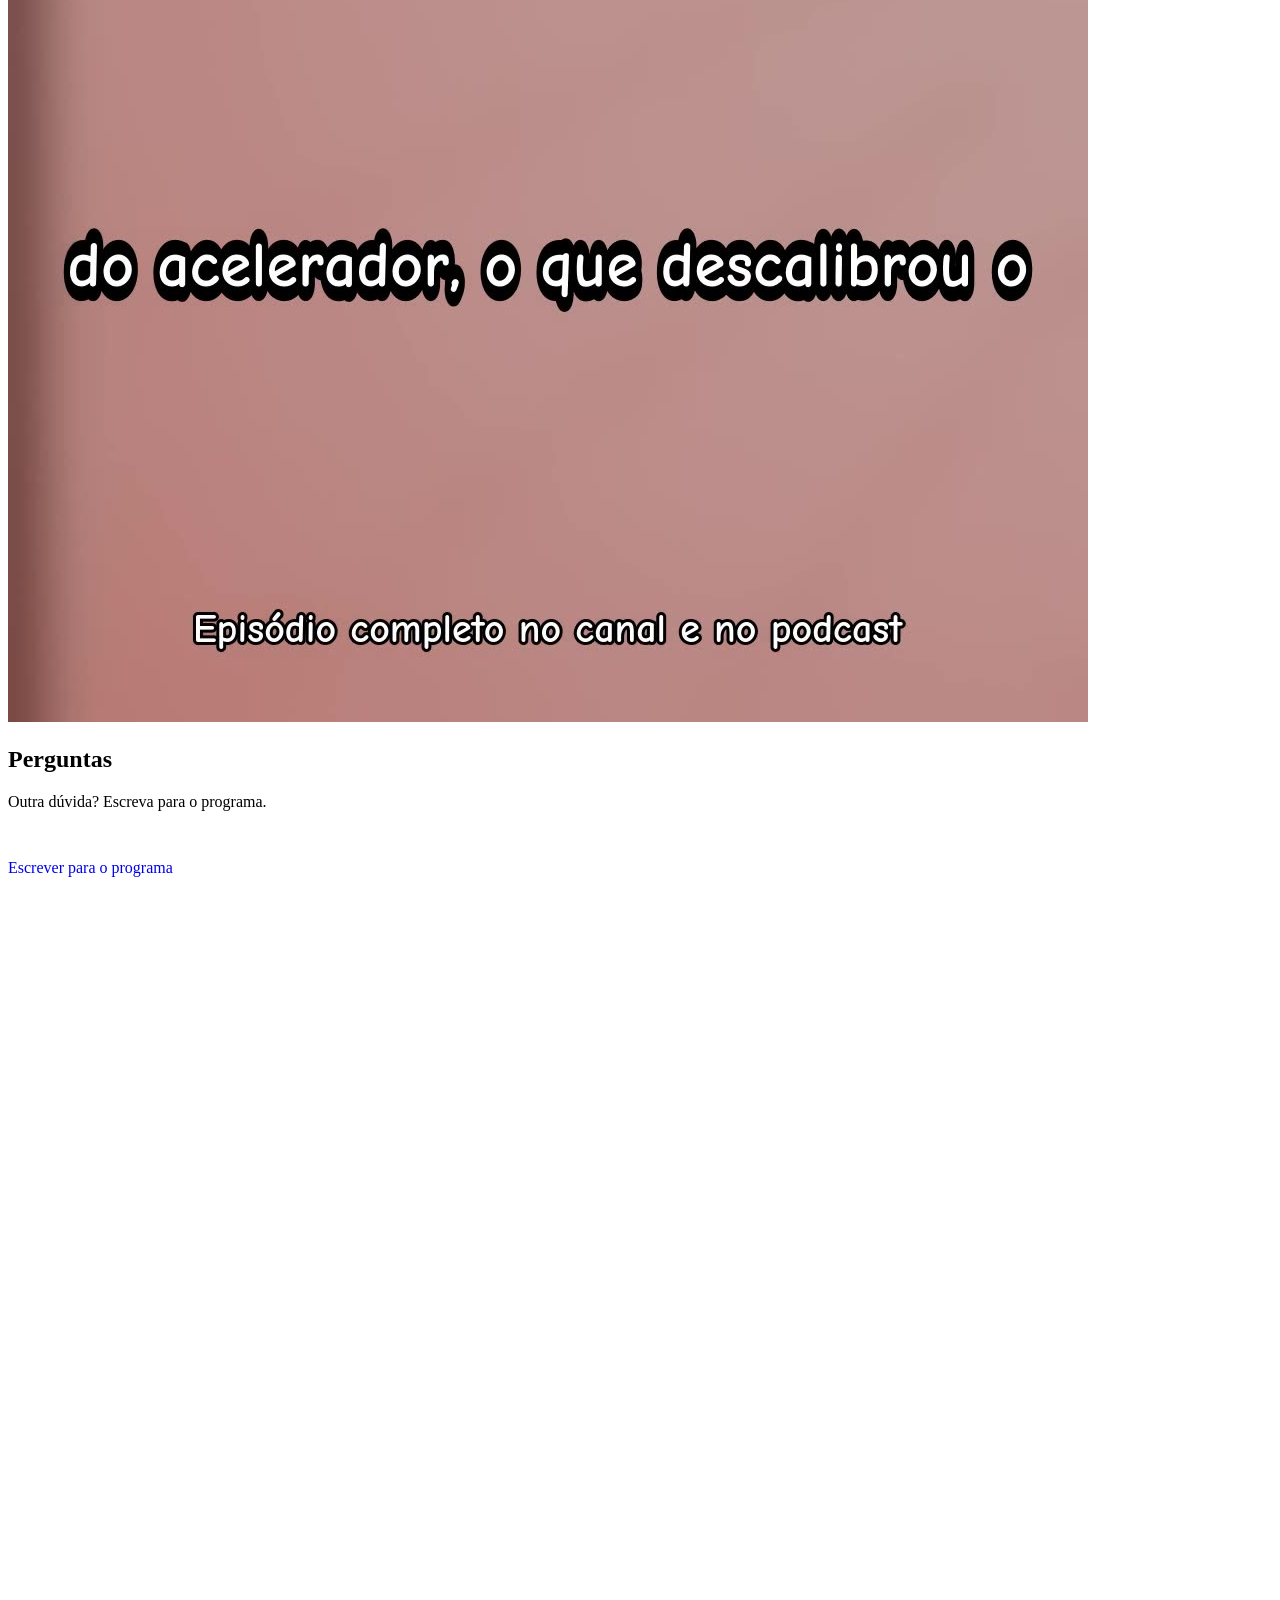
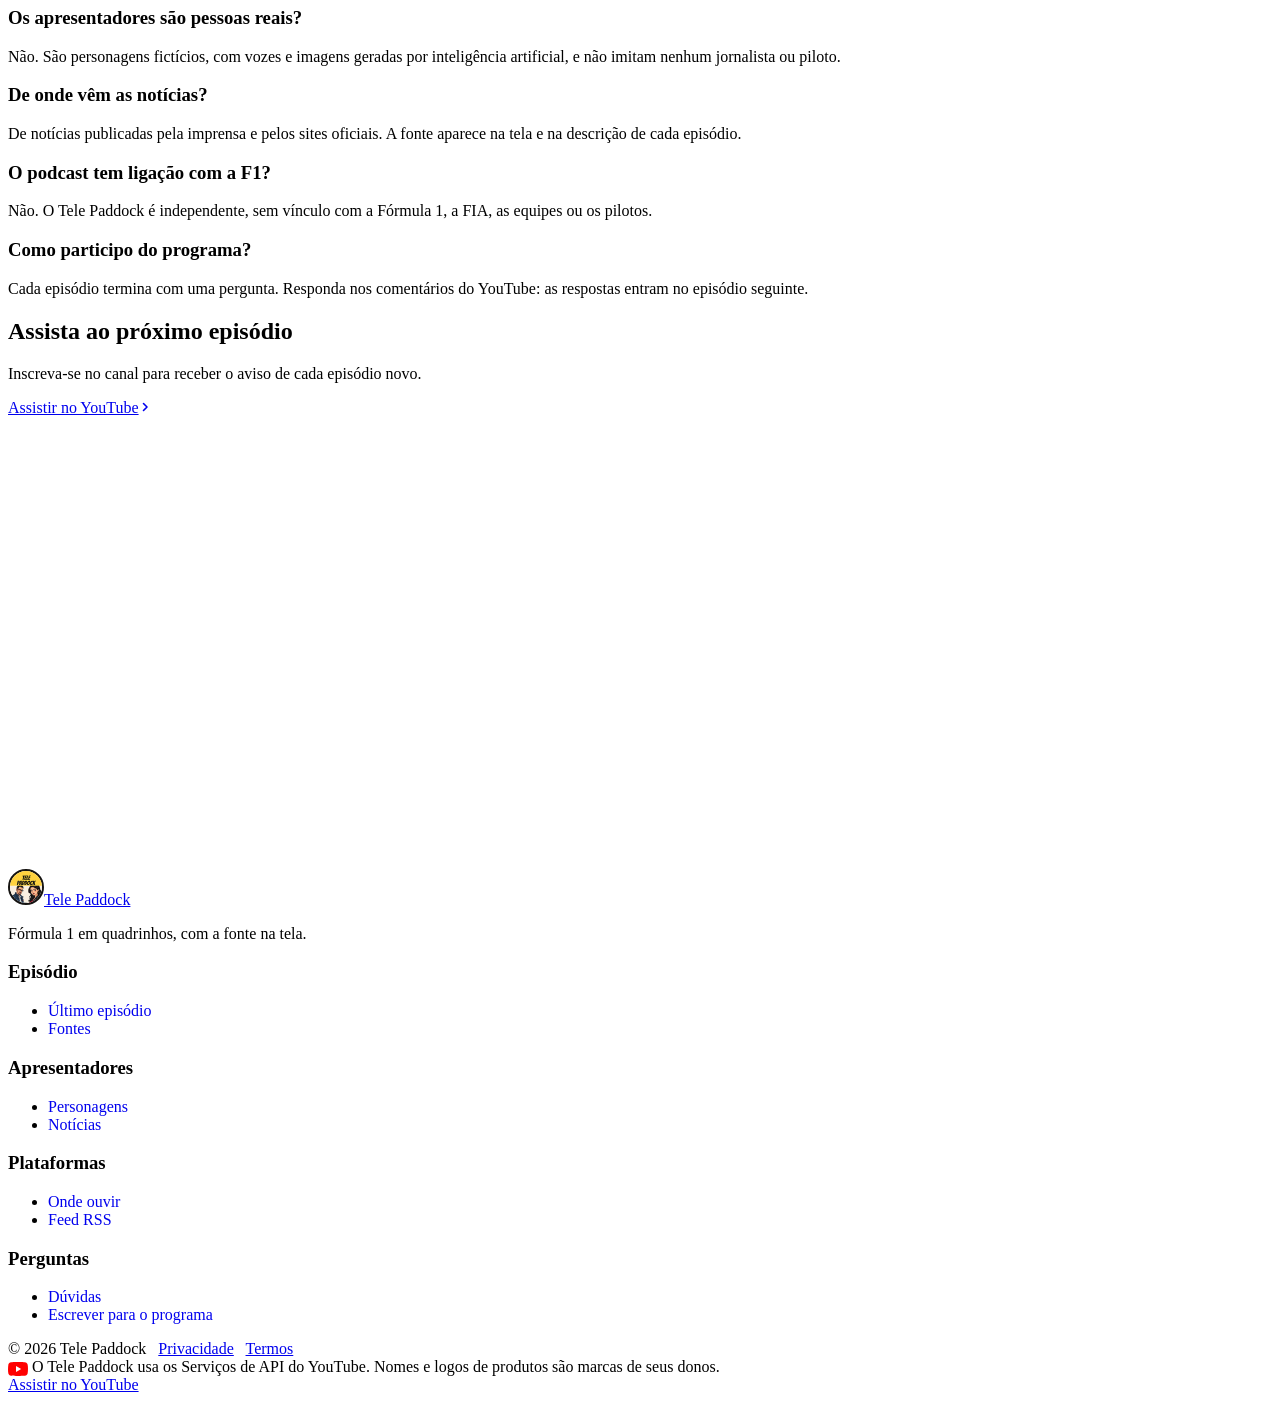
==== commit 97a1874f: "Home: add YouTube Music to the platforms list Claude-Session: https://claude.ai/code/session_01TRsiK" ====
--- a/index.html
+++ b/index.html
@@ -206,6 +206,7 @@
       </div>
       <ul class="ouvir__grid">
         <li><a class="card" href="https://www.youtube.com/@telepaddock"><span class="ic-tile ic-tile--48"><img class="ic" data-icon="youtube" src="assets/icons/youtube.svg" alt="" width="29" height="29" loading="lazy" decoding="async"></span><span><span class="t-card">YouTube</span><span class="t-small">Episódios em vídeo</span></span></a></li>
+        <li><a class="card" href="https://music.youtube.com/playlist?list=PLYUB-HNX82tY"><span class="ic-tile ic-tile--48"><img class="ic" data-icon="youtube" src="assets/icons/youtube.svg" alt="" width="29" height="29" loading="lazy" decoding="async"></span><span><span class="t-card">YouTube Music</span><span class="t-small">Episódios em áudio</span></span></a></li>
         <li><a class="card" href="https://open.spotify.com/show/6IFaer1QbEhNkYz6blzVr1"><span class="ic-tile ic-tile--48"><img class="ic" data-icon="spotify" src="assets/icons/spotify.svg" alt="" width="29" height="29" loading="lazy" decoding="async"></span><span><span class="t-card">Spotify</span><span class="t-small">Episódios em áudio</span></span></a></li>
         <li><a class="card" href="https://podcasts.apple.com/br/podcast/id6838286726"><span class="ic-tile ic-tile--48"><img class="ic" data-icon="si:applepodcasts" src="assets/icons/applepodcasts.svg" alt="" width="22" height="29" loading="lazy" decoding="async"></span><span><span class="t-card">Apple Podcasts</span><span class="t-small">Episódios em áudio</span></span></a></li>
         <li><a class="card" href="https://music.amazon.com.br/podcasts/e534ea24-6edc-4090-9760-cd56c6a17e4d"><span class="ic-tile ic-tile--48"><img class="ic ic-ink" data-icon="ui:music" src="assets/icons/ui-music.svg" alt="" width="29" height="29" loading="lazy" decoding="async"></span><span><span class="t-card">Amazon Music</span><span class="t-small">Episódios em áudio</span></span></a></li>
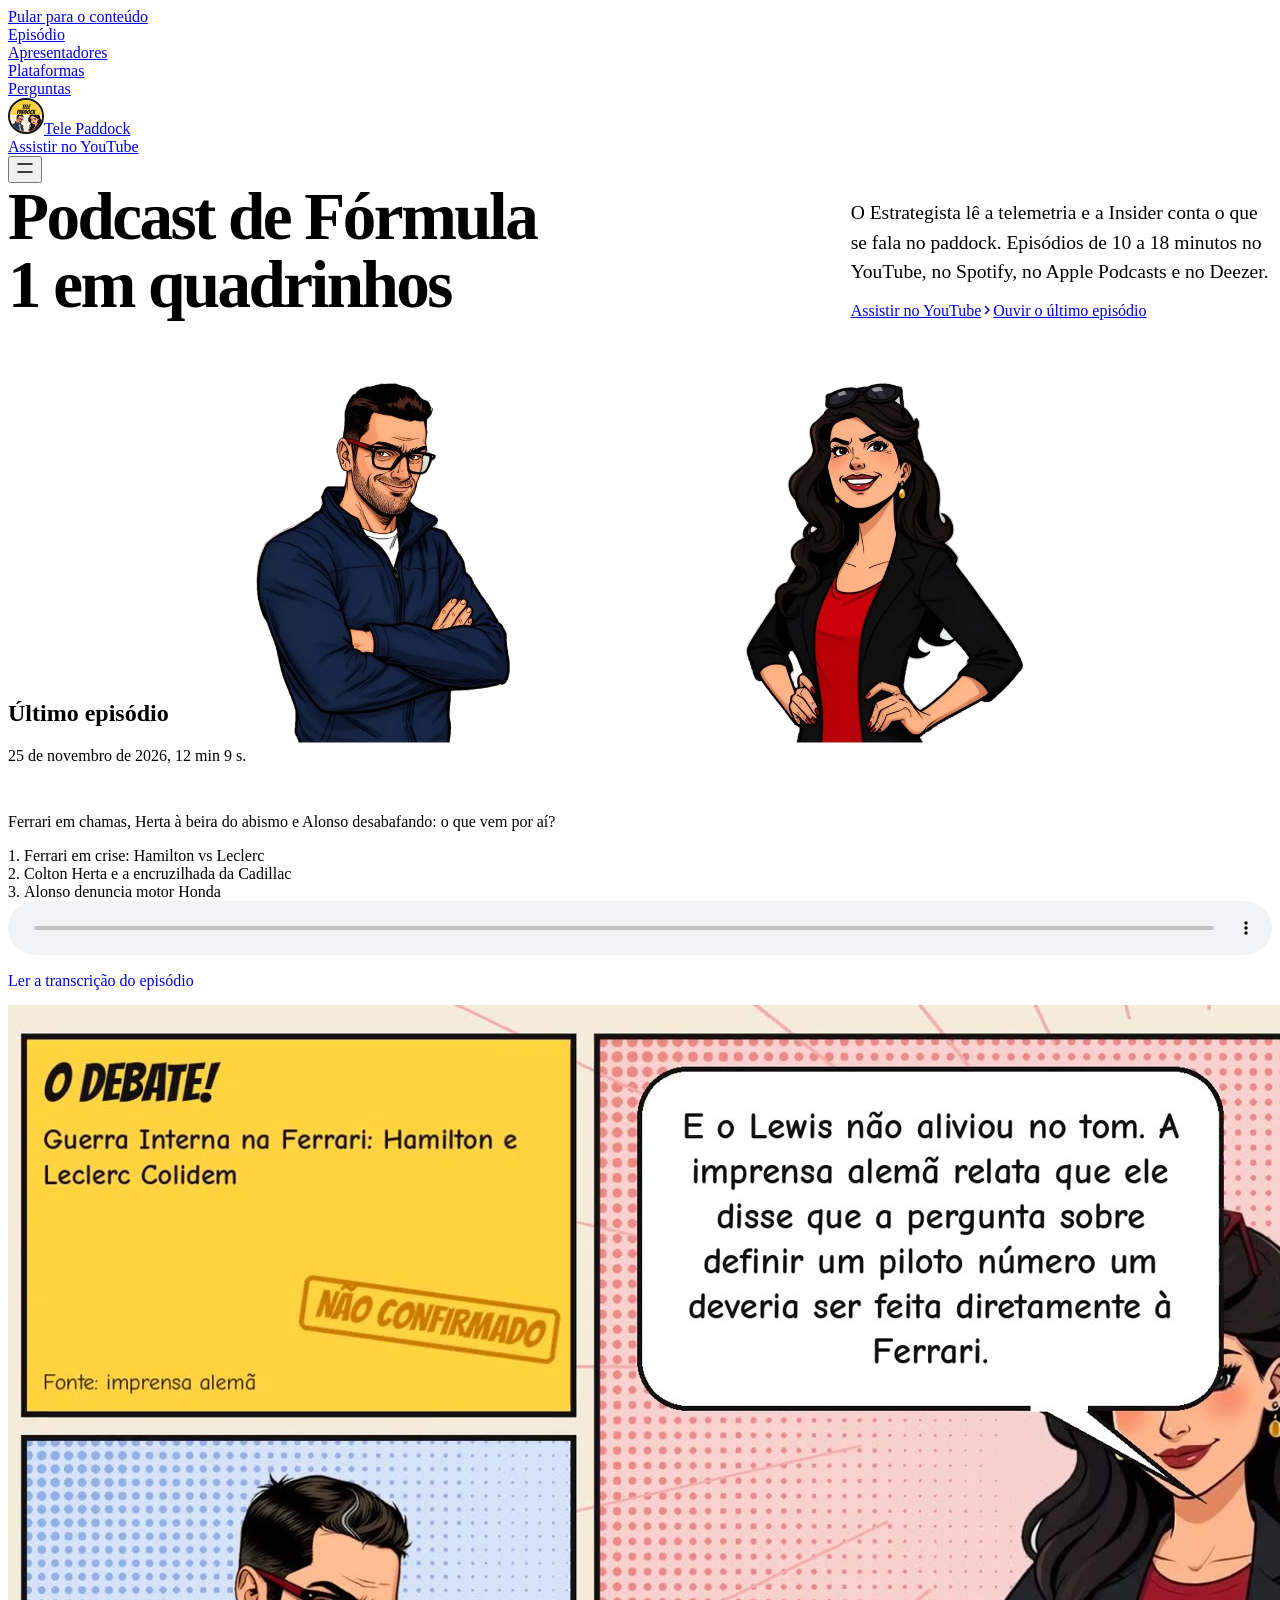
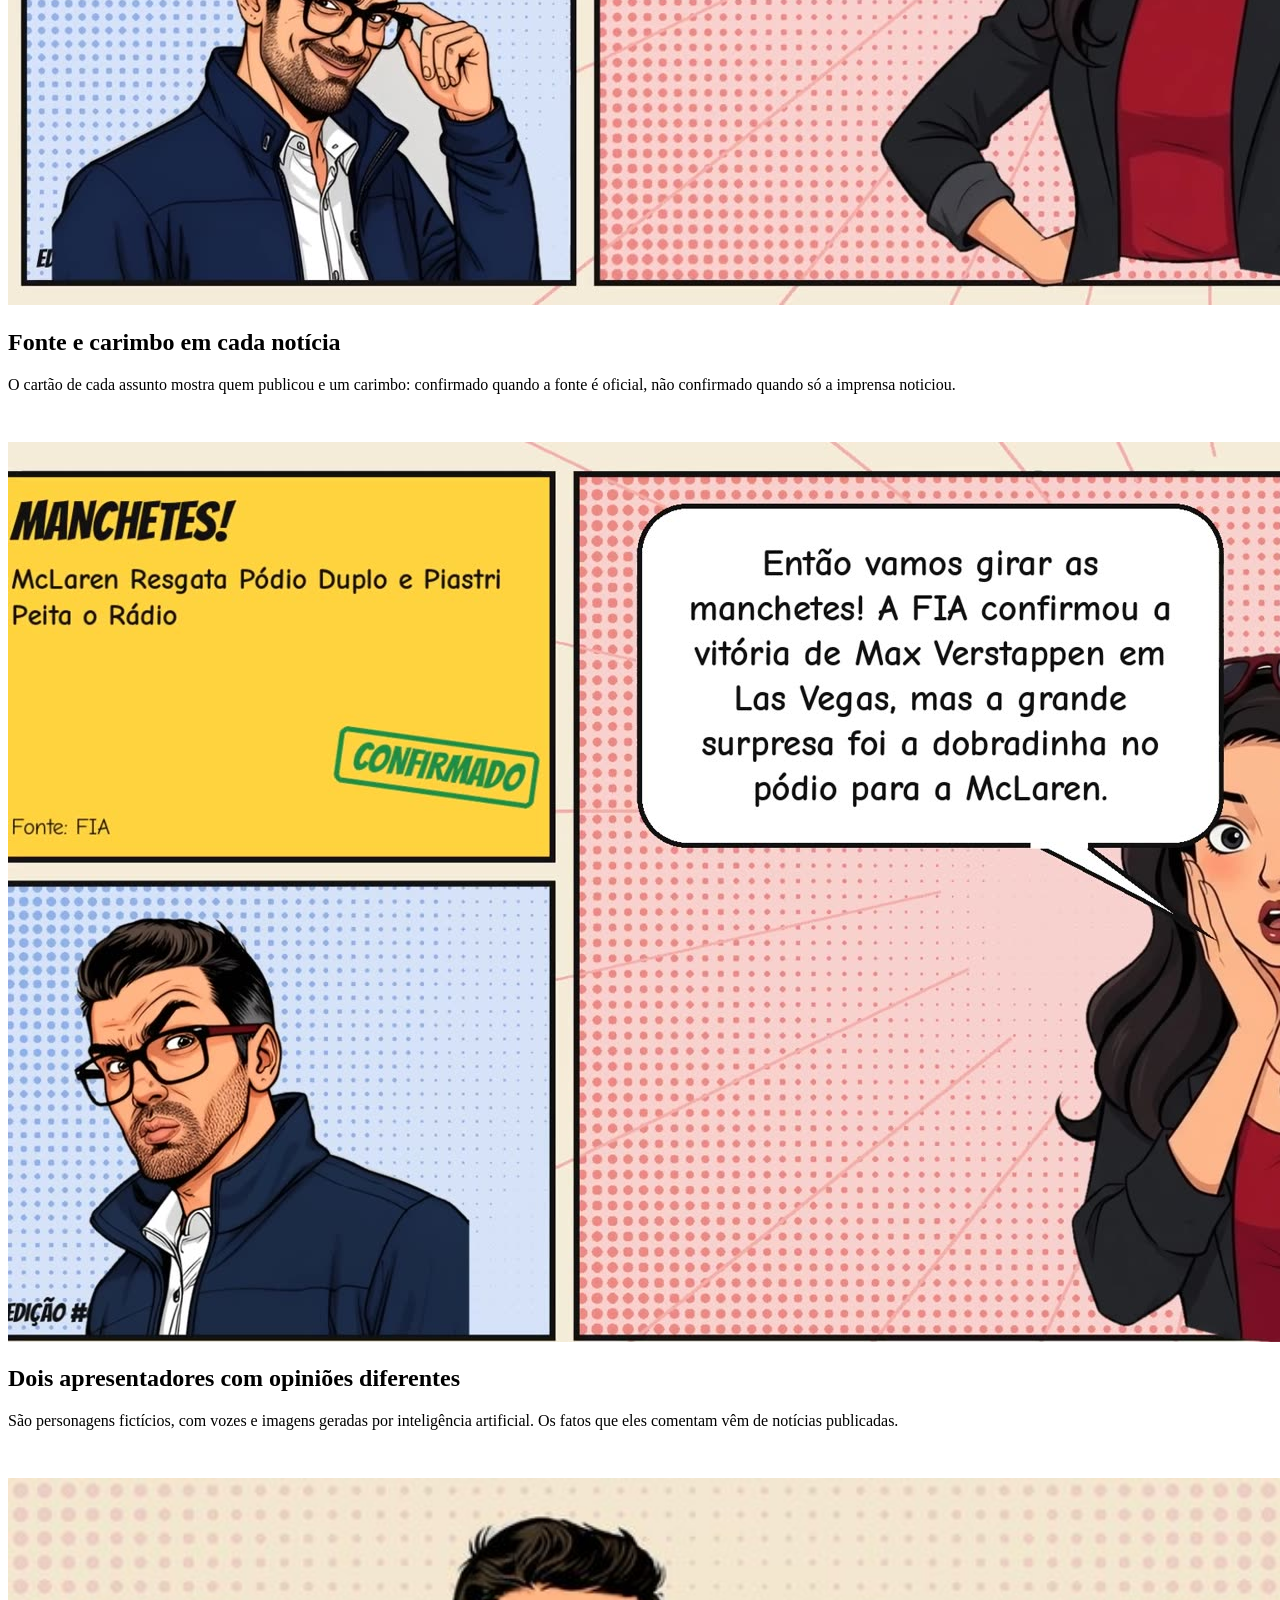
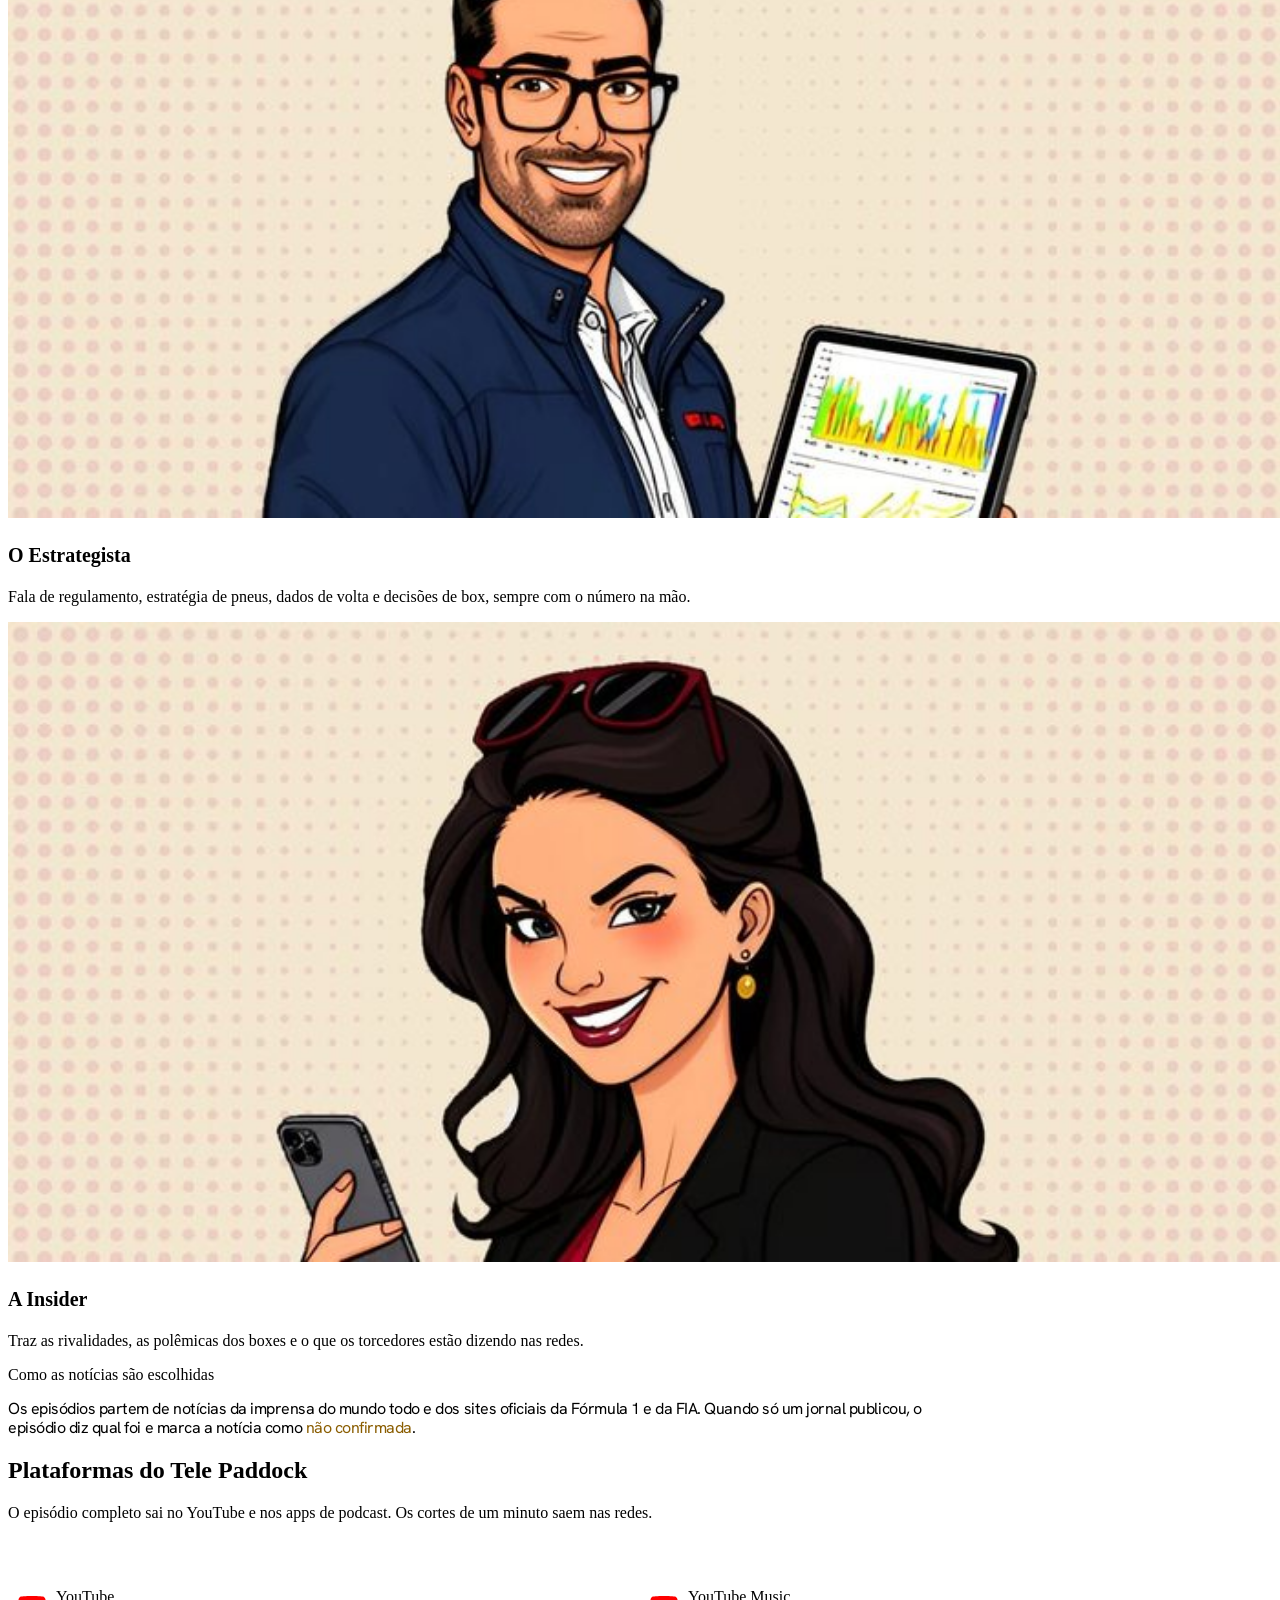
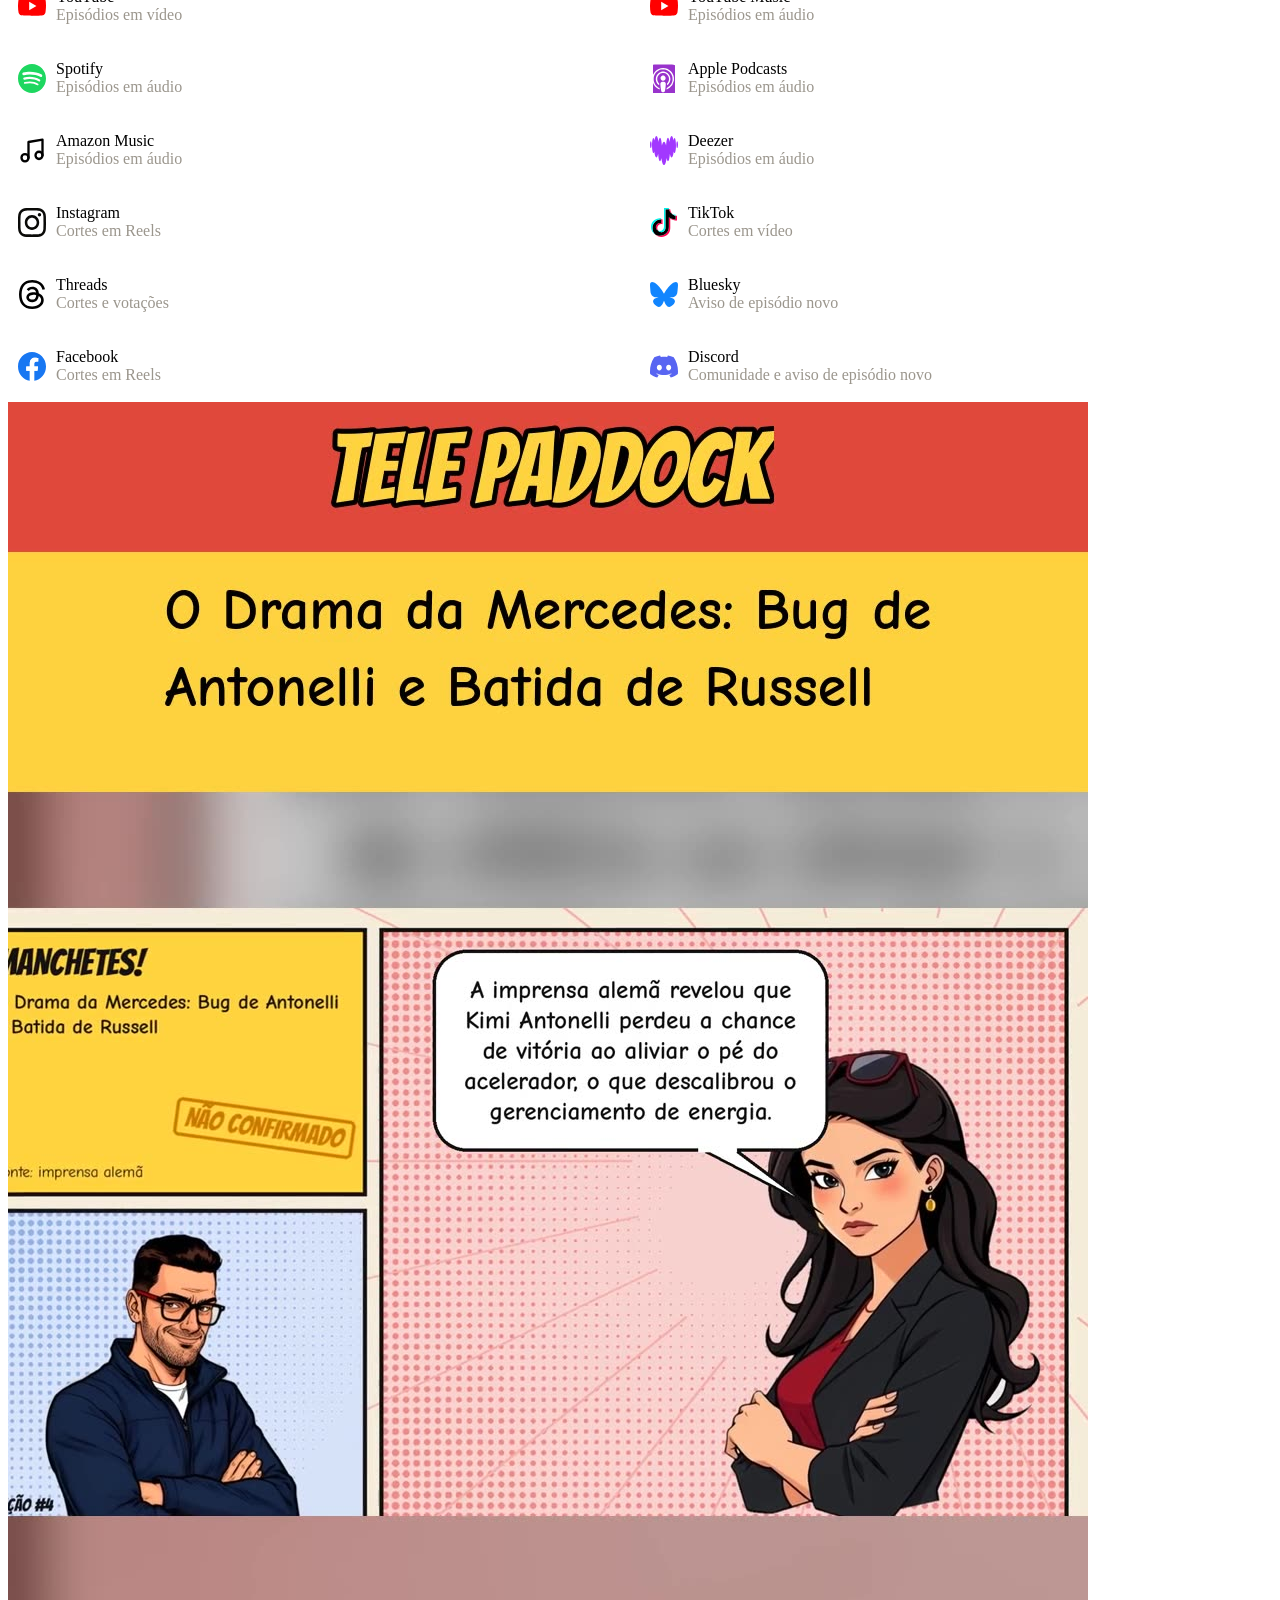
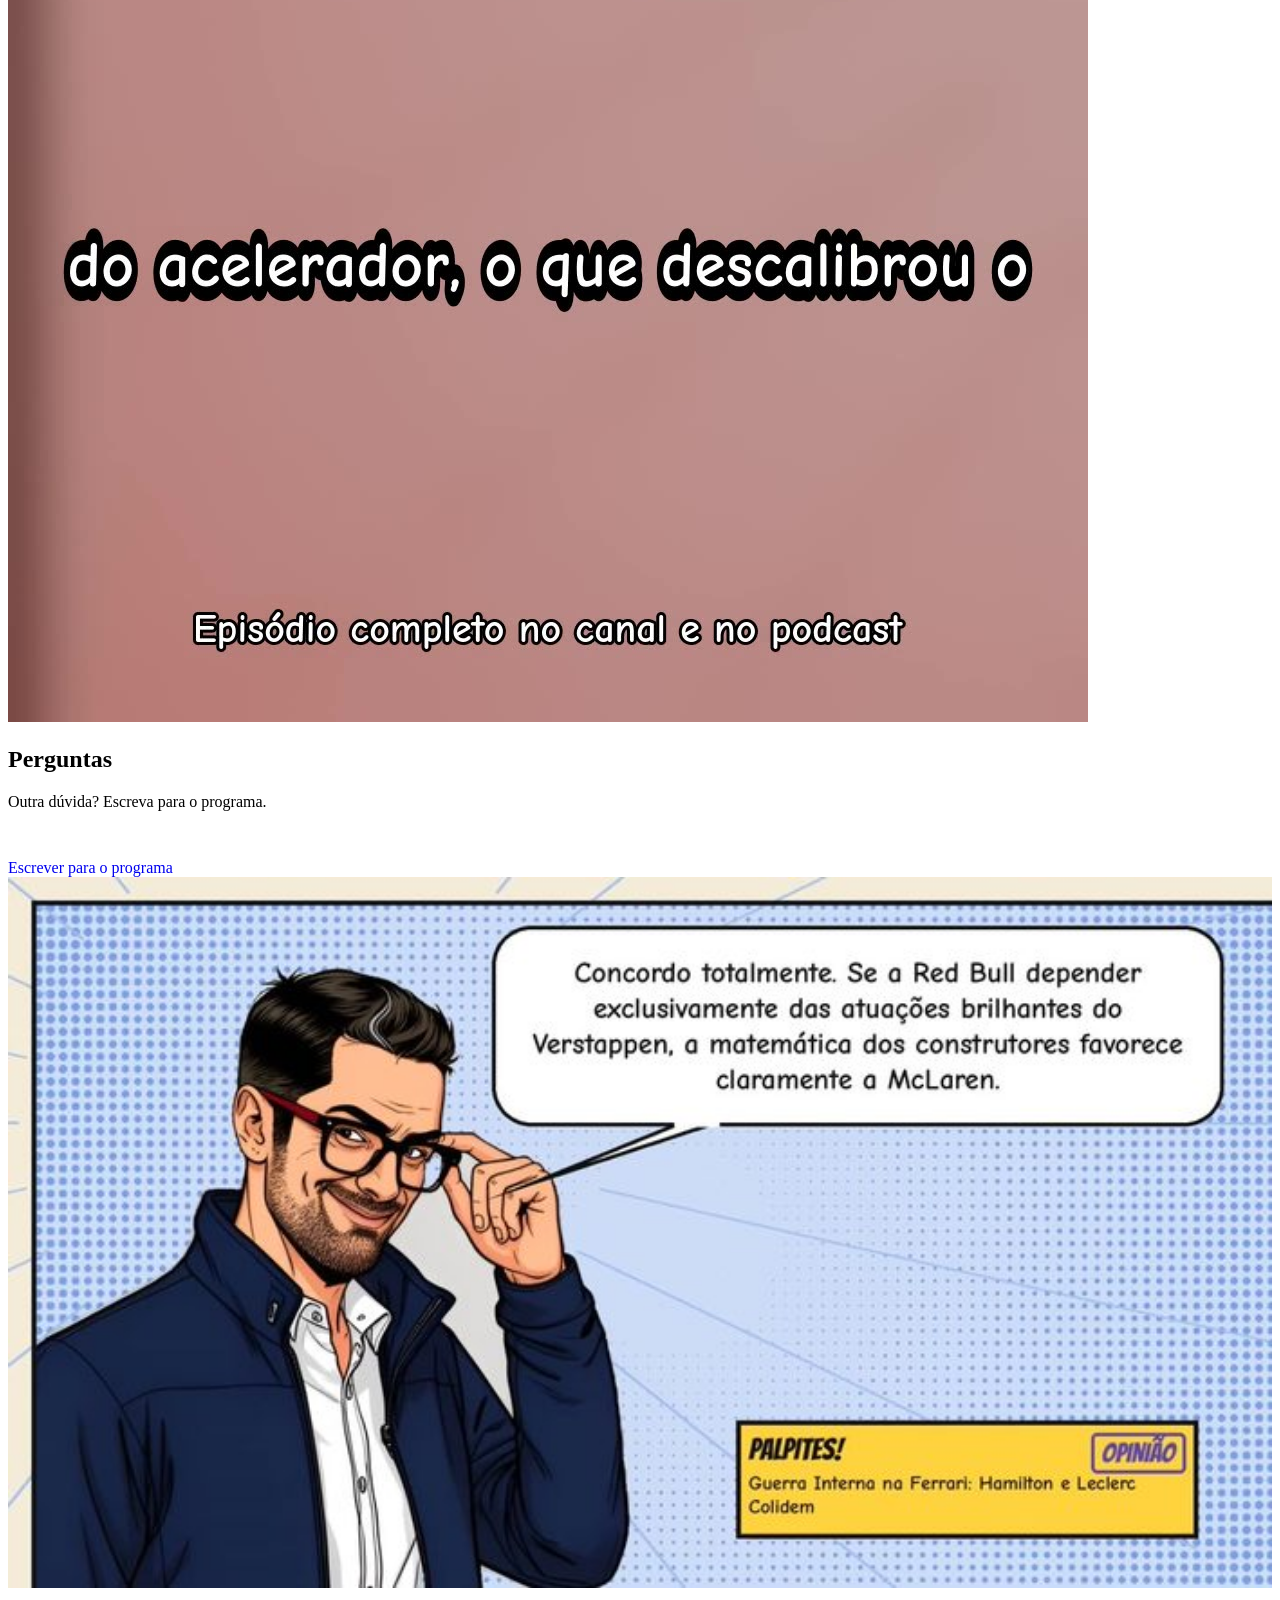
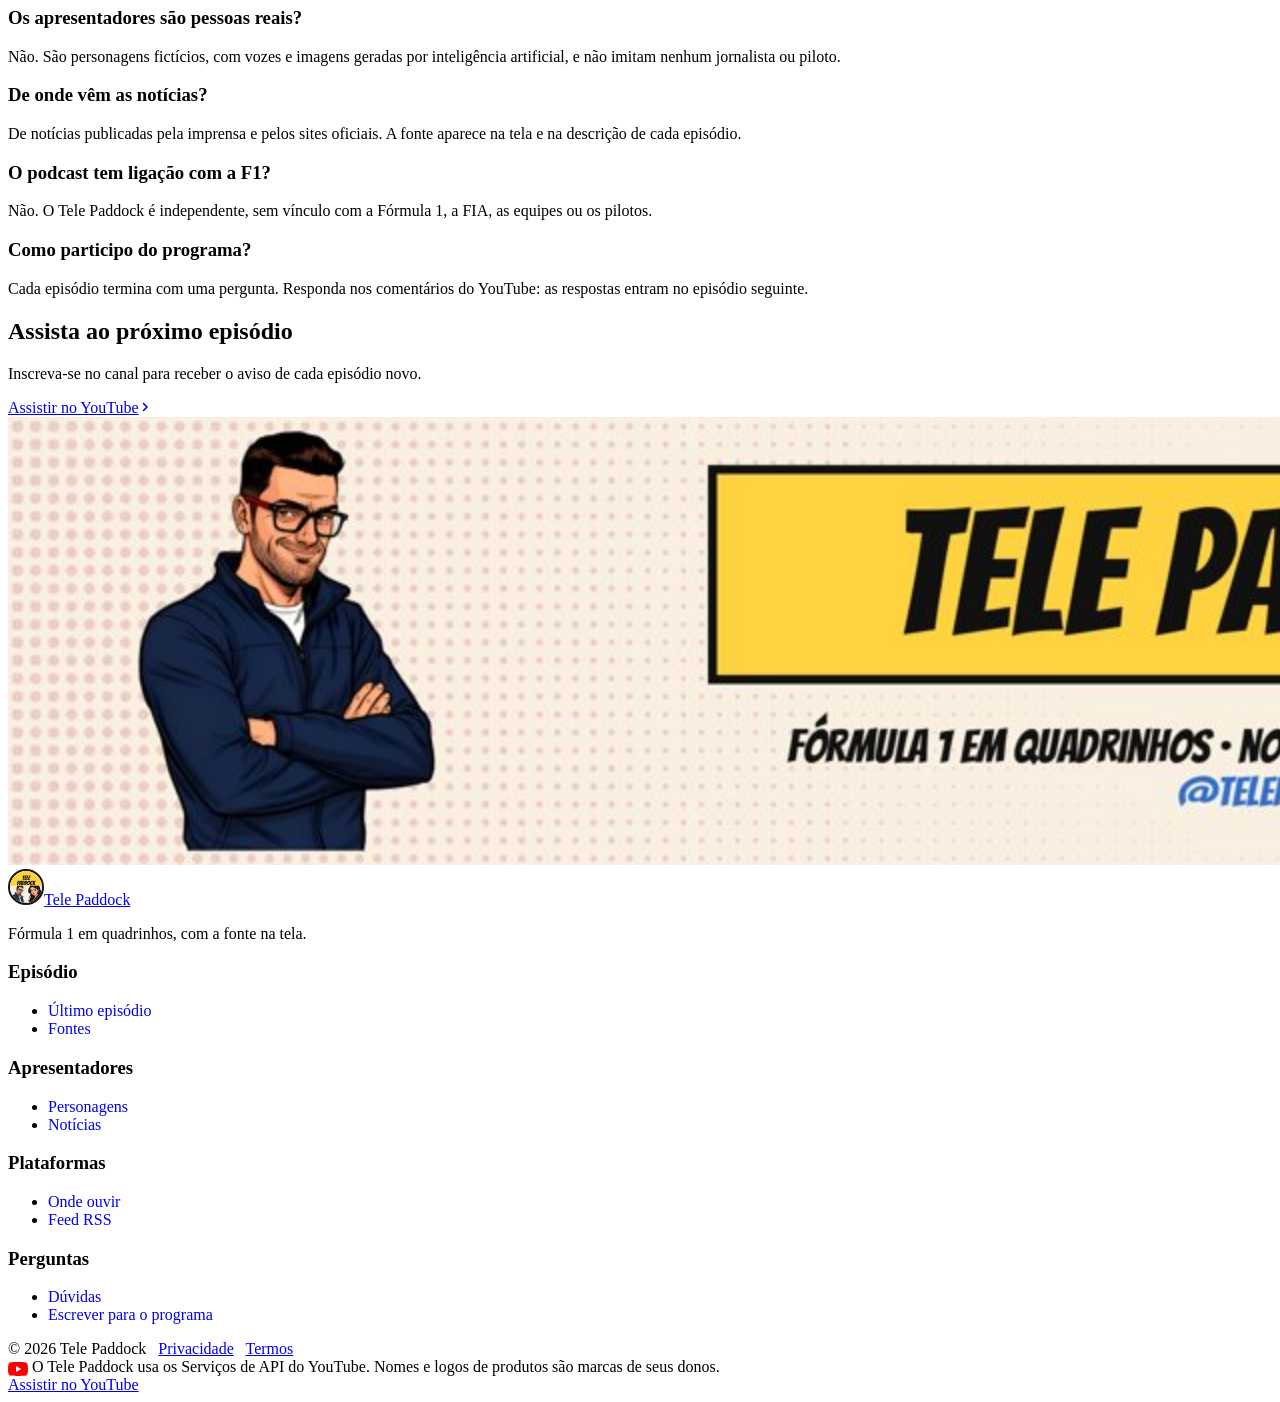
==== commit 927cfc21: "Home: add Discord to the platforms list Permanent invite to #boas-vindas; icon from simple-icons@16." ====
--- a/index.html
+++ b/index.html
@@ -216,6 +216,7 @@
         <li><a class="card" href="https://www.threads.com/@telepaddock"><span class="ic-tile ic-tile--48"><img class="ic ic-ink" data-icon="threads" src="assets/icons/threads.svg" alt="" width="29" height="29" loading="lazy" decoding="async"></span><span><span class="t-card">Threads</span><span class="t-small">Cortes e votações</span></span></a></li>
         <li><a class="card" href="https://bsky.app/profile/telepaddock.bsky.social"><span class="ic-tile ic-tile--48"><img class="ic" data-icon="bluesky" src="assets/icons/bluesky.svg" alt="" width="29" height="29" loading="lazy" decoding="async"></span><span><span class="t-card">Bluesky</span><span class="t-small">Aviso de episódio novo</span></span></a></li>
         <li><a class="card" href="https://www.facebook.com/1382441721630358"><span class="ic-tile ic-tile--48"><img class="ic" data-icon="facebook" src="assets/icons/facebook.svg" alt="" width="29" height="29" loading="lazy" decoding="async"></span><span><span class="t-card">Facebook</span><span class="t-small">Cortes em Reels</span></span></a></li>
+        <li><a class="card" href="https://discord.gg/mwVcccpmWZ"><span class="ic-tile ic-tile--48"><img class="ic" data-icon="discord" src="assets/icons/discord.svg" alt="" width="29" height="29" loading="lazy" decoding="async"></span><span><span class="t-card">Discord</span><span class="t-small">Comunidade e aviso de episódio novo</span></span></a></li>
       </ul>
       </div>
       <div class="frame frame--photo ouvir__corte span-6 start-7">
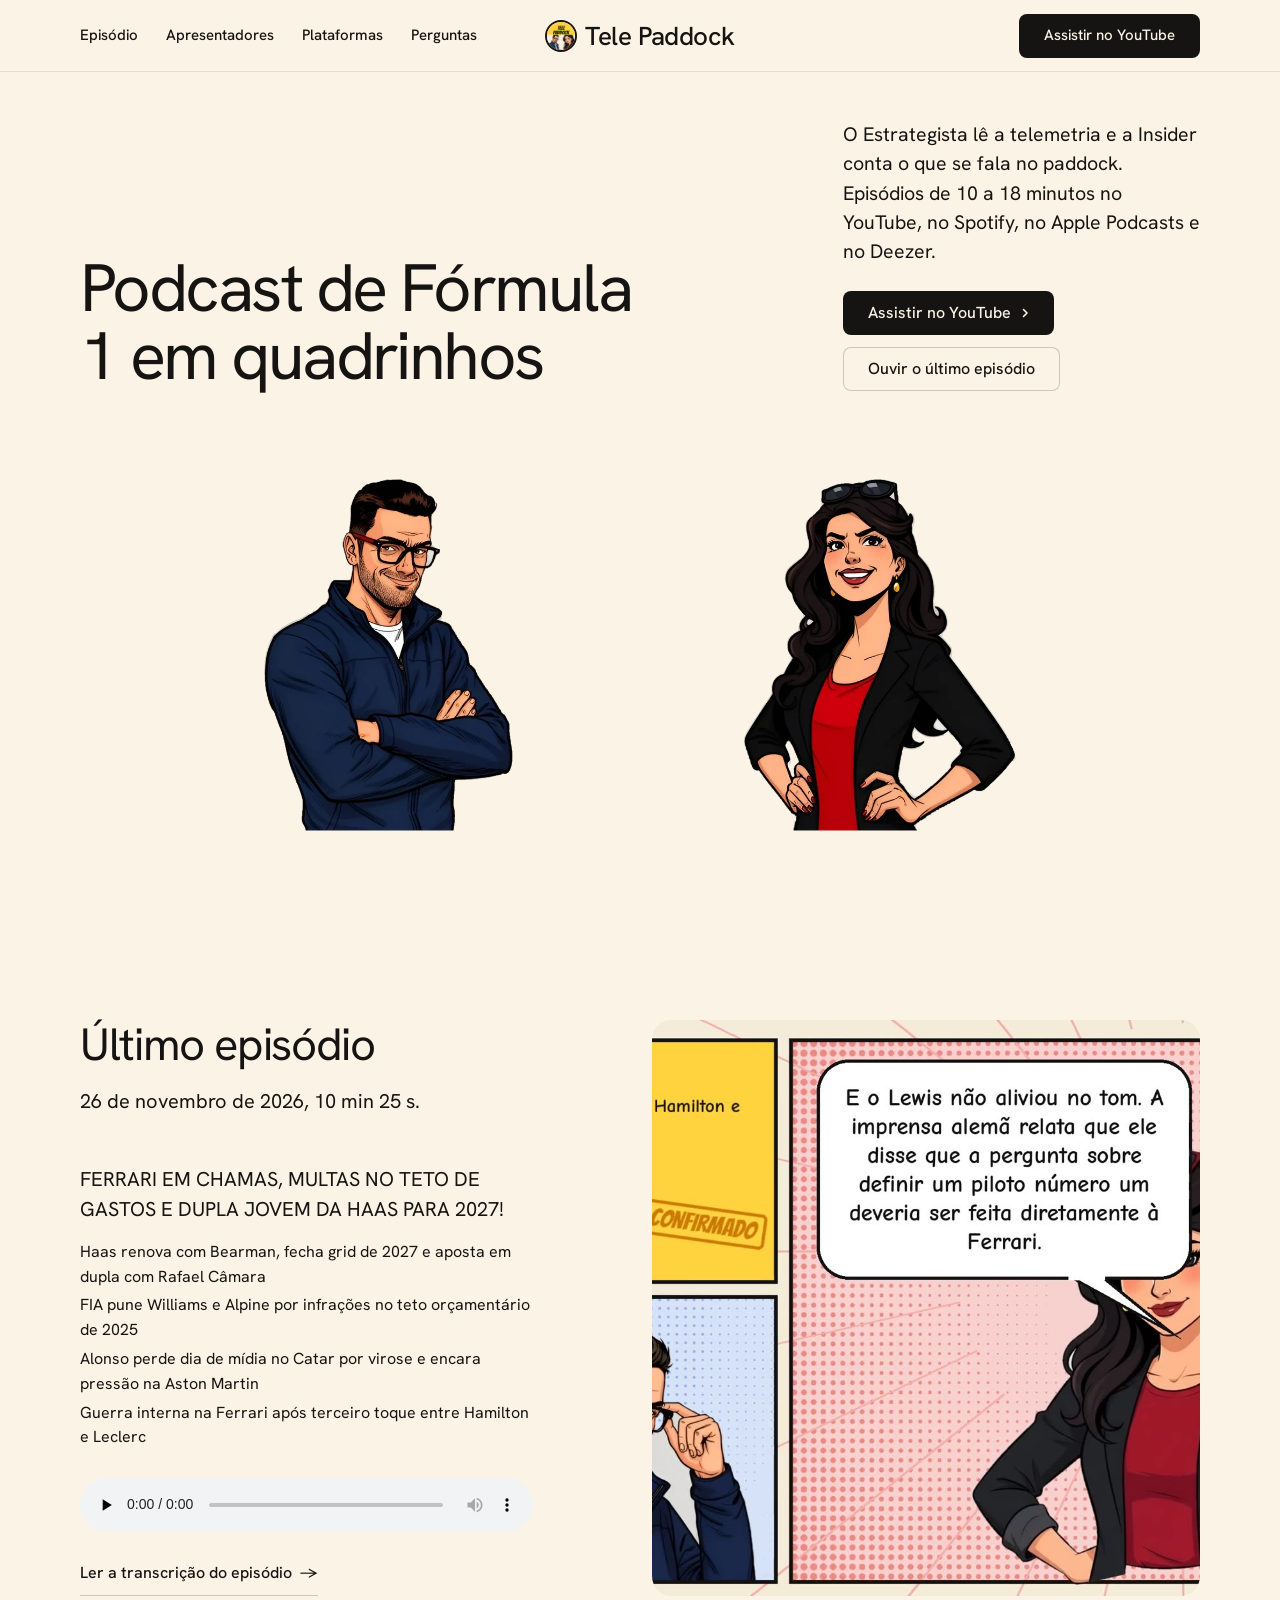
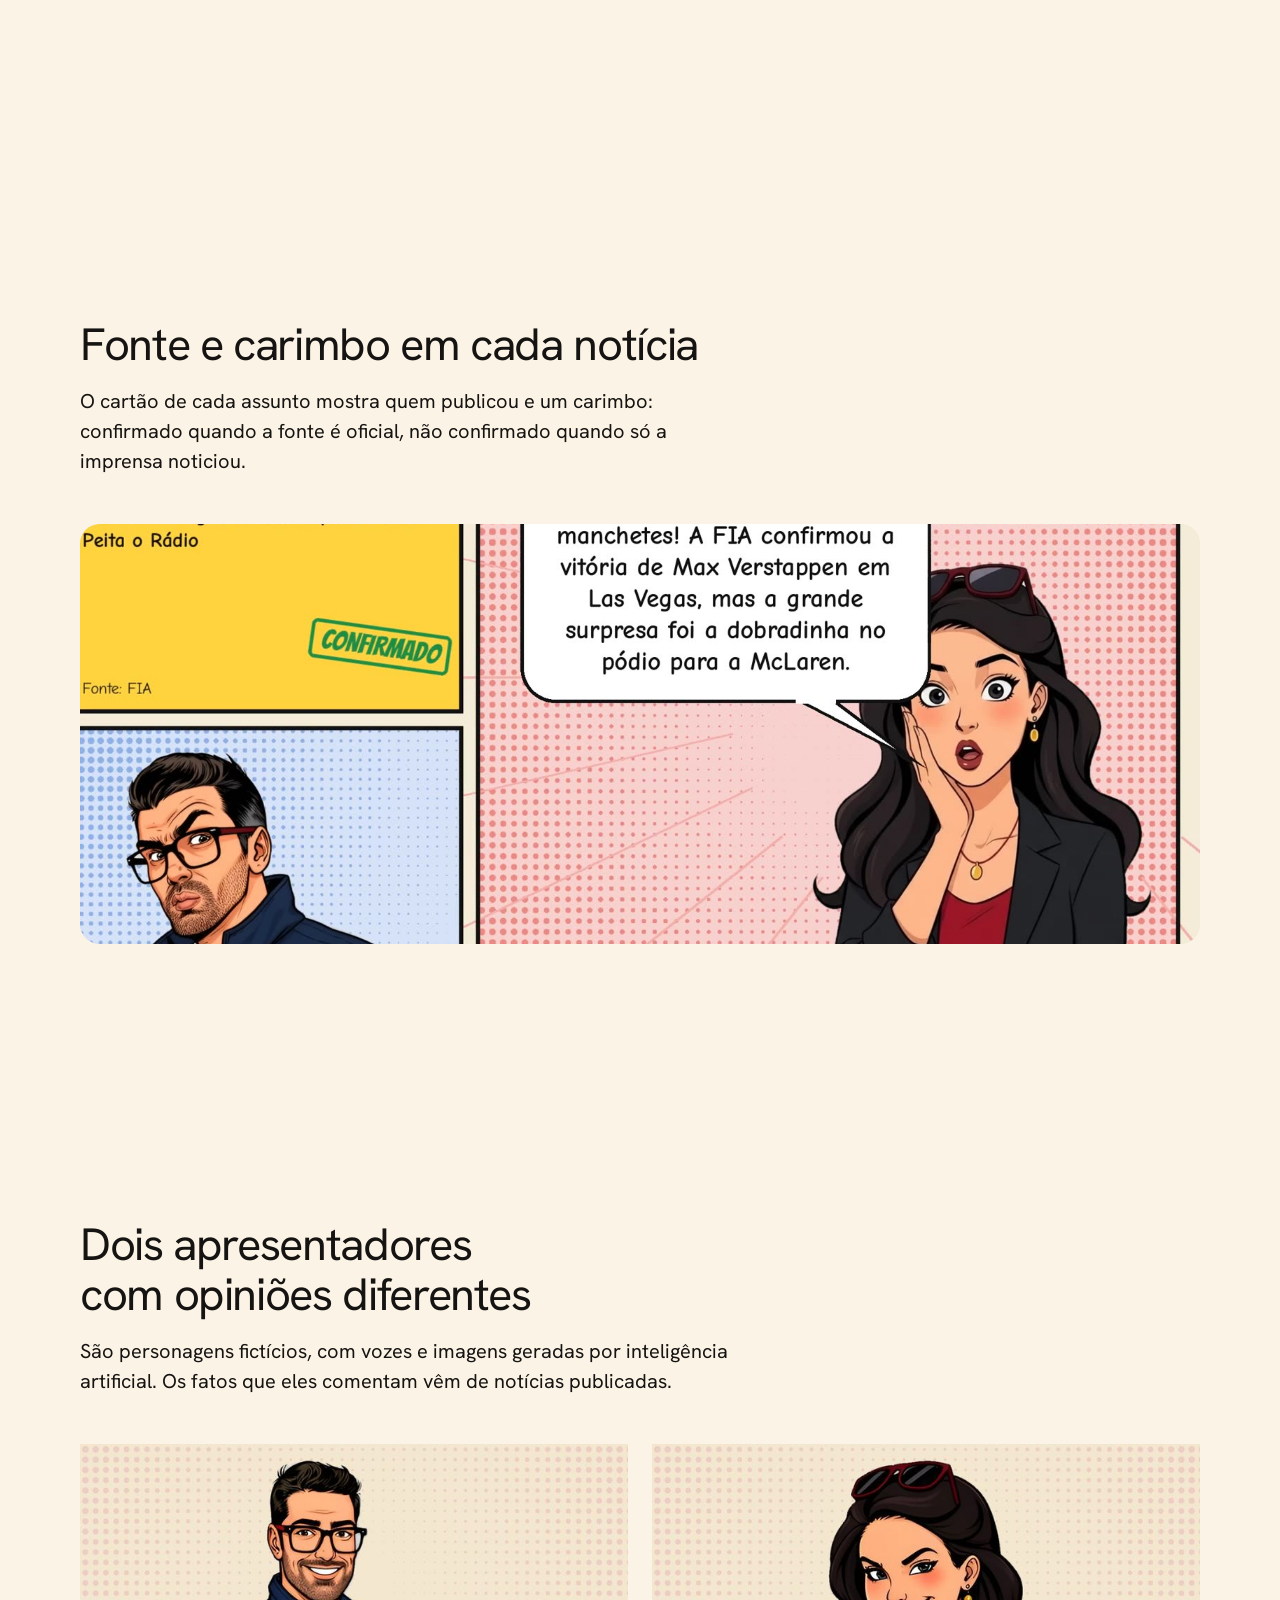
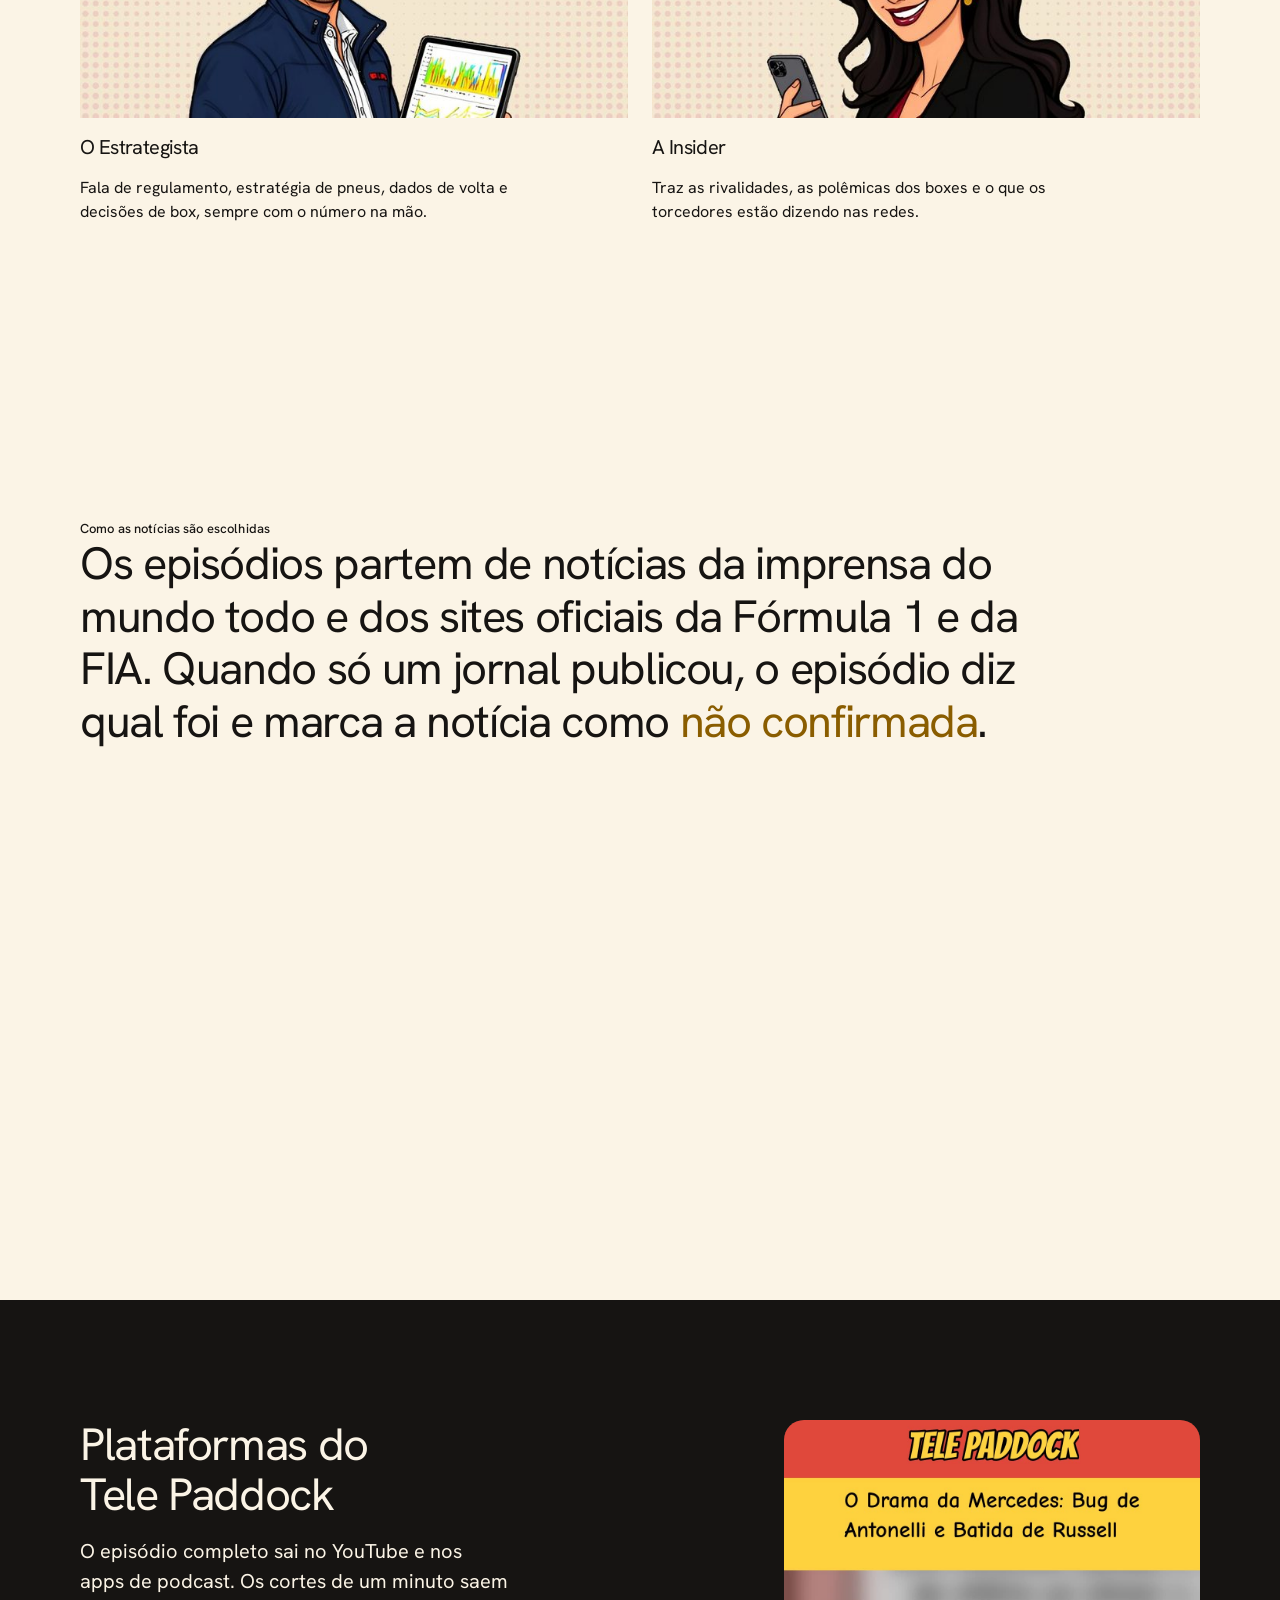
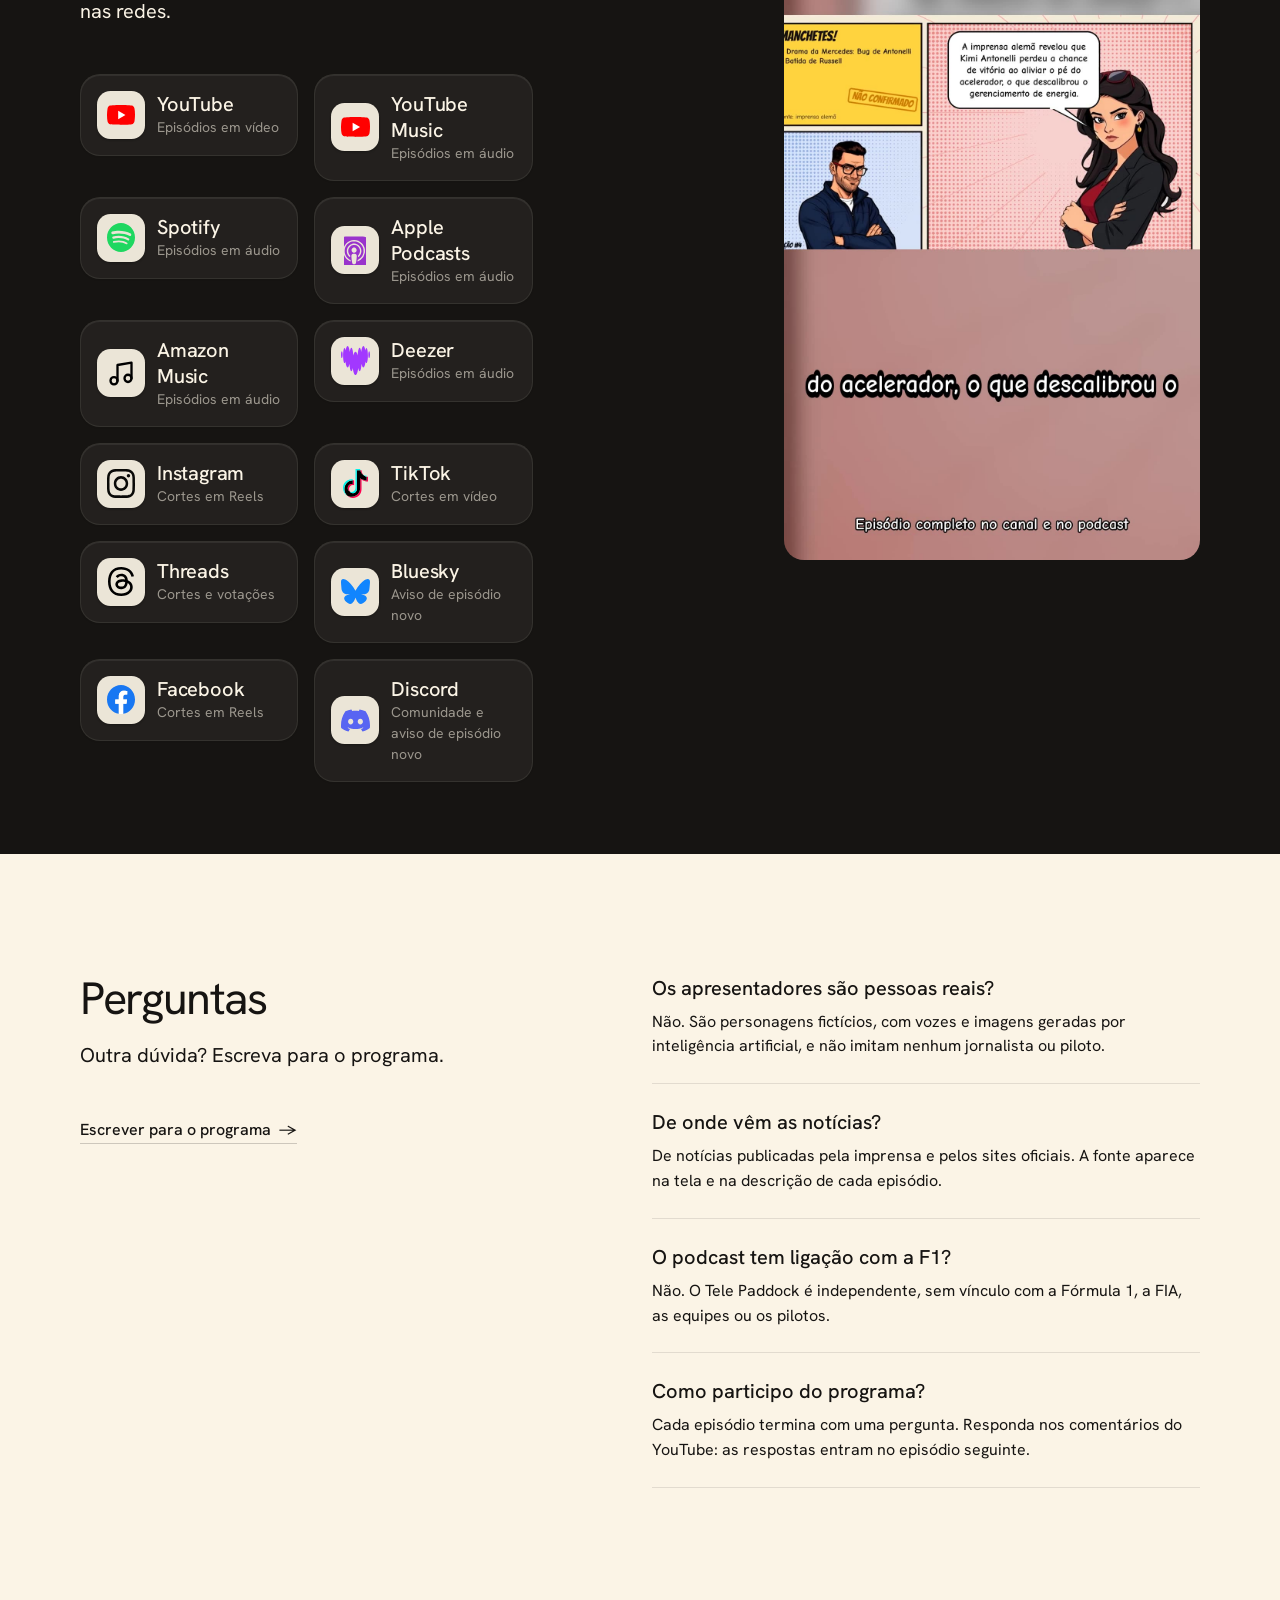
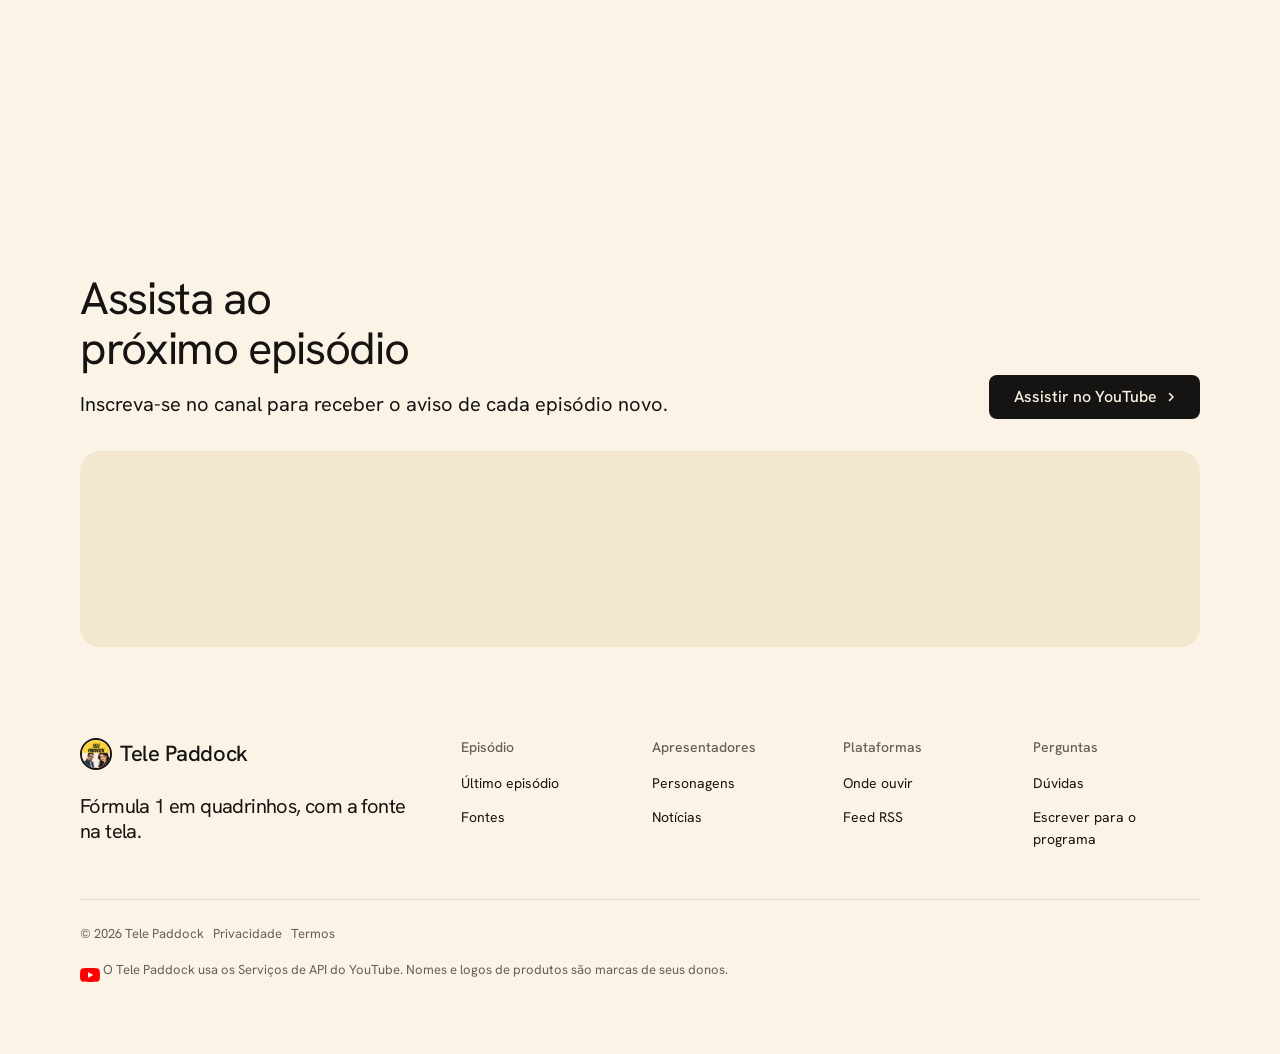
==== commit c4461f53: "Publish episode 10" ====
--- a/index.html
+++ b/index.html
@@ -86,6 +86,17 @@
     .ep__topics { display: none; }
     #apresentadores .tile img { aspect-ratio: 1 / 1; }
   }
+  /* desktop: the vertical clip shown whole (9:16), not cropped to 4:3; the closing banner at its own 2560x448 ratio */
+  @media (min-width: 1024px) {
+    .ouvir__corte { aspect-ratio: 9 / 16; width: auto; height: min(780px, calc(100svh - 160px)); justify-self: end; align-self: start; }
+    .ouvir__corte .frame__img { object-position: 50% 50%; }
+  }
+  .closing__cta > .close__media { flex: none; aspect-ratio: 2560 / 448; min-height: 0; }
+  @media (max-width: 639px) {
+    /* the banner is short at its own ratio, so the close and the links share one screen */
+    footer.closing:has(> .wrap > .closing__cta > .close__media) { --hm: 1; }
+    footer.closing:has(> .wrap > .closing__cta > .close__media) > .wrap { grid-template-rows: auto auto; row-gap: var(--s-7); align-content: start; }
+  }
   @media (max-width: 639px) { .ouvir__grid { grid-template-columns: repeat(2, minmax(0, 1fr)); gap: var(--s-3); } .ouvir__grid a { min-height: 64px; gap: var(--s-3); } }
 </style>
 </head>
--- a/assets/system.css
+++ b/assets/system.css
@@ -0,0 +1,1330 @@
+/*
+  taste-skill system.css - the one system for the page. Link it first, then assets/ui/cards.css (the
+  feature card, its panel and the fragment placements), then set the palette (--p-*), the fonts and
+  the radius set on :root in the page (node scripts/start.mjs prints that block).
+  Do not add a second grid, spacing scale, type scale, radius scale, button or card style.
+*/
+
+/* ---------------------------------------------------------------- tokens */
+:root {
+  /* palette (hex only; fx.js reads --bg --surface --ink --muted --accent --accent-ink) */
+  --p-bg: #ffffff;
+  --p-surface: #f4f4f4;
+  --p-ink: #111111;
+  --p-muted: #6b6b6b;
+  --p-accent: #1a4be0;
+  --p-accent-ink: #ffffff;
+  --p-action: #1a4be0;      /* buttons, links, focus: the accent, or the ink when the accent is too pale */
+  --p-action-ink: #ffffff;
+  --p-inv-bg: #111111;
+  --p-inv-surface: #1c1c1c;
+  --p-inv-ink: #f4f4f4;
+  --p-inv-muted: #a3a3a3;
+  --p-inv-accent: #ffffff;
+  --p-inv-accent-ink: #111111;
+  --p-inv-action: #ffffff;
+  --p-inv-action-ink: #111111;
+  /* the lit ground behind UI and in the closing band (references/cards.md), one per page, tech pages only
+     (none on kind other, which is flat): <html data-ground="sand|sky|sage|painting">. system.js gives it to every ground
+     that holds UI, on light and dark pages alike; --hue on one panel changes only its accent */
+  --ground-bg: #d9ccb7; --ground-surface: #e9e0d2; --ground-ink: #2a2622; --ground-muted: #5a534a; --ground-accent: #a8794a;
+
+  /* fonts */
+  --font-display: system-ui, -apple-system, "Segoe UI", sans-serif;
+  --font-text: system-ui, -apple-system, "Segoe UI", sans-serif;
+  --font-mono: ui-monospace, "SFMono-Regular", Menlo, Consolas, monospace;
+  --display-weight: 400;    /* headlines 400; 500 on a tech page (software, gaming, hardware) */
+  --display-tracking: -0.025em;
+
+  /* the page rhythm (references/layout-v4.md): one section per screen. The header is fixed and
+     --nav tall; every section is padded --padt above and --padb (plus the phone action bar, --bar)
+     below, and is exactly one or two screens tall (--h: 1 or 2; --hm on a phone). The hero's words
+     start --hgap under the header and its content ends --hpadb above the fold. */
+  --nav: 72px;
+  --padt: 120px;
+  --padb: 72px;
+  --hgap: 48px;
+  --hpadb: 64px;
+  --bar: 0px;
+  /* grid: one .wrap (alias .container) for the header, every section and the footer, the same
+     --gut on both sides: 1280 wide at x 80-1360 at 1440, 342 at x 24-366 at 390 */
+  --container: 1280px;
+  --gut: 80px;
+  --pad: var(--gut);
+  --gutter: 24px;
+
+  /* spacing: 4/8 scale */
+  --s-1: 4px;  --s-2: 8px;  --s-3: 12px; --s-4: 16px; --s-5: 24px;
+  --s-6: 32px; --s-7: 48px; --s-8: 64px; --s-9: 96px; --s-10: 128px;
+  --section: 40px;      /* only a .section outside main (the kit's demo pages); every main > section and
+                           footer.closing take --padt and --padb */
+  --section-band: 56px; /* the same for an older footer outside footer.closing */
+  --head-gap: 48px;     /* the one heading-to-content gap, 32 on a phone (layout.css reads it as --ly-head-gap) */
+  --card-pad: 16px;     /* card padding (cards.css sets its own for cards with a panel) */
+  --card-gap: 16px;     /* gap between cards */
+
+  /* type scale (the only sizes on the page) */
+  --t-label: 13px;
+  --t-small: 14px;
+  --t-body: 16px;
+  --t-lead: 18px;
+  --t-card: 18px;
+  --t-h3: 24px;
+  /* straight lines from the phone size at 390 to the desktop size at 1440 (system.md's table) */
+  --t-h2: clamp(30px, 1.72vw + 23.3px, 48px);
+  --t-h1: clamp(38px, 3.24vw + 25.4px, 72px);
+  /* a big number stays a step under the h2 (VI-11): 38 at 1440, 28 at 390, so it never reads as a
+     section heading; a stats row and a price set their own, smaller still */
+  --t-stat: clamp(28px, .952vw + 24.29px, 38px);
+
+  /* radius: one scale (soft by default; data-radius on <html> switches it) */
+  --r-sm: 8px;  --r-md: 12px; --r-lg: 20px; --r-btn: 8px;
+
+  /* controls (fixed here; a page never adds its own) */
+  --btn-h: 44px;
+  --btn-h-sm: 36px;
+  --nav-h: var(--nav);  /* the older name, kept for the kit's files */
+  --icon: 16px;         /* small icons: socials, menu chevrons, mono brand marks */
+
+  /* motion: the one UI ease-out (motion.css --m-ease and ui/base.css --u-ease read it; references/motion.md) */
+  --ease: cubic-bezier(.2, .8, .2, 1);
+  --dur: 180ms;
+}
+html[data-radius="sharp"] { --r-sm: 4px; --r-md: 6px;  --r-lg: 8px;  --r-btn: 4px; }
+html[data-radius="soft"]  { --r-sm: 8px; --r-md: 12px; --r-lg: 20px; --r-btn: 8px; }
+html[data-radius="round"] { --r-sm: 10px; --r-md: 16px; --r-lg: 24px; --r-btn: 999px; }
+/* the four lit grounds (references/cards.md); sand is the default above. painting goes with
+   painterly-landscape (x.ai's daylight sky over olive hills) */
+html[data-ground="sky"]      { --ground-bg: #c6d3df; --ground-surface: #d6e0e9; --ground-ink: #25303a; --ground-muted: #4d5964; --ground-accent: #3f6a92; }
+html[data-ground="sage"]     { --ground-bg: #cdd6c6; --ground-surface: #dce3d6; --ground-ink: #262d24; --ground-muted: #535b51; --ground-accent: #6c8e63; }
+html[data-ground="painting"] { --ground-bg: #79a8d6; --ground-surface: #a6c4e2; --ground-ink: #16212c; --ground-muted: #273949; --ground-accent: #9c9b3c; }
+/* cards.css takes its card and panel radii from this scale */
+html[data-radius] .card { --c-r: var(--r-lg); }
+html[data-radius] .panel { --p-r: var(--r-md); }
+
+/* a phone: the header 56, the sections padded 96 / 48, the hero's words 40 under the header and its
+   content ending 24 above the fold, 24 at both sides, 12 between columns */
+@media (max-width: 639px) {
+  :root { --nav: 56px; --padt: 96px; --padb: 48px; --hgap: 40px; --hpadb: 24px; --gut: 24px; --gutter: 12px; --card-gap: 12px; --head-gap: 32px; }
+}
+@media (min-width: 640px) {
+  :root { --gut: 48px; --section: 48px; --section-band: 72px; --card-pad: 24px; }
+}
+@media (min-width: 1024px) {
+  :root { --gut: 80px; --section: 56px; --section-band: 96px; --card-gap: 24px;
+          --t-lead: 20px; --t-card: 20px; --t-h3: 28px; }
+  /* a place (and a local service): the 1200 column at x 120-1320 */
+  html[data-type="place"] { --gut: 120px; --container: 1200px; }
+}
+/* a place (VI-06, ST-96, PH-23): its own smaller type (h1 48/53 and 32/37, h2 32/40 and 24/30, titles
+   and the sub-line 20 and 18), the Recipe 3 hero's gap under its photograph (40, 24 on a phone),
+   square photographs and cards and 2px buttons, whatever data-radius and data-buttons say */
+:root[data-type="place"] {
+  --hgap: 40px;
+  --t-h1: clamp(32px, 1.524vw + 26.06px, 48px);
+  --t-h2: clamp(24px, .762vw + 21px, 32px);
+  --t-h3: clamp(20px, .381vw + 18.51px, 24px);
+  --r-sm: 2px; --r-md: 0px; --r-lg: 0px; --r-btn: 2px;
+}
+:root[data-type="place"] :is(h1, .t-h1) { line-height: 1.104; }
+:root[data-type="place"] :is(h2, .t-h2) { line-height: 1.25; }
+@media (max-width: 639px) {
+  :root[data-type="place"] { --hgap: 24px; }
+  :root[data-type="place"] :is(h1, .t-h1) { line-height: 1.156; }
+}
+
+/* ---------------------------------------------------------------- grounds (at most three) */
+:root, .ground-base {
+  --bg: var(--p-bg); --surface: var(--p-surface); --ink: var(--p-ink); --muted: var(--p-muted);
+  --accent: var(--p-accent); --accent-ink: var(--p-accent-ink); --card: var(--p-surface);
+  --action: var(--p-action); --action-ink: var(--p-action-ink);
+}
+.ground-surface {
+  --bg: var(--p-surface); --surface: var(--p-bg); --ink: var(--p-ink); --muted: var(--p-muted);
+  --accent: var(--p-accent); --accent-ink: var(--p-accent-ink); --card: var(--p-bg);
+  --action: var(--p-action); --action-ink: var(--p-action-ink);
+}
+.ground-inverse {
+  --bg: var(--p-inv-bg); --surface: var(--p-inv-surface); --ink: var(--p-inv-ink); --muted: var(--p-inv-muted);
+  --accent: var(--p-inv-accent); --accent-ink: var(--p-inv-accent-ink); --card: var(--p-inv-surface);
+  --action: var(--p-inv-action); --action-ink: var(--p-inv-action-ink);
+}
+:root, .ground-base, .ground-surface, .ground-inverse {
+  --line: color-mix(in oklab, var(--ink) 11%, transparent);
+  --line-strong: color-mix(in oklab, var(--ink) 20%, transparent);
+  /* effects (fx.js) and UI fragments (assets/ui) take the colours of the ground they sit on */
+  --fx-bg: var(--bg); --fx-surface: var(--surface); --fx-ink: var(--ink); --fx-muted: var(--muted);
+  --fx-accent: var(--accent); --fx-accent-ink: var(--accent-ink);
+  --ui-font: var(--font-text); --ui-mono: var(--font-mono); --ui-radius: var(--r-md);
+}
+.ground-base, .ground-surface, .ground-inverse { background: var(--bg); color: var(--ink); }
+
+/* ---------------------------------------------------------------- base */
+*, *::before, *::after { box-sizing: border-box; }
+/* an anchor lands on the section's top (the judge's frame): the fixed header covers --nav of its --padt */
+html { -webkit-text-size-adjust: 100%; scroll-padding-top: 0; scroll-behavior: auto; margin: 0; }
+body {
+  margin: 0; background: var(--bg); color: var(--ink);
+  font: 400 var(--t-body)/1.55 var(--font-text);
+  -webkit-font-smoothing: antialiased; text-rendering: optimizeLegibility; overflow-x: clip;
+}
+img, svg, video, canvas { display: block; max-width: 100%; }
+/* hidden means hidden, also on an img the line above makes a block (a menu tab's photograph, a peek photograph) */
+[hidden] { display: none !important; }
+img, video { height: auto; }
+a { color: inherit; text-decoration: none; }
+button { font: inherit; color: inherit; }
+h1, h2, h3, h4, p, ul, ol, figure, blockquote { margin: 0; }
+ul, ol { padding: 0; list-style: none; }
+h1, h2, h3, h4 {
+  font-family: var(--font-display); font-weight: var(--display-weight);
+  letter-spacing: var(--display-tracking); text-wrap: balance; overflow-wrap: break-word;
+  /* a long word (a German compound at 390) breaks at a syllable with a hyphen, in the language of <html lang>;
+     only words of 10 letters or more, 4 at least on each side, so a short English heading never breaks */
+  hyphens: auto; -webkit-hyphens: auto; hyphenate-limit-chars: 10 4 4;
+}
+h1, .t-h1 { font-size: var(--t-h1); line-height: 1.04; }
+h2, .t-h2 { font-size: var(--t-h2); line-height: 1.1; }
+h3, .t-h3 { font-size: var(--t-h3); line-height: 1.2; }
+h4, .t-card { font-family: var(--font-text); font-weight: 500; font-size: var(--t-card); line-height: 1.3; letter-spacing: -0.01em; }
+p { text-wrap: pretty; }
+.t-lead  { font-size: var(--t-lead); line-height: 1.5; }
+.t-body  { font-size: var(--t-body); line-height: 1.55; }
+.t-small { font-size: var(--t-small); line-height: 1.5; }
+.t-label { font-size: var(--t-label); font-weight: 500; line-height: 1.4; letter-spacing: 0.01em; }
+.t-stat  { font-family: var(--font-display); font-weight: var(--display-weight); font-size: var(--t-stat);
+           line-height: 1; letter-spacing: var(--display-tracking); font-variant-numeric: tabular-nums; }
+.muted { color: var(--muted); }
+.mono  { font-family: var(--font-mono); }
+.measure { max-width: 62ch; }
+:focus-visible { outline: 2px solid var(--action); outline-offset: 2px; border-radius: 2px; }
+::selection { background: color-mix(in oklab, var(--accent) 30%, transparent); }
+
+/* ---------------------------------------------------------------- grid */
+.wrap, .container { width: min(100% - 2 * var(--gut), var(--container)); margin-inline: auto; padding-inline: 0; }
+.grid { display: grid; grid-template-columns: repeat(12, minmax(0, 1fr)); column-gap: var(--gutter); row-gap: var(--card-gap); }
+.grid > * { min-width: 0; grid-column: 1 / -1; }
+.section { padding-block: var(--section); }
+
+/* ---------------------------------------------------------------- one section per screen
+   The page is a stack of screens. Framed at scrollY = k x the screen height, a shot shows exactly one
+   section: the hero alone on the first screen, every other section (and footer.closing, the close and
+   the footer in one) exactly one or two screens tall, its h2 first, --padt under its top. Heights
+   and padding do it: no pinning, snapping or script.
+     <section class="section" id=".." style="--h: 2">     (2 screens; --hm sets a phone's count alone)
+       <div class="wrap"> the h2 first, then the content </div>     (the one in-flow child)
+     </section>
+   A layer (a full-bleed photograph or ground behind the words) is an <img class="layer" aria-hidden="true">
+   beside the .wrap. Content must fit: one screen holds 708px of content at 1440x900 (900 - 120 - 72),
+   two hold 1,608 (the second screen's part starts --padt under its top with .g2). From 640 to 1279 a
+   section keeps at least its screens and grows past them rather than overlap the next. */
+main > :is(section, .section), footer.closing {
+  position: relative; box-sizing: border-box;
+  height: calc(var(--h, 1) * 100vh); height: calc(var(--h, 1) * 100svh);
+  padding: var(--padt) 0 calc(var(--padb) + var(--bar));
+}
+main > :is(section, .section) > :is(.wrap, .container), footer.closing > .wrap { position: relative; z-index: 1; height: 100%; }
+main > :is(section, .section) > :is(.wrap, .container):not(.grid) { display: flex; flex-direction: column; }
+/* a .wrap that is the section's grid too (class="wrap grid"): its rows start at the top */
+main > :is(section, .section) > :is(.wrap, .container).grid { align-content: start; }
+/* .fill: the block that takes what the screen leaves under the heading (a photograph, a frame) */
+main > :is(section, .section) > .wrap > .fill { flex: 1 1 0; min-height: 0; }
+/* two screens as two groups: row 1 the h2 and the first group, row 2 the rest (no second h2), starting
+   --padt under the second screen's top, so the second shot looks like any other section */
+main > :is(section, .section).g2, footer.closing.g2 { --h: 2; }
+main > :is(section, .section).g2 > :is(.wrap, .container), footer.closing.g2 > .wrap { display: grid; grid-template-rows: minmax(0, 1fr) minmax(0, 1fr); row-gap: calc(var(--padt) + var(--padb) + var(--bar)); }
+main > :is(section, .section).g2 > :is(.wrap, .container) > *, footer.closing.g2 > .wrap > * { min-height: 0; align-self: start; }
+main > :is(section, .section).g2 > :is(.wrap, .container) > :is(.group, .fill) { align-self: stretch; }
+/* a group: one screen's part of a .g2 section (its h2 and first rows, or the rest) */
+.group { display: flex; flex-direction: column; min-height: 0; }
+/* each screen's card row runs down to that screen's foot (the cards stretch, their panels grow), so
+   the second screen of a .g2 is never a short row over an empty ground; both rows end on the same line */
+@media (min-width: 1024px) {
+  main > :is(section, .section).g2 > .wrap > .grid:last-child,
+  main > :is(section, .section).g2 > .wrap > .group > .grid:last-child { align-self: stretch; flex: 1 1 auto; min-height: 0; }
+}
+.group > .fill { flex: 1 1 0; min-height: 0; }
+/* from 640 up (desktop too): at least one screen, never a fixed one, so a short window grows the section
+   instead of laying its last rows over the next */
+@media (min-width: 640px) {
+  main > :is(section, .section):not(.hero, .section--hero), footer.closing {
+    height: auto; min-height: calc(var(--h, 1) * 100vh); min-height: calc(var(--h, 1) * 100svh);
+  }
+  /* the section is a column and its .wrap takes all of it, so a .fill (a photograph, a frame) still
+     grows to the section's foot (a min-height percentage would not resolve, leaving it at its least) */
+  /* :where() keeps it at no weight, so a page's own phone- or tablet-only hiding (section.desk-only { display: none }) wins */
+  :where(main > :is(section, .section):not(.hero, .section--hero), footer.closing) { display: flex; flex-direction: column; }
+  main > :is(section, .section):not(.hero, .section--hero) > :is(.wrap, .container), footer.closing > .wrap { flex: 1 0 auto; height: auto; min-height: 0; }
+}
+/* a phone: lvh (the screen with its bars hidden) for every section but the hero; --hm when stacking
+   makes the content taller than the desktop count */
+@media (max-width: 639px) {
+  /* at least its screens, never less: content a screen cannot hold makes the section taller (the rhythm
+     check then asks for --hm: 2 or less content); a fixed height would lay its last rows over the next
+     section, the fault the phone shots showed most (a list under the closing heading and its button) */
+  main > :is(section, .section):not(.hero, .section--hero), footer.closing {
+    height: auto; min-height: calc(var(--hm, var(--h, 1)) * 100vh); min-height: calc(var(--hm, var(--h, 1)) * 100lvh);
+  }
+  /* one grid row at least the screens tall that grows with the .wrap's content: the .wrap is stretched to
+     it, so its .fill and its two groups still share a definite height */
+  /* (at no weight, as on the tablet: a page's own section.desk-only { display: none } still hides it) */
+  :where(main > :is(section, .section):not(.hero, .section--hero):has(> :is(.wrap, .container)), footer.closing) {
+    display: grid; grid-template-columns: minmax(0, 1fr); grid-template-rows: 1fr; grid-auto-rows: auto;
+  }
+  main > :is(section, .section):not(.hero, .section--hero) > :is(.wrap, .container), footer.closing > .wrap { height: auto; }
+  main > :is(section, .section).g2m, footer.closing.g2m { --hm: 2; }
+  main > :is(section, .section).g2m > :is(.wrap, .container), footer.closing.g2m > .wrap { display: grid; grid-template-rows: minmax(0, 1fr) minmax(0, 1fr); row-gap: calc(var(--padt) + var(--padb) + var(--bar)); }
+  /* stacked in one, the two groups keep the open cards' 32px, so the first group's last panel never meets
+     the next card's title */
+  main > :is(section, .section).g2:not(.g2m) > :is(.wrap, .container) { display: flex; row-gap: var(--s-6); }
+  /* what the two screens leave goes around the second group, so it opens below the header, not on the fold */
+  main > :is(section, .section).g2:not(.g2m) > :is(.wrap, .container) > :last-child { margin-block: auto; }
+  main > :is(section, .section).g2:not(.g2m) > :is(.wrap, .container) > * { align-self: stretch; }
+}
+/* a layer: the photograph or ground of a whole section, under its words, edge to edge */
+main > :is(section, .section) > :is(img, video, canvas, picture).layer,
+footer.closing > :is(img, video, canvas, picture).layer {
+  position: absolute; inset: 0; z-index: 0; width: 100%; height: 100%; max-width: none; object-fit: cover; object-position: var(--pos, 50% 50%);
+}
+main > :is(section, .section) > picture.layer > img { width: 100%; height: 100%; object-fit: cover; }
+
+/* the hero: exactly the first screen, the fixed header over its top. Its words start --hgap under the
+   header (--photo adds a full-bleed photograph's height above them on a place); its content ends
+   --hpadb above the fold, and nothing of the next section shows, at 1440, 1024, 820 and 390.
+     <section class="hero hero--<type>"><div class="wrap"><div class="hero-text"> .. </div>[one strip]</div></section>
+   .hero-text holds the whole composition (the words, and the picture or window beside or under them);
+   one docked strip (logos, three facts) may follow it, at most 96px, desktop only. */
+main > :is(.hero, .section--hero) {
+  height: 100vh; height: 100svh; min-height: 0;
+  padding: calc(var(--nav) + var(--photo, 0px) + var(--hgap)) 0 calc(var(--hpadb) + var(--bar));
+}
+:is(.hero, .section--hero) > .wrap { height: 100%; display: grid; grid-template-rows: minmax(0, 1fr) auto; row-gap: var(--s-7); }
+:is(.hero, .section--hero) > .wrap > .hero-text { min-height: 0; }
+/* a phone: the hero is at least the first screen and grows when a short phone (320x640) cannot hold its
+   words, buttons and picture, so nothing of it lies over the next section or under the header */
+@media (max-width: 639px) {
+  main > :is(.hero, .section--hero) { height: auto; min-height: 100vh; min-height: 100svh; }
+  main > :is(.hero, .section--hero):has(> :is(.wrap, .container)) { display: grid; grid-template-columns: minmax(0, 1fr); grid-template-rows: 1fr; grid-auto-rows: auto; }
+  main > :is(.hero, .section--hero) > :is(.wrap, .container) { height: auto; }
+}
+:is(.hero, .section--hero) > .wrap > .hero-strip { grid-row: 2; max-height: 96px; }
+@media (max-width: 639px) { :is(.hero, .section--hero) > .wrap > .hero-strip { display: none; } }
+.section--hero .section-head { max-width: 860px; }
+/* the starter's own hero (hero-split): the words on span-5 top-aligned, the picture on span-6 start-7
+   as tall as the hero's content box (at most 716 at 1440x900); a phone stacks words, then the picture
+   in what is left */
+.hero-text.hero-split { height: 100%; align-items: stretch; }
+.hero-split > .hero-copy { align-self: start; }
+.hero-split > .hero-visual { position: relative; min-height: 0; height: 100%; }
+@media (max-width: 1023px) {
+  .hero-text.hero-split { display: flex; flex-direction: column; gap: var(--s-6); }
+  .hero-split > .hero-visual { flex: 1 1 0; min-height: 200px; height: auto; }
+}
+.hero-copy > * + * { margin-top: var(--s-5); }
+/* the h1 first in the words' column: its capitals start on the picture's top line, not the line box's
+   (the leading above the capitals would put the words about 12px under the photograph's top) */
+.hero-copy > h1:first-child { text-box: trim-start cap alphabetic; }
+.hero-copy > .btn-row { margin-top: var(--s-6); }
+/* three short facts at the foot of the words' column, on the picture's bottom line (no dead space
+   under the buttons): <dl class="hero-facts"><div><dt>..</dt><dd>..</dd></div> x3</dl> */
+@media (min-width: 1024px) {
+  .hero-split > .hero-copy { height: 100%; display: flex; flex-direction: column; }
+  .hero-split > .hero-copy > .hero-facts { margin-top: auto; }
+}
+.hero-facts { display: grid; grid-template-columns: repeat(3, minmax(0, 1fr)); gap: var(--s-5) var(--gutter); margin: 0; }
+.hero-facts > div { display: grid; gap: var(--s-1); align-content: start; }
+.hero-facts dt { font-size: var(--t-small); color: var(--muted); }
+.hero-facts dd { margin: 0; font-weight: 500; }
+@media (max-width: 1023px) { .hero-facts { display: none; } }
+/* a notice line above the h1 (changed hours, a delivery cut-off): one line with a number, static,
+   starting on the left line like the h1 under it */
+.hero-notice { font-size: var(--t-small); font-weight: 500; color: var(--ink); }
+.hero-notice b, .hero-notice strong { font-weight: 500; color: var(--accent); }
+.hero-copy > .hero-notice + h1 { margin-top: var(--s-5); }
+
+/* a phone: open tiles from a row of three or four (rooms, goods, beans) go two-up, an odd last one
+   across the row, so a row of three fits one 844px screen (stacked one under another they need two) */
+@media (max-width: 639px) {
+  .grid > .tile:is(.span-3, .span-4) { grid-column: auto / span 6; }
+  .grid > .tile:is(.span-3, .span-4):nth-child(odd of .tile):nth-last-child(1 of .tile) { grid-column: 1 / -1; }
+  .grid > .tile:is(.span-3, .span-4) .tile__head { flex-wrap: wrap; gap: 0 var(--s-2); }
+}
+/* a phone: open cards (words on the ground, the panel under them) stacked one under another keep 32px
+   between a panel's foot and the next card's title, so a title never reads as the panel's caption */
+@media (max-width: 639px) { .grid:has(> .card--open) { row-gap: var(--s-6); } }
+/* a phone stacks a two-screen section's four open tiles into its two screens: their panels take 180px (a wide
+   crop), so the h2 and the first two tiles of two lines each end on the first screen and the four inside both,
+   not a third of a screen past. A page that sets its group's own --p-h (#features .panel) sets its phone value
+   too, as the starter does */
+@media (max-width: 639px) { main > :is(section, .section).g2 .card--open > .panel { --p-h: 180px; } }
+/* spans: desktop >= 1024. Tablet 640-1023: text cards on span-3 and span-6 go two-up; cards with a
+   panel (a visual needs the width; the one exception is a span-6 pair, below)
+   and everything else (split text and visuals, span-4 cards, span-5/7/8 blocks) take the full row, so a split stacks and no row is left half empty. Phone < 640: one column. */
+@media (min-width: 640px) and (max-width: 1023px) {
+  .grid > .card.span-3:not(:has(> .panel)), .grid > .card.span-6:not(:has(> .panel)) { grid-column: auto / span 6; }
+  /* the one exception with a panel: a 2x2 (or a pair) of span-6 cards stays two-up from 720px (a panel
+     of about 310px and more, wide enough for a kit fragment), so four cards take one or two screens
+     at 768-820 instead of a card per row (four stacked panels run past two screens). Split cards and
+     every other span keep the full row. Under 720 a card per row. */
+  @media (min-width: 720px) {
+    .grid > .card.span-6:has(> .panel):not(.card--split) { grid-column: auto / span 6; }
+    .grid > .card.span-6:has(> .panel):not(.card--split):nth-child(odd of .card.span-6):nth-last-child(1 of .card.span-6) { grid-column: 1 / -1; }
+  }
+  /* open tiles (rooms, models, people, a photo pair) go two-up; an odd last one takes the row */
+  .grid > .tile:is(.span-3, .span-4, .span-6) { grid-column: auto / span 6; }
+  .grid > .tile:is(.span-3, .span-4, .span-6):nth-child(odd of .tile):nth-last-child(1 of .tile) { grid-column: 1 / -1; }
+}
+@media (min-width: 1024px) {
+  .span-2  { grid-column: auto / span 2; }
+  .span-3  { grid-column: auto / span 3; }
+  .span-4  { grid-column: auto / span 4; }
+  .span-5  { grid-column: auto / span 5; }
+  .span-6  { grid-column: auto / span 6; }
+  .span-7  { grid-column: auto / span 7; }
+  .span-8  { grid-column: auto / span 8; }
+  .span-9  { grid-column: auto / span 9; }
+  .span-10 { grid-column: auto / span 10; }
+  .span-12 { grid-column: auto / span 12; }
+  .start-1 { grid-column-start: 1; } .start-2 { grid-column-start: 2; } .start-3 { grid-column-start: 3; }
+  .start-5 { grid-column-start: 5; } .start-6 { grid-column-start: 6; } .start-7 { grid-column-start: 7; }
+  .start-4 { grid-column-start: 4; } .start-8 { grid-column-start: 8; } .start-9 { grid-column-start: 9; }
+  .start-10 { grid-column-start: 10; }
+  /* a split is top-aligned: the words' first line and the picture's top on one line (never centred
+     against each other, never mirrored: text left, the visual right, on every split of the page) */
+  .grid--middle, .grid--top { align-items: start; }
+}
+/* card rows: every card in a row the same height (a plain .grid stretches them) */
+.grid:is(.grid--middle, .grid--top) > .card { align-self: stretch; }
+/* 1024-1279: a span-4 card's panel would be about 220px wide, too narrow for real UI. Cards with a
+   panel on span-4 go two-up, a span-8 one takes the row, and an odd last one takes the row too
+   (steps, proof row: two, then one wide; bento: the wide card, then the four small ones two by two) */
+@media (min-width: 1024px) and (max-width: 1279px) {
+  .grid > .card.span-4:has(> .panel) { grid-column: auto / span 6; }
+  .grid > .card.span-8:has(> .panel),
+  .grid > .card.span-4:has(> .panel):nth-child(odd of .card.span-4):nth-last-child(1 of .card.span-4) { grid-column: 1 / -1; }
+}
+
+/* ---------------------------------------------------------------- section heading */
+.section-head { max-width: 760px; margin-bottom: var(--head-gap); display: grid; gap: var(--s-4); }
+/* every heading starts on the left line (a centred head among left ones reads as a mistake): the
+   old centred head is left-aligned too */
+.section-head--center { text-align: left; justify-items: start; }
+/* a head row: the h2 (and its line) left, one link or the section's button at the right line */
+.section-head--split { max-width: none; display: flex; align-items: end; justify-content: space-between; gap: var(--s-5); flex-wrap: wrap; }
+.section-head--split > div { display: grid; gap: var(--s-4); max-width: 760px; }
+.section-head p { color: var(--ink); font-size: var(--t-lead); line-height: 1.5; max-width: 60ch; }
+.section-head--row { max-width: none; display: flex; align-items: end; justify-content: space-between; gap: var(--s-5); flex-wrap: wrap; }
+.section-head--row > div { display: grid; gap: var(--s-4); max-width: 760px; }
+/* the hero row (hero-product, hero-cycle): the h1 and its line left, the buttons right, across 1280 */
+.section--hero .section-head--row { max-width: none; }
+
+/* ---------------------------------------------------------------- buttons (one pair, a dealt look)
+   One pair a page, .btn--primary and .btn--secondary, in the look dealt with the page (sections.md)
+   and set once on <html data-buttons>; the markup never changes:
+     solid  filled primary, outlined secondary, the radius scale (Figma; the default)
+     pill   pills, a chevron after the primary's label, a tinted secondary (x.ai)
+     tonal  the radius scale, a tinted secondary with no outline (Linear, Vercel)
+     arrow  an arrow after the primary's label; the secondary is a text link with an arrow (Stripe)
+     block  near-square corners, 48px tall; the secondary is an underlined text link (shops, hotels) */
+.btn {
+  display: inline-flex; align-items: center; justify-content: center; gap: var(--s-2);
+  height: var(--btn-h); padding: 0 var(--s-5); border-radius: var(--r-btn); border: 1px solid transparent;
+  font: 500 var(--t-body)/1 var(--font-text); letter-spacing: 0; white-space: nowrap; cursor: pointer;
+  transition: background-color var(--dur) var(--ease), color var(--dur) var(--ease), border-color var(--dur) var(--ease), text-decoration-color var(--dur) var(--ease);
+}
+.btn--primary { background: var(--action); color: var(--action-ink); }
+.btn--primary:hover { background: color-mix(in oklab, var(--action) 86%, var(--ink)); }
+/* an inverted primary (the action is the ground's ink: a brand band, a lit ground): its hover steps toward the ground, as the filled one steps toward the ink */
+.ground-brand .btn--primary:hover { background: color-mix(in oklab, var(--action) 88%, var(--bg)); }
+/* the ground's own colour with a clear border: never grey on grey, readable on an effect too */
+.btn--secondary { background: var(--bg); color: var(--ink); border-color: var(--line-strong); }
+.btn--secondary:hover { background: color-mix(in oklab, var(--bg) 94%, var(--ink)); border-color: color-mix(in oklab, var(--ink) 35%, transparent); }
+.btn--sm { height: var(--btn-h-sm); padding: 0 var(--s-4); font-size: var(--t-small); }
+html[data-buttons="pill"] { --r-btn: 999px; }
+html[data-buttons="block"] { --r-btn: 2px; --btn-h: 48px; }
+html:is([data-buttons="pill"], [data-buttons="tonal"]) .btn--secondary { background: color-mix(in oklab, var(--ink) 8%, var(--bg)); border-color: transparent; }
+html:is([data-buttons="pill"], [data-buttons="tonal"]) .btn--secondary:hover { background: color-mix(in oklab, var(--ink) 14%, var(--bg)); border-color: transparent; }
+/* arrow and block: the secondary is a text link at the button's height (no box: one button look) */
+html:is([data-buttons="arrow"], [data-buttons="block"]) .btn--secondary {
+  background: none; border-color: transparent; padding-inline: var(--s-2);
+  text-decoration: underline; text-underline-offset: 4px; text-decoration-color: var(--line-strong);   /* the .link look */
+}
+html:is([data-buttons="arrow"], [data-buttons="block"]) .btn--secondary:hover { background: none; border-color: transparent; text-decoration-color: currentColor; }
+/* the glyph after a label: a chevron (pill) or an arrow (arrow), drawn so every font shows the same */
+html[data-buttons="pill"] .btn--primary::after,
+html[data-buttons="arrow"] :is(.btn--primary, .btn--secondary)::after {
+  content: ""; flex: none; width: 12px; height: 12px; margin-right: -2px; background: currentColor;
+  -webkit-mask: var(--btn-glyph) center / contain no-repeat; mask: var(--btn-glyph) center / contain no-repeat;
+  transition: transform var(--dur) var(--ease);
+}
+html[data-buttons="pill"] { --btn-glyph: url("data:image/svg+xml,%3Csvg xmlns='http://www.w3.org/2000/svg' viewBox='0 0 12 12'%3E%3Cpath d='M4.5 2.5 8 6l-3.5 3.5' fill='none' stroke='black' stroke-width='1.6' stroke-linecap='round' stroke-linejoin='round'/%3E%3C/svg%3E"); }
+html[data-buttons="arrow"] { --btn-glyph: url("data:image/svg+xml,%3Csvg xmlns='http://www.w3.org/2000/svg' viewBox='0 0 12 12'%3E%3Cpath d='M1.5 6h8.5M6.5 2.5 10 6l-3.5 3.5' fill='none' stroke='black' stroke-width='1.5' stroke-linecap='round' stroke-linejoin='round'/%3E%3C/svg%3E"); }
+@media (hover: hover) and (pointer: fine) { html:is([data-buttons="pill"], [data-buttons="arrow"]) .btn:hover::after { transform: translateX(3px); } }
+.btn:active { transform: translateY(1px) scale(.985); }
+.btn--arrow::after { content: "\2192"; transition: transform var(--dur) var(--ease); }
+@media (hover: hover) and (pointer: fine) { .btn--arrow:hover::after { transform: translateX(3px); } }
+/* the drawn arrow (assets/motion: its stem grows and its head moves 3px on hover), the last child of
+   a primary button, a pill or a link: <svg class="m-arrow" viewBox="0 0 12 12" aria-hidden="true">
+   <path class="m-arrow__stem" d="M1 6h8"/><path class="m-arrow__head" d="M4.5 2.5 8 6l-3.5 3.5"/></svg>.
+   It replaces the dealt glyph, so a button never shows two */
+.m-arrow { flex: none; width: 12px; height: 12px; margin-right: -2px; overflow: visible;
+           fill: none; stroke: currentColor; stroke-width: 1.6; stroke-linecap: round; stroke-linejoin: round; }
+.btn--xl .m-arrow { width: 0.62em; height: 0.62em; stroke-width: 1.4; }
+:is(.btn, .link, .pill):has(> .m-arrow)::after { content: none; display: none; }
+.btn-row { display: flex; flex-wrap: wrap; gap: var(--s-3); align-items: center; }
+.section-head--center .btn-row { justify-content: center; }
+/* on the phone every button row stacks full width */
+@media (max-width: 639px) {
+  .btn-row { flex-direction: column; align-items: stretch; width: 100%; justify-self: stretch; }
+  /* full width, the second action is a text link at the button's height under the filled one (an
+     outline across the whole screen reads as a rule, a pale fill as a switched-off button) */
+  .btn-row > .btn--secondary { background: none; border-color: transparent; text-decoration: underline; text-underline-offset: 4px; text-decoration-color: var(--line-strong); }
+  .section-head--split > .btn { width: 100%; }
+}
+.link { display: inline-flex; align-items: center; gap: var(--s-2); font-weight: 500; color: var(--ink);
+        text-decoration: underline; text-decoration-color: var(--line-strong); text-underline-offset: 4px;
+        transition: text-decoration-color var(--dur) var(--ease); }
+.link:hover { text-decoration-color: currentColor; }
+.link::after { content: "\2192"; display: inline-block; text-decoration: none; transition: transform var(--dur) var(--ease); }
+@media (hover: hover) and (pointer: fine) { .link:hover::after { transform: translateX(3px); } }
+.pill { display: inline-flex; align-items: center; gap: var(--s-2); height: 32px; padding: 0 var(--s-3);
+        border-radius: 999px; border: 1px solid var(--line); background: var(--card);
+        font-size: var(--t-label); color: var(--ink); }
+.pill .muted { color: var(--muted); }
+
+/* ---------------------------------------------------------------- card (one style) */
+.card {
+  display: flex; flex-direction: column; gap: var(--s-2); min-width: 0;
+  background: var(--card); border: 1px solid var(--line); border-radius: var(--r-lg); padding: var(--card-pad);
+}
+/* small titles in the text face: a display face at 20px (a condensed or hairline serif) reads smaller than the body */
+.card > h3, .card > h4, .card--plan h3 { font-family: var(--font-text); font-weight: 500; font-size: var(--t-card); line-height: 1.3; letter-spacing: -0.01em; }
+/* the type floor (system.md): text people read is 16px or more in ink; cards.css sets it for its
+   card text, this for a plain card's lines */
+.card > p { color: var(--ink); font-size: var(--t-body); max-width: 52ch; }
+/* at most two boxes one inside the other (sections.md): a card whose panel holds UI drops its own
+   box, so its title and lines sit on the page ground over the panel (Figma's tiles), or runs the
+   panel flush to its sides and bottom (cards.css .panel--flush) */
+.card.card--open { --c-pad: 0px; background: none; border: 0; box-shadow: none; padding: 0; overflow: visible; }
+.card.card--open > .panel { margin: var(--s-5) 0 0; border-radius: var(--r-lg); }
+.card.card--open > .panel--top { margin: 0 0 var(--s-5); }
+.card--plan.is-featured { border-color: var(--action); box-shadow: inset 0 0 0 1px var(--action); }
+/* cards.css (linked after this file) sets .card { gap: 0 } for feature cards; a plan keeps its 16px rows */
+.card.card--plan { gap: var(--s-4); }
+
+/* ---------------------------------------------------------------- visuals: panels and frames
+   A card's .panel (the inset visual), .stage and the placements (.at-corner, .at-rise, .at-over,
+   .at-right, .at-center, .stage--fade-*) come from assets/ui/cards.css (references/cards.md).
+   This file adds the frames (hero, split, square, closing band) and lets a .stage work inside them.
+   The grounds' colours: system.js lights every ground that holds UI (see there). */
+:not(.card) > .panel { border-radius: var(--p-r, var(--r-md)); }   /* a panel on its own: four round corners */
+.menu-card .panel { --p-h: 160px; }
+.frame {
+  position: relative; isolation: isolate; overflow: clip; display: flex; align-items: center; justify-content: center;
+  background: var(--surface); border-radius: var(--r-lg); border: 1px solid var(--line);
+  padding: clamp(var(--s-4), 4vw, var(--s-7));
+}
+/* a zero-width spacer keeps --ratio (height / width) as the frame's minimum height */
+.frame::before { content: ""; flex: none; width: 0; padding-top: var(--ratio, 0px); }
+/* an object or scene (assets/objects) and a photograph (.frame__img) fill the frame themselves */
+.frame > :not(canvas, .stage, .loop-pause, .frame__fx, .frame__img, [data-print], [data-scene], .print3d) { position: relative; max-width: 100%; min-width: 0; }
+/* a photograph is a plain rectangle in its frame: no border, no print, no filter */
+.frame--photo { padding: 0; border: 0; }
+/* .frame--fill: as tall as its row (a split's picture beside the words, down to the section's foot);
+   stacked on a tablet or a phone it takes what the screen leaves, at least 200px */
+.frame--fill { height: 100%; }
+@media (max-width: 1023px) {
+  .grid.fill:has(> .frame--fill) { display: flex; flex-direction: column; gap: var(--s-6); }
+  .grid.fill > .frame--fill { flex: 1 1 0; height: auto; min-height: 200px; }
+}
+/* a split's words as a column: the last block (stats, a link) on the picture's bottom line */
+.split-col { display: flex; flex-direction: column; gap: var(--s-5); }
+@media (min-width: 1024px) { .split-col { height: 100%; } .split-col > .split-col__end { margin-top: auto; } }
+:is(.frame, .panel) > .frame__img { position: absolute; inset: 0; z-index: 0; width: 100%; height: 100%; max-width: none; object-fit: cover; }
+.frame--portrait { --ratio: 125%; }
+/* the product stage (hero-product): wide, the product whole on it; a phone gets a tall stage */
+.frame--stage { --ratio: 50%; }
+@media (max-width: 639px) { .frame--stage, .frame--portrait { --ratio: 120%; } }
+.frame--hero { padding: clamp(24px, 5vw, 64px); }
+.frame--split { --ratio: 80%; }
+.frame--square { --ratio: 100%; }
+/* the closing band: the hero's echo, lit with the page's ground (sand, sky, sage or painting) on light
+   and dark pages alike, so its text and buttons take that ground's ink. Its effect sits on a layer of
+   its own, <div class="frame__fx" data-fx="..">, held still and calm where the text sits (system.js) */
+.frame--cta { min-height: 420px; }
+/* .frame--lit: the same for an object's frame that holds a few words in its clear half (the
+   product statement's facts in a .frame__text, lower left; the object stands right of centre) */
+.frame--cta, .frame--lit {
+  border-color: transparent; background: var(--ground-bg); color: var(--ground-ink);
+  --bg: var(--ground-surface); --surface: var(--ground-surface); --ink: var(--ground-ink); --muted: var(--ground-muted);
+  --action: var(--ground-ink); --action-ink: var(--ground-surface);
+  --line: color-mix(in oklab, var(--ground-ink) 12%, transparent); --line-strong: color-mix(in oklab, var(--ground-ink) 24%, transparent);
+}
+.frame > .frame__fx { position: absolute; inset: 0; z-index: 0; }
+/* on a light page the buttons on a lit ground keep the page's own action colour: one action, one look
+   (a dark page keeps the lit ground's ink, which reads on the bright ground) */
+html:not([data-tone="dark"]) :is(.frame--cta, .frame--lit, .footer--statement) { --action: var(--p-action); --action-ink: var(--p-action-ink); }
+/* a card on a photograph (a booking form over the room): the card holds the page's colours */
+.frame--photo:has(> .card) { padding: clamp(var(--s-5), 5vw, var(--s-8)) clamp(var(--s-4), 4vw, var(--s-7)); }
+.frame--photo > .card { position: relative; z-index: 1; width: min(100%, 480px); }   /* flat: no shadow at rest (ST-97) */
+.frame--cta > .frame__fx { opacity: .85; }
+.frame--lit > .frame__text { z-index: 2; align-self: flex-end; margin-right: auto; width: min(100%, 360px); display: grid; gap: var(--s-5); }
+/* 2:1 on a desktop; a phone gets 2:3, the words at the top and the object smaller and low under
+   them (its hero preset), so the facts never touch the object */
+.frame--lit { --ratio: 50%; }
+@media (max-width: 639px) { .frame--lit { --ratio: 150%; } .frame--lit > .frame__text { align-self: flex-start; } }
+@media (max-width: 639px) { .frame--split { --ratio: 100%; } }
+/* A hero, wide or split frame (x.ai's hero window): --w on the rising fragment's slot (its true width)
+   centres it while it fits; anchored 24px in and cut by the right edge once the frame is narrower.
+   --pair on the .stage (the main fragment's width plus the part of the second that sticks out)
+   centres the pair; below 1024 the main one alone. In a card's panel cards.css places it (.at-corner,
+   .at-rise, .at-right; a centred .at-rise.fit narrows with the panel), as its recipe says. */
+.frame > .stage > .at-rise { --ax: max(24px, calc(50% - var(--w, 64%) / 2)); }
+.frame--hero > .stage > .at-rise { --ax: max(24px, calc(50% - var(--pair, var(--w, 64%)) / 2)); }
+.frame--hero > .stage > .at-over { --bx: max(24px, calc(50% - var(--pair, 800px) / 2)); }
+@media (max-width: 1023px) { .frame--hero > .stage > .at-rise { --ax: max(24px, calc(50% - var(--w, 64%) / 2)); } }
+/* a frame holding a cards.css .stage: the stage fills it and places the fragments (references/cards.md);
+   the hero and wide frames are 16:7 and square on a phone; below 1024 only the main fragment shows */
+.frame:has(> .stage) { padding: 0; }
+.frame--hero:has(> .stage) { aspect-ratio: 16 / 7; }
+@media (max-width: 1023px) {
+  .frame--hero:has(> .stage) { aspect-ratio: 3 / 2; }   /* a tablet: room for the main fragment's rows */
+}
+/* a tablet held upright (820x1180): a taller frame, so the hero fills the screen without a gap */
+@media (min-width: 640px) and (max-width: 1023px) and (orientation: portrait) {
+  .frame--hero:has(> .stage) { aspect-ratio: 4 / 3; }
+}
+@media (max-width: 1023px) {
+  .frame--hero > .stage > :is(.at-over, .at-over-l) { display: none; }
+}
+/* a split frame is about 440-560px wide from 1024 to 1279: the main piece alone there */
+@media (min-width: 1024px) and (max-width: 1279px) {
+  .frame--split > .stage > :is(.at-over, .at-over-l) { display: none; }
+}
+@media (max-width: 639px) {
+  .frame--hero:has(> .stage) { aspect-ratio: 1; }
+  .frame > .stage > :is(.at-over, .at-over-l) { display: none; }
+  /* phone: cards.css sets a fragment 16px in on both sides, and system.js holds every loop on its
+     finished picture, so no pause button lands on the UI */
+}
+/* a small object on a focal tile (.at-center): its true width (--w, 288px for the slider), narrowed
+   on a small panel so 24px of ground always shows on both sides (a span-4 panel is 304px at 1280) */
+.stage > .at-center { width: calc(100% - 48px); max-width: var(--w, 288px); }
+.stage > .at-center > :is([data-ui], .ui) { width: 100%; max-width: none; }
+/* .to-edge stretches a fragment's surface past the bottom (cards.css); doc's surface is its page */
+.stage > .to-edge > .ui-doc > .ui-doc__page { min-height: 100%; }
+/* .hero-stage: whole fragments side by side in a frame, never overlapping or cut (a row of app
+   screens); the first is the main one, and the ones that no longer fit drop out from the end */
+.hero-stage { container: hero-stage / inline-size; width: 100%; }
+.hero-stage__row { display: flex; align-items: center; justify-content: center; gap: var(--s-5); }
+.hero-stage__row > * { flex: none; max-width: 100%; }
+@container hero-stage (max-width: 1060px) { .hero-stage__row > :nth-child(n + 3) { display: none; } }
+@container hero-stage (max-width: 740px)  { .hero-stage__row > :nth-child(n + 2) { display: none; } }
+/* the pause button on every visual that moves by itself for more than 5 s (WCAG 2.2.2): ui.js adds it
+   to a loop when it starts to move, system.js to the hero's ground. Write a button.loop-pause into
+   the frame only for a loop of your own (hero-cycle). The same solid 32px disc in the page colours as
+   assets/ui/base.css's, 12px in from the bottom-right corner, with a 44px hit area. */
+.loop-pause {
+  position: absolute; right: 12px; bottom: 12px; z-index: 6; display: grid; place-items: center;
+  width: 32px; height: 32px; margin: 0; padding: 0; border-radius: 50%; cursor: pointer;
+  border: 1px solid color-mix(in oklab, var(--ink) 16%, transparent); background: var(--bg); color: var(--ink);
+  box-shadow: 0 1px 2px rgb(0 0 0 / .12), 0 4px 12px -4px rgb(0 0 0 / .28);
+}
+.loop-pause::before { content: ""; position: absolute; inset: -6px; border-radius: 50%; }
+.loop-pause svg { width: 14px; height: 14px; fill: currentColor; }
+@media (prefers-reduced-motion: reduce) { .loop-pause { display: none; } }
+
+/* ---------------------------------------------------------------- navigation */
+/* The header: fixed, opaque, one hairline under it, the same at every depth (no blur, no shadow, no
+   floating pill, never hidden on scroll). Its .wrap is the page's, so the logo starts on the left line
+   and the main button ends on the right one. Plain words, 15px, sentence case; one filled button. */
+.nav {
+  position: fixed; inset: 0 0 auto 0; z-index: 50; height: var(--nav);
+  background: var(--bg); color: var(--ink); border-bottom: 1px solid var(--line);
+}
+.nav__bar { height: 100%; display: flex; align-items: center; gap: var(--s-8); }
+/* a text logo: the display face at 500, 22px (the client's SVG logo replaces it when there is one) */
+.nav__logo { display: inline-flex; align-items: center; gap: var(--s-2); font: 500 22px/1 var(--font-display); letter-spacing: -0.02em; flex: none; }
+@media (max-width: 639px) { .nav__logo { font-size: 20px; } }
+.nav__logo svg, .nav__logo img { height: 24px; width: auto; }
+/* the brand's mark beside its name, in the accent (the client's logo replaces both). Dealt shapes:
+   <span class="mark" data-mark="dots|arc|ring|petal|leaf|stack" aria-hidden="true"></span> */
+.mark { display: inline-block; flex: none; width: 22px; height: 22px; background: var(--accent);
+        -webkit-mask: var(--mark) center / contain no-repeat; mask: var(--mark) center / contain no-repeat; }
+.mark[data-mark="dots"]  { --mark: url("data:image/svg+xml,%3Csvg xmlns='http://www.w3.org/2000/svg' viewBox='0 0 24 24'%3E%3Ccircle cx='6.5' cy='6.5' r='4.5'/%3E%3Ccircle cx='17.5' cy='6.5' r='4.5'/%3E%3Ccircle cx='6.5' cy='17.5' r='4.5'/%3E%3Crect x='13' y='13' width='9' height='9' rx='1.5'/%3E%3C/svg%3E"); }
+.mark[data-mark="arc"]   { --mark: url("data:image/svg+xml,%3Csvg xmlns='http://www.w3.org/2000/svg' viewBox='0 0 24 24'%3E%3Cpath d='M2.5 21.5V12a9.5 9.5 0 0 1 19 0v9.5h-6V12a3.5 3.5 0 0 0-7 0v9.5z'/%3E%3C/svg%3E"); }
+.mark[data-mark="ring"]  { --mark: url("data:image/svg+xml,%3Csvg xmlns='http://www.w3.org/2000/svg' viewBox='0 0 24 24'%3E%3Cpath fill-rule='evenodd' d='M12 2a10 10 0 1 1 0 20 10 10 0 0 1 0-20zm0 5.5a4.5 4.5 0 1 0 0 9 4.5 4.5 0 0 0 0-9z'/%3E%3C/svg%3E"); }
+.mark[data-mark="petal"] { --mark: url("data:image/svg+xml,%3Csvg xmlns='http://www.w3.org/2000/svg' viewBox='0 0 24 24'%3E%3Ccircle cx='12' cy='6.6' r='5'/%3E%3Ccircle cx='17.4' cy='12' r='5'/%3E%3Ccircle cx='12' cy='17.4' r='5'/%3E%3Ccircle cx='6.6' cy='12' r='5'/%3E%3Ccircle cx='12' cy='12' r='4'/%3E%3C/svg%3E"); }
+.mark[data-mark="leaf"]  { --mark: url("data:image/svg+xml,%3Csvg xmlns='http://www.w3.org/2000/svg' viewBox='0 0 24 24'%3E%3Cpath d='M3 21C3 10 10 3 21 3c0 11-7 18-18 18z'/%3E%3C/svg%3E"); }
+.mark[data-mark="stack"] { --mark: url("data:image/svg+xml,%3Csvg xmlns='http://www.w3.org/2000/svg' viewBox='0 0 24 24'%3E%3Crect x='2' y='2.5' width='20' height='5.5' rx='2.75'/%3E%3Crect x='2' y='9.25' width='14' height='5.5' rx='2.75'/%3E%3Crect x='2' y='16' width='8' height='5.5' rx='2.75'/%3E%3C/svg%3E"); }
+/* initial: the name's first letter on a small accent tile (<span class="mark mark--initial" aria-hidden="true">K</span>);
+   wordmark: no mark, the name alone */
+.mark.mark--initial { -webkit-mask: none; mask: none; display: inline-grid; place-items: center; border-radius: calc(var(--r-sm) * 0.75);
+  color: var(--accent-ink); font: var(--display-weight, 400) 13px/1 var(--font-display); letter-spacing: 0; }
+.footer__mark .mark, .footer .nav__logo .mark { width: 0.8em; height: 0.8em; margin-right: 0.18em; vertical-align: -0.04em; }
+.footer__mark .mark--initial, .footer .nav__logo .mark--initial { width: 1em; height: 1em; font-size: 0.6em; }
+.nav--split .nav__logo .mark--initial { width: 26px; height: 26px; font-size: 15px; }
+.nav__links { display: flex; align-self: stretch; gap: var(--s-1); flex: 1; min-width: 0; }
+.nav__item { display: flex; align-items: center; height: 100%; }
+.nav__link {
+  position: relative; display: inline-flex; align-items: center; gap: var(--s-1); height: 36px; padding: 0 var(--s-3); border-radius: var(--r-sm);
+  font-size: 15px; font-weight: 500; color: var(--ink); white-space: nowrap; transition: background-color var(--dur) var(--ease), color var(--dur) var(--ease);
+}
+/* a small laptop (1024-1279): the words sit closer, so a bar of four words never wraps or reaches the logo */
+@media (min-width: 1024px) and (max-width: 1279px) {
+  .nav__bar { gap: var(--s-6); }
+  .nav__link { padding: 0 var(--s-2); }
+  .nav__link::before, .nav__link[aria-current="page"]::after { left: var(--s-2); right: var(--s-2); }
+  .nav__links { gap: 0; }
+}
+/* the words take no pill or fill (ST-08, ST-11): a 2px line draws under the word from the left on hover and focus and leaves to the right */
+.nav__link::before { content: ""; position: absolute; left: var(--s-3); right: var(--s-3); bottom: -2px; height: 2px; border-radius: 2px; background: currentColor;
+  transform: scaleX(0); transform-origin: right; transition: transform var(--dur) var(--ease); pointer-events: none; }
+.nav__link:hover::before, .nav__link:focus-visible::before, .nav__item:hover > .nav__link::before, .nav__item:focus-within > .nav__link::before { transform: scaleX(1); transform-origin: left; }
+.nav__actions > .nav__link::before { left: var(--s-2); right: var(--s-2); }
+.nav__link .chev { width: 12px; height: 12px; opacity: .6; transition: transform var(--dur) var(--ease); }
+/* the page you are on: a 2px bar under its word (still, the same inset as the hover line) */
+.nav__link[aria-current="page"]::after { content: ""; position: absolute; left: var(--s-3); right: var(--s-3); bottom: -2px; height: 2px; border-radius: 2px; background: currentColor; }
+.nav__expand { display: none; }
+.nav__actions { display: flex; align-items: center; gap: var(--s-4); flex: none; }
+/* the bar's button: the page's primary at the one button height (44, 48 with data-buttons="block"; ST-09) */
+.nav__actions .btn { height: var(--btn-h); padding-inline: var(--s-5); font-size: 15px; }
+.nav__actions > .nav__link { padding-inline: var(--s-2); }
+.nav__toggle { display: none; }
+
+.nav__menu {
+  position: absolute; left: 0; right: 0; top: 100%; background: var(--bg); color: var(--ink);
+  border-top: 1px solid var(--line); border-bottom: 1px solid var(--line);
+  padding: var(--s-7) 0 var(--s-8); opacity: 0; visibility: hidden; transform: translateY(-6px);
+  transition: opacity 120ms var(--ease), transform 120ms var(--ease), visibility 0s linear 120ms;
+}
+@media (min-width: 1024px) {
+  /* hover opens the full-width panel after 150ms of intent; a click on the word goes to its page */
+  .nav__item:hover > .nav__menu, .nav__item:focus-within > .nav__menu {
+    opacity: 1; visibility: visible; transform: none; transition-duration: 200ms, 200ms, 0s; transition-delay: 150ms, 150ms, 150ms;
+  }
+  .nav__item:hover > .nav__link .chev, .nav__item:focus-within > .nav__link .chev { transform: rotate(180deg); }
+}
+.menu-col { display: grid; gap: var(--s-2); align-content: start; }
+.menu-col > .t-label { color: var(--muted); margin-bottom: var(--s-2); }
+.menu-col a { display: grid; gap: var(--s-1); padding: var(--s-2) 0; font-weight: 500; }
+.menu-col a span { font-weight: 400; color: var(--muted); font-size: var(--t-small); }
+.menu-col a:hover { color: var(--action); }
+.menu-card { display: grid; gap: var(--s-3); }
+.menu-card .panel { --ratio: 56.25%; }
+
+@media (max-width: 1023px) {
+  .nav__links, .nav__actions { display: none; }
+  /* the menu button takes the secondary button's look on a 44px tap area */
+  .nav__toggle {
+    display: inline-grid; place-items: center; margin-left: auto; width: 44px; height: 44px; border-radius: var(--r-btn);
+    border: 1px solid var(--line-strong); background: transparent; color: var(--ink); cursor: pointer; flex: none;
+  }
+  .nav.is-open .nav__links {
+    display: flex; flex-direction: column; position: fixed; top: var(--nav); left: 0; right: 0; bottom: 0;
+    padding: var(--s-4) var(--gut) calc(var(--btn-h) * 2 + 56px); background: var(--bg); overflow-y: auto; gap: 0;
+  }
+  .nav.is-open .nav__item { display: grid; grid-template-columns: 1fr auto; height: auto; border-bottom: 1px solid var(--line); }
+  .nav.is-open .nav__link { height: 56px; padding: 0; font-size: 20px; background: none; }
+  .nav.is-open .nav__link[aria-current="page"]::after { left: 0; right: auto; width: 24px; bottom: 10px; }
+  .nav.is-open .nav__link::before { display: none; }
+  .nav.is-open .nav__link .chev { display: none; }
+  .nav.is-open .nav__expand {
+    display: inline-grid; place-items: center; width: 44px; height: 56px; border: 0; background: none; color: var(--ink); cursor: pointer;
+  }
+  .nav__expand svg { width: 16px; height: 16px; transition: transform var(--dur) var(--ease); }
+  .nav__item.is-expanded .nav__expand svg { transform: rotate(180deg); }
+  .nav.is-open .nav__menu {
+    position: static; grid-column: 1 / -1; display: none; opacity: 1; visibility: visible; transform: none;
+    box-shadow: none; border: 0; padding: 0 0 var(--s-4);
+  }
+  .nav.is-open .nav__item.is-expanded .nav__menu { display: block; }
+  .nav.is-open .nav__menu :is(.container, .wrap) { width: 100%; }
+  .nav.is-open .nav__menu .grid { row-gap: var(--s-4); }
+  /* menu cards become plain rows in the sheet (their title and line), the picture panel hidden */
+  .nav.is-open .menu-card { display: grid; gap: var(--s-1); padding: var(--s-2) 0; }
+  .nav.is-open .menu-card .panel { display: none; }
+  .nav.is-open .nav__actions {
+    display: grid; gap: var(--s-2); position: fixed; left: 0; right: 0; bottom: 0; z-index: 51;
+    padding: var(--s-4) var(--gut) calc(var(--s-4) + env(safe-area-inset-bottom)); background: var(--bg); border-top: 1px solid var(--line);
+  }
+  .nav.is-open .nav__actions .btn { width: 100%; height: 48px; font-size: var(--t-body); }
+  /* a text action (Sign in, a phone line) under the buttons, centred at their height */
+  .nav.is-open .nav__actions .nav__link { display: inline-flex; order: 2; justify-content: center; height: var(--btn-h); font-size: var(--t-body); }
+  body.nav-locked { overflow: hidden; }
+}
+/* a tablet and a phone (1023 and below, ST-15): the main button stays in the bar, at the right line
+   with the menu button 12px after it; the plain words go to the sheet */
+@media (max-width: 1023px) {
+  .nav__bar { gap: var(--s-3); }
+  .nav:not(.is-open) .nav__actions { display: flex; margin-left: auto; }
+  .nav:not(.is-open) .nav__actions > :not(.btn--primary) { display: none; }
+  .nav:not(.is-open) .nav__actions + .nav__toggle { margin-left: 0; }
+}
+@media (max-width: 639px) {
+  /* a long name (15 characters, "Verdigris Works"), the main button and the menu button fit 342px (390 wide) on
+     one line each, with no page CSS: the name steps down with the screen (18px at 390), the button is the small
+     size, and the three sit 8px apart. A name of 17 characters or more is the client's to shorten to its mark. */
+  .nav__bar { gap: var(--s-2); }
+  .nav__logo { font-size: clamp(16px, 4.6vw, 20px); gap: 6px; white-space: nowrap; }
+  .nav__logo .mark:not(.mark--initial) { width: 20px; height: 20px; }
+  .nav:not(.is-open) .nav__actions .btn { height: 44px; padding-inline: var(--s-3); font-size: var(--t-small); }
+  /* with the phone action bar the bar's button is the action's copy at the foot: the nav's goes into the sheet, so
+     the first screen shows it once, the hero's (the bar waits until that has scrolled away; without script, twice
+     at most, the hero's and the bar's; copy.md rule 5, action-repeat) */
+  :root:has(> body > nav.actionbar) .nav:not(.is-open) .nav__actions { display: none; }
+  :root:has(> body > nav.actionbar) .nav:not(.is-open) .nav__toggle { margin-left: auto; }
+}
+/* no script: the sheet cannot open, so the words stay in the bar (it scrolls sideways) and the dead menu button goes */
+@media (scripting: none) and (max-width: 1023px) {
+  .nav__links { display: flex; overflow-x: auto; scrollbar-width: none; margin-right: var(--s-3); padding-right: var(--s-2); border-right: 1px solid var(--line); }   /* stops short of the button, and a hairline marks where the row is cut (it scrolls) */
+  .nav__toggle { display: none; }
+}
+/* a phone leaves the words under 80px of bar ("Bre" at 320): they stay in the footer's columns, the bar keeps the name
+   and the main button */
+@media (scripting: none) and (max-width: 639px) { .nav__links { display: none; } }
+
+/* nav types (dealt, sections.md). Every one is the same fixed bar on the page's .wrap; the full-width
+   hover panel on a desktop and the full-screen sheet on a phone are shared, so only the bar's order
+   and its panel's contents differ.
+   (default) nav-mega: the logo, the words 64px right of it, the actions at the right line; the panel
+              holds two or three link columns and one picture card (Figma)
+   nav-cards: the same bar; its panel holds three or four picture cards (a.menu-card, span-4 or span-3)
+   .nav--centre: the words in the middle of the bar (Linear, Vercel)
+   .nav--split: the words left, the name in the middle, the actions right (shops, hotels, restaurants)
+   .nav--tone: the bar on the page's inverse ground, a band of colour over a light page (x.ai's black
+              bar); the panel under it stays on the page ground */
+@media (min-width: 1024px) {
+  .nav--split .nav__bar, .nav--centre .nav__bar { display: grid; grid-template-columns: minmax(0, 1fr) auto minmax(0, 1fr); }
+  .nav--split .nav__logo { grid-column: 2; grid-row: 1; font-size: 26px; }
+  .nav--split .nav__links { grid-column: 1; grid-row: 1; }
+  /* the first word starts on the left line (its box, its letters and its underline) */
+  .nav--split .nav__links > .nav__item:nth-child(1 of .nav__item) > .nav__link { padding-left: 0; }
+  .nav--split .nav__links > .nav__item:nth-child(1 of .nav__item) > .nav__link::before,
+  .nav--split .nav__links > .nav__item:nth-child(1 of .nav__item) > .nav__link[aria-current="page"]::after { left: 0; }
+  .nav--split .nav__actions, .nav--centre .nav__actions { grid-column: 3; grid-row: 1; justify-self: end; }
+  .nav--centre .nav__logo { grid-column: 1; grid-row: 1; justify-self: start; }
+  .nav--centre .nav__links { grid-column: 2; grid-row: 1; justify-content: center; flex: none; }
+}
+.nav--tone { --bg: var(--p-inv-bg); --ink: var(--p-inv-ink); --muted: var(--p-inv-muted); --accent: var(--p-inv-accent); --accent-ink: var(--p-inv-accent-ink);
+             --action: var(--p-inv-action); --action-ink: var(--p-inv-action-ink); --card: var(--p-inv-surface);
+             --line: color-mix(in oklab, var(--p-inv-ink) 14%, transparent); --line-strong: color-mix(in oklab, var(--p-inv-ink) 26%, transparent); }
+.nav--tone .nav__menu { --bg: var(--p-bg); --ink: var(--p-ink); --muted: var(--p-muted); --action: var(--p-action); --line: color-mix(in oklab, var(--p-ink) 11%, transparent); }
+/* the older float type is the plain bar now (a floating, frosted pill is not a header) */
+
+/* ---------------------------------------------------------------- logo row */
+.logos { display: flex; flex-wrap: wrap; justify-content: space-between; align-items: center; gap: var(--s-5) var(--s-6); }
+.logos > * { height: 28px; width: auto; max-width: 100%; color: var(--ink); }
+.logos .wordmark { height: auto; font: 500 var(--t-card)/1 var(--font-display); letter-spacing: -0.02em; white-space: nowrap; }
+/* --mono marks in a logo row: 28px tall, each in the same box (the mask keeps its shape) */
+.logos .icon-mono { width: 120px; height: 28px; }
+/* tablet and phone: a grid, so a wrapped row never leaves one logo on its own */
+@media (max-width: 1023px) { .logos { display: grid; grid-template-columns: repeat(3, minmax(0, 1fr)); justify-items: center; } }
+@media (max-width: 639px)  { .logos { grid-template-columns: repeat(2, minmax(0, 1fr)); } }
+
+/* ---------------------------------------------------------------- lists, quote, steps */
+.checks { display: grid; gap: var(--s-3); }
+.checks li { display: grid; grid-template-columns: 20px 1fr; gap: var(--s-3); align-items: start; }
+.checks li::before {
+  content: ""; width: 20px; height: 20px; margin-top: 2px; background: var(--action);
+  -webkit-mask: url("data:image/svg+xml,%3Csvg xmlns='http://www.w3.org/2000/svg' viewBox='0 0 20 20'%3E%3Cmask id='m'%3E%3Crect width='20' height='20' fill='white'/%3E%3Cpath d='M6 10.2l2.6 2.6L14 7.4' fill='none' stroke='black' stroke-width='1.8' stroke-linecap='round' stroke-linejoin='round'/%3E%3C/mask%3E%3Ccircle cx='10' cy='10' r='10' mask='url(%23m)'/%3E%3C/svg%3E") center / 20px no-repeat;
+          mask: url("data:image/svg+xml,%3Csvg xmlns='http://www.w3.org/2000/svg' viewBox='0 0 20 20'%3E%3Cmask id='m'%3E%3Crect width='20' height='20' fill='white'/%3E%3Cpath d='M6 10.2l2.6 2.6L14 7.4' fill='none' stroke='black' stroke-width='1.8' stroke-linecap='round' stroke-linejoin='round'/%3E%3C/mask%3E%3Ccircle cx='10' cy='10' r='10' mask='url(%23m)'/%3E%3C/svg%3E") center / 20px no-repeat;
+}
+.quote blockquote { font-family: var(--font-display); font-weight: var(--display-weight); font-size: var(--t-h3);
+                    line-height: 1.3; letter-spacing: var(--display-tracking); text-wrap: pretty; }
+/* cards.css styles .quote as quote text; who said it stays in the text face */
+.quote figcaption, .quote .person { font: 400 var(--t-small)/1.45 var(--font-text); letter-spacing: 0; color: var(--ink); }
+.person { display: flex; align-items: center; gap: var(--s-3); }
+.person img, .person .avatar { width: 40px; height: 40px; border-radius: 999px; object-fit: cover; background: var(--surface); flex: none; }
+.person .avatar { display: grid; place-items: center; font: 500 var(--t-small)/1 var(--font-text); color: var(--muted); }
+/* the number beside a quote (quote-stat): below 1024 it sits under the quote, by space alone (ST-43) */
+@media (max-width: 1023px) { .stat-aside { margin-top: var(--s-7); } }
+/* a stats row: two to four short facts, the number above its label (data-m-count on a count) */
+.stats { display: grid; grid-template-columns: repeat(auto-fit, minmax(140px, 1fr)); gap: var(--s-5) var(--gutter); margin: 0; }
+.stats > div { display: flex; flex-direction: column-reverse; justify-content: flex-end; gap: var(--s-2); }
+.stats dd { margin: 0; }
+.stats .t-stat { font-size: clamp(26px, 1vw + 22px, 36px); }
+@media (max-width: 639px) { .stats .t-stat { font-size: 26px; } }
+.step-num { display: inline-grid; place-items: center; width: 32px; height: 32px; border-radius: 999px;
+            border: 1px solid var(--line-strong); font: 500 var(--t-small)/1 var(--font-text); font-variant-numeric: tabular-nums; }
+
+/* ---------------------------------------------------------------- tabs */
+.tabs { display: flex; flex-wrap: wrap; gap: var(--s-2); }
+.tab {
+  height: var(--btn-h-sm); padding: 0 var(--s-4); border-radius: var(--r-btn); border: 1px solid var(--line);
+  background: transparent; color: var(--muted); font-size: var(--t-small); font-weight: 500; cursor: pointer;
+  transition: background-color var(--dur) var(--ease), color var(--dur) var(--ease), border-color var(--dur) var(--ease);
+}
+.tab:hover { color: var(--ink); border-color: var(--line-strong); }
+.tab[aria-selected="true"] { background: var(--ink); color: var(--bg); border-color: var(--ink); }
+/* the panel shown at load is there on the first frame (MO-62); system.js fades a chosen one in */
+[role="tabpanel"][hidden] { display: none; }
+
+/* ---------------------------------------------------------------- pricing */
+.price { display: flex; align-items: baseline; gap: var(--s-2); }
+.price .t-stat { font-size: var(--t-stat); }
+.card--plan { gap: var(--s-4); }
+.card--plan .btn { width: 100%; }
+.card--plan .checks { margin-top: var(--s-2); }
+.badge { display: inline-flex; align-items: center; height: 24px; padding: 0 var(--s-3); border-radius: 999px; vertical-align: middle;
+         background: var(--action); color: var(--action-ink); font: 500 var(--t-label)/1 var(--font-text); letter-spacing: 0; }
+.card--plan h3 .badge { margin-left: var(--s-2); }
+
+/* ---------------------------------------------------------------- FAQ
+   Every answer is open, always (ST-47, MO-70): no accordion, no +/- marker, nothing changes height.
+     <div class="faq"><div class="faq__item"><h3>[Question]</h3><p>[Answer]</p></div> ...</div>
+   Older <details> markup shows its answer open too (system.js also sets [open]). */
+.faq > :is(.faq__item, details) { display: grid; gap: var(--s-2); padding: var(--s-5) 0; border-bottom: 1px solid var(--line); }   /* each row closes with its rule (ST-43) */
+.faq > :is(.faq__item, details):first-child { padding-top: 0; }
+.faq :is(.faq__item > h3, summary) { display: block; font: 500 var(--t-lead)/1.4 var(--font-text); letter-spacing: 0; list-style: none; cursor: text; }
+.faq summary { pointer-events: none; }
+.faq summary::-webkit-details-marker { display: none; }
+.faq details::details-content { content-visibility: visible; }
+.faq :is(.faq__item, details) p { color: var(--ink); max-width: 64ch; }
+@media (max-width: 639px) { .faq > :is(.faq__item, details) { padding: var(--s-4) 0; } }
+
+/* ---------------------------------------------------------------- footer */
+.footer { padding-block: var(--section) var(--s-6); border-top: 1px solid var(--line); }   /* an older footer after the last section; footer.closing (below) replaces it */
+.footer .grid { row-gap: var(--s-7); }
+.footer :is(h3, h4):not(.closing__cta *) { font: 500 var(--t-small)/1.4 var(--font-text); letter-spacing: 0; color: var(--muted); margin-bottom: var(--s-4); }
+.footer ul { display: grid; gap: var(--s-3); font-size: var(--t-small); }
+.footer ul a:hover { color: var(--action); }
+.footer__legal { display: flex; flex-wrap: wrap; gap: var(--s-4) var(--s-6); justify-content: space-between;
+                 margin-top: var(--s-8); padding-top: var(--s-5); border-top: 1px solid var(--line);
+                 font-size: var(--t-label); color: var(--muted); }
+.socials { display: flex; gap: var(--s-2); }
+.socials a { display: inline-grid; place-items: center; width: 36px; height: 36px; border-radius: 999px; border: 1px solid var(--line); color: var(--ink); }
+.socials a:hover { border-color: var(--line-strong); }
+.socials svg, .socials img, .socials .icon-mono { width: var(--icon); height: var(--icon); }
+/* a brand mark in the text colour (icons.mjs --mono prints these): the SVG is a mask, so it
+   follows currentColor on every ground. The mask image is set in the tag's style attribute. */
+.icon-mono { display: inline-block; flex: none; width: var(--icon); height: var(--icon); background: currentColor;
+             -webkit-mask: center / contain no-repeat; mask: center / contain no-repeat; }
+@media (max-width: 1023px) { .footer .footer__col { grid-column: auto / span 6; } .footer .grid > .span-4 { grid-column: 1 / -1; } }
+@media (min-width: 640px) and (max-width: 1023px) { .footer .footer__col { grid-column: auto / span 3; } }
+
+/* the company block's one line, set in the display face (footer-columns) */
+.footer__lede { font: var(--display-weight) var(--t-h3)/1.25 var(--font-display); letter-spacing: var(--display-tracking); max-width: 22ch; }
+/* the legal row's end: the socials sit right of the copyright line */
+.footer__legal .socials a { width: 32px; height: 32px; }
+
+/* footer types (dealt, sections.md).
+   .footer--dark (Figma, x.ai): a dark ground (with .ground-inverse), the name set large top left, the
+   link columns on the right. On a dark page it stays dark: a step darker than the page, a hairline
+   on top (system.js sets <html data-tone="dark">), never a light slab under a dark page. */
+.footer--dark { border-top: 0; padding-block: var(--section-band) var(--s-6); }   /* a change of ground: the gap a band gets */
+html[data-tone="dark"] .footer--dark {
+  --bg: color-mix(in oklab, var(--p-bg) 72%, #000); --surface: var(--p-surface); --ink: var(--p-ink); --muted: var(--p-muted);
+  --accent: var(--p-accent); --accent-ink: var(--p-accent-ink); --action: var(--p-action); --action-ink: var(--p-action-ink);
+  border-top: 1px solid var(--line);
+}
+.footer__mark { display: inline-flex; align-items: center; font: var(--display-weight) var(--t-h2)/1 var(--font-display); letter-spacing: var(--display-tracking); }
+/* .footer--visit (a place): the address set large with the way there, the hours beside it, then
+   one row of the nav's words; no third ask for the main action */
+.footer__address { font: var(--display-weight) var(--t-h2)/1.1 var(--font-display); letter-spacing: var(--display-tracking); font-style: normal; }
+.footer__nav { display: flex; flex-wrap: wrap; align-items: center; gap: var(--s-3) var(--s-6); margin-top: var(--s-8); padding-top: var(--s-5); border-top: 1px solid var(--line); font-weight: 500; }
+.footer__nav a:hover { color: var(--action); }
+.footer__nav .socials { margin-left: auto; }
+.footer--visit .footer__legal { margin-top: var(--s-5); border-top: 0; padding-top: 0; }
+/* .footer--statement: the close and the footer in one inset slab on the page's lit ground (sand,
+   sky, sage or painting): one big line, one full-width button, then the columns */
+.footer--statement {
+  margin: 0; border: 0; border-radius: 0; padding-block: var(--s-10) var(--s-6);
+  background: var(--ground-bg); color: var(--ground-ink);
+  --bg: var(--ground-bg); --surface: var(--ground-surface); --ink: var(--ground-ink); --muted: var(--ground-muted);
+  --action: var(--ground-ink); --action-ink: var(--ground-surface); --accent: var(--ground-accent);
+  --line: color-mix(in oklab, var(--ground-ink) 14%, transparent); --line-strong: color-mix(in oklab, var(--ground-ink) 28%, transparent);
+}
+.footer--statement .cta-type { padding-bottom: var(--s-9); margin-bottom: var(--s-8); border-bottom: 1px solid var(--line); }
+@media (max-width: 639px) { .footer--statement:not(.closing) { padding-top: var(--s-9); } }
+/* opening hours: <dl class="hours" data-tz="Europe/Berlin">, one dt (its days: "Mon to Fri", "Sat and
+   Sun", or data-days="mon-fri") and one dd a row. system.js marks today's row .is-today in the venue's
+   time zone (never the visitor's clock); the labels are read, so they stay in ink */
+.hours { display: grid; grid-template-columns: auto 1fr; gap: var(--s-2) var(--s-5); font-variant-numeric: tabular-nums; }
+.hours dt { color: var(--ink); } .hours dd { margin: 0; }
+.hours .is-today { font-weight: 500; }
+.hours dt.is-today::after { content: ""; display: inline-block; width: 6px; height: 6px; margin-left: var(--s-2); border-radius: 999px; background: var(--accent); vertical-align: 0.2em; }
+/* the visit block (a place, sections.md), on the container's lines. Open by default: the words on the page ground,
+   no box (a box as wide as the section on a ground of its own reads as a band to the rhythm check, and a phone's
+   padding moves its words off the left line). .visit--card is the panel on --g-alt for the full page, where it
+   stands in a split column beside the client's photograph: from 1024px up only, at most half the container,
+   48px inside; under 1024 it is open type again. .visit--cols is the short page's: address, hours and access as
+   three columns, then the menu as .rows under it in the same section.
+   Its head is the label "Visit" left and the open-now line right; under it the address column and the hours column 24
+   apart; under both at most two 44px rows (access, a guesthouse's check-in, "By appointment").
+   <section class="section" data-place="visit" aria-label="Visit"><div class="wrap"><div class="visit">
+     <div class="visit__head"><p class="t-label muted">Visit</p><p class="t-small" data-open-now></p></div>
+     <div class="visit__cols">
+       <div class="visit__col stack-4"><address class="visit__address">Street<br>District</address>
+         <a class="link" href="https://www.openstreetmap.org/search?query=..">Get directions</a></div>
+       <div class="visit__col"><dl class="hours" data-tz="Europe/Berlin"><dt>Mon to Fri</dt><dd>8 to 18</dd></dl></div>
+     </div>
+     <ul class="visit__rows"><li><span>Access</span><span>Step-free at the front door</span></li></ul>
+   </div></div></section> */
+.visit { display: grid; gap: var(--s-5); color: var(--ink); }
+.visit__head { display: flex; align-items: baseline; justify-content: space-between; gap: var(--s-4); flex-wrap: wrap; }
+.visit__head > * { margin: 0; }
+.visit__cols { display: grid; grid-template-columns: repeat(2, minmax(0, 1fr)); column-gap: var(--s-5); row-gap: var(--s-5); }   /* the columns stretch to one height (row-lines) */
+.visit--cols .visit__cols { grid-template-columns: repeat(3, minmax(0, 1fr)); }
+.visit__col { min-width: 0; }
+.visit__col > .t-label { margin-bottom: var(--s-3); color: var(--muted); }
+.visit__address { font: 400 20px/30px var(--font-text); font-style: normal; }
+.visit__rows { display: grid; margin: 0; padding: 0; list-style: none; }
+.visit__rows > li { display: flex; align-items: center; justify-content: space-between; gap: var(--s-5); min-height: 44px; border-top: 1px solid var(--line); }
+.visit__rows > li > :first-child { color: var(--muted); }
+.visit__rows > li > :last-child { text-align: right; }
+@media (min-width: 1024px) {
+  .visit--card { --bg: var(--p-surface); --surface: var(--p-bg); --card: var(--p-bg); background: var(--bg); border-radius: var(--r-lg); padding: var(--s-7); }
+}
+@media (max-width: 1023px) { .visit--cols .visit__cols { grid-template-columns: repeat(2, minmax(0, 1fr)); } }
+@media (max-width: 639px) {
+  .visit__cols, .visit--cols .visit__cols { grid-template-columns: minmax(0, 1fr); }
+  .visit__address { font-size: 18px; line-height: 28px; }
+  .visit__rows > li { align-items: flex-start; flex-direction: column; justify-content: center; gap: 0; padding-block: var(--s-2); }
+  .visit__rows > li > :last-child { text-align: left; }
+}
+/* photo credits: one short line that opens the full list (copy.md), at the end of the legal row:
+   <details class="credits"><summary>Photographs via Unsplash and Wikimedia Commons</summary>
+   <p>one line a photograph, as photos.mjs credits prints them</p></details> */
+.credits { flex-basis: 100%; font-size: var(--t-label); color: var(--muted); }
+.credits > summary { display: inline; cursor: pointer; list-style: none; }
+.credits > summary::-webkit-details-marker { display: none; }
+.credits > summary::after { content: "Credits"; margin-left: var(--s-2); color: var(--ink); text-decoration: underline; text-decoration-color: var(--line-strong); text-underline-offset: 3px; }
+.credits[open] > summary::after { content: "Hide"; }
+.credits > :not(summary) { margin-top: var(--s-2); max-width: 110ch; }
+.credits a { text-decoration: underline; text-decoration-color: var(--line-strong); text-underline-offset: 3px; }
+
+/* ---------------------------------------------------------------- footer.closing: the close and the footer, one screen
+   The page ends on one more section: <footer class="footer closing [footer--dark | footer--statement |
+   footer--visit]"> whose .wrap holds exactly two children, the close (.closing__cta, row 1, the
+   rest of the screen) and the links (.closing__links, row 2: the columns, then the legal row). The
+   close sits on the footer's own ground, so it is never a slab flush on a footer under it. Its three
+   looks (dealt, sections.md):
+     .close--photo  the h2 and the button on one head row, then the client's photograph across the
+                    .wrap down to the links (never the hero's photograph)
+     .close--type   the h2 and a line, then the big button across the .wrap (Figma's close)
+     .close--word   the name set across the .wrap in the display face under the h2 and the button
+   A phone stacks it in one screen; add .g2m when the links need a screen of their own. */
+footer.closing { border-top: 0; }
+footer.closing > .wrap { display: grid; grid-template-rows: minmax(0, 1fr) auto; row-gap: var(--s-8); }
+footer.closing.g2 > .wrap { grid-template-rows: minmax(0, 1fr) minmax(0, 1fr); }
+.closing__cta { min-height: 0; display: flex; flex-direction: column; gap: var(--s-6); }
+.closing__cta > .section-head--split, .closing__cta > .section-head { margin-bottom: 0; }
+.closing__cta h2 { max-width: 20ch; }
+.closing__cta > .close__media { flex: 1 1 0; min-height: clamp(120px, 18svh, 160px); position: relative; overflow: clip; border-radius: var(--r-lg); background: var(--surface); }
+.close__media > img { position: absolute; inset: 0; width: 100%; height: 100%; max-width: none; object-fit: cover; object-position: var(--pos, 50% 50%); }
+.closing__cta.close--type > .btn--xl { align-self: stretch; }
+/* the 640px button (product, service, place) stays within half the .wrap, so it never stands over half of it off its
+   right line: on a place's 1200px column it is 600 (SR-6) */
+@media (min-width: 640px) { .closing__cta.close--type > .btn--xl:not(.btn--wide) { width: min(50%, 640px); } }
+/* the name across the .wrap: sized in layout.js-free CSS from the container (8 letters fill 1280) */
+.close__word { margin-top: auto; font: var(--display-weight) clamp(64px, 14.5vw, 216px)/.86 var(--font-display); letter-spacing: -0.045em;
+               white-space: nowrap; overflow: clip; color: var(--ink); }
+.closing__links { display: grid; gap: var(--s-7); }
+.closing__links > .footer__legal { margin-top: 0; }
+.closing__links .footer__lede { font-size: var(--t-lead); max-width: 30ch; }
+/* a phone: a close with a photograph takes a screen of its own (the photograph fills what the words
+   leave) and the links the next; a close in type stays one screen with its links */
+@media (max-width: 639px) {
+  footer.closing:has(> .wrap > .closing__cta > .close__media) { --hm: 2; }
+  footer.closing:has(> .wrap > .closing__cta > .close__media) > .wrap { grid-template-rows: minmax(0, 1fr) minmax(0, 1fr); row-gap: calc(var(--padt) + var(--padb) + var(--bar)); }
+  footer.closing:has(> .wrap > .closing__cta > .close__media) .closing__links { align-self: start; }
+}
+@media (max-width: 639px) {
+  footer.closing > .wrap { row-gap: var(--s-7); }
+  .closing__links { gap: var(--s-5); }
+  .closing__links > .grid { row-gap: var(--s-5); }
+  .closing__links .footer__col { grid-column: auto / span 6; }
+  .closing__cta > .close__media { min-height: 140px; }
+  .close__word { font-size: clamp(56px, 19vw, 96px); }
+}
+/* a phone: every link and control outside a line of running text is a 44px target (the bar's name, the
+   footer's links, its legal row and credits line, a text link, the pill, a small button, the socials);
+   a footer list of links loses its gap, since each row is now its own 44px (a plain row in it, "Two days'
+   notice", is 44px too, so the rows keep one rhythm); a pill that is only a label keeps its 32px */
+@media (max-width: 639px) {
+  :root { --btn-h-sm: 44px; }
+  .nav__logo, .footer__mark, .link, :is(a, button).pill { min-height: 44px; }
+  :is(a, button).pill { height: auto; }
+  .footer ul:has(> li > a) { gap: 0; }
+  .footer ul:has(> li > a) > li:not(:has(> a)) { display: flex; align-items: center; min-height: 44px; }
+  :is(.footer ul, .footer__legal, .footer__nav) a:not(.btn) { display: inline-flex; align-items: center; min-height: 44px; min-width: 44px; }
+  /* a block, not a flex row: "Credits" stays on the line after the sources instead of wrapping alone */
+  .credits > summary { display: block; min-height: 44px; padding-block: 12px; line-height: 20px; }
+  .socials a, .footer__legal .socials a { width: 44px; height: 44px; }
+}
+
+/* ---------------------------------------------------------------- the big close (closing-type) */
+/* the close starts on the left line like every other heading; the big button runs across the .wrap */
+.cta-type { display: grid; justify-items: start; gap: var(--s-6); text-align: left; }
+.cta-type h2 { max-width: 22ch; }
+/* the primary button at its one large size, once a page: 640px wide and centred; .btn--wide runs it
+   across the container (Figma's close), on a software page only (system.md) */
+.btn--xl { width: min(100%, 640px); height: clamp(64px, 1.4vw + 48px, 72px); font: var(--display-weight) clamp(20px, 0.6vw + 16px, 26px)/1 var(--font-display); letter-spacing: var(--display-tracking); }
+.btn--xl.btn--wide { width: 100%; height: clamp(64px, 3vw + 40px, 88px); font-size: clamp(22px, 0.95vw + 18px, 32px); justify-content: space-between; padding-inline: var(--s-7); }
+html[data-buttons] .btn--xl::after { width: 0.6em; height: 0.6em; }
+/* on a phone it is the page's own button at full width, one step taller, so the pair stays one look */
+@media (max-width: 639px) { .btn--xl, .btn--xl.btn--wide { width: 100%; height: 48px; font: 500 18px/1 var(--font-text); letter-spacing: 0; } }
+
+/* ---------------------------------------------------------------- photographs
+   .photo-band: one photograph (or film) and a few words. Three uses: the older photo hero
+   (.photo-band--hero.photo-band--bleed), one media band mid-page (rhythm media-band) and the close
+   (closing-photo). Nothing is laid over the photograph to make words readable: no scrim, gradient,
+   veil or blurred panel (PH-31, VI-49). From 640 the words stand in a solid box in the section's own
+   colours, lower left on the photograph (.photo-band--left: centred on the left side; --light is the
+   same box, kept for old markup). On a phone, and on a place at every width (a place photograph
+   carries no words), the photograph stands alone and the words go under it on the ground. */
+.photo-band { position: relative; isolation: isolate; overflow: clip; display: grid; align-items: end;
+              min-height: clamp(440px, 46vw, 720px); border-radius: var(--r-lg); background: var(--surface); }
+.photo-band--bleed { border-radius: 0; }
+.photo-band--hero { min-height: calc(100svh - var(--nav-h)); }
+/* the older photo hero first in main (layout/hero-photo.html replaces it): the first screen, under the fixed header */
+main > .photo-band--hero:first-child { height: 100svh; min-height: 0; }
+main > .photo-band--hero:first-child > .photo-band__text { padding-top: calc(var(--nav) + var(--hgap)); }
+.photo-band > :is(img, video, picture) { position: absolute; inset: 0; z-index: -2; width: 100%; height: 100%; max-width: none; object-fit: cover; }
+.photo-band > picture > img { width: 100%; height: 100%; object-fit: cover; }
+.photo-band__text { position: relative; display: grid; gap: var(--s-4); justify-items: start; color: var(--ink); }
+.photo-band__text > :is(h1, h2, p) { max-width: 18ch; }
+.photo-band__text > p { max-width: 44ch; font-size: var(--t-lead); }
+/* from 640: a solid box in the section's colours, 32px in from the photograph's lower-left corner;
+   on a full-bleed band it starts on the page's left line */
+@media (min-width: 640px) {
+  :root:not([data-type="place"]) .photo-band__text {
+    width: fit-content; max-width: min(560px, calc(100% - 2 * var(--s-6))); margin: var(--s-6);
+    padding: var(--s-6); background: var(--bg); border-radius: var(--r-md);
+  }
+  :root:not([data-type="place"]) .photo-band--bleed > .photo-band__text { margin: var(--s-8) max(var(--gut), (100% - var(--container)) / 2); }
+  :root:not([data-type="place"]) main > .photo-band--hero:first-child > .photo-band__text { margin-top: calc(var(--nav) + var(--hgap)); padding-top: var(--s-6); }
+  .photo-band--left { align-items: center; }
+}
+@media (max-width: 639px) {
+  .photo-band { display: block; min-height: 0; overflow: visible; background: none; border-radius: 0; }
+  .photo-band > :is(img, video, picture) { position: relative; inset: auto; height: auto; aspect-ratio: 4 / 5; border-radius: var(--r-lg); }
+  .photo-band--bleed > :is(img, video, picture) { border-radius: 0; }
+  .photo-band__text { padding: var(--s-5) 0 0; }
+  .photo-band--bleed > .photo-band__text { padding: var(--s-5) var(--pad) 0; }
+  .photo-band--hero > .photo-band__text { padding-bottom: var(--section); }
+  /* the hero's photograph grows to fill the first screen above its words */
+  .photo-band--hero { display: flex; flex-direction: column; min-height: calc(100svh - var(--nav-h)); }
+  .photo-band--hero > :is(img, video, picture) { flex: 1 0 0; min-height: 100vw; aspect-ratio: auto; object-fit: cover; }
+}
+:root[data-type="place"] .photo-band { display: flex; flex-direction: column; min-height: 0; overflow: visible; background: none; border-radius: 0; }
+:root[data-type="place"] .photo-band > :is(img, video, picture) { position: relative; inset: auto; flex: 1 1 auto; min-height: 0; height: auto; aspect-ratio: 4 / 3; }
+:root[data-type="place"] .photo-band__text { padding: var(--s-6) 0 0; }
+:root[data-type="place"] .photo-band--bleed > .photo-band__text { padding-inline: max(var(--gut), (100% - var(--container)) / 2); }
+
+/* .pl-photo: every single in-flow photograph on a place (visit, menu, story, booking, close; PH-80).
+   It keeps its ratio (--pl-r as a number: 1.3333 for 4:3, .8 for 4:5, 1 for 1:1) and its column, and
+   when the screen is short it gets shorter, narrowing from its column's outer edge (.pl-photo--end
+   for a photograph in the right-hand column). Square corners, nothing on it.
+     <figure class="pl-photo" style="--pl-r: .8"><img src=".." alt=".." loading="lazy"></figure> */
+:root { --pl-room: calc(100svh - var(--padt) - var(--padb) - var(--bar)); }
+.pl-photo { container-type: inline-size; margin: 0; min-width: 0; }
+.pl-photo > img, .pl-photo > picture > img {
+  display: block; aspect-ratio: var(--pl-r, 1.3333); width: auto; max-width: 100%;
+  height: min(calc(100cqw / var(--pl-r, 1.3333)), var(--pl-cap, calc(var(--pl-room) - var(--pl-head, 0px))));
+  object-fit: cover; object-position: var(--pos, 50% 50%); border-radius: var(--r-lg);
+}
+.pl-photo--end > img, .pl-photo--end > picture > img { margin-left: auto; }
+@media (max-width: 1023px) { .pl-photo > img, .pl-photo > picture > img { width: 100%; height: auto; } }
+/* the visit screen on a phone ends in its photograph: the .pl-photo after the words (the last in its row of the
+   split) takes what they leave of the screen, from its own ratio to 4:5 at most, so the screen never ends in an
+   empty band (the row becomes a column, its gaps kept) */
+@media (max-width: 639px) {
+  [data-place="visit"] > .wrap:not(.grid) > .grid:has(> .pl-photo:last-child) { flex: 1 0 auto; }
+  [data-place="visit"] > .wrap.grid:has(> .pl-photo:last-child),
+  [data-place="visit"] > .wrap > .grid:has(> .pl-photo:last-child) { display: flex; flex-direction: column; }
+  [data-place="visit"] .grid > .pl-photo:last-child,
+  [data-place="visit"] .grid > .pl-photo:last-child > picture { display: flex; flex-direction: column; flex: 1 0 auto; }
+  [data-place="visit"] .grid > .pl-photo:last-child > img,
+  [data-place="visit"] .grid > .pl-photo:last-child > picture > img { flex: 1 0 auto; max-height: calc(100cqw * 1.25); }
+}
+
+/* .tile: an open tile, the picture on top and its words on the page ground under it, no box
+   (a room, a model, a person, a case). One --tile-ratio per row so the pictures line up. */
+.tile { display: grid; gap: var(--s-4); align-content: start; color: inherit; }
+.tile__media { position: relative; overflow: clip; aspect-ratio: var(--tile-ratio, 4 / 3); border-radius: var(--r-lg); background: var(--surface); }
+.tile__media > img { width: 100%; height: 100%; object-fit: cover; transition: transform 600ms var(--ease); }
+@media (hover: hover) and (pointer: fine) { a.tile:hover .tile__media > img { transform: scale(1.03); } }   /* inside its mask; the tile never grows (motion.css has the same) */
+.tile--portrait { --tile-ratio: 4 / 5; }
+.tile--wide { --tile-ratio: 16 / 9; }
+.tile__head { display: flex; align-items: baseline; justify-content: space-between; gap: var(--s-4); }
+.tile__head > :is(h3, h4) { font: 500 var(--t-card)/1.3 var(--font-text); letter-spacing: -0.01em; }
+.tile__price { flex: none; font-variant-numeric: tabular-nums; white-space: nowrap; }
+.tile__facts { color: var(--muted); font-size: var(--t-small); margin-top: calc(-1 * var(--s-3)); }
+.tile > p { color: var(--ink); max-width: 52ch; }
+/* an object render or a drawing in a tile (line-up): on the lit ground, the object filling the tile */
+.tile__media:has(> [data-print], > .drawing) { display: grid; place-items: center; background: var(--ground-bg); }
+.tile__media > [data-print] { position: absolute; inset: 0; }
+.tile__media > .drawing { width: min(84%, calc(84% * var(--ar, 1.5))); }
+
+/* .drawing: a product with no photograph and no object of its kind, drawn (sections.md, the weak
+   case): one inline SVG in true proportions, its lines a fixed 1.5px at every size, one part in the
+   accent, dimension lines with their figures as HTML labels placed in percent of the figure.
+   <figure class="drawing" style="--ar: 1.6" role="img" aria-label="..">
+     <svg viewBox="0 0 1600 1000" aria-hidden="true">
+       <g class="part"><path class="fill" d=".."/><path class="ln" d=".."/></g>
+       <g class="dim"><path d="M100 960H1500"/><path d="M100 945v30M1500 945v30"/></g>
+     </svg>
+     <span class="drawing__dim" style="left: 50%; top: 96%">1,400 mm</span>
+   </figure>
+   In a frame it fits the frame whole (--ar: the viewBox's width over its height); a crop for a
+   feature section is the same SVG with the viewBox set round the part. */
+.drawing { position: relative; margin: 0; flex: none; aspect-ratio: var(--ar, 1.5); color: var(--ink); }
+.frame > .drawing { width: min(100%, calc(var(--ratio, 50%) * var(--ar, 1.5) * 0.86)); }
+/* a crop (a feature section's close-up of one part): it fills the frame and runs out of its edges,
+   <svg preserveAspectRatio="xMidYMid slice">, no figures on it */
+.frame > .drawing.drawing--crop { position: absolute; inset: 0; width: 100%; height: 100%; aspect-ratio: auto; }
+.drawing > svg { display: block; width: 100%; height: 100%; overflow: visible; }
+.drawing :is(.ln, .fill, .acc, .dim) { vector-effect: non-scaling-stroke; stroke-linecap: round; stroke-linejoin: round; }
+.drawing .ln { fill: none; stroke: currentColor; stroke-width: 1.5; }
+.drawing .fill { fill: color-mix(in oklab, var(--ink) 6%, var(--bg)); stroke: currentColor; stroke-width: 1.5; }
+.drawing .acc { fill: var(--accent); stroke: currentColor; stroke-width: 1.5; }
+/* a dark part (a black steel frame, a rubber foot) solid in ink, its seams .ink-ln */
+.drawing .ink { fill: var(--ink); stroke: var(--ink); stroke-width: 1.5; }
+.drawing .ink-ln { fill: none; stroke: color-mix(in oklab, var(--bg) 45%, var(--ink)); stroke-width: 1; vector-effect: non-scaling-stroke; }
+.drawing .dim, .drawing .dim * { fill: none; stroke: var(--muted); stroke-width: 1; }
+.drawing .part { pointer-events: bounding-box; }
+.drawing .part :is(.ln, .fill, .ink, .acc) { transition: stroke var(--dur) var(--ease), fill var(--dur) var(--ease); }
+@media (hover: hover) {
+  .drawing .part:hover :is(.ln, .fill) { stroke: var(--accent); }
+  .drawing .part:hover .fill { fill: color-mix(in oklab, var(--accent) 14%, var(--bg)); }
+  .drawing .part:hover .ink { fill: var(--accent); stroke: var(--accent); }
+}
+.drawing__dim { position: absolute; transform: translate(-50%, -50%); padding: 2px var(--s-2); border-radius: 999px;
+  background: var(--bg); color: var(--ink); font: 500 var(--t-label)/1.3 var(--font-text); font-variant-numeric: tabular-nums; white-space: nowrap; }
+@media (max-width: 639px) {
+  .drawing__dim { font-size: var(--t-label); padding: 1px 6px; }
+  /* room for a figure at the drawing's edge, which keeps its 13px while the drawing shrinks */
+  .frame > .drawing:not(.drawing--crop) { width: min(84%, calc(var(--ratio, 50%) * var(--ar, 1.5) * 0.8)); }
+  /* a whole drawing (wider than tall) in a phone frame: the frame shortens to it, so a desk or a bike is
+     not a small line across a tall empty box (a hero stage still grows to the first screen) */
+  .frame:not(:has(> .frame__text)):has(> .drawing:not(.drawing--crop)) { --ratio: 80%; }
+}
+
+/* .peek: a list beside one photograph that changes to the row under the pointer (a place's or a
+   service's one moment: rooms, spaces, classes, services, the menu's kinds). system.js runs it:
+   <div class="grid grid--middle" data-peek>
+     <div class="frame frame--photo frame--portrait span-5">
+       <img class="frame__img" data-peek-for="garden" src=".." alt="..">
+       <img class="frame__img" data-peek-for="kitchen" src=".." alt=".." hidden> ...</div>
+     <ul class="rows span-6 start-7"><li data-peek-to="garden">..</li><li data-peek-to="kitchen">..</li></ul>
+   </div> */
+/* every row's words stay on the left line; the row on show darkens its rule to ink and marks its name
+   with a dot after it. The photograph swaps at once (MO-07). The list runs as tall as the photograph
+   (the row's two boxes match), its rows from the top. */
+[data-peek] > .rows { align-self: stretch; }
+[data-peek-to] { cursor: default; transition: border-color var(--dur) var(--ease); }
+[data-peek-to].is-on { border-bottom-color: var(--ink); }
+[data-peek-to] .rows__name::after { content: ""; display: inline-block; width: 8px; height: 8px; margin-left: var(--s-2); vertical-align: .1em;
+  border-radius: 999px; background: var(--accent); opacity: 0; }
+[data-peek-to].is-on .rows__name::after { opacity: 1; }
+@media (max-width: 1023px) { [data-peek-to] .rows__name::after { display: none; } }
+/* a tablet shows the photograph under the list, full width: 5:4, not a portrait taller than the screen */
+@media (min-width: 640px) and (max-width: 1023px) { [data-peek] .frame--portrait { --ratio: 80%; } }
+
+/* .rows: a list read across, a name (and a line) left, a value right, hairlines between: a menu, a
+   price list, services with prices, specs, hours. Never cards for these. */
+.rows { border-top: 0; }   /* each row closes with its own rule; no rule above the first (ST-43) */
+.rows > li { display: grid; grid-template-columns: minmax(0, 1fr) auto; gap: var(--s-1) var(--s-5); padding-block: var(--s-4); border-bottom: 1px solid var(--line); }
+/* no rule above the first row, so no padding either: its words start on the line beside it (a photograph's top) */
+.rows > li:first-child { padding-top: 0; }
+.rows__name { font-weight: 500; }
+.rows__value { grid-column: 2; grid-row: 1; text-align: right; font-variant-numeric: tabular-nums; white-space: nowrap; }
+/* a narrow phone: a long value ("14 to 22 months") wraps in its own column instead of squeezing the name to a word a line */
+@media (max-width: 479px) { .rows__value { white-space: normal; max-width: 11ch; text-wrap: balance; } }
+.rows > li > p { grid-column: 1; color: var(--ink); max-width: 56ch; }
+.rows--spec .rows__name { font-weight: 400; color: var(--muted); }
+
+/* forms (booking-form): fields on the system's control height, one radius, labels above */
+.form { display: grid; grid-template-columns: repeat(2, minmax(0, 1fr)); gap: var(--s-4); }
+.form > :is(.field--full, .btn-row, p) { grid-column: 1 / -1; }
+.field { display: grid; gap: var(--s-2); font-size: var(--t-small); font-weight: 500; }
+.field :is(input, select, textarea) {
+  width: 100%; height: var(--btn-h); padding: 0 var(--s-3); border: 1px solid var(--line-strong); border-radius: var(--r-sm);
+  background: var(--bg); color: var(--ink); font: 400 var(--t-body)/1.4 var(--font-text);
+}
+.field textarea { height: auto; min-height: 120px; padding-block: var(--s-3); resize: vertical; }
+@media (max-width: 639px) { .form { grid-template-columns: minmax(0, 1fr); } }
+/* a field that fails on submit (system.js, references/system.md Forms): a 2px border and the reason under it in words,
+   so colour is never the only sign; the error colour is a red pulled towards the ink, 4.5:1 on a light or a dark ground */
+.form { --error: color-mix(in oklab, #d92d20 72%, var(--ink)); }
+.field :is(input, select, textarea)[aria-invalid="true"] { border: 2px solid var(--error); }
+.field__error { font: 500 var(--t-small)/1.4 var(--font-text); color: var(--error); }
+.field__error[hidden] { display: none; }
+.field__error::before { content: "!"; display: inline-grid; place-items: center; width: 16px; height: 16px; margin-right: var(--s-2);
+  border-radius: 50%; background: var(--error); color: var(--bg); font-size: 12px; line-height: 1; vertical-align: -2px; }
+/* the status line under the button (role="status"): sending, sent or not sent, in words */
+.form__status { grid-column: 1 / -1; min-height: 1.5em; font-size: var(--t-small); color: var(--ink); }
+.form__status:empty { min-height: 0; }
+
+/* sections part by a change of ground or by space only: no rule between them (.section--rule is plain) */
+
+/* the phone action bar (a place's directions and booking; other types may use it): fixed at the foot
+   under 640px, one 342x48 button or two of 165, and every section's foot pads for it (--bar).
+   system.js shows it (data-bar="shown") once the hero's main button has scrolled off the top, and hides it
+   (data-bar="hidden", inert) while that button, or a control that does what one of the bar's does, is on the
+   screen: the bar never repeats an action the screen already shows. The hero never pads for it then (the bar
+   is not on the first screen). Without script it is simply always there at the foot, under every section's
+   padding, covering nothing. */
+.actionbar { display: none; }
+@media (max-width: 639px) {
+  :root:has(> body > nav.actionbar) { --bar: calc(64px + env(safe-area-inset-bottom)); }
+  .actionbar {
+    position: fixed; left: 0; right: 0; bottom: 0; z-index: 40; display: grid; grid-auto-flow: column; grid-auto-columns: minmax(0, 1fr);
+    gap: var(--s-3); align-items: center; height: calc(64px + env(safe-area-inset-bottom));
+    padding: var(--s-2) var(--gut) env(safe-area-inset-bottom); background: var(--bg); border-top: 1px solid var(--line);
+    transition: transform 240ms var(--ease), visibility 0s;
+  }
+  .actionbar .btn { width: 100%; height: 48px; }
+  /* hidden: below the screen's edge and out of the focus order (visibility; system.js adds inert) */
+  .actionbar[data-bar="hidden"] { transform: translateY(100%); visibility: hidden; transition: transform 240ms var(--ease), visibility 0s 240ms; }
+  :root:has(> body > nav.actionbar:is([data-bar="shown"], [data-bar="hidden"])) main > :is(.hero, .section--hero) { --bar: 0px; }
+}
+/* with script on, hidden from the first frame until system.js has read the screen, so it never shows over the hero
+   (data-bar="always": system.js could not wire it, so it stays, as without script, and the hero pads for it) */
+@media (max-width: 639px) and (scripting: enabled) {
+  .actionbar:not([data-bar="shown"], [data-bar="always"]) { transform: translateY(100%); visibility: hidden; }
+  :root:not(:has(> body > nav.actionbar[data-bar="always"])) main > :is(.hero, .section--hero) { --bar: 0px; }
+}
+@media (max-width: 639px) and (prefers-reduced-motion: reduce) {
+  .actionbar, .actionbar[data-bar="hidden"] { transition: none; }
+}
+
+/* a brand-colour band (product and place may add one, in the page's second half): the accent as the
+   section's ground, its words in the accent's ink */
+.ground-brand { --bg: var(--p-accent); --surface: color-mix(in oklab, var(--p-accent) 88%, var(--p-accent-ink)); --ink: var(--p-accent-ink);
+  --muted: color-mix(in oklab, var(--p-accent-ink) 82%, var(--p-accent)); --card: var(--surface);
+  --action: var(--p-accent-ink); --action-ink: var(--p-accent); background: var(--bg); color: var(--ink); }
+.ground-brand { --line: color-mix(in oklab, var(--ink) 16%, transparent); --line-strong: color-mix(in oklab, var(--ink) 30%, transparent); }
+
+/* a [bracketed placeholder] or a "(sample)" tag left in visible text: system.js marks it so it shows
+   in every screenshot; nothing like it ships (copy.md) */
+[data-placeholder] { outline: 2px dashed #d92d20; outline-offset: 2px; }
+
+/* ---------------------------------------------------------------- highlight + entrance + motion */
+/* data-hl (older markup) is plain ink from the first frame: nothing on the page changes colour on load
+   (MO-62); a heading's second half in .muted is the one highlight */
+/* the hero's words are set on the first frame: no entrance (.enter stays a no-op for old markup) */
+.enter { animation: none; }
+@keyframes fade { from { opacity: 0; } }
+@media (prefers-reduced-motion: reduce) {
+  /* a card loop of motion.css ([data-m-loop]) holds its own finished frame */
+  :not([data-m-loop], [data-m-loop] *), ::before, ::after { animation-duration: .001ms !important; animation-iteration-count: 1 !important;
+                           transition-duration: .001ms !important; scroll-behavior: auto !important; }
+}
+
+/* ---------------------------------------------------------------- helpers */
+.sr-only { position: absolute; width: 1px; height: 1px; padding: 0; margin: -1px; overflow: hidden; clip: rect(0 0 0 0); white-space: nowrap; border: 0; }
+/* the skip link: the first child of the header's .wrap (starter.html), out of the layout until the first Tab, then
+   a plain button over the logo on the page's ground, on the .wrap's left line of the fixed header, so it never
+   moves the logo off that line */
+.skip-link { position: absolute; left: max(var(--gut), (100% - var(--container)) / 2); top: 50%; z-index: 2; width: 1px; height: 1px; overflow: hidden;
+  clip-path: inset(50%); white-space: nowrap; }
+.skip-link:focus { width: auto; height: var(--btn-h); padding: 0 var(--s-5); clip-path: none; transform: translateY(-50%);
+  display: inline-flex; align-items: center; background: var(--bg); color: var(--ink); border: 1px solid var(--line-strong);
+  border-radius: var(--r-btn); font: 500 var(--t-body)/1 var(--font-text); }
+.stack-2 > * + * { margin-top: var(--s-2); }
+.stack-4 > * + * { margin-top: var(--s-4); }
+.stack-5 > * + * { margin-top: var(--s-5); }
+.stack-6 > * + * { margin-top: var(--s-6); }
